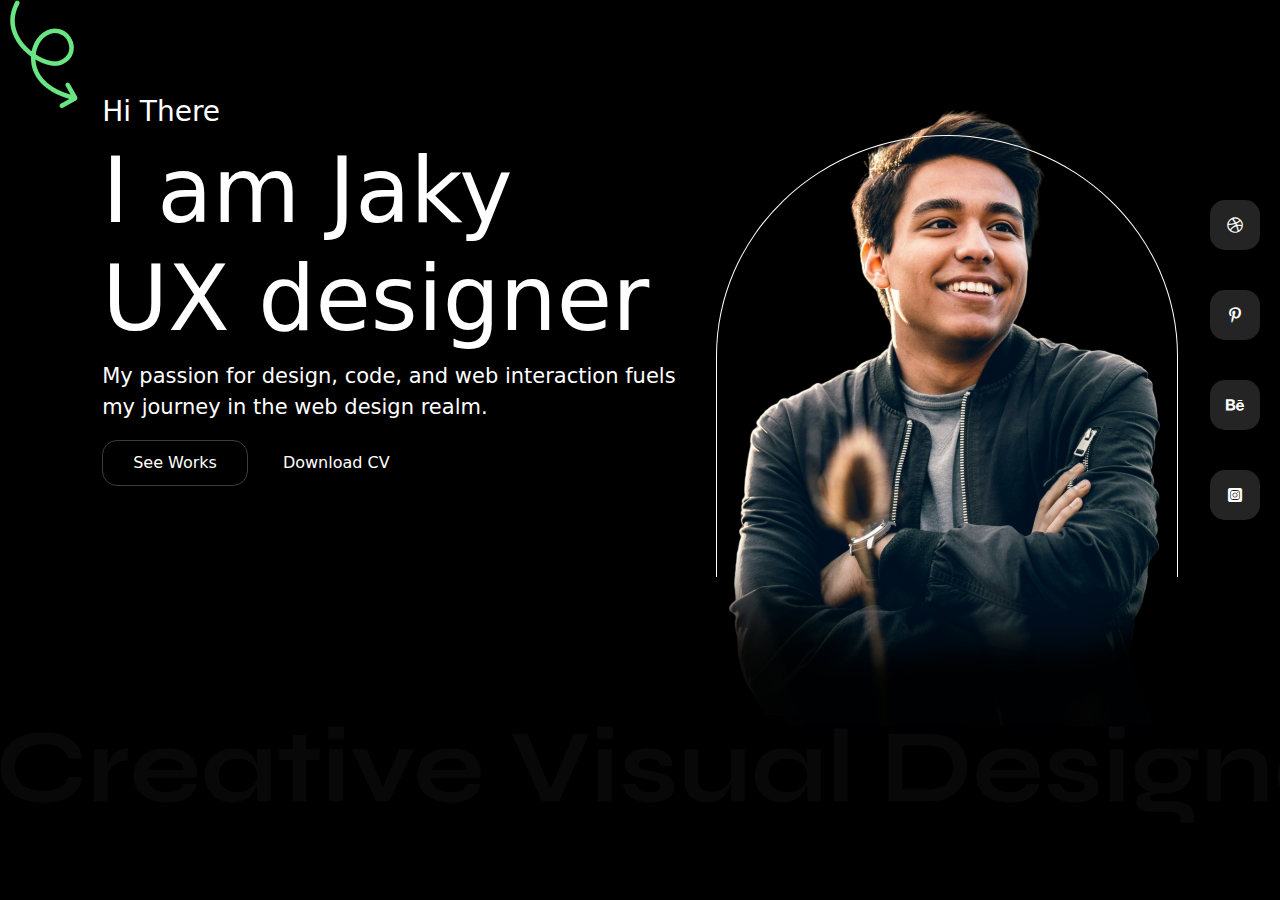
==== index.html @ 7bf87ee4 "try to hero section" ====
<!DOCTYPE html>
<html lang="en">

<head>
    <meta charset="UTF-8">
    <meta name="viewport" content="width=device-width, initial-scale=1.0">
    <!-- font -->
    <link rel="preconnect" href="https://fonts.googleapis.com">
    <link rel="preconnect" href="https://fonts.gstatic.com" crossorigin>
    <link href="https://fonts.googleapis.com/css2?family=Syne:wght@400..800&display=swap" rel="stylesheet">
    <!-- font awesome -->
    <link rel="stylesheet" href="./assest/cssFile/plugin/fontawesome.min.css">
    <link rel="stylesheet" href="./assest/cssFile/plugin/bootstrap.min.css">
    <link rel="stylesheet" href="./css/style.css">
    <title>Partosa</title>
</head>

<body class="bg-black text-white">
      <header></header>
      <section class="">
        <div class="container position-relative">
            <div class="cs_hero d-flex cs_pt_95 justify-content-around ">
                <div class="cs_hero_left">
                    <div class="cs_section_heading">
                        <div class="cs_section_heading_in">
                            <h4 class="cs_fs_28">Hi There</h4>
                            <h2 class="cs_fs_90">I am Jaky <br> UX designer</h2>
                            <p class="cs_fs_21 ">My passion for design, code, and web interaction fuels <br> my journey in the web design realm.</p>

                        </div>
                    </div>
                    <div class="cs_hero_btn d-flex align-items-center cs_column_gap_35">
                        <a href="#" class="cs_btn cs_pt_10 cs_pb_10 cs_pl_30 cs_pr_30 cs_br_15">See Works</a>
                        <a href="#" class="cs_btn border-0"> Download CV</a>
                    </div>
                </div>
                <div class="cs_hero_right position-relative">
                    <img src="./assest/img/men.png" alt="men">
                </div>
            </div>
            <img class="cs_hero_vector position-absolute" src="./assest/img/Vector.png" alt="Vector">
            <div class="cs_social_btns position-absolute d-flex flex-column align-items-center ">
                <a class="d-flex align-items-center justify-content-center" href="#"><i class="fa-brands fa-dribbble"></i></a>
                <a class="d-flex align-items-center justify-content-center" href="#"><i class="fa-brands fa-pinterest-p"></i></a>
                <a class="d-flex align-items-center justify-content-center" href="#"><i class="fa-brands fa-behance"></i></a>
                 <a class="d-flex align-items-center justify-content-center" href="#"> <i class="fa-brands fa-square-instagram"></i>
                 </a>
                   
            </div>
        </div>
        <div class="hero_text_design ">
            <img src="./assest/img/Creative Visual Designer.svg" alt="vislual designer">
        </div>
      </section>

</body>

</html>
---- css/style.css ----
*{box-sizing:border-box;margin:0;padding:0;background-color:#000;color:#fff}.cs_fs_10{font-size:10px}.cs_fs_11{font-size:11px}.cs_fs_12{font-size:12px}.cs_fs_13{font-size:13px}.cs_fs_14{font-size:14px}.cs_fs_15{font-size:15px}.cs_fs_16{font-size:16px}.cs_fs_17{font-size:17px}.cs_fs_18{font-size:18px}.cs_fs_19{font-size:19px}.cs_fs_20{font-size:20px}.cs_fs_21{font-size:21px}.cs_fs_22{font-size:22px}.cs_fs_23{font-size:23px}.cs_fs_24{font-size:24px}.cs_fs_25{font-size:25px}.cs_fs_26{font-size:26px}.cs_fs_27{font-size:27px}.cs_fs_28{font-size:28px}.cs_fs_29{font-size:29px}.cs_fs_30{font-size:30px}.cs_fs_31{font-size:31px}.cs_fs_32{font-size:32px}.cs_fs_33{font-size:33px}.cs_fs_34{font-size:34px}.cs_fs_35{font-size:35px}.cs_fs_36{font-size:36px}.cs_fs_37{font-size:37px}.cs_fs_38{font-size:38px}.cs_fs_39{font-size:39px}.cs_fs_40{font-size:40px}.cs_fs_41{font-size:41px}.cs_fs_42{font-size:42px}.cs_fs_43{font-size:43px}.cs_fs_44{font-size:44px}.cs_fs_45{font-size:45px}.cs_fs_46{font-size:46px}.cs_fs_47{font-size:47px}.cs_fs_48{font-size:48px}.cs_fs_49{font-size:49px}.cs_fs_50{font-size:50px}.cs_fs_51{font-size:51px}.cs_fs_52{font-size:52px}.cs_fs_53{font-size:53px}.cs_fs_54{font-size:54px}.cs_fs_55{font-size:55px}.cs_fs_56{font-size:56px}.cs_fs_57{font-size:57px}.cs_fs_58{font-size:58px}.cs_fs_59{font-size:59px}.cs_fs_60{font-size:60px}.cs_fs_61{font-size:61px}.cs_fs_62{font-size:62px}.cs_fs_63{font-size:63px}.cs_fs_64{font-size:64px}.cs_fs_65{font-size:65px}.cs_fs_66{font-size:66px}.cs_fs_67{font-size:67px}.cs_fs_68{font-size:68px}.cs_fs_69{font-size:69px}.cs_fs_70{font-size:70px}.cs_fs_71{font-size:71px}.cs_fs_72{font-size:72px}.cs_fs_73{font-size:73px}.cs_fs_74{font-size:74px}.cs_fs_75{font-size:75px}.cs_fs_76{font-size:76px}.cs_fs_77{font-size:77px}.cs_fs_78{font-size:78px}.cs_fs_79{font-size:79px}.cs_fs_80{font-size:80px}.cs_fs_81{font-size:81px}.cs_fs_82{font-size:82px}.cs_fs_83{font-size:83px}.cs_fs_84{font-size:84px}.cs_fs_85{font-size:85px}.cs_fs_86{font-size:86px}.cs_fs_87{font-size:87px}.cs_fs_88{font-size:88px}.cs_fs_89{font-size:89px}.cs_fs_90{font-size:90px}.cs_pt_10{padding-top:10px}.cs_pt_11{padding-top:11px}.cs_pt_12{padding-top:12px}.cs_pt_13{padding-top:13px}.cs_pt_14{padding-top:14px}.cs_pt_15{padding-top:15px}.cs_pt_16{padding-top:16px}.cs_pt_17{padding-top:17px}.cs_pt_18{padding-top:18px}.cs_pt_19{padding-top:19px}.cs_pt_20{padding-top:20px}.cs_pt_21{padding-top:21px}.cs_pt_22{padding-top:22px}.cs_pt_23{padding-top:23px}.cs_pt_24{padding-top:24px}.cs_pt_25{padding-top:25px}.cs_pt_26{padding-top:26px}.cs_pt_27{padding-top:27px}.cs_pt_28{padding-top:28px}.cs_pt_29{padding-top:29px}.cs_pt_30{padding-top:30px}.cs_pt_31{padding-top:31px}.cs_pt_32{padding-top:32px}.cs_pt_33{padding-top:33px}.cs_pt_34{padding-top:34px}.cs_pt_35{padding-top:35px}.cs_pt_36{padding-top:36px}.cs_pt_37{padding-top:37px}.cs_pt_38{padding-top:38px}.cs_pt_39{padding-top:39px}.cs_pt_40{padding-top:40px}.cs_pt_41{padding-top:41px}.cs_pt_42{padding-top:42px}.cs_pt_43{padding-top:43px}.cs_pt_44{padding-top:44px}.cs_pt_45{padding-top:45px}.cs_pt_46{padding-top:46px}.cs_pt_47{padding-top:47px}.cs_pt_48{padding-top:48px}.cs_pt_49{padding-top:49px}.cs_pt_50{padding-top:50px}.cs_pt_51{padding-top:51px}.cs_pt_52{padding-top:52px}.cs_pt_53{padding-top:53px}.cs_pt_54{padding-top:54px}.cs_pt_55{padding-top:55px}.cs_pt_56{padding-top:56px}.cs_pt_57{padding-top:57px}.cs_pt_58{padding-top:58px}.cs_pt_59{padding-top:59px}.cs_pt_60{padding-top:60px}.cs_pt_61{padding-top:61px}.cs_pt_62{padding-top:62px}.cs_pt_63{padding-top:63px}.cs_pt_64{padding-top:64px}.cs_pt_65{padding-top:65px}.cs_pt_66{padding-top:66px}.cs_pt_67{padding-top:67px}.cs_pt_68{padding-top:68px}.cs_pt_69{padding-top:69px}.cs_pt_70{padding-top:70px}.cs_pt_71{padding-top:71px}.cs_pt_72{padding-top:72px}.cs_pt_73{padding-top:73px}.cs_pt_74{padding-top:74px}.cs_pt_75{padding-top:75px}.cs_pt_76{padding-top:76px}.cs_pt_77{padding-top:77px}.cs_pt_78{padding-top:78px}.cs_pt_79{padding-top:79px}.cs_pt_80{padding-top:80px}.cs_pt_81{padding-top:81px}.cs_pt_82{padding-top:82px}.cs_pt_83{padding-top:83px}.cs_pt_84{padding-top:84px}.cs_pt_85{padding-top:85px}.cs_pt_86{padding-top:86px}.cs_pt_87{padding-top:87px}.cs_pt_88{padding-top:88px}.cs_pt_89{padding-top:89px}.cs_pt_90{padding-top:90px}.cs_pt_91{padding-top:91px}.cs_pt_92{padding-top:92px}.cs_pt_93{padding-top:93px}.cs_pt_94{padding-top:94px}.cs_pt_95{padding-top:95px}.cs_pt_96{padding-top:96px}.cs_pt_97{padding-top:97px}.cs_pt_98{padding-top:98px}.cs_pt_99{padding-top:99px}.cs_pt_100{padding-top:100px}.cs_pt_101{padding-top:101px}.cs_pt_102{padding-top:102px}.cs_pt_103{padding-top:103px}.cs_pt_104{padding-top:104px}.cs_pt_105{padding-top:105px}.cs_pt_106{padding-top:106px}.cs_pt_107{padding-top:107px}.cs_pt_108{padding-top:108px}.cs_pt_109{padding-top:109px}.cs_pt_110{padding-top:110px}.cs_pt_111{padding-top:111px}.cs_pt_112{padding-top:112px}.cs_pt_113{padding-top:113px}.cs_pt_114{padding-top:114px}.cs_pt_115{padding-top:115px}.cs_pt_116{padding-top:116px}.cs_pt_117{padding-top:117px}.cs_pt_118{padding-top:118px}.cs_pt_119{padding-top:119px}.cs_pt_120{padding-top:120px}.cs_pt_121{padding-top:121px}.cs_pt_122{padding-top:122px}.cs_pt_123{padding-top:123px}.cs_pt_124{padding-top:124px}.cs_pt_125{padding-top:125px}.cs_pt_126{padding-top:126px}.cs_pt_127{padding-top:127px}.cs_pt_128{padding-top:128px}.cs_pt_129{padding-top:129px}.cs_pt_130{padding-top:130px}.cs_pt_131{padding-top:131px}.cs_pt_132{padding-top:132px}.cs_pt_133{padding-top:133px}.cs_pt_134{padding-top:134px}.cs_pt_135{padding-top:135px}.cs_pt_136{padding-top:136px}.cs_pt_137{padding-top:137px}.cs_pt_138{padding-top:138px}.cs_pt_139{padding-top:139px}.cs_pt_140{padding-top:140px}.cs_pt_141{padding-top:141px}.cs_pt_142{padding-top:142px}.cs_pt_143{padding-top:143px}.cs_pt_144{padding-top:144px}.cs_pt_145{padding-top:145px}.cs_pt_146{padding-top:146px}.cs_pt_147{padding-top:147px}.cs_pt_148{padding-top:148px}.cs_pt_149{padding-top:149px}.cs_pt_150{padding-top:150px}.cs_pt_151{padding-top:151px}.cs_pt_152{padding-top:152px}.cs_pt_153{padding-top:153px}.cs_pt_154{padding-top:154px}.cs_pt_155{padding-top:155px}.cs_pt_156{padding-top:156px}.cs_pt_157{padding-top:157px}.cs_pt_158{padding-top:158px}.cs_pt_159{padding-top:159px}.cs_pt_160{padding-top:160px}.cs_pt_161{padding-top:161px}.cs_pt_162{padding-top:162px}.cs_pt_163{padding-top:163px}.cs_pt_164{padding-top:164px}.cs_pt_165{padding-top:165px}.cs_pt_166{padding-top:166px}.cs_pt_167{padding-top:167px}.cs_pt_168{padding-top:168px}.cs_pt_169{padding-top:169px}.cs_pt_170{padding-top:170px}.cs_pt_171{padding-top:171px}.cs_pt_172{padding-top:172px}.cs_pt_173{padding-top:173px}.cs_pt_174{padding-top:174px}.cs_pt_175{padding-top:175px}.cs_pt_176{padding-top:176px}.cs_pt_177{padding-top:177px}.cs_pt_178{padding-top:178px}.cs_pt_179{padding-top:179px}.cs_pt_180{padding-top:180px}.cs_pt_181{padding-top:181px}.cs_pt_182{padding-top:182px}.cs_pt_183{padding-top:183px}.cs_pt_184{padding-top:184px}.cs_pt_185{padding-top:185px}.cs_pt_186{padding-top:186px}.cs_pt_187{padding-top:187px}.cs_pt_188{padding-top:188px}.cs_pt_189{padding-top:189px}.cs_pt_190{padding-top:190px}.cs_pt_191{padding-top:191px}.cs_pt_192{padding-top:192px}.cs_pt_193{padding-top:193px}.cs_pt_194{padding-top:194px}.cs_pt_195{padding-top:195px}.cs_pt_196{padding-top:196px}.cs_pt_197{padding-top:197px}.cs_pt_198{padding-top:198px}.cs_pt_199{padding-top:199px}.cs_pt_200{padding-top:200px}.cs_pt_201{padding-top:201px}.cs_pt_202{padding-top:202px}.cs_pt_203{padding-top:203px}.cs_pt_204{padding-top:204px}.cs_pt_205{padding-top:205px}.cs_pt_206{padding-top:206px}.cs_pt_207{padding-top:207px}.cs_pt_208{padding-top:208px}.cs_pt_209{padding-top:209px}.cs_pt_210{padding-top:210px}.cs_pt_211{padding-top:211px}.cs_pt_212{padding-top:212px}.cs_pt_213{padding-top:213px}.cs_pt_214{padding-top:214px}.cs_pt_215{padding-top:215px}.cs_pt_216{padding-top:216px}.cs_pt_217{padding-top:217px}.cs_pt_218{padding-top:218px}.cs_pt_219{padding-top:219px}.cs_pt_220{padding-top:220px}.cs_pt_221{padding-top:221px}.cs_pt_222{padding-top:222px}.cs_pt_223{padding-top:223px}.cs_pt_224{padding-top:224px}.cs_pt_225{padding-top:225px}.cs_pb_10{padding-bottom:10px}.cs_pb_11{padding-bottom:11px}.cs_pb_12{padding-bottom:12px}.cs_pb_13{padding-bottom:13px}.cs_pb_14{padding-bottom:14px}.cs_pb_15{padding-bottom:15px}.cs_pb_16{padding-bottom:16px}.cs_pb_17{padding-bottom:17px}.cs_pb_18{padding-bottom:18px}.cs_pb_19{padding-bottom:19px}.cs_pb_20{padding-bottom:20px}.cs_pb_21{padding-bottom:21px}.cs_pb_22{padding-bottom:22px}.cs_pb_23{padding-bottom:23px}.cs_pb_24{padding-bottom:24px}.cs_pb_25{padding-bottom:25px}.cs_pb_26{padding-bottom:26px}.cs_pb_27{padding-bottom:27px}.cs_pb_28{padding-bottom:28px}.cs_pb_29{padding-bottom:29px}.cs_pb_30{padding-bottom:30px}.cs_pb_31{padding-bottom:31px}.cs_pb_32{padding-bottom:32px}.cs_pb_33{padding-bottom:33px}.cs_pb_34{padding-bottom:34px}.cs_pb_35{padding-bottom:35px}.cs_pb_36{padding-bottom:36px}.cs_pb_37{padding-bottom:37px}.cs_pb_38{padding-bottom:38px}.cs_pb_39{padding-bottom:39px}.cs_pb_40{padding-bottom:40px}.cs_pb_41{padding-bottom:41px}.cs_pb_42{padding-bottom:42px}.cs_pb_43{padding-bottom:43px}.cs_pb_44{padding-bottom:44px}.cs_pb_45{padding-bottom:45px}.cs_pb_46{padding-bottom:46px}.cs_pb_47{padding-bottom:47px}.cs_pb_48{padding-bottom:48px}.cs_pb_49{padding-bottom:49px}.cs_pb_50{padding-bottom:50px}.cs_pb_51{padding-bottom:51px}.cs_pb_52{padding-bottom:52px}.cs_pb_53{padding-bottom:53px}.cs_pb_54{padding-bottom:54px}.cs_pb_55{padding-bottom:55px}.cs_pb_56{padding-bottom:56px}.cs_pb_57{padding-bottom:57px}.cs_pb_58{padding-bottom:58px}.cs_pb_59{padding-bottom:59px}.cs_pb_60{padding-bottom:60px}.cs_pb_61{padding-bottom:61px}.cs_pb_62{padding-bottom:62px}.cs_pb_63{padding-bottom:63px}.cs_pb_64{padding-bottom:64px}.cs_pb_65{padding-bottom:65px}.cs_pb_66{padding-bottom:66px}.cs_pb_67{padding-bottom:67px}.cs_pb_68{padding-bottom:68px}.cs_pb_69{padding-bottom:69px}.cs_pb_70{padding-bottom:70px}.cs_pb_71{padding-bottom:71px}.cs_pb_72{padding-bottom:72px}.cs_pb_73{padding-bottom:73px}.cs_pb_74{padding-bottom:74px}.cs_pb_75{padding-bottom:75px}.cs_pb_76{padding-bottom:76px}.cs_pb_77{padding-bottom:77px}.cs_pb_78{padding-bottom:78px}.cs_pb_79{padding-bottom:79px}.cs_pb_80{padding-bottom:80px}.cs_pb_81{padding-bottom:81px}.cs_pb_82{padding-bottom:82px}.cs_pb_83{padding-bottom:83px}.cs_pb_84{padding-bottom:84px}.cs_pb_85{padding-bottom:85px}.cs_pb_86{padding-bottom:86px}.cs_pb_87{padding-bottom:87px}.cs_pb_88{padding-bottom:88px}.cs_pb_89{padding-bottom:89px}.cs_pb_90{padding-bottom:90px}.cs_pb_91{padding-bottom:91px}.cs_pb_92{padding-bottom:92px}.cs_pb_93{padding-bottom:93px}.cs_pb_94{padding-bottom:94px}.cs_pb_95{padding-bottom:95px}.cs_pb_96{padding-bottom:96px}.cs_pb_97{padding-bottom:97px}.cs_pb_98{padding-bottom:98px}.cs_pb_99{padding-bottom:99px}.cs_pb_100{padding-bottom:100px}.cs_pb_101{padding-bottom:101px}.cs_pb_102{padding-bottom:102px}.cs_pb_103{padding-bottom:103px}.cs_pb_104{padding-bottom:104px}.cs_pb_105{padding-bottom:105px}.cs_pb_106{padding-bottom:106px}.cs_pb_107{padding-bottom:107px}.cs_pb_108{padding-bottom:108px}.cs_pb_109{padding-bottom:109px}.cs_pb_110{padding-bottom:110px}.cs_pb_111{padding-bottom:111px}.cs_pb_112{padding-bottom:112px}.cs_pb_113{padding-bottom:113px}.cs_pb_114{padding-bottom:114px}.cs_pb_115{padding-bottom:115px}.cs_pb_116{padding-bottom:116px}.cs_pb_117{padding-bottom:117px}.cs_pb_118{padding-bottom:118px}.cs_pb_119{padding-bottom:119px}.cs_pb_120{padding-bottom:120px}.cs_pb_121{padding-bottom:121px}.cs_pb_122{padding-bottom:122px}.cs_pb_123{padding-bottom:123px}.cs_pb_124{padding-bottom:124px}.cs_pb_125{padding-bottom:125px}.cs_pb_126{padding-bottom:126px}.cs_pb_127{padding-bottom:127px}.cs_pb_128{padding-bottom:128px}.cs_pb_129{padding-bottom:129px}.cs_pb_130{padding-bottom:130px}.cs_pb_131{padding-bottom:131px}.cs_pb_132{padding-bottom:132px}.cs_pb_133{padding-bottom:133px}.cs_pb_134{padding-bottom:134px}.cs_pb_135{padding-bottom:135px}.cs_pb_136{padding-bottom:136px}.cs_pb_137{padding-bottom:137px}.cs_pb_138{padding-bottom:138px}.cs_pb_139{padding-bottom:139px}.cs_pb_140{padding-bottom:140px}.cs_pb_141{padding-bottom:141px}.cs_pb_142{padding-bottom:142px}.cs_pb_143{padding-bottom:143px}.cs_pb_144{padding-bottom:144px}.cs_pb_145{padding-bottom:145px}.cs_pb_146{padding-bottom:146px}.cs_pb_147{padding-bottom:147px}.cs_pb_148{padding-bottom:148px}.cs_pb_149{padding-bottom:149px}.cs_pb_150{padding-bottom:150px}.cs_pb_151{padding-bottom:151px}.cs_pb_152{padding-bottom:152px}.cs_pb_153{padding-bottom:153px}.cs_pb_154{padding-bottom:154px}.cs_pb_155{padding-bottom:155px}.cs_pb_156{padding-bottom:156px}.cs_pb_157{padding-bottom:157px}.cs_pb_158{padding-bottom:158px}.cs_pb_159{padding-bottom:159px}.cs_pb_160{padding-bottom:160px}.cs_pb_161{padding-bottom:161px}.cs_pb_162{padding-bottom:162px}.cs_pb_163{padding-bottom:163px}.cs_pb_164{padding-bottom:164px}.cs_pb_165{padding-bottom:165px}.cs_pb_166{padding-bottom:166px}.cs_pb_167{padding-bottom:167px}.cs_pb_168{padding-bottom:168px}.cs_pb_169{padding-bottom:169px}.cs_pb_170{padding-bottom:170px}.cs_pb_171{padding-bottom:171px}.cs_pb_172{padding-bottom:172px}.cs_pb_173{padding-bottom:173px}.cs_pb_174{padding-bottom:174px}.cs_pb_175{padding-bottom:175px}.cs_pb_176{padding-bottom:176px}.cs_pb_177{padding-bottom:177px}.cs_pb_178{padding-bottom:178px}.cs_pb_179{padding-bottom:179px}.cs_pb_180{padding-bottom:180px}.cs_pb_181{padding-bottom:181px}.cs_pb_182{padding-bottom:182px}.cs_pb_183{padding-bottom:183px}.cs_pb_184{padding-bottom:184px}.cs_pb_185{padding-bottom:185px}.cs_pb_186{padding-bottom:186px}.cs_pb_187{padding-bottom:187px}.cs_pb_188{padding-bottom:188px}.cs_pb_189{padding-bottom:189px}.cs_pb_190{padding-bottom:190px}.cs_pb_191{padding-bottom:191px}.cs_pb_192{padding-bottom:192px}.cs_pb_193{padding-bottom:193px}.cs_pb_194{padding-bottom:194px}.cs_pb_195{padding-bottom:195px}.cs_pb_196{padding-bottom:196px}.cs_pb_197{padding-bottom:197px}.cs_pb_198{padding-bottom:198px}.cs_pb_199{padding-bottom:199px}.cs_pb_200{padding-bottom:200px}.cs_pb_201{padding-bottom:201px}.cs_pb_202{padding-bottom:202px}.cs_pb_203{padding-bottom:203px}.cs_pb_204{padding-bottom:204px}.cs_pb_205{padding-bottom:205px}.cs_pb_206{padding-bottom:206px}.cs_pb_207{padding-bottom:207px}.cs_pb_208{padding-bottom:208px}.cs_pb_209{padding-bottom:209px}.cs_pb_210{padding-bottom:210px}.cs_pb_211{padding-bottom:211px}.cs_pb_212{padding-bottom:212px}.cs_pb_213{padding-bottom:213px}.cs_pb_214{padding-bottom:214px}.cs_pb_215{padding-bottom:215px}.cs_pb_216{padding-bottom:216px}.cs_pb_217{padding-bottom:217px}.cs_pb_218{padding-bottom:218px}.cs_pb_219{padding-bottom:219px}.cs_pb_220{padding-bottom:220px}.cs_pb_221{padding-bottom:221px}.cs_pb_222{padding-bottom:222px}.cs_pb_223{padding-bottom:223px}.cs_pb_224{padding-bottom:224px}.cs_pb_225{padding-bottom:225px}.cs_pl_10{padding-left:10px}.cs_pl_10{padding-right:10px}.cs_pl_11{padding-left:11px}.cs_pl_11{padding-right:11px}.cs_pl_12{padding-left:12px}.cs_pl_12{padding-right:12px}.cs_pl_13{padding-left:13px}.cs_pl_13{padding-right:13px}.cs_pl_14{padding-left:14px}.cs_pl_14{padding-right:14px}.cs_pl_15{padding-left:15px}.cs_pl_15{padding-right:15px}.cs_pl_16{padding-left:16px}.cs_pl_16{padding-right:16px}.cs_pl_17{padding-left:17px}.cs_pl_17{padding-right:17px}.cs_pl_18{padding-left:18px}.cs_pl_18{padding-right:18px}.cs_pl_19{padding-left:19px}.cs_pl_19{padding-right:19px}.cs_pl_20{padding-left:20px}.cs_pl_20{padding-right:20px}.cs_pl_21{padding-left:21px}.cs_pl_21{padding-right:21px}.cs_pl_22{padding-left:22px}.cs_pl_22{padding-right:22px}.cs_pl_23{padding-left:23px}.cs_pl_23{padding-right:23px}.cs_pl_24{padding-left:24px}.cs_pl_24{padding-right:24px}.cs_pl_25{padding-left:25px}.cs_pl_25{padding-right:25px}.cs_pl_26{padding-left:26px}.cs_pl_26{padding-right:26px}.cs_pl_27{padding-left:27px}.cs_pl_27{padding-right:27px}.cs_pl_28{padding-left:28px}.cs_pl_28{padding-right:28px}.cs_pl_29{padding-left:29px}.cs_pl_29{padding-right:29px}.cs_pl_30{padding-left:30px}.cs_pl_30{padding-right:30px}.cs_pl_31{padding-left:31px}.cs_pl_31{padding-right:31px}.cs_pl_32{padding-left:32px}.cs_pl_32{padding-right:32px}.cs_pl_33{padding-left:33px}.cs_pl_33{padding-right:33px}.cs_pl_34{padding-left:34px}.cs_pl_34{padding-right:34px}.cs_pl_35{padding-left:35px}.cs_pl_35{padding-right:35px}.cs_pl_36{padding-left:36px}.cs_pl_36{padding-right:36px}.cs_pl_37{padding-left:37px}.cs_pl_37{padding-right:37px}.cs_pl_38{padding-left:38px}.cs_pl_38{padding-right:38px}.cs_pl_39{padding-left:39px}.cs_pl_39{padding-right:39px}.cs_pl_40{padding-left:40px}.cs_pl_40{padding-right:40px}.cs_pl_41{padding-left:41px}.cs_pl_41{padding-right:41px}.cs_pl_42{padding-left:42px}.cs_pl_42{padding-right:42px}.cs_pl_43{padding-left:43px}.cs_pl_43{padding-right:43px}.cs_pl_44{padding-left:44px}.cs_pl_44{padding-right:44px}.cs_pl_45{padding-left:45px}.cs_pl_45{padding-right:45px}.cs_pl_46{padding-left:46px}.cs_pl_46{padding-right:46px}.cs_pl_47{padding-left:47px}.cs_pl_47{padding-right:47px}.cs_pl_48{padding-left:48px}.cs_pl_48{padding-right:48px}.cs_pl_49{padding-left:49px}.cs_pl_49{padding-right:49px}.cs_pl_50{padding-left:50px}.cs_pl_50{padding-right:50px}.cs_pl_51{padding-left:51px}.cs_pl_51{padding-right:51px}.cs_pl_52{padding-left:52px}.cs_pl_52{padding-right:52px}.cs_pl_53{padding-left:53px}.cs_pl_53{padding-right:53px}.cs_pl_54{padding-left:54px}.cs_pl_54{padding-right:54px}.cs_pl_55{padding-left:55px}.cs_pl_55{padding-right:55px}.cs_pl_56{padding-left:56px}.cs_pl_56{padding-right:56px}.cs_pl_57{padding-left:57px}.cs_pl_57{padding-right:57px}.cs_pl_58{padding-left:58px}.cs_pl_58{padding-right:58px}.cs_pl_59{padding-left:59px}.cs_pl_59{padding-right:59px}.cs_pl_60{padding-left:60px}.cs_pl_60{padding-right:60px}.cs_pl_61{padding-left:61px}.cs_pl_61{padding-right:61px}.cs_pl_62{padding-left:62px}.cs_pl_62{padding-right:62px}.cs_pl_63{padding-left:63px}.cs_pl_63{padding-right:63px}.cs_pl_64{padding-left:64px}.cs_pl_64{padding-right:64px}.cs_pl_65{padding-left:65px}.cs_pl_65{padding-right:65px}.cs_pl_66{padding-left:66px}.cs_pl_66{padding-right:66px}.cs_pl_67{padding-left:67px}.cs_pl_67{padding-right:67px}.cs_pl_68{padding-left:68px}.cs_pl_68{padding-right:68px}.cs_pl_69{padding-left:69px}.cs_pl_69{padding-right:69px}.cs_pl_70{padding-left:70px}.cs_pl_70{padding-right:70px}.cs_pl_71{padding-left:71px}.cs_pl_71{padding-right:71px}.cs_pl_72{padding-left:72px}.cs_pl_72{padding-right:72px}.cs_pl_73{padding-left:73px}.cs_pl_73{padding-right:73px}.cs_pl_74{padding-left:74px}.cs_pl_74{padding-right:74px}.cs_pl_75{padding-left:75px}.cs_pl_75{padding-right:75px}.cs_pl_76{padding-left:76px}.cs_pl_76{padding-right:76px}.cs_pl_77{padding-left:77px}.cs_pl_77{padding-right:77px}.cs_pl_78{padding-left:78px}.cs_pl_78{padding-right:78px}.cs_pl_79{padding-left:79px}.cs_pl_79{padding-right:79px}.cs_pl_80{padding-left:80px}.cs_pl_80{padding-right:80px}.cs_pl_81{padding-left:81px}.cs_pl_81{padding-right:81px}.cs_pl_82{padding-left:82px}.cs_pl_82{padding-right:82px}.cs_pl_83{padding-left:83px}.cs_pl_83{padding-right:83px}.cs_pl_84{padding-left:84px}.cs_pl_84{padding-right:84px}.cs_pl_85{padding-left:85px}.cs_pl_85{padding-right:85px}.cs_pl_86{padding-left:86px}.cs_pl_86{padding-right:86px}.cs_pl_87{padding-left:87px}.cs_pl_87{padding-right:87px}.cs_pl_88{padding-left:88px}.cs_pl_88{padding-right:88px}.cs_pl_89{padding-left:89px}.cs_pl_89{padding-right:89px}.cs_pl_90{padding-left:90px}.cs_pl_90{padding-right:90px}.cs_pl_91{padding-left:91px}.cs_pl_91{padding-right:91px}.cs_pl_92{padding-left:92px}.cs_pl_92{padding-right:92px}.cs_pl_93{padding-left:93px}.cs_pl_93{padding-right:93px}.cs_pl_94{padding-left:94px}.cs_pl_94{padding-right:94px}.cs_pl_95{padding-left:95px}.cs_pl_95{padding-right:95px}.cs_pl_96{padding-left:96px}.cs_pl_96{padding-right:96px}.cs_pl_97{padding-left:97px}.cs_pl_97{padding-right:97px}.cs_pl_98{padding-left:98px}.cs_pl_98{padding-right:98px}.cs_pl_99{padding-left:99px}.cs_pl_99{padding-right:99px}.cs_pl_100{padding-left:100px}.cs_pl_100{padding-right:100px}.cs_br_5{border-radius:5px}.cs_br_6{border-radius:6px}.cs_br_7{border-radius:7px}.cs_br_8{border-radius:8px}.cs_br_9{border-radius:9px}.cs_br_10{border-radius:10px}.cs_br_11{border-radius:11px}.cs_br_12{border-radius:12px}.cs_br_13{border-radius:13px}.cs_br_14{border-radius:14px}.cs_br_15{border-radius:15px}.cs_column_gap_35{column-gap:35px}a{text-decoration:none;color:#fff}.cs_hero_right{z-index:3}.cs_hero_right img{position:relative;z-index:0}.cs_hero_right::before{content:"";width:100%;height:70%;position:absolute;top:40px;border:1px solid #fff;border-bottom:0;border-top-left-radius:50%;border-top-right-radius:50%;z-index:1}.hero_text_design img{max-width:100%}.cs_hero_vector{top:0px;left:-60px}.cs_social_btns{top:200px;right:-50px;background-color:rgba(0,0,0,0)}.cs_social_btns a{width:50px;height:50px;background-color:#242424;color:#fff;margin-bottom:40px;border-radius:15px}.cs_social_btns a i{background-color:rgba(0,0,0,0)}.cs_btn{border:1px solid #3d3d3d}/*# sourceMappingURL=style.css.map */
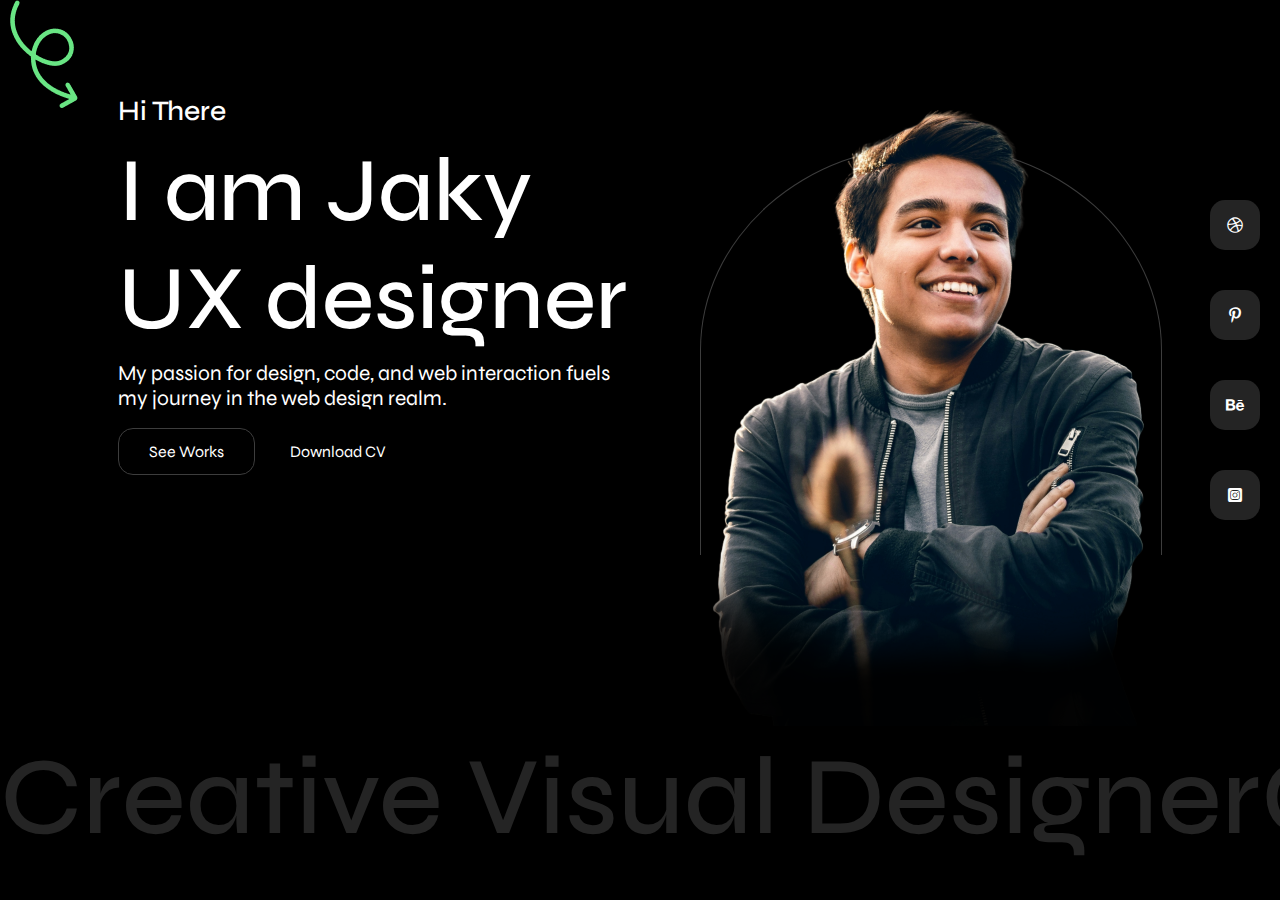
==== commit 0045e1ee: "moving text" ====
--- a/index.html
+++ b/index.html
@@ -48,8 +48,11 @@
                    
             </div>
         </div>
-        <div class="hero_text_design ">
-            <img src="./assest/img/Creative Visual Designer.svg" alt="vislual designer">
+        <div class="cs_moving_wrap d-flex align-items-center ">
+            <h2 class="cs_moving_text text-nowrap">Creative Visual Designer </h2>
+            <h2 class="cs_moving_text text-nowrap">Creative Visual Designer </h2>
+            <h2 class="cs_moving_text text-nowrap">Creative Visual Designer </h2>
+            <h2 class="cs_moving_text text-nowrap">Creative Visual Designer </h2>
         </div>
       </section>
 
--- a/css/style.css
+++ b/css/style.css
@@ -1 +1 @@
-*{box-sizing:border-box;margin:0;padding:0;background-color:#000;color:#fff}.cs_fs_10{font-size:10px}.cs_fs_11{font-size:11px}.cs_fs_12{font-size:12px}.cs_fs_13{font-size:13px}.cs_fs_14{font-size:14px}.cs_fs_15{font-size:15px}.cs_fs_16{font-size:16px}.cs_fs_17{font-size:17px}.cs_fs_18{font-size:18px}.cs_fs_19{font-size:19px}.cs_fs_20{font-size:20px}.cs_fs_21{font-size:21px}.cs_fs_22{font-size:22px}.cs_fs_23{font-size:23px}.cs_fs_24{font-size:24px}.cs_fs_25{font-size:25px}.cs_fs_26{font-size:26px}.cs_fs_27{font-size:27px}.cs_fs_28{font-size:28px}.cs_fs_29{font-size:29px}.cs_fs_30{font-size:30px}.cs_fs_31{font-size:31px}.cs_fs_32{font-size:32px}.cs_fs_33{font-size:33px}.cs_fs_34{font-size:34px}.cs_fs_35{font-size:35px}.cs_fs_36{font-size:36px}.cs_fs_37{font-size:37px}.cs_fs_38{font-size:38px}.cs_fs_39{font-size:39px}.cs_fs_40{font-size:40px}.cs_fs_41{font-size:41px}.cs_fs_42{font-size:42px}.cs_fs_43{font-size:43px}.cs_fs_44{font-size:44px}.cs_fs_45{font-size:45px}.cs_fs_46{font-size:46px}.cs_fs_47{font-size:47px}.cs_fs_48{font-size:48px}.cs_fs_49{font-size:49px}.cs_fs_50{font-size:50px}.cs_fs_51{font-size:51px}.cs_fs_52{font-size:52px}.cs_fs_53{font-size:53px}.cs_fs_54{font-size:54px}.cs_fs_55{font-size:55px}.cs_fs_56{font-size:56px}.cs_fs_57{font-size:57px}.cs_fs_58{font-size:58px}.cs_fs_59{font-size:59px}.cs_fs_60{font-size:60px}.cs_fs_61{font-size:61px}.cs_fs_62{font-size:62px}.cs_fs_63{font-size:63px}.cs_fs_64{font-size:64px}.cs_fs_65{font-size:65px}.cs_fs_66{font-size:66px}.cs_fs_67{font-size:67px}.cs_fs_68{font-size:68px}.cs_fs_69{font-size:69px}.cs_fs_70{font-size:70px}.cs_fs_71{font-size:71px}.cs_fs_72{font-size:72px}.cs_fs_73{font-size:73px}.cs_fs_74{font-size:74px}.cs_fs_75{font-size:75px}.cs_fs_76{font-size:76px}.cs_fs_77{font-size:77px}.cs_fs_78{font-size:78px}.cs_fs_79{font-size:79px}.cs_fs_80{font-size:80px}.cs_fs_81{font-size:81px}.cs_fs_82{font-size:82px}.cs_fs_83{font-size:83px}.cs_fs_84{font-size:84px}.cs_fs_85{font-size:85px}.cs_fs_86{font-size:86px}.cs_fs_87{font-size:87px}.cs_fs_88{font-size:88px}.cs_fs_89{font-size:89px}.cs_fs_90{font-size:90px}.cs_pt_10{padding-top:10px}.cs_pt_11{padding-top:11px}.cs_pt_12{padding-top:12px}.cs_pt_13{padding-top:13px}.cs_pt_14{padding-top:14px}.cs_pt_15{padding-top:15px}.cs_pt_16{padding-top:16px}.cs_pt_17{padding-top:17px}.cs_pt_18{padding-top:18px}.cs_pt_19{padding-top:19px}.cs_pt_20{padding-top:20px}.cs_pt_21{padding-top:21px}.cs_pt_22{padding-top:22px}.cs_pt_23{padding-top:23px}.cs_pt_24{padding-top:24px}.cs_pt_25{padding-top:25px}.cs_pt_26{padding-top:26px}.cs_pt_27{padding-top:27px}.cs_pt_28{padding-top:28px}.cs_pt_29{padding-top:29px}.cs_pt_30{padding-top:30px}.cs_pt_31{padding-top:31px}.cs_pt_32{padding-top:32px}.cs_pt_33{padding-top:33px}.cs_pt_34{padding-top:34px}.cs_pt_35{padding-top:35px}.cs_pt_36{padding-top:36px}.cs_pt_37{padding-top:37px}.cs_pt_38{padding-top:38px}.cs_pt_39{padding-top:39px}.cs_pt_40{padding-top:40px}.cs_pt_41{padding-top:41px}.cs_pt_42{padding-top:42px}.cs_pt_43{padding-top:43px}.cs_pt_44{padding-top:44px}.cs_pt_45{padding-top:45px}.cs_pt_46{padding-top:46px}.cs_pt_47{padding-top:47px}.cs_pt_48{padding-top:48px}.cs_pt_49{padding-top:49px}.cs_pt_50{padding-top:50px}.cs_pt_51{padding-top:51px}.cs_pt_52{padding-top:52px}.cs_pt_53{padding-top:53px}.cs_pt_54{padding-top:54px}.cs_pt_55{padding-top:55px}.cs_pt_56{padding-top:56px}.cs_pt_57{padding-top:57px}.cs_pt_58{padding-top:58px}.cs_pt_59{padding-top:59px}.cs_pt_60{padding-top:60px}.cs_pt_61{padding-top:61px}.cs_pt_62{padding-top:62px}.cs_pt_63{padding-top:63px}.cs_pt_64{padding-top:64px}.cs_pt_65{padding-top:65px}.cs_pt_66{padding-top:66px}.cs_pt_67{padding-top:67px}.cs_pt_68{padding-top:68px}.cs_pt_69{padding-top:69px}.cs_pt_70{padding-top:70px}.cs_pt_71{padding-top:71px}.cs_pt_72{padding-top:72px}.cs_pt_73{padding-top:73px}.cs_pt_74{padding-top:74px}.cs_pt_75{padding-top:75px}.cs_pt_76{padding-top:76px}.cs_pt_77{padding-top:77px}.cs_pt_78{padding-top:78px}.cs_pt_79{padding-top:79px}.cs_pt_80{padding-top:80px}.cs_pt_81{padding-top:81px}.cs_pt_82{padding-top:82px}.cs_pt_83{padding-top:83px}.cs_pt_84{padding-top:84px}.cs_pt_85{padding-top:85px}.cs_pt_86{padding-top:86px}.cs_pt_87{padding-top:87px}.cs_pt_88{padding-top:88px}.cs_pt_89{padding-top:89px}.cs_pt_90{padding-top:90px}.cs_pt_91{padding-top:91px}.cs_pt_92{padding-top:92px}.cs_pt_93{padding-top:93px}.cs_pt_94{padding-top:94px}.cs_pt_95{padding-top:95px}.cs_pt_96{padding-top:96px}.cs_pt_97{padding-top:97px}.cs_pt_98{padding-top:98px}.cs_pt_99{padding-top:99px}.cs_pt_100{padding-top:100px}.cs_pt_101{padding-top:101px}.cs_pt_102{padding-top:102px}.cs_pt_103{padding-top:103px}.cs_pt_104{padding-top:104px}.cs_pt_105{padding-top:105px}.cs_pt_106{padding-top:106px}.cs_pt_107{padding-top:107px}.cs_pt_108{padding-top:108px}.cs_pt_109{padding-top:109px}.cs_pt_110{padding-top:110px}.cs_pt_111{padding-top:111px}.cs_pt_112{padding-top:112px}.cs_pt_113{padding-top:113px}.cs_pt_114{padding-top:114px}.cs_pt_115{padding-top:115px}.cs_pt_116{padding-top:116px}.cs_pt_117{padding-top:117px}.cs_pt_118{padding-top:118px}.cs_pt_119{padding-top:119px}.cs_pt_120{padding-top:120px}.cs_pt_121{padding-top:121px}.cs_pt_122{padding-top:122px}.cs_pt_123{padding-top:123px}.cs_pt_124{padding-top:124px}.cs_pt_125{padding-top:125px}.cs_pt_126{padding-top:126px}.cs_pt_127{padding-top:127px}.cs_pt_128{padding-top:128px}.cs_pt_129{padding-top:129px}.cs_pt_130{padding-top:130px}.cs_pt_131{padding-top:131px}.cs_pt_132{padding-top:132px}.cs_pt_133{padding-top:133px}.cs_pt_134{padding-top:134px}.cs_pt_135{padding-top:135px}.cs_pt_136{padding-top:136px}.cs_pt_137{padding-top:137px}.cs_pt_138{padding-top:138px}.cs_pt_139{padding-top:139px}.cs_pt_140{padding-top:140px}.cs_pt_141{padding-top:141px}.cs_pt_142{padding-top:142px}.cs_pt_143{padding-top:143px}.cs_pt_144{padding-top:144px}.cs_pt_145{padding-top:145px}.cs_pt_146{padding-top:146px}.cs_pt_147{padding-top:147px}.cs_pt_148{padding-top:148px}.cs_pt_149{padding-top:149px}.cs_pt_150{padding-top:150px}.cs_pt_151{padding-top:151px}.cs_pt_152{padding-top:152px}.cs_pt_153{padding-top:153px}.cs_pt_154{padding-top:154px}.cs_pt_155{padding-top:155px}.cs_pt_156{padding-top:156px}.cs_pt_157{padding-top:157px}.cs_pt_158{padding-top:158px}.cs_pt_159{padding-top:159px}.cs_pt_160{padding-top:160px}.cs_pt_161{padding-top:161px}.cs_pt_162{padding-top:162px}.cs_pt_163{padding-top:163px}.cs_pt_164{padding-top:164px}.cs_pt_165{padding-top:165px}.cs_pt_166{padding-top:166px}.cs_pt_167{padding-top:167px}.cs_pt_168{padding-top:168px}.cs_pt_169{padding-top:169px}.cs_pt_170{padding-top:170px}.cs_pt_171{padding-top:171px}.cs_pt_172{padding-top:172px}.cs_pt_173{padding-top:173px}.cs_pt_174{padding-top:174px}.cs_pt_175{padding-top:175px}.cs_pt_176{padding-top:176px}.cs_pt_177{padding-top:177px}.cs_pt_178{padding-top:178px}.cs_pt_179{padding-top:179px}.cs_pt_180{padding-top:180px}.cs_pt_181{padding-top:181px}.cs_pt_182{padding-top:182px}.cs_pt_183{padding-top:183px}.cs_pt_184{padding-top:184px}.cs_pt_185{padding-top:185px}.cs_pt_186{padding-top:186px}.cs_pt_187{padding-top:187px}.cs_pt_188{padding-top:188px}.cs_pt_189{padding-top:189px}.cs_pt_190{padding-top:190px}.cs_pt_191{padding-top:191px}.cs_pt_192{padding-top:192px}.cs_pt_193{padding-top:193px}.cs_pt_194{padding-top:194px}.cs_pt_195{padding-top:195px}.cs_pt_196{padding-top:196px}.cs_pt_197{padding-top:197px}.cs_pt_198{padding-top:198px}.cs_pt_199{padding-top:199px}.cs_pt_200{padding-top:200px}.cs_pt_201{padding-top:201px}.cs_pt_202{padding-top:202px}.cs_pt_203{padding-top:203px}.cs_pt_204{padding-top:204px}.cs_pt_205{padding-top:205px}.cs_pt_206{padding-top:206px}.cs_pt_207{padding-top:207px}.cs_pt_208{padding-top:208px}.cs_pt_209{padding-top:209px}.cs_pt_210{padding-top:210px}.cs_pt_211{padding-top:211px}.cs_pt_212{padding-top:212px}.cs_pt_213{padding-top:213px}.cs_pt_214{padding-top:214px}.cs_pt_215{padding-top:215px}.cs_pt_216{padding-top:216px}.cs_pt_217{padding-top:217px}.cs_pt_218{padding-top:218px}.cs_pt_219{padding-top:219px}.cs_pt_220{padding-top:220px}.cs_pt_221{padding-top:221px}.cs_pt_222{padding-top:222px}.cs_pt_223{padding-top:223px}.cs_pt_224{padding-top:224px}.cs_pt_225{padding-top:225px}.cs_pb_10{padding-bottom:10px}.cs_pb_11{padding-bottom:11px}.cs_pb_12{padding-bottom:12px}.cs_pb_13{padding-bottom:13px}.cs_pb_14{padding-bottom:14px}.cs_pb_15{padding-bottom:15px}.cs_pb_16{padding-bottom:16px}.cs_pb_17{padding-bottom:17px}.cs_pb_18{padding-bottom:18px}.cs_pb_19{padding-bottom:19px}.cs_pb_20{padding-bottom:20px}.cs_pb_21{padding-bottom:21px}.cs_pb_22{padding-bottom:22px}.cs_pb_23{padding-bottom:23px}.cs_pb_24{padding-bottom:24px}.cs_pb_25{padding-bottom:25px}.cs_pb_26{padding-bottom:26px}.cs_pb_27{padding-bottom:27px}.cs_pb_28{padding-bottom:28px}.cs_pb_29{padding-bottom:29px}.cs_pb_30{padding-bottom:30px}.cs_pb_31{padding-bottom:31px}.cs_pb_32{padding-bottom:32px}.cs_pb_33{padding-bottom:33px}.cs_pb_34{padding-bottom:34px}.cs_pb_35{padding-bottom:35px}.cs_pb_36{padding-bottom:36px}.cs_pb_37{padding-bottom:37px}.cs_pb_38{padding-bottom:38px}.cs_pb_39{padding-bottom:39px}.cs_pb_40{padding-bottom:40px}.cs_pb_41{padding-bottom:41px}.cs_pb_42{padding-bottom:42px}.cs_pb_43{padding-bottom:43px}.cs_pb_44{padding-bottom:44px}.cs_pb_45{padding-bottom:45px}.cs_pb_46{padding-bottom:46px}.cs_pb_47{padding-bottom:47px}.cs_pb_48{padding-bottom:48px}.cs_pb_49{padding-bottom:49px}.cs_pb_50{padding-bottom:50px}.cs_pb_51{padding-bottom:51px}.cs_pb_52{padding-bottom:52px}.cs_pb_53{padding-bottom:53px}.cs_pb_54{padding-bottom:54px}.cs_pb_55{padding-bottom:55px}.cs_pb_56{padding-bottom:56px}.cs_pb_57{padding-bottom:57px}.cs_pb_58{padding-bottom:58px}.cs_pb_59{padding-bottom:59px}.cs_pb_60{padding-bottom:60px}.cs_pb_61{padding-bottom:61px}.cs_pb_62{padding-bottom:62px}.cs_pb_63{padding-bottom:63px}.cs_pb_64{padding-bottom:64px}.cs_pb_65{padding-bottom:65px}.cs_pb_66{padding-bottom:66px}.cs_pb_67{padding-bottom:67px}.cs_pb_68{padding-bottom:68px}.cs_pb_69{padding-bottom:69px}.cs_pb_70{padding-bottom:70px}.cs_pb_71{padding-bottom:71px}.cs_pb_72{padding-bottom:72px}.cs_pb_73{padding-bottom:73px}.cs_pb_74{padding-bottom:74px}.cs_pb_75{padding-bottom:75px}.cs_pb_76{padding-bottom:76px}.cs_pb_77{padding-bottom:77px}.cs_pb_78{padding-bottom:78px}.cs_pb_79{padding-bottom:79px}.cs_pb_80{padding-bottom:80px}.cs_pb_81{padding-bottom:81px}.cs_pb_82{padding-bottom:82px}.cs_pb_83{padding-bottom:83px}.cs_pb_84{padding-bottom:84px}.cs_pb_85{padding-bottom:85px}.cs_pb_86{padding-bottom:86px}.cs_pb_87{padding-bottom:87px}.cs_pb_88{padding-bottom:88px}.cs_pb_89{padding-bottom:89px}.cs_pb_90{padding-bottom:90px}.cs_pb_91{padding-bottom:91px}.cs_pb_92{padding-bottom:92px}.cs_pb_93{padding-bottom:93px}.cs_pb_94{padding-bottom:94px}.cs_pb_95{padding-bottom:95px}.cs_pb_96{padding-bottom:96px}.cs_pb_97{padding-bottom:97px}.cs_pb_98{padding-bottom:98px}.cs_pb_99{padding-bottom:99px}.cs_pb_100{padding-bottom:100px}.cs_pb_101{padding-bottom:101px}.cs_pb_102{padding-bottom:102px}.cs_pb_103{padding-bottom:103px}.cs_pb_104{padding-bottom:104px}.cs_pb_105{padding-bottom:105px}.cs_pb_106{padding-bottom:106px}.cs_pb_107{padding-bottom:107px}.cs_pb_108{padding-bottom:108px}.cs_pb_109{padding-bottom:109px}.cs_pb_110{padding-bottom:110px}.cs_pb_111{padding-bottom:111px}.cs_pb_112{padding-bottom:112px}.cs_pb_113{padding-bottom:113px}.cs_pb_114{padding-bottom:114px}.cs_pb_115{padding-bottom:115px}.cs_pb_116{padding-bottom:116px}.cs_pb_117{padding-bottom:117px}.cs_pb_118{padding-bottom:118px}.cs_pb_119{padding-bottom:119px}.cs_pb_120{padding-bottom:120px}.cs_pb_121{padding-bottom:121px}.cs_pb_122{padding-bottom:122px}.cs_pb_123{padding-bottom:123px}.cs_pb_124{padding-bottom:124px}.cs_pb_125{padding-bottom:125px}.cs_pb_126{padding-bottom:126px}.cs_pb_127{padding-bottom:127px}.cs_pb_128{padding-bottom:128px}.cs_pb_129{padding-bottom:129px}.cs_pb_130{padding-bottom:130px}.cs_pb_131{padding-bottom:131px}.cs_pb_132{padding-bottom:132px}.cs_pb_133{padding-bottom:133px}.cs_pb_134{padding-bottom:134px}.cs_pb_135{padding-bottom:135px}.cs_pb_136{padding-bottom:136px}.cs_pb_137{padding-bottom:137px}.cs_pb_138{padding-bottom:138px}.cs_pb_139{padding-bottom:139px}.cs_pb_140{padding-bottom:140px}.cs_pb_141{padding-bottom:141px}.cs_pb_142{padding-bottom:142px}.cs_pb_143{padding-bottom:143px}.cs_pb_144{padding-bottom:144px}.cs_pb_145{padding-bottom:145px}.cs_pb_146{padding-bottom:146px}.cs_pb_147{padding-bottom:147px}.cs_pb_148{padding-bottom:148px}.cs_pb_149{padding-bottom:149px}.cs_pb_150{padding-bottom:150px}.cs_pb_151{padding-bottom:151px}.cs_pb_152{padding-bottom:152px}.cs_pb_153{padding-bottom:153px}.cs_pb_154{padding-bottom:154px}.cs_pb_155{padding-bottom:155px}.cs_pb_156{padding-bottom:156px}.cs_pb_157{padding-bottom:157px}.cs_pb_158{padding-bottom:158px}.cs_pb_159{padding-bottom:159px}.cs_pb_160{padding-bottom:160px}.cs_pb_161{padding-bottom:161px}.cs_pb_162{padding-bottom:162px}.cs_pb_163{padding-bottom:163px}.cs_pb_164{padding-bottom:164px}.cs_pb_165{padding-bottom:165px}.cs_pb_166{padding-bottom:166px}.cs_pb_167{padding-bottom:167px}.cs_pb_168{padding-bottom:168px}.cs_pb_169{padding-bottom:169px}.cs_pb_170{padding-bottom:170px}.cs_pb_171{padding-bottom:171px}.cs_pb_172{padding-bottom:172px}.cs_pb_173{padding-bottom:173px}.cs_pb_174{padding-bottom:174px}.cs_pb_175{padding-bottom:175px}.cs_pb_176{padding-bottom:176px}.cs_pb_177{padding-bottom:177px}.cs_pb_178{padding-bottom:178px}.cs_pb_179{padding-bottom:179px}.cs_pb_180{padding-bottom:180px}.cs_pb_181{padding-bottom:181px}.cs_pb_182{padding-bottom:182px}.cs_pb_183{padding-bottom:183px}.cs_pb_184{padding-bottom:184px}.cs_pb_185{padding-bottom:185px}.cs_pb_186{padding-bottom:186px}.cs_pb_187{padding-bottom:187px}.cs_pb_188{padding-bottom:188px}.cs_pb_189{padding-bottom:189px}.cs_pb_190{padding-bottom:190px}.cs_pb_191{padding-bottom:191px}.cs_pb_192{padding-bottom:192px}.cs_pb_193{padding-bottom:193px}.cs_pb_194{padding-bottom:194px}.cs_pb_195{padding-bottom:195px}.cs_pb_196{padding-bottom:196px}.cs_pb_197{padding-bottom:197px}.cs_pb_198{padding-bottom:198px}.cs_pb_199{padding-bottom:199px}.cs_pb_200{padding-bottom:200px}.cs_pb_201{padding-bottom:201px}.cs_pb_202{padding-bottom:202px}.cs_pb_203{padding-bottom:203px}.cs_pb_204{padding-bottom:204px}.cs_pb_205{padding-bottom:205px}.cs_pb_206{padding-bottom:206px}.cs_pb_207{padding-bottom:207px}.cs_pb_208{padding-bottom:208px}.cs_pb_209{padding-bottom:209px}.cs_pb_210{padding-bottom:210px}.cs_pb_211{padding-bottom:211px}.cs_pb_212{padding-bottom:212px}.cs_pb_213{padding-bottom:213px}.cs_pb_214{padding-bottom:214px}.cs_pb_215{padding-bottom:215px}.cs_pb_216{padding-bottom:216px}.cs_pb_217{padding-bottom:217px}.cs_pb_218{padding-bottom:218px}.cs_pb_219{padding-bottom:219px}.cs_pb_220{padding-bottom:220px}.cs_pb_221{padding-bottom:221px}.cs_pb_222{padding-bottom:222px}.cs_pb_223{padding-bottom:223px}.cs_pb_224{padding-bottom:224px}.cs_pb_225{padding-bottom:225px}.cs_pl_10{padding-left:10px}.cs_pl_10{padding-right:10px}.cs_pl_11{padding-left:11px}.cs_pl_11{padding-right:11px}.cs_pl_12{padding-left:12px}.cs_pl_12{padding-right:12px}.cs_pl_13{padding-left:13px}.cs_pl_13{padding-right:13px}.cs_pl_14{padding-left:14px}.cs_pl_14{padding-right:14px}.cs_pl_15{padding-left:15px}.cs_pl_15{padding-right:15px}.cs_pl_16{padding-left:16px}.cs_pl_16{padding-right:16px}.cs_pl_17{padding-left:17px}.cs_pl_17{padding-right:17px}.cs_pl_18{padding-left:18px}.cs_pl_18{padding-right:18px}.cs_pl_19{padding-left:19px}.cs_pl_19{padding-right:19px}.cs_pl_20{padding-left:20px}.cs_pl_20{padding-right:20px}.cs_pl_21{padding-left:21px}.cs_pl_21{padding-right:21px}.cs_pl_22{padding-left:22px}.cs_pl_22{padding-right:22px}.cs_pl_23{padding-left:23px}.cs_pl_23{padding-right:23px}.cs_pl_24{padding-left:24px}.cs_pl_24{padding-right:24px}.cs_pl_25{padding-left:25px}.cs_pl_25{padding-right:25px}.cs_pl_26{padding-left:26px}.cs_pl_26{padding-right:26px}.cs_pl_27{padding-left:27px}.cs_pl_27{padding-right:27px}.cs_pl_28{padding-left:28px}.cs_pl_28{padding-right:28px}.cs_pl_29{padding-left:29px}.cs_pl_29{padding-right:29px}.cs_pl_30{padding-left:30px}.cs_pl_30{padding-right:30px}.cs_pl_31{padding-left:31px}.cs_pl_31{padding-right:31px}.cs_pl_32{padding-left:32px}.cs_pl_32{padding-right:32px}.cs_pl_33{padding-left:33px}.cs_pl_33{padding-right:33px}.cs_pl_34{padding-left:34px}.cs_pl_34{padding-right:34px}.cs_pl_35{padding-left:35px}.cs_pl_35{padding-right:35px}.cs_pl_36{padding-left:36px}.cs_pl_36{padding-right:36px}.cs_pl_37{padding-left:37px}.cs_pl_37{padding-right:37px}.cs_pl_38{padding-left:38px}.cs_pl_38{padding-right:38px}.cs_pl_39{padding-left:39px}.cs_pl_39{padding-right:39px}.cs_pl_40{padding-left:40px}.cs_pl_40{padding-right:40px}.cs_pl_41{padding-left:41px}.cs_pl_41{padding-right:41px}.cs_pl_42{padding-left:42px}.cs_pl_42{padding-right:42px}.cs_pl_43{padding-left:43px}.cs_pl_43{padding-right:43px}.cs_pl_44{padding-left:44px}.cs_pl_44{padding-right:44px}.cs_pl_45{padding-left:45px}.cs_pl_45{padding-right:45px}.cs_pl_46{padding-left:46px}.cs_pl_46{padding-right:46px}.cs_pl_47{padding-left:47px}.cs_pl_47{padding-right:47px}.cs_pl_48{padding-left:48px}.cs_pl_48{padding-right:48px}.cs_pl_49{padding-left:49px}.cs_pl_49{padding-right:49px}.cs_pl_50{padding-left:50px}.cs_pl_50{padding-right:50px}.cs_pl_51{padding-left:51px}.cs_pl_51{padding-right:51px}.cs_pl_52{padding-left:52px}.cs_pl_52{padding-right:52px}.cs_pl_53{padding-left:53px}.cs_pl_53{padding-right:53px}.cs_pl_54{padding-left:54px}.cs_pl_54{padding-right:54px}.cs_pl_55{padding-left:55px}.cs_pl_55{padding-right:55px}.cs_pl_56{padding-left:56px}.cs_pl_56{padding-right:56px}.cs_pl_57{padding-left:57px}.cs_pl_57{padding-right:57px}.cs_pl_58{padding-left:58px}.cs_pl_58{padding-right:58px}.cs_pl_59{padding-left:59px}.cs_pl_59{padding-right:59px}.cs_pl_60{padding-left:60px}.cs_pl_60{padding-right:60px}.cs_pl_61{padding-left:61px}.cs_pl_61{padding-right:61px}.cs_pl_62{padding-left:62px}.cs_pl_62{padding-right:62px}.cs_pl_63{padding-left:63px}.cs_pl_63{padding-right:63px}.cs_pl_64{padding-left:64px}.cs_pl_64{padding-right:64px}.cs_pl_65{padding-left:65px}.cs_pl_65{padding-right:65px}.cs_pl_66{padding-left:66px}.cs_pl_66{padding-right:66px}.cs_pl_67{padding-left:67px}.cs_pl_67{padding-right:67px}.cs_pl_68{padding-left:68px}.cs_pl_68{padding-right:68px}.cs_pl_69{padding-left:69px}.cs_pl_69{padding-right:69px}.cs_pl_70{padding-left:70px}.cs_pl_70{padding-right:70px}.cs_pl_71{padding-left:71px}.cs_pl_71{padding-right:71px}.cs_pl_72{padding-left:72px}.cs_pl_72{padding-right:72px}.cs_pl_73{padding-left:73px}.cs_pl_73{padding-right:73px}.cs_pl_74{padding-left:74px}.cs_pl_74{padding-right:74px}.cs_pl_75{padding-left:75px}.cs_pl_75{padding-right:75px}.cs_pl_76{padding-left:76px}.cs_pl_76{padding-right:76px}.cs_pl_77{padding-left:77px}.cs_pl_77{padding-right:77px}.cs_pl_78{padding-left:78px}.cs_pl_78{padding-right:78px}.cs_pl_79{padding-left:79px}.cs_pl_79{padding-right:79px}.cs_pl_80{padding-left:80px}.cs_pl_80{padding-right:80px}.cs_pl_81{padding-left:81px}.cs_pl_81{padding-right:81px}.cs_pl_82{padding-left:82px}.cs_pl_82{padding-right:82px}.cs_pl_83{padding-left:83px}.cs_pl_83{padding-right:83px}.cs_pl_84{padding-left:84px}.cs_pl_84{padding-right:84px}.cs_pl_85{padding-left:85px}.cs_pl_85{padding-right:85px}.cs_pl_86{padding-left:86px}.cs_pl_86{padding-right:86px}.cs_pl_87{padding-left:87px}.cs_pl_87{padding-right:87px}.cs_pl_88{padding-left:88px}.cs_pl_88{padding-right:88px}.cs_pl_89{padding-left:89px}.cs_pl_89{padding-right:89px}.cs_pl_90{padding-left:90px}.cs_pl_90{padding-right:90px}.cs_pl_91{padding-left:91px}.cs_pl_91{padding-right:91px}.cs_pl_92{padding-left:92px}.cs_pl_92{padding-right:92px}.cs_pl_93{padding-left:93px}.cs_pl_93{padding-right:93px}.cs_pl_94{padding-left:94px}.cs_pl_94{padding-right:94px}.cs_pl_95{padding-left:95px}.cs_pl_95{padding-right:95px}.cs_pl_96{padding-left:96px}.cs_pl_96{padding-right:96px}.cs_pl_97{padding-left:97px}.cs_pl_97{padding-right:97px}.cs_pl_98{padding-left:98px}.cs_pl_98{padding-right:98px}.cs_pl_99{padding-left:99px}.cs_pl_99{padding-right:99px}.cs_pl_100{padding-left:100px}.cs_pl_100{padding-right:100px}.cs_br_5{border-radius:5px}.cs_br_6{border-radius:6px}.cs_br_7{border-radius:7px}.cs_br_8{border-radius:8px}.cs_br_9{border-radius:9px}.cs_br_10{border-radius:10px}.cs_br_11{border-radius:11px}.cs_br_12{border-radius:12px}.cs_br_13{border-radius:13px}.cs_br_14{border-radius:14px}.cs_br_15{border-radius:15px}.cs_column_gap_35{column-gap:35px}a{text-decoration:none;color:#fff}.cs_hero_right{z-index:3}.cs_hero_right img{position:relative;z-index:0}.cs_hero_right::before{content:"";width:100%;height:70%;position:absolute;top:40px;border:1px solid #fff;border-bottom:0;border-top-left-radius:50%;border-top-right-radius:50%;z-index:1}.hero_text_design img{max-width:100%}.cs_hero_vector{top:0px;left:-60px}.cs_social_btns{top:200px;right:-50px;background-color:rgba(0,0,0,0)}.cs_social_btns a{width:50px;height:50px;background-color:#242424;color:#fff;margin-bottom:40px;border-radius:15px}.cs_social_btns a i{background-color:rgba(0,0,0,0)}.cs_btn{border:1px solid #3d3d3d}/*# sourceMappingURL=style.css.map */+body{color:#fff;background-color:#000;font-family:"Syne",sans-serif;font-size:16px;font-weight:400;line-height:1.6em;overflow-x:hidden}.cs_fs_10{font-size:10px}.cs_fs_11{font-size:11px}.cs_fs_12{font-size:12px}.cs_fs_13{font-size:13px}.cs_fs_14{font-size:14px}.cs_fs_15{font-size:15px}.cs_fs_16{font-size:16px}.cs_fs_17{font-size:17px}.cs_fs_18{font-size:18px}.cs_fs_19{font-size:19px}.cs_fs_20{font-size:20px}.cs_fs_21{font-size:21px}.cs_fs_22{font-size:22px}.cs_fs_23{font-size:23px}.cs_fs_24{font-size:24px}.cs_fs_25{font-size:25px}.cs_fs_26{font-size:26px}.cs_fs_27{font-size:27px}.cs_fs_28{font-size:28px}.cs_fs_29{font-size:29px}.cs_fs_30{font-size:30px}.cs_fs_31{font-size:31px}.cs_fs_32{font-size:32px}.cs_fs_33{font-size:33px}.cs_fs_34{font-size:34px}.cs_fs_35{font-size:35px}.cs_fs_36{font-size:36px}.cs_fs_37{font-size:37px}.cs_fs_38{font-size:38px}.cs_fs_39{font-size:39px}.cs_fs_40{font-size:40px}.cs_fs_41{font-size:41px}.cs_fs_42{font-size:42px}.cs_fs_43{font-size:43px}.cs_fs_44{font-size:44px}.cs_fs_45{font-size:45px}.cs_fs_46{font-size:46px}.cs_fs_47{font-size:47px}.cs_fs_48{font-size:48px}.cs_fs_49{font-size:49px}.cs_fs_50{font-size:50px}.cs_fs_51{font-size:51px}.cs_fs_52{font-size:52px}.cs_fs_53{font-size:53px}.cs_fs_54{font-size:54px}.cs_fs_55{font-size:55px}.cs_fs_56{font-size:56px}.cs_fs_57{font-size:57px}.cs_fs_58{font-size:58px}.cs_fs_59{font-size:59px}.cs_fs_60{font-size:60px}.cs_fs_61{font-size:61px}.cs_fs_62{font-size:62px}.cs_fs_63{font-size:63px}.cs_fs_64{font-size:64px}.cs_fs_65{font-size:65px}.cs_fs_66{font-size:66px}.cs_fs_67{font-size:67px}.cs_fs_68{font-size:68px}.cs_fs_69{font-size:69px}.cs_fs_70{font-size:70px}.cs_fs_71{font-size:71px}.cs_fs_72{font-size:72px}.cs_fs_73{font-size:73px}.cs_fs_74{font-size:74px}.cs_fs_75{font-size:75px}.cs_fs_76{font-size:76px}.cs_fs_77{font-size:77px}.cs_fs_78{font-size:78px}.cs_fs_79{font-size:79px}.cs_fs_80{font-size:80px}.cs_fs_81{font-size:81px}.cs_fs_82{font-size:82px}.cs_fs_83{font-size:83px}.cs_fs_84{font-size:84px}.cs_fs_85{font-size:85px}.cs_fs_86{font-size:86px}.cs_fs_87{font-size:87px}.cs_fs_88{font-size:88px}.cs_fs_89{font-size:89px}.cs_fs_90{font-size:90px}.cs_pt_10{padding-top:10px}.cs_pt_11{padding-top:11px}.cs_pt_12{padding-top:12px}.cs_pt_13{padding-top:13px}.cs_pt_14{padding-top:14px}.cs_pt_15{padding-top:15px}.cs_pt_16{padding-top:16px}.cs_pt_17{padding-top:17px}.cs_pt_18{padding-top:18px}.cs_pt_19{padding-top:19px}.cs_pt_20{padding-top:20px}.cs_pt_21{padding-top:21px}.cs_pt_22{padding-top:22px}.cs_pt_23{padding-top:23px}.cs_pt_24{padding-top:24px}.cs_pt_25{padding-top:25px}.cs_pt_26{padding-top:26px}.cs_pt_27{padding-top:27px}.cs_pt_28{padding-top:28px}.cs_pt_29{padding-top:29px}.cs_pt_30{padding-top:30px}.cs_pt_31{padding-top:31px}.cs_pt_32{padding-top:32px}.cs_pt_33{padding-top:33px}.cs_pt_34{padding-top:34px}.cs_pt_35{padding-top:35px}.cs_pt_36{padding-top:36px}.cs_pt_37{padding-top:37px}.cs_pt_38{padding-top:38px}.cs_pt_39{padding-top:39px}.cs_pt_40{padding-top:40px}.cs_pt_41{padding-top:41px}.cs_pt_42{padding-top:42px}.cs_pt_43{padding-top:43px}.cs_pt_44{padding-top:44px}.cs_pt_45{padding-top:45px}.cs_pt_46{padding-top:46px}.cs_pt_47{padding-top:47px}.cs_pt_48{padding-top:48px}.cs_pt_49{padding-top:49px}.cs_pt_50{padding-top:50px}.cs_pt_51{padding-top:51px}.cs_pt_52{padding-top:52px}.cs_pt_53{padding-top:53px}.cs_pt_54{padding-top:54px}.cs_pt_55{padding-top:55px}.cs_pt_56{padding-top:56px}.cs_pt_57{padding-top:57px}.cs_pt_58{padding-top:58px}.cs_pt_59{padding-top:59px}.cs_pt_60{padding-top:60px}.cs_pt_61{padding-top:61px}.cs_pt_62{padding-top:62px}.cs_pt_63{padding-top:63px}.cs_pt_64{padding-top:64px}.cs_pt_65{padding-top:65px}.cs_pt_66{padding-top:66px}.cs_pt_67{padding-top:67px}.cs_pt_68{padding-top:68px}.cs_pt_69{padding-top:69px}.cs_pt_70{padding-top:70px}.cs_pt_71{padding-top:71px}.cs_pt_72{padding-top:72px}.cs_pt_73{padding-top:73px}.cs_pt_74{padding-top:74px}.cs_pt_75{padding-top:75px}.cs_pt_76{padding-top:76px}.cs_pt_77{padding-top:77px}.cs_pt_78{padding-top:78px}.cs_pt_79{padding-top:79px}.cs_pt_80{padding-top:80px}.cs_pt_81{padding-top:81px}.cs_pt_82{padding-top:82px}.cs_pt_83{padding-top:83px}.cs_pt_84{padding-top:84px}.cs_pt_85{padding-top:85px}.cs_pt_86{padding-top:86px}.cs_pt_87{padding-top:87px}.cs_pt_88{padding-top:88px}.cs_pt_89{padding-top:89px}.cs_pt_90{padding-top:90px}.cs_pt_91{padding-top:91px}.cs_pt_92{padding-top:92px}.cs_pt_93{padding-top:93px}.cs_pt_94{padding-top:94px}.cs_pt_95{padding-top:95px}.cs_pt_96{padding-top:96px}.cs_pt_97{padding-top:97px}.cs_pt_98{padding-top:98px}.cs_pt_99{padding-top:99px}.cs_pt_100{padding-top:100px}.cs_pt_101{padding-top:101px}.cs_pt_102{padding-top:102px}.cs_pt_103{padding-top:103px}.cs_pt_104{padding-top:104px}.cs_pt_105{padding-top:105px}.cs_pt_106{padding-top:106px}.cs_pt_107{padding-top:107px}.cs_pt_108{padding-top:108px}.cs_pt_109{padding-top:109px}.cs_pt_110{padding-top:110px}.cs_pt_111{padding-top:111px}.cs_pt_112{padding-top:112px}.cs_pt_113{padding-top:113px}.cs_pt_114{padding-top:114px}.cs_pt_115{padding-top:115px}.cs_pt_116{padding-top:116px}.cs_pt_117{padding-top:117px}.cs_pt_118{padding-top:118px}.cs_pt_119{padding-top:119px}.cs_pt_120{padding-top:120px}.cs_pt_121{padding-top:121px}.cs_pt_122{padding-top:122px}.cs_pt_123{padding-top:123px}.cs_pt_124{padding-top:124px}.cs_pt_125{padding-top:125px}.cs_pt_126{padding-top:126px}.cs_pt_127{padding-top:127px}.cs_pt_128{padding-top:128px}.cs_pt_129{padding-top:129px}.cs_pt_130{padding-top:130px}.cs_pt_131{padding-top:131px}.cs_pt_132{padding-top:132px}.cs_pt_133{padding-top:133px}.cs_pt_134{padding-top:134px}.cs_pt_135{padding-top:135px}.cs_pt_136{padding-top:136px}.cs_pt_137{padding-top:137px}.cs_pt_138{padding-top:138px}.cs_pt_139{padding-top:139px}.cs_pt_140{padding-top:140px}.cs_pt_141{padding-top:141px}.cs_pt_142{padding-top:142px}.cs_pt_143{padding-top:143px}.cs_pt_144{padding-top:144px}.cs_pt_145{padding-top:145px}.cs_pt_146{padding-top:146px}.cs_pt_147{padding-top:147px}.cs_pt_148{padding-top:148px}.cs_pt_149{padding-top:149px}.cs_pt_150{padding-top:150px}.cs_pt_151{padding-top:151px}.cs_pt_152{padding-top:152px}.cs_pt_153{padding-top:153px}.cs_pt_154{padding-top:154px}.cs_pt_155{padding-top:155px}.cs_pt_156{padding-top:156px}.cs_pt_157{padding-top:157px}.cs_pt_158{padding-top:158px}.cs_pt_159{padding-top:159px}.cs_pt_160{padding-top:160px}.cs_pt_161{padding-top:161px}.cs_pt_162{padding-top:162px}.cs_pt_163{padding-top:163px}.cs_pt_164{padding-top:164px}.cs_pt_165{padding-top:165px}.cs_pt_166{padding-top:166px}.cs_pt_167{padding-top:167px}.cs_pt_168{padding-top:168px}.cs_pt_169{padding-top:169px}.cs_pt_170{padding-top:170px}.cs_pt_171{padding-top:171px}.cs_pt_172{padding-top:172px}.cs_pt_173{padding-top:173px}.cs_pt_174{padding-top:174px}.cs_pt_175{padding-top:175px}.cs_pt_176{padding-top:176px}.cs_pt_177{padding-top:177px}.cs_pt_178{padding-top:178px}.cs_pt_179{padding-top:179px}.cs_pt_180{padding-top:180px}.cs_pt_181{padding-top:181px}.cs_pt_182{padding-top:182px}.cs_pt_183{padding-top:183px}.cs_pt_184{padding-top:184px}.cs_pt_185{padding-top:185px}.cs_pt_186{padding-top:186px}.cs_pt_187{padding-top:187px}.cs_pt_188{padding-top:188px}.cs_pt_189{padding-top:189px}.cs_pt_190{padding-top:190px}.cs_pt_191{padding-top:191px}.cs_pt_192{padding-top:192px}.cs_pt_193{padding-top:193px}.cs_pt_194{padding-top:194px}.cs_pt_195{padding-top:195px}.cs_pt_196{padding-top:196px}.cs_pt_197{padding-top:197px}.cs_pt_198{padding-top:198px}.cs_pt_199{padding-top:199px}.cs_pt_200{padding-top:200px}.cs_pt_201{padding-top:201px}.cs_pt_202{padding-top:202px}.cs_pt_203{padding-top:203px}.cs_pt_204{padding-top:204px}.cs_pt_205{padding-top:205px}.cs_pt_206{padding-top:206px}.cs_pt_207{padding-top:207px}.cs_pt_208{padding-top:208px}.cs_pt_209{padding-top:209px}.cs_pt_210{padding-top:210px}.cs_pt_211{padding-top:211px}.cs_pt_212{padding-top:212px}.cs_pt_213{padding-top:213px}.cs_pt_214{padding-top:214px}.cs_pt_215{padding-top:215px}.cs_pt_216{padding-top:216px}.cs_pt_217{padding-top:217px}.cs_pt_218{padding-top:218px}.cs_pt_219{padding-top:219px}.cs_pt_220{padding-top:220px}.cs_pt_221{padding-top:221px}.cs_pt_222{padding-top:222px}.cs_pt_223{padding-top:223px}.cs_pt_224{padding-top:224px}.cs_pt_225{padding-top:225px}.cs_pb_10{padding-bottom:10px}.cs_pb_11{padding-bottom:11px}.cs_pb_12{padding-bottom:12px}.cs_pb_13{padding-bottom:13px}.cs_pb_14{padding-bottom:14px}.cs_pb_15{padding-bottom:15px}.cs_pb_16{padding-bottom:16px}.cs_pb_17{padding-bottom:17px}.cs_pb_18{padding-bottom:18px}.cs_pb_19{padding-bottom:19px}.cs_pb_20{padding-bottom:20px}.cs_pb_21{padding-bottom:21px}.cs_pb_22{padding-bottom:22px}.cs_pb_23{padding-bottom:23px}.cs_pb_24{padding-bottom:24px}.cs_pb_25{padding-bottom:25px}.cs_pb_26{padding-bottom:26px}.cs_pb_27{padding-bottom:27px}.cs_pb_28{padding-bottom:28px}.cs_pb_29{padding-bottom:29px}.cs_pb_30{padding-bottom:30px}.cs_pb_31{padding-bottom:31px}.cs_pb_32{padding-bottom:32px}.cs_pb_33{padding-bottom:33px}.cs_pb_34{padding-bottom:34px}.cs_pb_35{padding-bottom:35px}.cs_pb_36{padding-bottom:36px}.cs_pb_37{padding-bottom:37px}.cs_pb_38{padding-bottom:38px}.cs_pb_39{padding-bottom:39px}.cs_pb_40{padding-bottom:40px}.cs_pb_41{padding-bottom:41px}.cs_pb_42{padding-bottom:42px}.cs_pb_43{padding-bottom:43px}.cs_pb_44{padding-bottom:44px}.cs_pb_45{padding-bottom:45px}.cs_pb_46{padding-bottom:46px}.cs_pb_47{padding-bottom:47px}.cs_pb_48{padding-bottom:48px}.cs_pb_49{padding-bottom:49px}.cs_pb_50{padding-bottom:50px}.cs_pb_51{padding-bottom:51px}.cs_pb_52{padding-bottom:52px}.cs_pb_53{padding-bottom:53px}.cs_pb_54{padding-bottom:54px}.cs_pb_55{padding-bottom:55px}.cs_pb_56{padding-bottom:56px}.cs_pb_57{padding-bottom:57px}.cs_pb_58{padding-bottom:58px}.cs_pb_59{padding-bottom:59px}.cs_pb_60{padding-bottom:60px}.cs_pb_61{padding-bottom:61px}.cs_pb_62{padding-bottom:62px}.cs_pb_63{padding-bottom:63px}.cs_pb_64{padding-bottom:64px}.cs_pb_65{padding-bottom:65px}.cs_pb_66{padding-bottom:66px}.cs_pb_67{padding-bottom:67px}.cs_pb_68{padding-bottom:68px}.cs_pb_69{padding-bottom:69px}.cs_pb_70{padding-bottom:70px}.cs_pb_71{padding-bottom:71px}.cs_pb_72{padding-bottom:72px}.cs_pb_73{padding-bottom:73px}.cs_pb_74{padding-bottom:74px}.cs_pb_75{padding-bottom:75px}.cs_pb_76{padding-bottom:76px}.cs_pb_77{padding-bottom:77px}.cs_pb_78{padding-bottom:78px}.cs_pb_79{padding-bottom:79px}.cs_pb_80{padding-bottom:80px}.cs_pb_81{padding-bottom:81px}.cs_pb_82{padding-bottom:82px}.cs_pb_83{padding-bottom:83px}.cs_pb_84{padding-bottom:84px}.cs_pb_85{padding-bottom:85px}.cs_pb_86{padding-bottom:86px}.cs_pb_87{padding-bottom:87px}.cs_pb_88{padding-bottom:88px}.cs_pb_89{padding-bottom:89px}.cs_pb_90{padding-bottom:90px}.cs_pb_91{padding-bottom:91px}.cs_pb_92{padding-bottom:92px}.cs_pb_93{padding-bottom:93px}.cs_pb_94{padding-bottom:94px}.cs_pb_95{padding-bottom:95px}.cs_pb_96{padding-bottom:96px}.cs_pb_97{padding-bottom:97px}.cs_pb_98{padding-bottom:98px}.cs_pb_99{padding-bottom:99px}.cs_pb_100{padding-bottom:100px}.cs_pb_101{padding-bottom:101px}.cs_pb_102{padding-bottom:102px}.cs_pb_103{padding-bottom:103px}.cs_pb_104{padding-bottom:104px}.cs_pb_105{padding-bottom:105px}.cs_pb_106{padding-bottom:106px}.cs_pb_107{padding-bottom:107px}.cs_pb_108{padding-bottom:108px}.cs_pb_109{padding-bottom:109px}.cs_pb_110{padding-bottom:110px}.cs_pb_111{padding-bottom:111px}.cs_pb_112{padding-bottom:112px}.cs_pb_113{padding-bottom:113px}.cs_pb_114{padding-bottom:114px}.cs_pb_115{padding-bottom:115px}.cs_pb_116{padding-bottom:116px}.cs_pb_117{padding-bottom:117px}.cs_pb_118{padding-bottom:118px}.cs_pb_119{padding-bottom:119px}.cs_pb_120{padding-bottom:120px}.cs_pb_121{padding-bottom:121px}.cs_pb_122{padding-bottom:122px}.cs_pb_123{padding-bottom:123px}.cs_pb_124{padding-bottom:124px}.cs_pb_125{padding-bottom:125px}.cs_pb_126{padding-bottom:126px}.cs_pb_127{padding-bottom:127px}.cs_pb_128{padding-bottom:128px}.cs_pb_129{padding-bottom:129px}.cs_pb_130{padding-bottom:130px}.cs_pb_131{padding-bottom:131px}.cs_pb_132{padding-bottom:132px}.cs_pb_133{padding-bottom:133px}.cs_pb_134{padding-bottom:134px}.cs_pb_135{padding-bottom:135px}.cs_pb_136{padding-bottom:136px}.cs_pb_137{padding-bottom:137px}.cs_pb_138{padding-bottom:138px}.cs_pb_139{padding-bottom:139px}.cs_pb_140{padding-bottom:140px}.cs_pb_141{padding-bottom:141px}.cs_pb_142{padding-bottom:142px}.cs_pb_143{padding-bottom:143px}.cs_pb_144{padding-bottom:144px}.cs_pb_145{padding-bottom:145px}.cs_pb_146{padding-bottom:146px}.cs_pb_147{padding-bottom:147px}.cs_pb_148{padding-bottom:148px}.cs_pb_149{padding-bottom:149px}.cs_pb_150{padding-bottom:150px}.cs_pb_151{padding-bottom:151px}.cs_pb_152{padding-bottom:152px}.cs_pb_153{padding-bottom:153px}.cs_pb_154{padding-bottom:154px}.cs_pb_155{padding-bottom:155px}.cs_pb_156{padding-bottom:156px}.cs_pb_157{padding-bottom:157px}.cs_pb_158{padding-bottom:158px}.cs_pb_159{padding-bottom:159px}.cs_pb_160{padding-bottom:160px}.cs_pb_161{padding-bottom:161px}.cs_pb_162{padding-bottom:162px}.cs_pb_163{padding-bottom:163px}.cs_pb_164{padding-bottom:164px}.cs_pb_165{padding-bottom:165px}.cs_pb_166{padding-bottom:166px}.cs_pb_167{padding-bottom:167px}.cs_pb_168{padding-bottom:168px}.cs_pb_169{padding-bottom:169px}.cs_pb_170{padding-bottom:170px}.cs_pb_171{padding-bottom:171px}.cs_pb_172{padding-bottom:172px}.cs_pb_173{padding-bottom:173px}.cs_pb_174{padding-bottom:174px}.cs_pb_175{padding-bottom:175px}.cs_pb_176{padding-bottom:176px}.cs_pb_177{padding-bottom:177px}.cs_pb_178{padding-bottom:178px}.cs_pb_179{padding-bottom:179px}.cs_pb_180{padding-bottom:180px}.cs_pb_181{padding-bottom:181px}.cs_pb_182{padding-bottom:182px}.cs_pb_183{padding-bottom:183px}.cs_pb_184{padding-bottom:184px}.cs_pb_185{padding-bottom:185px}.cs_pb_186{padding-bottom:186px}.cs_pb_187{padding-bottom:187px}.cs_pb_188{padding-bottom:188px}.cs_pb_189{padding-bottom:189px}.cs_pb_190{padding-bottom:190px}.cs_pb_191{padding-bottom:191px}.cs_pb_192{padding-bottom:192px}.cs_pb_193{padding-bottom:193px}.cs_pb_194{padding-bottom:194px}.cs_pb_195{padding-bottom:195px}.cs_pb_196{padding-bottom:196px}.cs_pb_197{padding-bottom:197px}.cs_pb_198{padding-bottom:198px}.cs_pb_199{padding-bottom:199px}.cs_pb_200{padding-bottom:200px}.cs_pb_201{padding-bottom:201px}.cs_pb_202{padding-bottom:202px}.cs_pb_203{padding-bottom:203px}.cs_pb_204{padding-bottom:204px}.cs_pb_205{padding-bottom:205px}.cs_pb_206{padding-bottom:206px}.cs_pb_207{padding-bottom:207px}.cs_pb_208{padding-bottom:208px}.cs_pb_209{padding-bottom:209px}.cs_pb_210{padding-bottom:210px}.cs_pb_211{padding-bottom:211px}.cs_pb_212{padding-bottom:212px}.cs_pb_213{padding-bottom:213px}.cs_pb_214{padding-bottom:214px}.cs_pb_215{padding-bottom:215px}.cs_pb_216{padding-bottom:216px}.cs_pb_217{padding-bottom:217px}.cs_pb_218{padding-bottom:218px}.cs_pb_219{padding-bottom:219px}.cs_pb_220{padding-bottom:220px}.cs_pb_221{padding-bottom:221px}.cs_pb_222{padding-bottom:222px}.cs_pb_223{padding-bottom:223px}.cs_pb_224{padding-bottom:224px}.cs_pb_225{padding-bottom:225px}.cs_pl_10{padding-left:10px}.cs_pl_10{padding-right:10px}.cs_pl_11{padding-left:11px}.cs_pl_11{padding-right:11px}.cs_pl_12{padding-left:12px}.cs_pl_12{padding-right:12px}.cs_pl_13{padding-left:13px}.cs_pl_13{padding-right:13px}.cs_pl_14{padding-left:14px}.cs_pl_14{padding-right:14px}.cs_pl_15{padding-left:15px}.cs_pl_15{padding-right:15px}.cs_pl_16{padding-left:16px}.cs_pl_16{padding-right:16px}.cs_pl_17{padding-left:17px}.cs_pl_17{padding-right:17px}.cs_pl_18{padding-left:18px}.cs_pl_18{padding-right:18px}.cs_pl_19{padding-left:19px}.cs_pl_19{padding-right:19px}.cs_pl_20{padding-left:20px}.cs_pl_20{padding-right:20px}.cs_pl_21{padding-left:21px}.cs_pl_21{padding-right:21px}.cs_pl_22{padding-left:22px}.cs_pl_22{padding-right:22px}.cs_pl_23{padding-left:23px}.cs_pl_23{padding-right:23px}.cs_pl_24{padding-left:24px}.cs_pl_24{padding-right:24px}.cs_pl_25{padding-left:25px}.cs_pl_25{padding-right:25px}.cs_pl_26{padding-left:26px}.cs_pl_26{padding-right:26px}.cs_pl_27{padding-left:27px}.cs_pl_27{padding-right:27px}.cs_pl_28{padding-left:28px}.cs_pl_28{padding-right:28px}.cs_pl_29{padding-left:29px}.cs_pl_29{padding-right:29px}.cs_pl_30{padding-left:30px}.cs_pl_30{padding-right:30px}.cs_pl_31{padding-left:31px}.cs_pl_31{padding-right:31px}.cs_pl_32{padding-left:32px}.cs_pl_32{padding-right:32px}.cs_pl_33{padding-left:33px}.cs_pl_33{padding-right:33px}.cs_pl_34{padding-left:34px}.cs_pl_34{padding-right:34px}.cs_pl_35{padding-left:35px}.cs_pl_35{padding-right:35px}.cs_pl_36{padding-left:36px}.cs_pl_36{padding-right:36px}.cs_pl_37{padding-left:37px}.cs_pl_37{padding-right:37px}.cs_pl_38{padding-left:38px}.cs_pl_38{padding-right:38px}.cs_pl_39{padding-left:39px}.cs_pl_39{padding-right:39px}.cs_pl_40{padding-left:40px}.cs_pl_40{padding-right:40px}.cs_pl_41{padding-left:41px}.cs_pl_41{padding-right:41px}.cs_pl_42{padding-left:42px}.cs_pl_42{padding-right:42px}.cs_pl_43{padding-left:43px}.cs_pl_43{padding-right:43px}.cs_pl_44{padding-left:44px}.cs_pl_44{padding-right:44px}.cs_pl_45{padding-left:45px}.cs_pl_45{padding-right:45px}.cs_pl_46{padding-left:46px}.cs_pl_46{padding-right:46px}.cs_pl_47{padding-left:47px}.cs_pl_47{padding-right:47px}.cs_pl_48{padding-left:48px}.cs_pl_48{padding-right:48px}.cs_pl_49{padding-left:49px}.cs_pl_49{padding-right:49px}.cs_pl_50{padding-left:50px}.cs_pl_50{padding-right:50px}.cs_pl_51{padding-left:51px}.cs_pl_51{padding-right:51px}.cs_pl_52{padding-left:52px}.cs_pl_52{padding-right:52px}.cs_pl_53{padding-left:53px}.cs_pl_53{padding-right:53px}.cs_pl_54{padding-left:54px}.cs_pl_54{padding-right:54px}.cs_pl_55{padding-left:55px}.cs_pl_55{padding-right:55px}.cs_pl_56{padding-left:56px}.cs_pl_56{padding-right:56px}.cs_pl_57{padding-left:57px}.cs_pl_57{padding-right:57px}.cs_pl_58{padding-left:58px}.cs_pl_58{padding-right:58px}.cs_pl_59{padding-left:59px}.cs_pl_59{padding-right:59px}.cs_pl_60{padding-left:60px}.cs_pl_60{padding-right:60px}.cs_pl_61{padding-left:61px}.cs_pl_61{padding-right:61px}.cs_pl_62{padding-left:62px}.cs_pl_62{padding-right:62px}.cs_pl_63{padding-left:63px}.cs_pl_63{padding-right:63px}.cs_pl_64{padding-left:64px}.cs_pl_64{padding-right:64px}.cs_pl_65{padding-left:65px}.cs_pl_65{padding-right:65px}.cs_pl_66{padding-left:66px}.cs_pl_66{padding-right:66px}.cs_pl_67{padding-left:67px}.cs_pl_67{padding-right:67px}.cs_pl_68{padding-left:68px}.cs_pl_68{padding-right:68px}.cs_pl_69{padding-left:69px}.cs_pl_69{padding-right:69px}.cs_pl_70{padding-left:70px}.cs_pl_70{padding-right:70px}.cs_pl_71{padding-left:71px}.cs_pl_71{padding-right:71px}.cs_pl_72{padding-left:72px}.cs_pl_72{padding-right:72px}.cs_pl_73{padding-left:73px}.cs_pl_73{padding-right:73px}.cs_pl_74{padding-left:74px}.cs_pl_74{padding-right:74px}.cs_pl_75{padding-left:75px}.cs_pl_75{padding-right:75px}.cs_pl_76{padding-left:76px}.cs_pl_76{padding-right:76px}.cs_pl_77{padding-left:77px}.cs_pl_77{padding-right:77px}.cs_pl_78{padding-left:78px}.cs_pl_78{padding-right:78px}.cs_pl_79{padding-left:79px}.cs_pl_79{padding-right:79px}.cs_pl_80{padding-left:80px}.cs_pl_80{padding-right:80px}.cs_pl_81{padding-left:81px}.cs_pl_81{padding-right:81px}.cs_pl_82{padding-left:82px}.cs_pl_82{padding-right:82px}.cs_pl_83{padding-left:83px}.cs_pl_83{padding-right:83px}.cs_pl_84{padding-left:84px}.cs_pl_84{padding-right:84px}.cs_pl_85{padding-left:85px}.cs_pl_85{padding-right:85px}.cs_pl_86{padding-left:86px}.cs_pl_86{padding-right:86px}.cs_pl_87{padding-left:87px}.cs_pl_87{padding-right:87px}.cs_pl_88{padding-left:88px}.cs_pl_88{padding-right:88px}.cs_pl_89{padding-left:89px}.cs_pl_89{padding-right:89px}.cs_pl_90{padding-left:90px}.cs_pl_90{padding-right:90px}.cs_pl_91{padding-left:91px}.cs_pl_91{padding-right:91px}.cs_pl_92{padding-left:92px}.cs_pl_92{padding-right:92px}.cs_pl_93{padding-left:93px}.cs_pl_93{padding-right:93px}.cs_pl_94{padding-left:94px}.cs_pl_94{padding-right:94px}.cs_pl_95{padding-left:95px}.cs_pl_95{padding-right:95px}.cs_pl_96{padding-left:96px}.cs_pl_96{padding-right:96px}.cs_pl_97{padding-left:97px}.cs_pl_97{padding-right:97px}.cs_pl_98{padding-left:98px}.cs_pl_98{padding-right:98px}.cs_pl_99{padding-left:99px}.cs_pl_99{padding-right:99px}.cs_pl_100{padding-left:100px}.cs_pl_100{padding-right:100px}.cs_br_5{border-radius:5px}.cs_br_6{border-radius:6px}.cs_br_7{border-radius:7px}.cs_br_8{border-radius:8px}.cs_br_9{border-radius:9px}.cs_br_10{border-radius:10px}.cs_br_11{border-radius:11px}.cs_br_12{border-radius:12px}.cs_br_13{border-radius:13px}.cs_br_14{border-radius:14px}.cs_br_15{border-radius:15px}.cs_column_gap_35{column-gap:35px}a{text-decoration:none;color:#fff}.cs_hero_right{z-index:3}.cs_hero_right img{position:relative;z-index:2}.cs_hero_right::before{content:"";width:100%;height:65%;position:absolute;top:50px;border:1px solid #3d3d3d;border-bottom:0;border-top-left-radius:50%;border-top-right-radius:50%;z-index:1}.cs_moving_wrap{height:150px}.cs_moving_text{font-size:110px;color:#242424;animation:slide-left 20s linear infinite}@keyframes slide-left{from{transform:translateX(0)}to{transform:translateX(-100%)}}.cs_hero_vector{top:0px;left:-60px}.cs_social_btns{top:200px;right:-50px;background-color:rgba(0,0,0,0)}.cs_social_btns a{width:50px;height:50px;background-color:#242424;color:#fff;margin-bottom:40px;border-radius:15px}.cs_social_btns a i{background-color:rgba(0,0,0,0)}.cs_btn{border:1px solid #3d3d3d}/*# sourceMappingURL=style.css.map */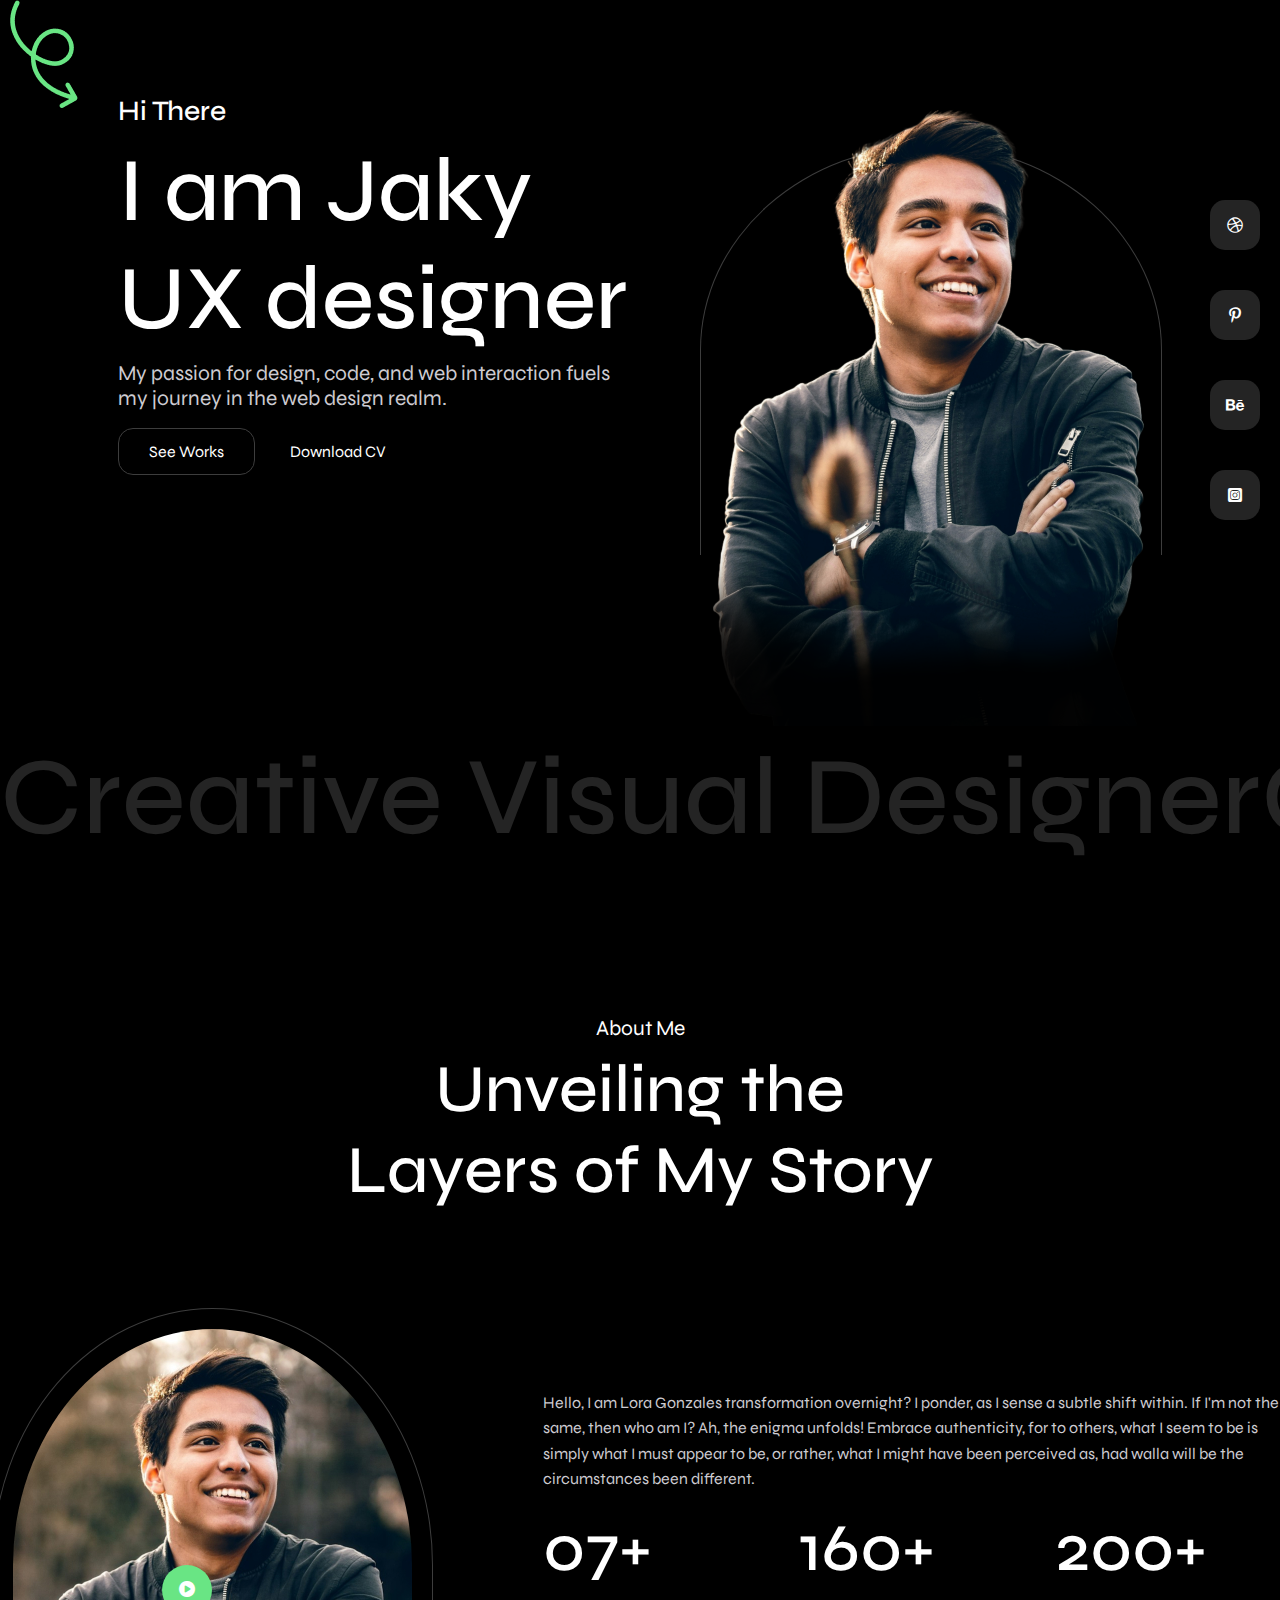
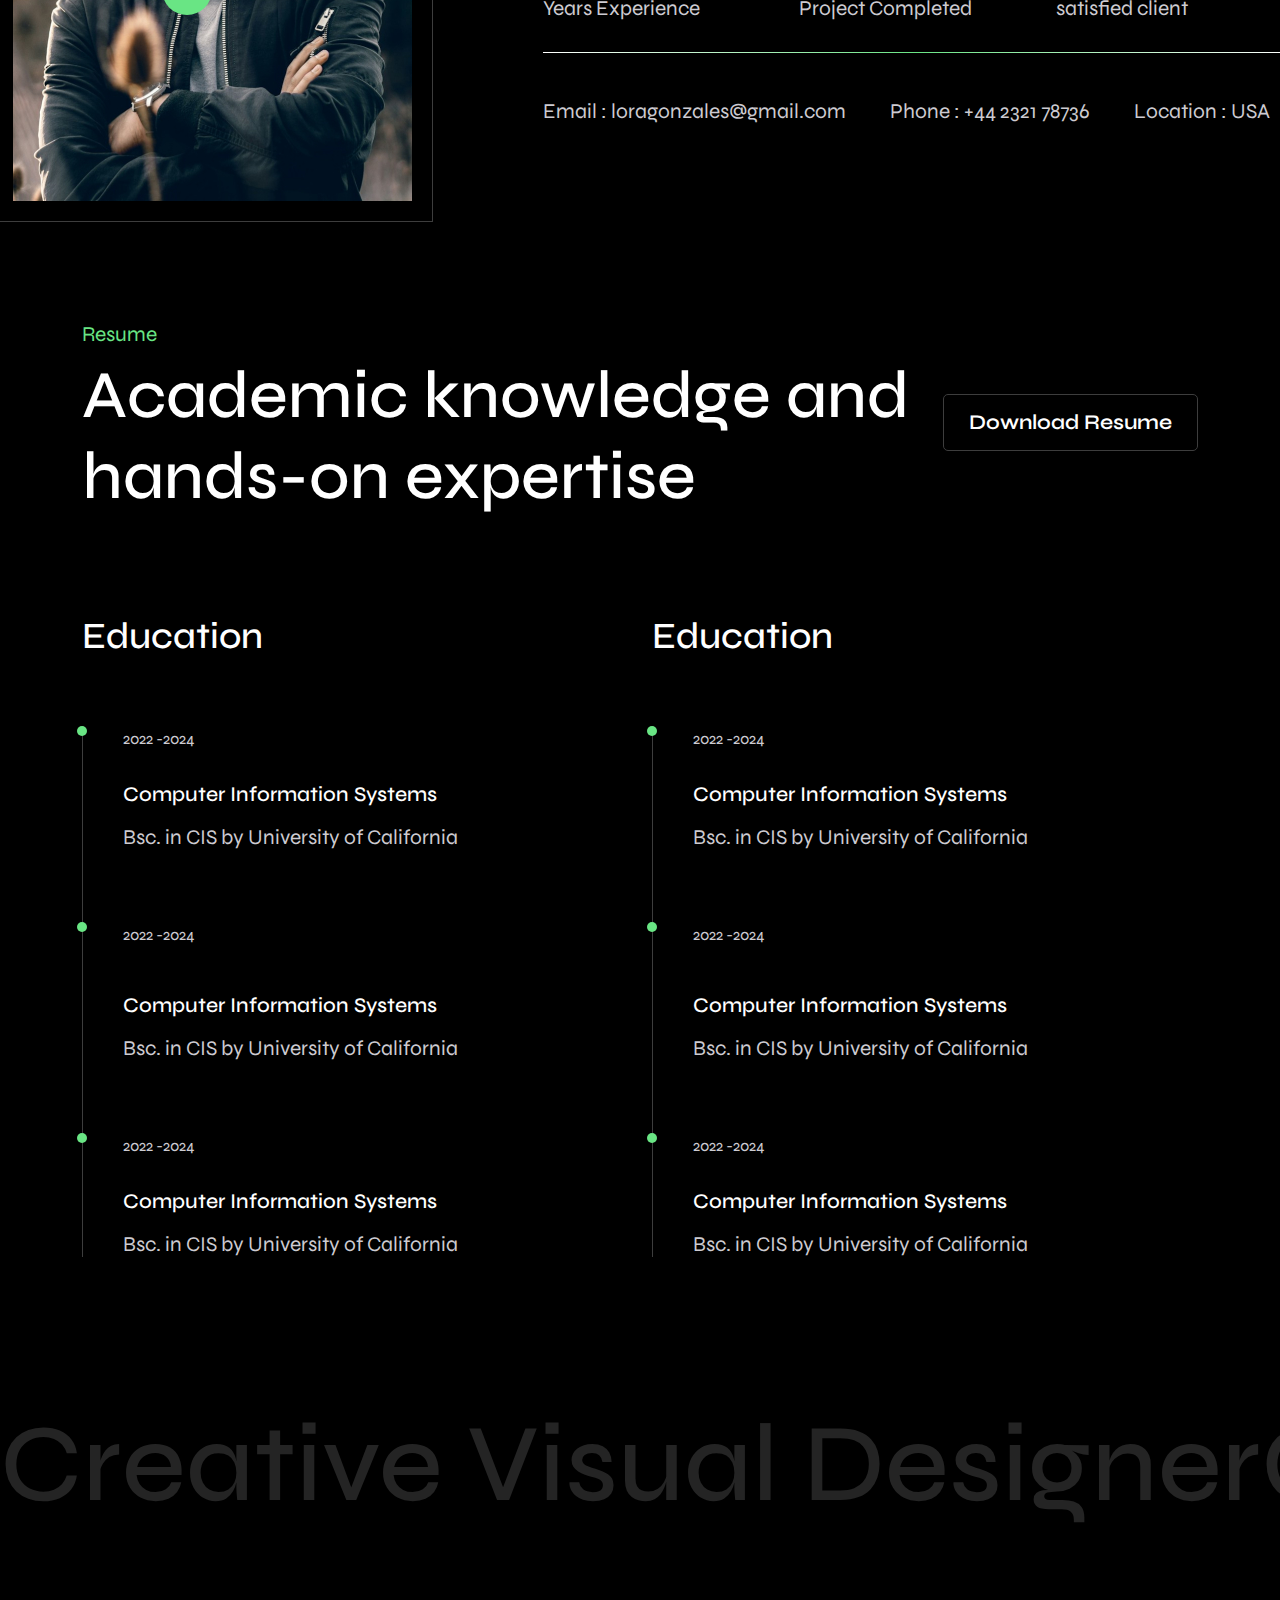
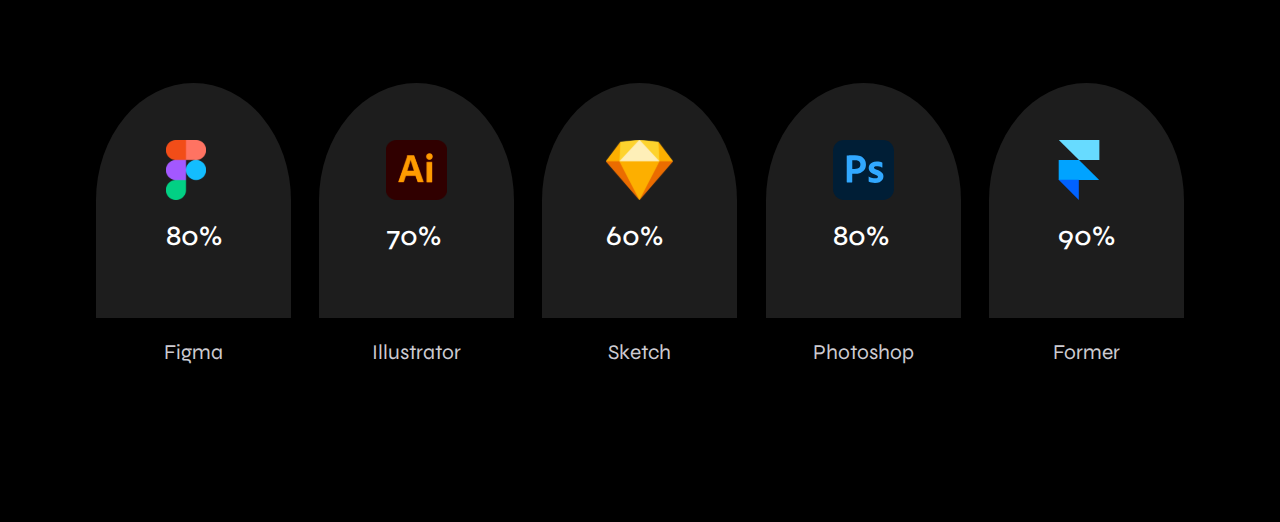
==== commit 5ef4f0ce: "about me" ====
--- a/index.html
+++ b/index.html
@@ -24,7 +24,7 @@
                     <div class="cs_section_heading">
                         <div class="cs_section_heading_in">
                             <h4 class="cs_fs_28">Hi There</h4>
-                            <h2 class="cs_fs_90">I am Jaky <br> UX designer</h2>
+                            <h1 class="cs_fs_90">I am Jaky <br> UX designer</h1>
                             <p class="cs_fs_21 ">My passion for design, code, and web interaction fuels <br> my journey in the web design realm.</p>
 
                         </div>
@@ -55,6 +55,179 @@
             <h2 class="cs_moving_text text-nowrap">Creative Visual Designer </h2>
         </div>
       </section>
+      <!-- about me -->
+      <section class="cs_pt_140 cs_pb_140">
+        <div class="cs_section_heading cs_pb_90">
+            <div class="cs_section_heading_in text-center">
+                <h4 class="cs_fs_21 fw-normal">About Me</h4>
+                <h1 class="cs_fs_67">Unveiling the <br> Layers of My Story</h1>
+         
+            </div>
+        </div>
+        <div class="cs_aboutMe">
+           <div class="container">
+            <div class="cs_aboutMe_in d-flex align-items-center justify-content-center">
+                <div class="cs_aboutMe_right position-relative ">
+                    <img src="./assest/img/warren-VVEwJJRRHgk-unsplash 1.jpg" alt="">
+                    <div class="play_btn d-flex  align-items-center justify-content-center rounded-circle">
+                        <a href="https://www.youtube.com/watch?v=6mqmmUmX5iQ"><i class="fa-solid fa-circle-play"></i></a>
+                        
+                    </div>
+                </div>
+                <div class="cs_aboutMe_story cs_pb_35 cs_pt_35">
+                    <p>Hello, I am Lora Gonzales transformation overnight? I ponder, as I sense a  subtle shift within. If I'm not the same, then who am I? Ah, the enigma  unfolds! Embrace authenticity, for to others, what I seem to be is  simply what I must appear to be, or rather, what I might have been  perceived as, had walla will be the circumstances been different.</p>
+                    <div class="row cs_experience">
+                        <div class="col-lg-4">
+                            <h2 class="cs_fs_67">07+</h2>
+                            <p class="cs_fs_21 fw-normal">Years Experience</p>
+                        </div>
+                        <div class="col-lg-4">
+                            <h2 class="cs_fs_67">160+</h2>
+                            <p class="cs_fs_21 fw-normal text-nowrap">Project Completed</p>
+                        </div>
+                        <div class="col-lg-4">
+                            <h2 class="cs_fs_67">200+</h2>
+                            <p class="cs_fs_21 fw-normal">satisfied client</p>
+    
+                        </div>
+                    </div>
+                    <img src="./assest/img/line.jpg" alt="">
+                    <p class="cs_fs_21 cs_pt_35">
+                        <span class="cs_pr_40">Email : loragonzales@gmail.com </span> <span class="cs_pr_40"> Phone : +44 2321 78736</span> <span>Location : USA</span>
+                    </p>
+                </div>
+            </div>
+           </div>
+        </div>
+        <div class="cs_resume">
+            <div class="container">
+                <div class="cs_section_heading cs_pb_90 cs_pt_100 d-flex align-items-center justify-content-between">
+                    <div class="cs_section_heading_in ">
+                        <h4 class="cs_fs_21 fw-normal text_green">Resume</h4>
+                        <h1 class="cs_fs_67">Academic knowledge and <br> hands-on expertise</h1>
+                 
+                    </div>
+                   <div class="cs_section_heading_right">
+                    <a href="#" class="cs_btn cs_pb_15 cs_pt_15 cs_pr_25 cs_pl_25 cs_br_5 cs_fs_21 fw-semibold"> Download Resume</a>
+
+                   </div>
+                </div>
+
+                <div class="row cs_pb_120">
+                    <div class="col-lg-6">
+                        <div class="cs_resume_wrap">
+                            <div class="cs_resume_title ">
+                                <h2 class="cs_fs_37">Education</h2>
+                            </div>
+                            <div class="cs_resume_height_60"></div>
+                            <div class="cs_resume_timeline_wrap">
+                              
+                                <div class="cs_resume_timeline cs_pb_55">
+                                    <p class="cs_pb_30 m-0">2022 -2024</p>
+                                    <h4 class="cs_fs_21 cs_pb_10">Computer Information Systems</h4>
+                                    <p class="cs_fs_21 fw-normal">Bsc. in CIS by University of California</p>
+                                </div>
+                                <div class="cs_resume_timeline cs_pb_55">
+                                    <p class="cs_pb_30 ">2022 -2024</p>
+                                    <h4 class="cs_fs_21 cs_pb_10">Computer Information Systems</h4>
+                                    <p class="cs_fs_21 fw-normal">Bsc. in CIS by University of California</p>
+                                </div>
+                                <div class="cs_resume_timeline">
+                                    <p class="cs_pb_30 m-0">2022 -2024</p>
+                                    <h4 class="cs_fs_21 cs_pb_10">Computer Information Systems</h4>
+                                    <p class="cs_fs_21 fw-normal">Bsc. in CIS by University of California</p>
+                                </div>
+                            </div>
+                        </div>
+                    </div>
+                    <div class="col-lg-6">
+                        <div class="cs_resume_wrap">
+                            <div class="cs_resume_title ">
+                                <h2 class="cs_fs_37">Education</h2>
+                            </div>
+                            <div class="cs_resume_height_60"></div>
+                            <div class="cs_resume_timeline_wrap">
+                              
+                                <div class="cs_resume_timeline cs_pb_55">
+                                    <p class="cs_pb_30 m-0">2022 -2024</p>
+                                    <h4 class="cs_fs_21 cs_pb_10">Computer Information Systems</h4>
+                                    <p class="cs_fs_21 fw-normal">Bsc. in CIS by University of California</p>
+                                </div>
+                                <div class="cs_resume_timeline cs_pb_55">
+                                    <p class="cs_pb_30 ">2022 -2024</p>
+                                    <h4 class="cs_fs_21 cs_pb_10">Computer Information Systems</h4>
+                                    <p class="cs_fs_21 fw-normal">Bsc. in CIS by University of California</p>
+                                </div>
+                                <div class="cs_resume_timeline">
+                                    <p class="cs_pb_30 m-0">2022 -2024</p>
+                                    <h4 class="cs_fs_21 cs_pb_10">Computer Information Systems</h4>
+                                    <p class="cs_fs_21 fw-normal">Bsc. in CIS by University of California</p>
+                                </div>
+                            </div>
+                        </div>
+                    </div>
+                </div>
+            </div>
+        </div>
+        <div class="cs_moving_wrap d-flex align-items-center ">
+            <h2 class="cs_moving_text text-nowrap">Creative Visual Designer </h2>
+            <h2 class="cs_moving_text text-nowrap">Creative Visual Designer </h2>
+            <h2 class="cs_moving_text text-nowrap">Creative Visual Designer </h2>
+            <h2 class="cs_moving_text text-nowrap">Creative Visual Designer </h2>
+        </div>
+
+        <div class="cs_skill cs_pt_140">
+          <div class="container">
+            <div class="cs_skill_in d-flex align-items-center justify-content-around">
+                <div class="cs_skill_data">
+                    <div class="cs_skill_data_in d-flex align-items-center justify-content-center">
+                        <div>
+                            <img class="cs_pb_20" src="./assest/img/figma-logo.svg" alt="">
+                        <h3>80%</h3>
+                        </div>
+                    </div>
+                    <p class="cs_fs_21 cs_pt_22 text-center">Figma</p>
+                </div>
+                <div class="cs_skill_data">
+                    <div class="cs_skill_data_in d-flex align-items-center justify-content-center">
+                        <div>
+                            <img class="cs_pb_20" src="./assest/img/Adobe_Illustrator_CC_icon 1.svg" alt="">
+                        <h3>70%</h3>
+                        </div>
+                    </div>
+                    <p class="cs_fs_21 cs_pt_22 text-center">Illustrator</p>
+                </div>
+                <div class="cs_skill_data">
+                    <div class="cs_skill_data_in d-flex align-items-center justify-content-center">
+                        <div>
+                            <img class="cs_pb_20" src="./assest/img/Sketch_Logo.svg" alt="">
+                        <h3>60%</h3>
+                        </div>
+                    </div>
+                    <p class="cs_fs_21 cs_pt_22 text-center">Sketch</p>
+                </div>
+                <div class="cs_skill_data">
+                    <div class="cs_skill_data_in d-flex align-items-center justify-content-center">
+                        <div>
+                            <img class="cs_pb_20" src="./assest/img/Adobe_Photoshop_CC_icon 1.svg" alt="">
+                        <h3>80%</h3>
+                        </div>
+                    </div>
+                    <p class="cs_fs_21 cs_pt_22 text-center">Photoshop</p>
+                </div>
+                <div class="cs_skill_data">
+                    <div class="cs_skill_data_in d-flex align-items-center justify-content-center">
+                        <div>
+                            <img class="cs_pb_20" src="./assest//img/Groupzigzag.svg" alt="">
+                        <h3>90%</h3>
+                        </div>
+                    </div>
+                    <p class="cs_fs_21 cs_pt_22 text-center">Former</p>
+                </div>
+            </div>
+          </div>
+        </div>
+      </section>
 
 </body>
 
--- a/css/style.css
+++ b/css/style.css
@@ -1 +1 @@
-body{color:#fff;background-color:#000;font-family:"Syne",sans-serif;font-size:16px;font-weight:400;line-height:1.6em;overflow-x:hidden}.cs_fs_10{font-size:10px}.cs_fs_11{font-size:11px}.cs_fs_12{font-size:12px}.cs_fs_13{font-size:13px}.cs_fs_14{font-size:14px}.cs_fs_15{font-size:15px}.cs_fs_16{font-size:16px}.cs_fs_17{font-size:17px}.cs_fs_18{font-size:18px}.cs_fs_19{font-size:19px}.cs_fs_20{font-size:20px}.cs_fs_21{font-size:21px}.cs_fs_22{font-size:22px}.cs_fs_23{font-size:23px}.cs_fs_24{font-size:24px}.cs_fs_25{font-size:25px}.cs_fs_26{font-size:26px}.cs_fs_27{font-size:27px}.cs_fs_28{font-size:28px}.cs_fs_29{font-size:29px}.cs_fs_30{font-size:30px}.cs_fs_31{font-size:31px}.cs_fs_32{font-size:32px}.cs_fs_33{font-size:33px}.cs_fs_34{font-size:34px}.cs_fs_35{font-size:35px}.cs_fs_36{font-size:36px}.cs_fs_37{font-size:37px}.cs_fs_38{font-size:38px}.cs_fs_39{font-size:39px}.cs_fs_40{font-size:40px}.cs_fs_41{font-size:41px}.cs_fs_42{font-size:42px}.cs_fs_43{font-size:43px}.cs_fs_44{font-size:44px}.cs_fs_45{font-size:45px}.cs_fs_46{font-size:46px}.cs_fs_47{font-size:47px}.cs_fs_48{font-size:48px}.cs_fs_49{font-size:49px}.cs_fs_50{font-size:50px}.cs_fs_51{font-size:51px}.cs_fs_52{font-size:52px}.cs_fs_53{font-size:53px}.cs_fs_54{font-size:54px}.cs_fs_55{font-size:55px}.cs_fs_56{font-size:56px}.cs_fs_57{font-size:57px}.cs_fs_58{font-size:58px}.cs_fs_59{font-size:59px}.cs_fs_60{font-size:60px}.cs_fs_61{font-size:61px}.cs_fs_62{font-size:62px}.cs_fs_63{font-size:63px}.cs_fs_64{font-size:64px}.cs_fs_65{font-size:65px}.cs_fs_66{font-size:66px}.cs_fs_67{font-size:67px}.cs_fs_68{font-size:68px}.cs_fs_69{font-size:69px}.cs_fs_70{font-size:70px}.cs_fs_71{font-size:71px}.cs_fs_72{font-size:72px}.cs_fs_73{font-size:73px}.cs_fs_74{font-size:74px}.cs_fs_75{font-size:75px}.cs_fs_76{font-size:76px}.cs_fs_77{font-size:77px}.cs_fs_78{font-size:78px}.cs_fs_79{font-size:79px}.cs_fs_80{font-size:80px}.cs_fs_81{font-size:81px}.cs_fs_82{font-size:82px}.cs_fs_83{font-size:83px}.cs_fs_84{font-size:84px}.cs_fs_85{font-size:85px}.cs_fs_86{font-size:86px}.cs_fs_87{font-size:87px}.cs_fs_88{font-size:88px}.cs_fs_89{font-size:89px}.cs_fs_90{font-size:90px}.cs_pt_10{padding-top:10px}.cs_pt_11{padding-top:11px}.cs_pt_12{padding-top:12px}.cs_pt_13{padding-top:13px}.cs_pt_14{padding-top:14px}.cs_pt_15{padding-top:15px}.cs_pt_16{padding-top:16px}.cs_pt_17{padding-top:17px}.cs_pt_18{padding-top:18px}.cs_pt_19{padding-top:19px}.cs_pt_20{padding-top:20px}.cs_pt_21{padding-top:21px}.cs_pt_22{padding-top:22px}.cs_pt_23{padding-top:23px}.cs_pt_24{padding-top:24px}.cs_pt_25{padding-top:25px}.cs_pt_26{padding-top:26px}.cs_pt_27{padding-top:27px}.cs_pt_28{padding-top:28px}.cs_pt_29{padding-top:29px}.cs_pt_30{padding-top:30px}.cs_pt_31{padding-top:31px}.cs_pt_32{padding-top:32px}.cs_pt_33{padding-top:33px}.cs_pt_34{padding-top:34px}.cs_pt_35{padding-top:35px}.cs_pt_36{padding-top:36px}.cs_pt_37{padding-top:37px}.cs_pt_38{padding-top:38px}.cs_pt_39{padding-top:39px}.cs_pt_40{padding-top:40px}.cs_pt_41{padding-top:41px}.cs_pt_42{padding-top:42px}.cs_pt_43{padding-top:43px}.cs_pt_44{padding-top:44px}.cs_pt_45{padding-top:45px}.cs_pt_46{padding-top:46px}.cs_pt_47{padding-top:47px}.cs_pt_48{padding-top:48px}.cs_pt_49{padding-top:49px}.cs_pt_50{padding-top:50px}.cs_pt_51{padding-top:51px}.cs_pt_52{padding-top:52px}.cs_pt_53{padding-top:53px}.cs_pt_54{padding-top:54px}.cs_pt_55{padding-top:55px}.cs_pt_56{padding-top:56px}.cs_pt_57{padding-top:57px}.cs_pt_58{padding-top:58px}.cs_pt_59{padding-top:59px}.cs_pt_60{padding-top:60px}.cs_pt_61{padding-top:61px}.cs_pt_62{padding-top:62px}.cs_pt_63{padding-top:63px}.cs_pt_64{padding-top:64px}.cs_pt_65{padding-top:65px}.cs_pt_66{padding-top:66px}.cs_pt_67{padding-top:67px}.cs_pt_68{padding-top:68px}.cs_pt_69{padding-top:69px}.cs_pt_70{padding-top:70px}.cs_pt_71{padding-top:71px}.cs_pt_72{padding-top:72px}.cs_pt_73{padding-top:73px}.cs_pt_74{padding-top:74px}.cs_pt_75{padding-top:75px}.cs_pt_76{padding-top:76px}.cs_pt_77{padding-top:77px}.cs_pt_78{padding-top:78px}.cs_pt_79{padding-top:79px}.cs_pt_80{padding-top:80px}.cs_pt_81{padding-top:81px}.cs_pt_82{padding-top:82px}.cs_pt_83{padding-top:83px}.cs_pt_84{padding-top:84px}.cs_pt_85{padding-top:85px}.cs_pt_86{padding-top:86px}.cs_pt_87{padding-top:87px}.cs_pt_88{padding-top:88px}.cs_pt_89{padding-top:89px}.cs_pt_90{padding-top:90px}.cs_pt_91{padding-top:91px}.cs_pt_92{padding-top:92px}.cs_pt_93{padding-top:93px}.cs_pt_94{padding-top:94px}.cs_pt_95{padding-top:95px}.cs_pt_96{padding-top:96px}.cs_pt_97{padding-top:97px}.cs_pt_98{padding-top:98px}.cs_pt_99{padding-top:99px}.cs_pt_100{padding-top:100px}.cs_pt_101{padding-top:101px}.cs_pt_102{padding-top:102px}.cs_pt_103{padding-top:103px}.cs_pt_104{padding-top:104px}.cs_pt_105{padding-top:105px}.cs_pt_106{padding-top:106px}.cs_pt_107{padding-top:107px}.cs_pt_108{padding-top:108px}.cs_pt_109{padding-top:109px}.cs_pt_110{padding-top:110px}.cs_pt_111{padding-top:111px}.cs_pt_112{padding-top:112px}.cs_pt_113{padding-top:113px}.cs_pt_114{padding-top:114px}.cs_pt_115{padding-top:115px}.cs_pt_116{padding-top:116px}.cs_pt_117{padding-top:117px}.cs_pt_118{padding-top:118px}.cs_pt_119{padding-top:119px}.cs_pt_120{padding-top:120px}.cs_pt_121{padding-top:121px}.cs_pt_122{padding-top:122px}.cs_pt_123{padding-top:123px}.cs_pt_124{padding-top:124px}.cs_pt_125{padding-top:125px}.cs_pt_126{padding-top:126px}.cs_pt_127{padding-top:127px}.cs_pt_128{padding-top:128px}.cs_pt_129{padding-top:129px}.cs_pt_130{padding-top:130px}.cs_pt_131{padding-top:131px}.cs_pt_132{padding-top:132px}.cs_pt_133{padding-top:133px}.cs_pt_134{padding-top:134px}.cs_pt_135{padding-top:135px}.cs_pt_136{padding-top:136px}.cs_pt_137{padding-top:137px}.cs_pt_138{padding-top:138px}.cs_pt_139{padding-top:139px}.cs_pt_140{padding-top:140px}.cs_pt_141{padding-top:141px}.cs_pt_142{padding-top:142px}.cs_pt_143{padding-top:143px}.cs_pt_144{padding-top:144px}.cs_pt_145{padding-top:145px}.cs_pt_146{padding-top:146px}.cs_pt_147{padding-top:147px}.cs_pt_148{padding-top:148px}.cs_pt_149{padding-top:149px}.cs_pt_150{padding-top:150px}.cs_pt_151{padding-top:151px}.cs_pt_152{padding-top:152px}.cs_pt_153{padding-top:153px}.cs_pt_154{padding-top:154px}.cs_pt_155{padding-top:155px}.cs_pt_156{padding-top:156px}.cs_pt_157{padding-top:157px}.cs_pt_158{padding-top:158px}.cs_pt_159{padding-top:159px}.cs_pt_160{padding-top:160px}.cs_pt_161{padding-top:161px}.cs_pt_162{padding-top:162px}.cs_pt_163{padding-top:163px}.cs_pt_164{padding-top:164px}.cs_pt_165{padding-top:165px}.cs_pt_166{padding-top:166px}.cs_pt_167{padding-top:167px}.cs_pt_168{padding-top:168px}.cs_pt_169{padding-top:169px}.cs_pt_170{padding-top:170px}.cs_pt_171{padding-top:171px}.cs_pt_172{padding-top:172px}.cs_pt_173{padding-top:173px}.cs_pt_174{padding-top:174px}.cs_pt_175{padding-top:175px}.cs_pt_176{padding-top:176px}.cs_pt_177{padding-top:177px}.cs_pt_178{padding-top:178px}.cs_pt_179{padding-top:179px}.cs_pt_180{padding-top:180px}.cs_pt_181{padding-top:181px}.cs_pt_182{padding-top:182px}.cs_pt_183{padding-top:183px}.cs_pt_184{padding-top:184px}.cs_pt_185{padding-top:185px}.cs_pt_186{padding-top:186px}.cs_pt_187{padding-top:187px}.cs_pt_188{padding-top:188px}.cs_pt_189{padding-top:189px}.cs_pt_190{padding-top:190px}.cs_pt_191{padding-top:191px}.cs_pt_192{padding-top:192px}.cs_pt_193{padding-top:193px}.cs_pt_194{padding-top:194px}.cs_pt_195{padding-top:195px}.cs_pt_196{padding-top:196px}.cs_pt_197{padding-top:197px}.cs_pt_198{padding-top:198px}.cs_pt_199{padding-top:199px}.cs_pt_200{padding-top:200px}.cs_pt_201{padding-top:201px}.cs_pt_202{padding-top:202px}.cs_pt_203{padding-top:203px}.cs_pt_204{padding-top:204px}.cs_pt_205{padding-top:205px}.cs_pt_206{padding-top:206px}.cs_pt_207{padding-top:207px}.cs_pt_208{padding-top:208px}.cs_pt_209{padding-top:209px}.cs_pt_210{padding-top:210px}.cs_pt_211{padding-top:211px}.cs_pt_212{padding-top:212px}.cs_pt_213{padding-top:213px}.cs_pt_214{padding-top:214px}.cs_pt_215{padding-top:215px}.cs_pt_216{padding-top:216px}.cs_pt_217{padding-top:217px}.cs_pt_218{padding-top:218px}.cs_pt_219{padding-top:219px}.cs_pt_220{padding-top:220px}.cs_pt_221{padding-top:221px}.cs_pt_222{padding-top:222px}.cs_pt_223{padding-top:223px}.cs_pt_224{padding-top:224px}.cs_pt_225{padding-top:225px}.cs_pb_10{padding-bottom:10px}.cs_pb_11{padding-bottom:11px}.cs_pb_12{padding-bottom:12px}.cs_pb_13{padding-bottom:13px}.cs_pb_14{padding-bottom:14px}.cs_pb_15{padding-bottom:15px}.cs_pb_16{padding-bottom:16px}.cs_pb_17{padding-bottom:17px}.cs_pb_18{padding-bottom:18px}.cs_pb_19{padding-bottom:19px}.cs_pb_20{padding-bottom:20px}.cs_pb_21{padding-bottom:21px}.cs_pb_22{padding-bottom:22px}.cs_pb_23{padding-bottom:23px}.cs_pb_24{padding-bottom:24px}.cs_pb_25{padding-bottom:25px}.cs_pb_26{padding-bottom:26px}.cs_pb_27{padding-bottom:27px}.cs_pb_28{padding-bottom:28px}.cs_pb_29{padding-bottom:29px}.cs_pb_30{padding-bottom:30px}.cs_pb_31{padding-bottom:31px}.cs_pb_32{padding-bottom:32px}.cs_pb_33{padding-bottom:33px}.cs_pb_34{padding-bottom:34px}.cs_pb_35{padding-bottom:35px}.cs_pb_36{padding-bottom:36px}.cs_pb_37{padding-bottom:37px}.cs_pb_38{padding-bottom:38px}.cs_pb_39{padding-bottom:39px}.cs_pb_40{padding-bottom:40px}.cs_pb_41{padding-bottom:41px}.cs_pb_42{padding-bottom:42px}.cs_pb_43{padding-bottom:43px}.cs_pb_44{padding-bottom:44px}.cs_pb_45{padding-bottom:45px}.cs_pb_46{padding-bottom:46px}.cs_pb_47{padding-bottom:47px}.cs_pb_48{padding-bottom:48px}.cs_pb_49{padding-bottom:49px}.cs_pb_50{padding-bottom:50px}.cs_pb_51{padding-bottom:51px}.cs_pb_52{padding-bottom:52px}.cs_pb_53{padding-bottom:53px}.cs_pb_54{padding-bottom:54px}.cs_pb_55{padding-bottom:55px}.cs_pb_56{padding-bottom:56px}.cs_pb_57{padding-bottom:57px}.cs_pb_58{padding-bottom:58px}.cs_pb_59{padding-bottom:59px}.cs_pb_60{padding-bottom:60px}.cs_pb_61{padding-bottom:61px}.cs_pb_62{padding-bottom:62px}.cs_pb_63{padding-bottom:63px}.cs_pb_64{padding-bottom:64px}.cs_pb_65{padding-bottom:65px}.cs_pb_66{padding-bottom:66px}.cs_pb_67{padding-bottom:67px}.cs_pb_68{padding-bottom:68px}.cs_pb_69{padding-bottom:69px}.cs_pb_70{padding-bottom:70px}.cs_pb_71{padding-bottom:71px}.cs_pb_72{padding-bottom:72px}.cs_pb_73{padding-bottom:73px}.cs_pb_74{padding-bottom:74px}.cs_pb_75{padding-bottom:75px}.cs_pb_76{padding-bottom:76px}.cs_pb_77{padding-bottom:77px}.cs_pb_78{padding-bottom:78px}.cs_pb_79{padding-bottom:79px}.cs_pb_80{padding-bottom:80px}.cs_pb_81{padding-bottom:81px}.cs_pb_82{padding-bottom:82px}.cs_pb_83{padding-bottom:83px}.cs_pb_84{padding-bottom:84px}.cs_pb_85{padding-bottom:85px}.cs_pb_86{padding-bottom:86px}.cs_pb_87{padding-bottom:87px}.cs_pb_88{padding-bottom:88px}.cs_pb_89{padding-bottom:89px}.cs_pb_90{padding-bottom:90px}.cs_pb_91{padding-bottom:91px}.cs_pb_92{padding-bottom:92px}.cs_pb_93{padding-bottom:93px}.cs_pb_94{padding-bottom:94px}.cs_pb_95{padding-bottom:95px}.cs_pb_96{padding-bottom:96px}.cs_pb_97{padding-bottom:97px}.cs_pb_98{padding-bottom:98px}.cs_pb_99{padding-bottom:99px}.cs_pb_100{padding-bottom:100px}.cs_pb_101{padding-bottom:101px}.cs_pb_102{padding-bottom:102px}.cs_pb_103{padding-bottom:103px}.cs_pb_104{padding-bottom:104px}.cs_pb_105{padding-bottom:105px}.cs_pb_106{padding-bottom:106px}.cs_pb_107{padding-bottom:107px}.cs_pb_108{padding-bottom:108px}.cs_pb_109{padding-bottom:109px}.cs_pb_110{padding-bottom:110px}.cs_pb_111{padding-bottom:111px}.cs_pb_112{padding-bottom:112px}.cs_pb_113{padding-bottom:113px}.cs_pb_114{padding-bottom:114px}.cs_pb_115{padding-bottom:115px}.cs_pb_116{padding-bottom:116px}.cs_pb_117{padding-bottom:117px}.cs_pb_118{padding-bottom:118px}.cs_pb_119{padding-bottom:119px}.cs_pb_120{padding-bottom:120px}.cs_pb_121{padding-bottom:121px}.cs_pb_122{padding-bottom:122px}.cs_pb_123{padding-bottom:123px}.cs_pb_124{padding-bottom:124px}.cs_pb_125{padding-bottom:125px}.cs_pb_126{padding-bottom:126px}.cs_pb_127{padding-bottom:127px}.cs_pb_128{padding-bottom:128px}.cs_pb_129{padding-bottom:129px}.cs_pb_130{padding-bottom:130px}.cs_pb_131{padding-bottom:131px}.cs_pb_132{padding-bottom:132px}.cs_pb_133{padding-bottom:133px}.cs_pb_134{padding-bottom:134px}.cs_pb_135{padding-bottom:135px}.cs_pb_136{padding-bottom:136px}.cs_pb_137{padding-bottom:137px}.cs_pb_138{padding-bottom:138px}.cs_pb_139{padding-bottom:139px}.cs_pb_140{padding-bottom:140px}.cs_pb_141{padding-bottom:141px}.cs_pb_142{padding-bottom:142px}.cs_pb_143{padding-bottom:143px}.cs_pb_144{padding-bottom:144px}.cs_pb_145{padding-bottom:145px}.cs_pb_146{padding-bottom:146px}.cs_pb_147{padding-bottom:147px}.cs_pb_148{padding-bottom:148px}.cs_pb_149{padding-bottom:149px}.cs_pb_150{padding-bottom:150px}.cs_pb_151{padding-bottom:151px}.cs_pb_152{padding-bottom:152px}.cs_pb_153{padding-bottom:153px}.cs_pb_154{padding-bottom:154px}.cs_pb_155{padding-bottom:155px}.cs_pb_156{padding-bottom:156px}.cs_pb_157{padding-bottom:157px}.cs_pb_158{padding-bottom:158px}.cs_pb_159{padding-bottom:159px}.cs_pb_160{padding-bottom:160px}.cs_pb_161{padding-bottom:161px}.cs_pb_162{padding-bottom:162px}.cs_pb_163{padding-bottom:163px}.cs_pb_164{padding-bottom:164px}.cs_pb_165{padding-bottom:165px}.cs_pb_166{padding-bottom:166px}.cs_pb_167{padding-bottom:167px}.cs_pb_168{padding-bottom:168px}.cs_pb_169{padding-bottom:169px}.cs_pb_170{padding-bottom:170px}.cs_pb_171{padding-bottom:171px}.cs_pb_172{padding-bottom:172px}.cs_pb_173{padding-bottom:173px}.cs_pb_174{padding-bottom:174px}.cs_pb_175{padding-bottom:175px}.cs_pb_176{padding-bottom:176px}.cs_pb_177{padding-bottom:177px}.cs_pb_178{padding-bottom:178px}.cs_pb_179{padding-bottom:179px}.cs_pb_180{padding-bottom:180px}.cs_pb_181{padding-bottom:181px}.cs_pb_182{padding-bottom:182px}.cs_pb_183{padding-bottom:183px}.cs_pb_184{padding-bottom:184px}.cs_pb_185{padding-bottom:185px}.cs_pb_186{padding-bottom:186px}.cs_pb_187{padding-bottom:187px}.cs_pb_188{padding-bottom:188px}.cs_pb_189{padding-bottom:189px}.cs_pb_190{padding-bottom:190px}.cs_pb_191{padding-bottom:191px}.cs_pb_192{padding-bottom:192px}.cs_pb_193{padding-bottom:193px}.cs_pb_194{padding-bottom:194px}.cs_pb_195{padding-bottom:195px}.cs_pb_196{padding-bottom:196px}.cs_pb_197{padding-bottom:197px}.cs_pb_198{padding-bottom:198px}.cs_pb_199{padding-bottom:199px}.cs_pb_200{padding-bottom:200px}.cs_pb_201{padding-bottom:201px}.cs_pb_202{padding-bottom:202px}.cs_pb_203{padding-bottom:203px}.cs_pb_204{padding-bottom:204px}.cs_pb_205{padding-bottom:205px}.cs_pb_206{padding-bottom:206px}.cs_pb_207{padding-bottom:207px}.cs_pb_208{padding-bottom:208px}.cs_pb_209{padding-bottom:209px}.cs_pb_210{padding-bottom:210px}.cs_pb_211{padding-bottom:211px}.cs_pb_212{padding-bottom:212px}.cs_pb_213{padding-bottom:213px}.cs_pb_214{padding-bottom:214px}.cs_pb_215{padding-bottom:215px}.cs_pb_216{padding-bottom:216px}.cs_pb_217{padding-bottom:217px}.cs_pb_218{padding-bottom:218px}.cs_pb_219{padding-bottom:219px}.cs_pb_220{padding-bottom:220px}.cs_pb_221{padding-bottom:221px}.cs_pb_222{padding-bottom:222px}.cs_pb_223{padding-bottom:223px}.cs_pb_224{padding-bottom:224px}.cs_pb_225{padding-bottom:225px}.cs_pl_10{padding-left:10px}.cs_pl_10{padding-right:10px}.cs_pl_11{padding-left:11px}.cs_pl_11{padding-right:11px}.cs_pl_12{padding-left:12px}.cs_pl_12{padding-right:12px}.cs_pl_13{padding-left:13px}.cs_pl_13{padding-right:13px}.cs_pl_14{padding-left:14px}.cs_pl_14{padding-right:14px}.cs_pl_15{padding-left:15px}.cs_pl_15{padding-right:15px}.cs_pl_16{padding-left:16px}.cs_pl_16{padding-right:16px}.cs_pl_17{padding-left:17px}.cs_pl_17{padding-right:17px}.cs_pl_18{padding-left:18px}.cs_pl_18{padding-right:18px}.cs_pl_19{padding-left:19px}.cs_pl_19{padding-right:19px}.cs_pl_20{padding-left:20px}.cs_pl_20{padding-right:20px}.cs_pl_21{padding-left:21px}.cs_pl_21{padding-right:21px}.cs_pl_22{padding-left:22px}.cs_pl_22{padding-right:22px}.cs_pl_23{padding-left:23px}.cs_pl_23{padding-right:23px}.cs_pl_24{padding-left:24px}.cs_pl_24{padding-right:24px}.cs_pl_25{padding-left:25px}.cs_pl_25{padding-right:25px}.cs_pl_26{padding-left:26px}.cs_pl_26{padding-right:26px}.cs_pl_27{padding-left:27px}.cs_pl_27{padding-right:27px}.cs_pl_28{padding-left:28px}.cs_pl_28{padding-right:28px}.cs_pl_29{padding-left:29px}.cs_pl_29{padding-right:29px}.cs_pl_30{padding-left:30px}.cs_pl_30{padding-right:30px}.cs_pl_31{padding-left:31px}.cs_pl_31{padding-right:31px}.cs_pl_32{padding-left:32px}.cs_pl_32{padding-right:32px}.cs_pl_33{padding-left:33px}.cs_pl_33{padding-right:33px}.cs_pl_34{padding-left:34px}.cs_pl_34{padding-right:34px}.cs_pl_35{padding-left:35px}.cs_pl_35{padding-right:35px}.cs_pl_36{padding-left:36px}.cs_pl_36{padding-right:36px}.cs_pl_37{padding-left:37px}.cs_pl_37{padding-right:37px}.cs_pl_38{padding-left:38px}.cs_pl_38{padding-right:38px}.cs_pl_39{padding-left:39px}.cs_pl_39{padding-right:39px}.cs_pl_40{padding-left:40px}.cs_pl_40{padding-right:40px}.cs_pl_41{padding-left:41px}.cs_pl_41{padding-right:41px}.cs_pl_42{padding-left:42px}.cs_pl_42{padding-right:42px}.cs_pl_43{padding-left:43px}.cs_pl_43{padding-right:43px}.cs_pl_44{padding-left:44px}.cs_pl_44{padding-right:44px}.cs_pl_45{padding-left:45px}.cs_pl_45{padding-right:45px}.cs_pl_46{padding-left:46px}.cs_pl_46{padding-right:46px}.cs_pl_47{padding-left:47px}.cs_pl_47{padding-right:47px}.cs_pl_48{padding-left:48px}.cs_pl_48{padding-right:48px}.cs_pl_49{padding-left:49px}.cs_pl_49{padding-right:49px}.cs_pl_50{padding-left:50px}.cs_pl_50{padding-right:50px}.cs_pl_51{padding-left:51px}.cs_pl_51{padding-right:51px}.cs_pl_52{padding-left:52px}.cs_pl_52{padding-right:52px}.cs_pl_53{padding-left:53px}.cs_pl_53{padding-right:53px}.cs_pl_54{padding-left:54px}.cs_pl_54{padding-right:54px}.cs_pl_55{padding-left:55px}.cs_pl_55{padding-right:55px}.cs_pl_56{padding-left:56px}.cs_pl_56{padding-right:56px}.cs_pl_57{padding-left:57px}.cs_pl_57{padding-right:57px}.cs_pl_58{padding-left:58px}.cs_pl_58{padding-right:58px}.cs_pl_59{padding-left:59px}.cs_pl_59{padding-right:59px}.cs_pl_60{padding-left:60px}.cs_pl_60{padding-right:60px}.cs_pl_61{padding-left:61px}.cs_pl_61{padding-right:61px}.cs_pl_62{padding-left:62px}.cs_pl_62{padding-right:62px}.cs_pl_63{padding-left:63px}.cs_pl_63{padding-right:63px}.cs_pl_64{padding-left:64px}.cs_pl_64{padding-right:64px}.cs_pl_65{padding-left:65px}.cs_pl_65{padding-right:65px}.cs_pl_66{padding-left:66px}.cs_pl_66{padding-right:66px}.cs_pl_67{padding-left:67px}.cs_pl_67{padding-right:67px}.cs_pl_68{padding-left:68px}.cs_pl_68{padding-right:68px}.cs_pl_69{padding-left:69px}.cs_pl_69{padding-right:69px}.cs_pl_70{padding-left:70px}.cs_pl_70{padding-right:70px}.cs_pl_71{padding-left:71px}.cs_pl_71{padding-right:71px}.cs_pl_72{padding-left:72px}.cs_pl_72{padding-right:72px}.cs_pl_73{padding-left:73px}.cs_pl_73{padding-right:73px}.cs_pl_74{padding-left:74px}.cs_pl_74{padding-right:74px}.cs_pl_75{padding-left:75px}.cs_pl_75{padding-right:75px}.cs_pl_76{padding-left:76px}.cs_pl_76{padding-right:76px}.cs_pl_77{padding-left:77px}.cs_pl_77{padding-right:77px}.cs_pl_78{padding-left:78px}.cs_pl_78{padding-right:78px}.cs_pl_79{padding-left:79px}.cs_pl_79{padding-right:79px}.cs_pl_80{padding-left:80px}.cs_pl_80{padding-right:80px}.cs_pl_81{padding-left:81px}.cs_pl_81{padding-right:81px}.cs_pl_82{padding-left:82px}.cs_pl_82{padding-right:82px}.cs_pl_83{padding-left:83px}.cs_pl_83{padding-right:83px}.cs_pl_84{padding-left:84px}.cs_pl_84{padding-right:84px}.cs_pl_85{padding-left:85px}.cs_pl_85{padding-right:85px}.cs_pl_86{padding-left:86px}.cs_pl_86{padding-right:86px}.cs_pl_87{padding-left:87px}.cs_pl_87{padding-right:87px}.cs_pl_88{padding-left:88px}.cs_pl_88{padding-right:88px}.cs_pl_89{padding-left:89px}.cs_pl_89{padding-right:89px}.cs_pl_90{padding-left:90px}.cs_pl_90{padding-right:90px}.cs_pl_91{padding-left:91px}.cs_pl_91{padding-right:91px}.cs_pl_92{padding-left:92px}.cs_pl_92{padding-right:92px}.cs_pl_93{padding-left:93px}.cs_pl_93{padding-right:93px}.cs_pl_94{padding-left:94px}.cs_pl_94{padding-right:94px}.cs_pl_95{padding-left:95px}.cs_pl_95{padding-right:95px}.cs_pl_96{padding-left:96px}.cs_pl_96{padding-right:96px}.cs_pl_97{padding-left:97px}.cs_pl_97{padding-right:97px}.cs_pl_98{padding-left:98px}.cs_pl_98{padding-right:98px}.cs_pl_99{padding-left:99px}.cs_pl_99{padding-right:99px}.cs_pl_100{padding-left:100px}.cs_pl_100{padding-right:100px}.cs_br_5{border-radius:5px}.cs_br_6{border-radius:6px}.cs_br_7{border-radius:7px}.cs_br_8{border-radius:8px}.cs_br_9{border-radius:9px}.cs_br_10{border-radius:10px}.cs_br_11{border-radius:11px}.cs_br_12{border-radius:12px}.cs_br_13{border-radius:13px}.cs_br_14{border-radius:14px}.cs_br_15{border-radius:15px}.cs_column_gap_35{column-gap:35px}a{text-decoration:none;color:#fff}.cs_hero_right{z-index:3}.cs_hero_right img{position:relative;z-index:2}.cs_hero_right::before{content:"";width:100%;height:65%;position:absolute;top:50px;border:1px solid #3d3d3d;border-bottom:0;border-top-left-radius:50%;border-top-right-radius:50%;z-index:1}.cs_moving_wrap{height:150px}.cs_moving_text{font-size:110px;color:#242424;animation:slide-left 20s linear infinite}@keyframes slide-left{from{transform:translateX(0)}to{transform:translateX(-100%)}}.cs_hero_vector{top:0px;left:-60px}.cs_social_btns{top:200px;right:-50px;background-color:rgba(0,0,0,0)}.cs_social_btns a{width:50px;height:50px;background-color:#242424;color:#fff;margin-bottom:40px;border-radius:15px}.cs_social_btns a i{background-color:rgba(0,0,0,0)}.cs_btn{border:1px solid #3d3d3d}/*# sourceMappingURL=style.css.map */+body{color:#fff;background-color:#000;font-family:"Syne",sans-serif;font-size:16px;font-weight:400;line-height:1.6em;overflow-x:hidden}.cs_fs_10{font-size:10px}.cs_fs_11{font-size:11px}.cs_fs_12{font-size:12px}.cs_fs_13{font-size:13px}.cs_fs_14{font-size:14px}.cs_fs_15{font-size:15px}.cs_fs_16{font-size:16px}.cs_fs_17{font-size:17px}.cs_fs_18{font-size:18px}.cs_fs_19{font-size:19px}.cs_fs_20{font-size:20px}.cs_fs_21{font-size:21px}.cs_fs_22{font-size:22px}.cs_fs_23{font-size:23px}.cs_fs_24{font-size:24px}.cs_fs_25{font-size:25px}.cs_fs_26{font-size:26px}.cs_fs_27{font-size:27px}.cs_fs_28{font-size:28px}.cs_fs_29{font-size:29px}.cs_fs_30{font-size:30px}.cs_fs_31{font-size:31px}.cs_fs_32{font-size:32px}.cs_fs_33{font-size:33px}.cs_fs_34{font-size:34px}.cs_fs_35{font-size:35px}.cs_fs_36{font-size:36px}.cs_fs_37{font-size:37px}.cs_fs_38{font-size:38px}.cs_fs_39{font-size:39px}.cs_fs_40{font-size:40px}.cs_fs_41{font-size:41px}.cs_fs_42{font-size:42px}.cs_fs_43{font-size:43px}.cs_fs_44{font-size:44px}.cs_fs_45{font-size:45px}.cs_fs_46{font-size:46px}.cs_fs_47{font-size:47px}.cs_fs_48{font-size:48px}.cs_fs_49{font-size:49px}.cs_fs_50{font-size:50px}.cs_fs_51{font-size:51px}.cs_fs_52{font-size:52px}.cs_fs_53{font-size:53px}.cs_fs_54{font-size:54px}.cs_fs_55{font-size:55px}.cs_fs_56{font-size:56px}.cs_fs_57{font-size:57px}.cs_fs_58{font-size:58px}.cs_fs_59{font-size:59px}.cs_fs_60{font-size:60px}.cs_fs_61{font-size:61px}.cs_fs_62{font-size:62px}.cs_fs_63{font-size:63px}.cs_fs_64{font-size:64px}.cs_fs_65{font-size:65px}.cs_fs_66{font-size:66px}.cs_fs_67{font-size:67px}.cs_fs_68{font-size:68px}.cs_fs_69{font-size:69px}.cs_fs_70{font-size:70px}.cs_fs_71{font-size:71px}.cs_fs_72{font-size:72px}.cs_fs_73{font-size:73px}.cs_fs_74{font-size:74px}.cs_fs_75{font-size:75px}.cs_fs_76{font-size:76px}.cs_fs_77{font-size:77px}.cs_fs_78{font-size:78px}.cs_fs_79{font-size:79px}.cs_fs_80{font-size:80px}.cs_fs_81{font-size:81px}.cs_fs_82{font-size:82px}.cs_fs_83{font-size:83px}.cs_fs_84{font-size:84px}.cs_fs_85{font-size:85px}.cs_fs_86{font-size:86px}.cs_fs_87{font-size:87px}.cs_fs_88{font-size:88px}.cs_fs_89{font-size:89px}.cs_fs_90{font-size:90px}.cs_pt_10{padding-top:10px}.cs_pt_11{padding-top:11px}.cs_pt_12{padding-top:12px}.cs_pt_13{padding-top:13px}.cs_pt_14{padding-top:14px}.cs_pt_15{padding-top:15px}.cs_pt_16{padding-top:16px}.cs_pt_17{padding-top:17px}.cs_pt_18{padding-top:18px}.cs_pt_19{padding-top:19px}.cs_pt_20{padding-top:20px}.cs_pt_21{padding-top:21px}.cs_pt_22{padding-top:22px}.cs_pt_23{padding-top:23px}.cs_pt_24{padding-top:24px}.cs_pt_25{padding-top:25px}.cs_pt_26{padding-top:26px}.cs_pt_27{padding-top:27px}.cs_pt_28{padding-top:28px}.cs_pt_29{padding-top:29px}.cs_pt_30{padding-top:30px}.cs_pt_31{padding-top:31px}.cs_pt_32{padding-top:32px}.cs_pt_33{padding-top:33px}.cs_pt_34{padding-top:34px}.cs_pt_35{padding-top:35px}.cs_pt_36{padding-top:36px}.cs_pt_37{padding-top:37px}.cs_pt_38{padding-top:38px}.cs_pt_39{padding-top:39px}.cs_pt_40{padding-top:40px}.cs_pt_41{padding-top:41px}.cs_pt_42{padding-top:42px}.cs_pt_43{padding-top:43px}.cs_pt_44{padding-top:44px}.cs_pt_45{padding-top:45px}.cs_pt_46{padding-top:46px}.cs_pt_47{padding-top:47px}.cs_pt_48{padding-top:48px}.cs_pt_49{padding-top:49px}.cs_pt_50{padding-top:50px}.cs_pt_51{padding-top:51px}.cs_pt_52{padding-top:52px}.cs_pt_53{padding-top:53px}.cs_pt_54{padding-top:54px}.cs_pt_55{padding-top:55px}.cs_pt_56{padding-top:56px}.cs_pt_57{padding-top:57px}.cs_pt_58{padding-top:58px}.cs_pt_59{padding-top:59px}.cs_pt_60{padding-top:60px}.cs_pt_61{padding-top:61px}.cs_pt_62{padding-top:62px}.cs_pt_63{padding-top:63px}.cs_pt_64{padding-top:64px}.cs_pt_65{padding-top:65px}.cs_pt_66{padding-top:66px}.cs_pt_67{padding-top:67px}.cs_pt_68{padding-top:68px}.cs_pt_69{padding-top:69px}.cs_pt_70{padding-top:70px}.cs_pt_71{padding-top:71px}.cs_pt_72{padding-top:72px}.cs_pt_73{padding-top:73px}.cs_pt_74{padding-top:74px}.cs_pt_75{padding-top:75px}.cs_pt_76{padding-top:76px}.cs_pt_77{padding-top:77px}.cs_pt_78{padding-top:78px}.cs_pt_79{padding-top:79px}.cs_pt_80{padding-top:80px}.cs_pt_81{padding-top:81px}.cs_pt_82{padding-top:82px}.cs_pt_83{padding-top:83px}.cs_pt_84{padding-top:84px}.cs_pt_85{padding-top:85px}.cs_pt_86{padding-top:86px}.cs_pt_87{padding-top:87px}.cs_pt_88{padding-top:88px}.cs_pt_89{padding-top:89px}.cs_pt_90{padding-top:90px}.cs_pt_91{padding-top:91px}.cs_pt_92{padding-top:92px}.cs_pt_93{padding-top:93px}.cs_pt_94{padding-top:94px}.cs_pt_95{padding-top:95px}.cs_pt_96{padding-top:96px}.cs_pt_97{padding-top:97px}.cs_pt_98{padding-top:98px}.cs_pt_99{padding-top:99px}.cs_pt_100{padding-top:100px}.cs_pt_101{padding-top:101px}.cs_pt_102{padding-top:102px}.cs_pt_103{padding-top:103px}.cs_pt_104{padding-top:104px}.cs_pt_105{padding-top:105px}.cs_pt_106{padding-top:106px}.cs_pt_107{padding-top:107px}.cs_pt_108{padding-top:108px}.cs_pt_109{padding-top:109px}.cs_pt_110{padding-top:110px}.cs_pt_111{padding-top:111px}.cs_pt_112{padding-top:112px}.cs_pt_113{padding-top:113px}.cs_pt_114{padding-top:114px}.cs_pt_115{padding-top:115px}.cs_pt_116{padding-top:116px}.cs_pt_117{padding-top:117px}.cs_pt_118{padding-top:118px}.cs_pt_119{padding-top:119px}.cs_pt_120{padding-top:120px}.cs_pt_121{padding-top:121px}.cs_pt_122{padding-top:122px}.cs_pt_123{padding-top:123px}.cs_pt_124{padding-top:124px}.cs_pt_125{padding-top:125px}.cs_pt_126{padding-top:126px}.cs_pt_127{padding-top:127px}.cs_pt_128{padding-top:128px}.cs_pt_129{padding-top:129px}.cs_pt_130{padding-top:130px}.cs_pt_131{padding-top:131px}.cs_pt_132{padding-top:132px}.cs_pt_133{padding-top:133px}.cs_pt_134{padding-top:134px}.cs_pt_135{padding-top:135px}.cs_pt_136{padding-top:136px}.cs_pt_137{padding-top:137px}.cs_pt_138{padding-top:138px}.cs_pt_139{padding-top:139px}.cs_pt_140{padding-top:140px}.cs_pt_141{padding-top:141px}.cs_pt_142{padding-top:142px}.cs_pt_143{padding-top:143px}.cs_pt_144{padding-top:144px}.cs_pt_145{padding-top:145px}.cs_pt_146{padding-top:146px}.cs_pt_147{padding-top:147px}.cs_pt_148{padding-top:148px}.cs_pt_149{padding-top:149px}.cs_pt_150{padding-top:150px}.cs_pt_151{padding-top:151px}.cs_pt_152{padding-top:152px}.cs_pt_153{padding-top:153px}.cs_pt_154{padding-top:154px}.cs_pt_155{padding-top:155px}.cs_pt_156{padding-top:156px}.cs_pt_157{padding-top:157px}.cs_pt_158{padding-top:158px}.cs_pt_159{padding-top:159px}.cs_pt_160{padding-top:160px}.cs_pt_161{padding-top:161px}.cs_pt_162{padding-top:162px}.cs_pt_163{padding-top:163px}.cs_pt_164{padding-top:164px}.cs_pt_165{padding-top:165px}.cs_pt_166{padding-top:166px}.cs_pt_167{padding-top:167px}.cs_pt_168{padding-top:168px}.cs_pt_169{padding-top:169px}.cs_pt_170{padding-top:170px}.cs_pt_171{padding-top:171px}.cs_pt_172{padding-top:172px}.cs_pt_173{padding-top:173px}.cs_pt_174{padding-top:174px}.cs_pt_175{padding-top:175px}.cs_pt_176{padding-top:176px}.cs_pt_177{padding-top:177px}.cs_pt_178{padding-top:178px}.cs_pt_179{padding-top:179px}.cs_pt_180{padding-top:180px}.cs_pt_181{padding-top:181px}.cs_pt_182{padding-top:182px}.cs_pt_183{padding-top:183px}.cs_pt_184{padding-top:184px}.cs_pt_185{padding-top:185px}.cs_pt_186{padding-top:186px}.cs_pt_187{padding-top:187px}.cs_pt_188{padding-top:188px}.cs_pt_189{padding-top:189px}.cs_pt_190{padding-top:190px}.cs_pt_191{padding-top:191px}.cs_pt_192{padding-top:192px}.cs_pt_193{padding-top:193px}.cs_pt_194{padding-top:194px}.cs_pt_195{padding-top:195px}.cs_pt_196{padding-top:196px}.cs_pt_197{padding-top:197px}.cs_pt_198{padding-top:198px}.cs_pt_199{padding-top:199px}.cs_pt_200{padding-top:200px}.cs_pt_201{padding-top:201px}.cs_pt_202{padding-top:202px}.cs_pt_203{padding-top:203px}.cs_pt_204{padding-top:204px}.cs_pt_205{padding-top:205px}.cs_pt_206{padding-top:206px}.cs_pt_207{padding-top:207px}.cs_pt_208{padding-top:208px}.cs_pt_209{padding-top:209px}.cs_pt_210{padding-top:210px}.cs_pt_211{padding-top:211px}.cs_pt_212{padding-top:212px}.cs_pt_213{padding-top:213px}.cs_pt_214{padding-top:214px}.cs_pt_215{padding-top:215px}.cs_pt_216{padding-top:216px}.cs_pt_217{padding-top:217px}.cs_pt_218{padding-top:218px}.cs_pt_219{padding-top:219px}.cs_pt_220{padding-top:220px}.cs_pt_221{padding-top:221px}.cs_pt_222{padding-top:222px}.cs_pt_223{padding-top:223px}.cs_pt_224{padding-top:224px}.cs_pt_225{padding-top:225px}.cs_pb_10{padding-bottom:10px}.cs_pb_11{padding-bottom:11px}.cs_pb_12{padding-bottom:12px}.cs_pb_13{padding-bottom:13px}.cs_pb_14{padding-bottom:14px}.cs_pb_15{padding-bottom:15px}.cs_pb_16{padding-bottom:16px}.cs_pb_17{padding-bottom:17px}.cs_pb_18{padding-bottom:18px}.cs_pb_19{padding-bottom:19px}.cs_pb_20{padding-bottom:20px}.cs_pb_21{padding-bottom:21px}.cs_pb_22{padding-bottom:22px}.cs_pb_23{padding-bottom:23px}.cs_pb_24{padding-bottom:24px}.cs_pb_25{padding-bottom:25px}.cs_pb_26{padding-bottom:26px}.cs_pb_27{padding-bottom:27px}.cs_pb_28{padding-bottom:28px}.cs_pb_29{padding-bottom:29px}.cs_pb_30{padding-bottom:30px}.cs_pb_31{padding-bottom:31px}.cs_pb_32{padding-bottom:32px}.cs_pb_33{padding-bottom:33px}.cs_pb_34{padding-bottom:34px}.cs_pb_35{padding-bottom:35px}.cs_pb_36{padding-bottom:36px}.cs_pb_37{padding-bottom:37px}.cs_pb_38{padding-bottom:38px}.cs_pb_39{padding-bottom:39px}.cs_pb_40{padding-bottom:40px}.cs_pb_41{padding-bottom:41px}.cs_pb_42{padding-bottom:42px}.cs_pb_43{padding-bottom:43px}.cs_pb_44{padding-bottom:44px}.cs_pb_45{padding-bottom:45px}.cs_pb_46{padding-bottom:46px}.cs_pb_47{padding-bottom:47px}.cs_pb_48{padding-bottom:48px}.cs_pb_49{padding-bottom:49px}.cs_pb_50{padding-bottom:50px}.cs_pb_51{padding-bottom:51px}.cs_pb_52{padding-bottom:52px}.cs_pb_53{padding-bottom:53px}.cs_pb_54{padding-bottom:54px}.cs_pb_55{padding-bottom:55px}.cs_pb_56{padding-bottom:56px}.cs_pb_57{padding-bottom:57px}.cs_pb_58{padding-bottom:58px}.cs_pb_59{padding-bottom:59px}.cs_pb_60{padding-bottom:60px}.cs_pb_61{padding-bottom:61px}.cs_pb_62{padding-bottom:62px}.cs_pb_63{padding-bottom:63px}.cs_pb_64{padding-bottom:64px}.cs_pb_65{padding-bottom:65px}.cs_pb_66{padding-bottom:66px}.cs_pb_67{padding-bottom:67px}.cs_pb_68{padding-bottom:68px}.cs_pb_69{padding-bottom:69px}.cs_pb_70{padding-bottom:70px}.cs_pb_71{padding-bottom:71px}.cs_pb_72{padding-bottom:72px}.cs_pb_73{padding-bottom:73px}.cs_pb_74{padding-bottom:74px}.cs_pb_75{padding-bottom:75px}.cs_pb_76{padding-bottom:76px}.cs_pb_77{padding-bottom:77px}.cs_pb_78{padding-bottom:78px}.cs_pb_79{padding-bottom:79px}.cs_pb_80{padding-bottom:80px}.cs_pb_81{padding-bottom:81px}.cs_pb_82{padding-bottom:82px}.cs_pb_83{padding-bottom:83px}.cs_pb_84{padding-bottom:84px}.cs_pb_85{padding-bottom:85px}.cs_pb_86{padding-bottom:86px}.cs_pb_87{padding-bottom:87px}.cs_pb_88{padding-bottom:88px}.cs_pb_89{padding-bottom:89px}.cs_pb_90{padding-bottom:90px}.cs_pb_91{padding-bottom:91px}.cs_pb_92{padding-bottom:92px}.cs_pb_93{padding-bottom:93px}.cs_pb_94{padding-bottom:94px}.cs_pb_95{padding-bottom:95px}.cs_pb_96{padding-bottom:96px}.cs_pb_97{padding-bottom:97px}.cs_pb_98{padding-bottom:98px}.cs_pb_99{padding-bottom:99px}.cs_pb_100{padding-bottom:100px}.cs_pb_101{padding-bottom:101px}.cs_pb_102{padding-bottom:102px}.cs_pb_103{padding-bottom:103px}.cs_pb_104{padding-bottom:104px}.cs_pb_105{padding-bottom:105px}.cs_pb_106{padding-bottom:106px}.cs_pb_107{padding-bottom:107px}.cs_pb_108{padding-bottom:108px}.cs_pb_109{padding-bottom:109px}.cs_pb_110{padding-bottom:110px}.cs_pb_111{padding-bottom:111px}.cs_pb_112{padding-bottom:112px}.cs_pb_113{padding-bottom:113px}.cs_pb_114{padding-bottom:114px}.cs_pb_115{padding-bottom:115px}.cs_pb_116{padding-bottom:116px}.cs_pb_117{padding-bottom:117px}.cs_pb_118{padding-bottom:118px}.cs_pb_119{padding-bottom:119px}.cs_pb_120{padding-bottom:120px}.cs_pb_121{padding-bottom:121px}.cs_pb_122{padding-bottom:122px}.cs_pb_123{padding-bottom:123px}.cs_pb_124{padding-bottom:124px}.cs_pb_125{padding-bottom:125px}.cs_pb_126{padding-bottom:126px}.cs_pb_127{padding-bottom:127px}.cs_pb_128{padding-bottom:128px}.cs_pb_129{padding-bottom:129px}.cs_pb_130{padding-bottom:130px}.cs_pb_131{padding-bottom:131px}.cs_pb_132{padding-bottom:132px}.cs_pb_133{padding-bottom:133px}.cs_pb_134{padding-bottom:134px}.cs_pb_135{padding-bottom:135px}.cs_pb_136{padding-bottom:136px}.cs_pb_137{padding-bottom:137px}.cs_pb_138{padding-bottom:138px}.cs_pb_139{padding-bottom:139px}.cs_pb_140{padding-bottom:140px}.cs_pb_141{padding-bottom:141px}.cs_pb_142{padding-bottom:142px}.cs_pb_143{padding-bottom:143px}.cs_pb_144{padding-bottom:144px}.cs_pb_145{padding-bottom:145px}.cs_pb_146{padding-bottom:146px}.cs_pb_147{padding-bottom:147px}.cs_pb_148{padding-bottom:148px}.cs_pb_149{padding-bottom:149px}.cs_pb_150{padding-bottom:150px}.cs_pb_151{padding-bottom:151px}.cs_pb_152{padding-bottom:152px}.cs_pb_153{padding-bottom:153px}.cs_pb_154{padding-bottom:154px}.cs_pb_155{padding-bottom:155px}.cs_pb_156{padding-bottom:156px}.cs_pb_157{padding-bottom:157px}.cs_pb_158{padding-bottom:158px}.cs_pb_159{padding-bottom:159px}.cs_pb_160{padding-bottom:160px}.cs_pb_161{padding-bottom:161px}.cs_pb_162{padding-bottom:162px}.cs_pb_163{padding-bottom:163px}.cs_pb_164{padding-bottom:164px}.cs_pb_165{padding-bottom:165px}.cs_pb_166{padding-bottom:166px}.cs_pb_167{padding-bottom:167px}.cs_pb_168{padding-bottom:168px}.cs_pb_169{padding-bottom:169px}.cs_pb_170{padding-bottom:170px}.cs_pb_171{padding-bottom:171px}.cs_pb_172{padding-bottom:172px}.cs_pb_173{padding-bottom:173px}.cs_pb_174{padding-bottom:174px}.cs_pb_175{padding-bottom:175px}.cs_pb_176{padding-bottom:176px}.cs_pb_177{padding-bottom:177px}.cs_pb_178{padding-bottom:178px}.cs_pb_179{padding-bottom:179px}.cs_pb_180{padding-bottom:180px}.cs_pb_181{padding-bottom:181px}.cs_pb_182{padding-bottom:182px}.cs_pb_183{padding-bottom:183px}.cs_pb_184{padding-bottom:184px}.cs_pb_185{padding-bottom:185px}.cs_pb_186{padding-bottom:186px}.cs_pb_187{padding-bottom:187px}.cs_pb_188{padding-bottom:188px}.cs_pb_189{padding-bottom:189px}.cs_pb_190{padding-bottom:190px}.cs_pb_191{padding-bottom:191px}.cs_pb_192{padding-bottom:192px}.cs_pb_193{padding-bottom:193px}.cs_pb_194{padding-bottom:194px}.cs_pb_195{padding-bottom:195px}.cs_pb_196{padding-bottom:196px}.cs_pb_197{padding-bottom:197px}.cs_pb_198{padding-bottom:198px}.cs_pb_199{padding-bottom:199px}.cs_pb_200{padding-bottom:200px}.cs_pb_201{padding-bottom:201px}.cs_pb_202{padding-bottom:202px}.cs_pb_203{padding-bottom:203px}.cs_pb_204{padding-bottom:204px}.cs_pb_205{padding-bottom:205px}.cs_pb_206{padding-bottom:206px}.cs_pb_207{padding-bottom:207px}.cs_pb_208{padding-bottom:208px}.cs_pb_209{padding-bottom:209px}.cs_pb_210{padding-bottom:210px}.cs_pb_211{padding-bottom:211px}.cs_pb_212{padding-bottom:212px}.cs_pb_213{padding-bottom:213px}.cs_pb_214{padding-bottom:214px}.cs_pb_215{padding-bottom:215px}.cs_pb_216{padding-bottom:216px}.cs_pb_217{padding-bottom:217px}.cs_pb_218{padding-bottom:218px}.cs_pb_219{padding-bottom:219px}.cs_pb_220{padding-bottom:220px}.cs_pb_221{padding-bottom:221px}.cs_pb_222{padding-bottom:222px}.cs_pb_223{padding-bottom:223px}.cs_pb_224{padding-bottom:224px}.cs_pb_225{padding-bottom:225px}.cs_pl_10{padding-left:10px}.cs_pr_10{padding-right:10px}.cs_pl_11{padding-left:11px}.cs_pr_11{padding-right:11px}.cs_pl_12{padding-left:12px}.cs_pr_12{padding-right:12px}.cs_pl_13{padding-left:13px}.cs_pr_13{padding-right:13px}.cs_pl_14{padding-left:14px}.cs_pr_14{padding-right:14px}.cs_pl_15{padding-left:15px}.cs_pr_15{padding-right:15px}.cs_pl_16{padding-left:16px}.cs_pr_16{padding-right:16px}.cs_pl_17{padding-left:17px}.cs_pr_17{padding-right:17px}.cs_pl_18{padding-left:18px}.cs_pr_18{padding-right:18px}.cs_pl_19{padding-left:19px}.cs_pr_19{padding-right:19px}.cs_pl_20{padding-left:20px}.cs_pr_20{padding-right:20px}.cs_pl_21{padding-left:21px}.cs_pr_21{padding-right:21px}.cs_pl_22{padding-left:22px}.cs_pr_22{padding-right:22px}.cs_pl_23{padding-left:23px}.cs_pr_23{padding-right:23px}.cs_pl_24{padding-left:24px}.cs_pr_24{padding-right:24px}.cs_pl_25{padding-left:25px}.cs_pr_25{padding-right:25px}.cs_pl_26{padding-left:26px}.cs_pr_26{padding-right:26px}.cs_pl_27{padding-left:27px}.cs_pr_27{padding-right:27px}.cs_pl_28{padding-left:28px}.cs_pr_28{padding-right:28px}.cs_pl_29{padding-left:29px}.cs_pr_29{padding-right:29px}.cs_pl_30{padding-left:30px}.cs_pr_30{padding-right:30px}.cs_pl_31{padding-left:31px}.cs_pr_31{padding-right:31px}.cs_pl_32{padding-left:32px}.cs_pr_32{padding-right:32px}.cs_pl_33{padding-left:33px}.cs_pr_33{padding-right:33px}.cs_pl_34{padding-left:34px}.cs_pr_34{padding-right:34px}.cs_pl_35{padding-left:35px}.cs_pr_35{padding-right:35px}.cs_pl_36{padding-left:36px}.cs_pr_36{padding-right:36px}.cs_pl_37{padding-left:37px}.cs_pr_37{padding-right:37px}.cs_pl_38{padding-left:38px}.cs_pr_38{padding-right:38px}.cs_pl_39{padding-left:39px}.cs_pr_39{padding-right:39px}.cs_pl_40{padding-left:40px}.cs_pr_40{padding-right:40px}.cs_pl_41{padding-left:41px}.cs_pr_41{padding-right:41px}.cs_pl_42{padding-left:42px}.cs_pr_42{padding-right:42px}.cs_pl_43{padding-left:43px}.cs_pr_43{padding-right:43px}.cs_pl_44{padding-left:44px}.cs_pr_44{padding-right:44px}.cs_pl_45{padding-left:45px}.cs_pr_45{padding-right:45px}.cs_pl_46{padding-left:46px}.cs_pr_46{padding-right:46px}.cs_pl_47{padding-left:47px}.cs_pr_47{padding-right:47px}.cs_pl_48{padding-left:48px}.cs_pr_48{padding-right:48px}.cs_pl_49{padding-left:49px}.cs_pr_49{padding-right:49px}.cs_pl_50{padding-left:50px}.cs_pr_50{padding-right:50px}.cs_pl_51{padding-left:51px}.cs_pr_51{padding-right:51px}.cs_pl_52{padding-left:52px}.cs_pr_52{padding-right:52px}.cs_pl_53{padding-left:53px}.cs_pr_53{padding-right:53px}.cs_pl_54{padding-left:54px}.cs_pr_54{padding-right:54px}.cs_pl_55{padding-left:55px}.cs_pr_55{padding-right:55px}.cs_pl_56{padding-left:56px}.cs_pr_56{padding-right:56px}.cs_pl_57{padding-left:57px}.cs_pr_57{padding-right:57px}.cs_pl_58{padding-left:58px}.cs_pr_58{padding-right:58px}.cs_pl_59{padding-left:59px}.cs_pr_59{padding-right:59px}.cs_pl_60{padding-left:60px}.cs_pr_60{padding-right:60px}.cs_pl_61{padding-left:61px}.cs_pr_61{padding-right:61px}.cs_pl_62{padding-left:62px}.cs_pr_62{padding-right:62px}.cs_pl_63{padding-left:63px}.cs_pr_63{padding-right:63px}.cs_pl_64{padding-left:64px}.cs_pr_64{padding-right:64px}.cs_pl_65{padding-left:65px}.cs_pr_65{padding-right:65px}.cs_pl_66{padding-left:66px}.cs_pr_66{padding-right:66px}.cs_pl_67{padding-left:67px}.cs_pr_67{padding-right:67px}.cs_pl_68{padding-left:68px}.cs_pr_68{padding-right:68px}.cs_pl_69{padding-left:69px}.cs_pr_69{padding-right:69px}.cs_pl_70{padding-left:70px}.cs_pr_70{padding-right:70px}.cs_pl_71{padding-left:71px}.cs_pr_71{padding-right:71px}.cs_pl_72{padding-left:72px}.cs_pr_72{padding-right:72px}.cs_pl_73{padding-left:73px}.cs_pr_73{padding-right:73px}.cs_pl_74{padding-left:74px}.cs_pr_74{padding-right:74px}.cs_pl_75{padding-left:75px}.cs_pr_75{padding-right:75px}.cs_pl_76{padding-left:76px}.cs_pr_76{padding-right:76px}.cs_pl_77{padding-left:77px}.cs_pr_77{padding-right:77px}.cs_pl_78{padding-left:78px}.cs_pr_78{padding-right:78px}.cs_pl_79{padding-left:79px}.cs_pr_79{padding-right:79px}.cs_pl_80{padding-left:80px}.cs_pr_80{padding-right:80px}.cs_pl_81{padding-left:81px}.cs_pr_81{padding-right:81px}.cs_pl_82{padding-left:82px}.cs_pr_82{padding-right:82px}.cs_pl_83{padding-left:83px}.cs_pr_83{padding-right:83px}.cs_pl_84{padding-left:84px}.cs_pr_84{padding-right:84px}.cs_pl_85{padding-left:85px}.cs_pr_85{padding-right:85px}.cs_pl_86{padding-left:86px}.cs_pr_86{padding-right:86px}.cs_pl_87{padding-left:87px}.cs_pr_87{padding-right:87px}.cs_pl_88{padding-left:88px}.cs_pr_88{padding-right:88px}.cs_pl_89{padding-left:89px}.cs_pr_89{padding-right:89px}.cs_pl_90{padding-left:90px}.cs_pr_90{padding-right:90px}.cs_pl_91{padding-left:91px}.cs_pr_91{padding-right:91px}.cs_pl_92{padding-left:92px}.cs_pr_92{padding-right:92px}.cs_pl_93{padding-left:93px}.cs_pr_93{padding-right:93px}.cs_pl_94{padding-left:94px}.cs_pr_94{padding-right:94px}.cs_pl_95{padding-left:95px}.cs_pr_95{padding-right:95px}.cs_pl_96{padding-left:96px}.cs_pr_96{padding-right:96px}.cs_pl_97{padding-left:97px}.cs_pr_97{padding-right:97px}.cs_pl_98{padding-left:98px}.cs_pr_98{padding-right:98px}.cs_pl_99{padding-left:99px}.cs_pr_99{padding-right:99px}.cs_pl_100{padding-left:100px}.cs_pr_100{padding-right:100px}.cs_br_5{border-radius:5px}.cs_br_6{border-radius:6px}.cs_br_7{border-radius:7px}.cs_br_8{border-radius:8px}.cs_br_9{border-radius:9px}.cs_br_10{border-radius:10px}.cs_br_11{border-radius:11px}.cs_br_12{border-radius:12px}.cs_br_13{border-radius:13px}.cs_br_14{border-radius:14px}.cs_br_15{border-radius:15px}.cs_column_gap_35{column-gap:35px}a{text-decoration:none;color:#fff}p{color:#cdcbd1}.text_green{color:#69e584}.cs_hero_right{z-index:3}.cs_hero_right img{position:relative;z-index:2}.cs_hero_right::before{content:"";width:100%;height:65%;position:absolute;top:50px;border:1px solid #3d3d3d;border-bottom:0;border-top-left-radius:50%;border-top-right-radius:50%;z-index:1}.cs_moving_wrap{height:150px}.cs_moving_text{font-size:110px;color:#242424;animation:slide-left 20s linear infinite}@keyframes slide-left{from{transform:translateX(0)}to{transform:translateX(-100%)}}.cs_hero_vector{top:0px;left:-60px}.cs_social_btns{top:200px;right:-50px;background-color:rgba(0,0,0,0)}.cs_social_btns a{width:50px;height:50px;background-color:#242424;color:#fff;margin-bottom:40px;border-radius:15px}.cs_social_btns a i{background-color:rgba(0,0,0,0)}.cs_btn{border:1px solid #3d3d3d}.cs_aboutMe_right{margin-right:110px}.cs_aboutMe_right img{border-top-left-radius:50%;border-top-right-radius:50%;padding:21px}.cs_aboutMe_right::before{content:"";position:absolute;width:100%;height:100%;top:0;left:0;border:1px solid #3d3d3d;border-top-left-radius:50%;border-top-right-radius:50%}.play_btn{background-color:#69e584;height:50px;width:50px;position:absolute;top:50%;left:50%;transform:translateX(-50px)}.cs_resume .cs_resume_height_60{height:60px}.cs_resume .cs_resume_timeline_wrap{border-left:1px solid #3d3d3d}.cs_resume .cs_resume_timeline_wrap .cs_resume_timeline{position:relative;padding-left:40px}.cs_resume .cs_resume_timeline_wrap .cs_resume_timeline::before{content:"";background-color:#69e584;width:10px;height:10px;position:absolute;border-radius:50%;left:-6px}.cs_skill .cs_skill_data .cs_skill_data_in{height:235px;width:195px;background-color:#1d1d1d;border-top-left-radius:50%;border-top-right-radius:50%}/*# sourceMappingURL=style.css.map */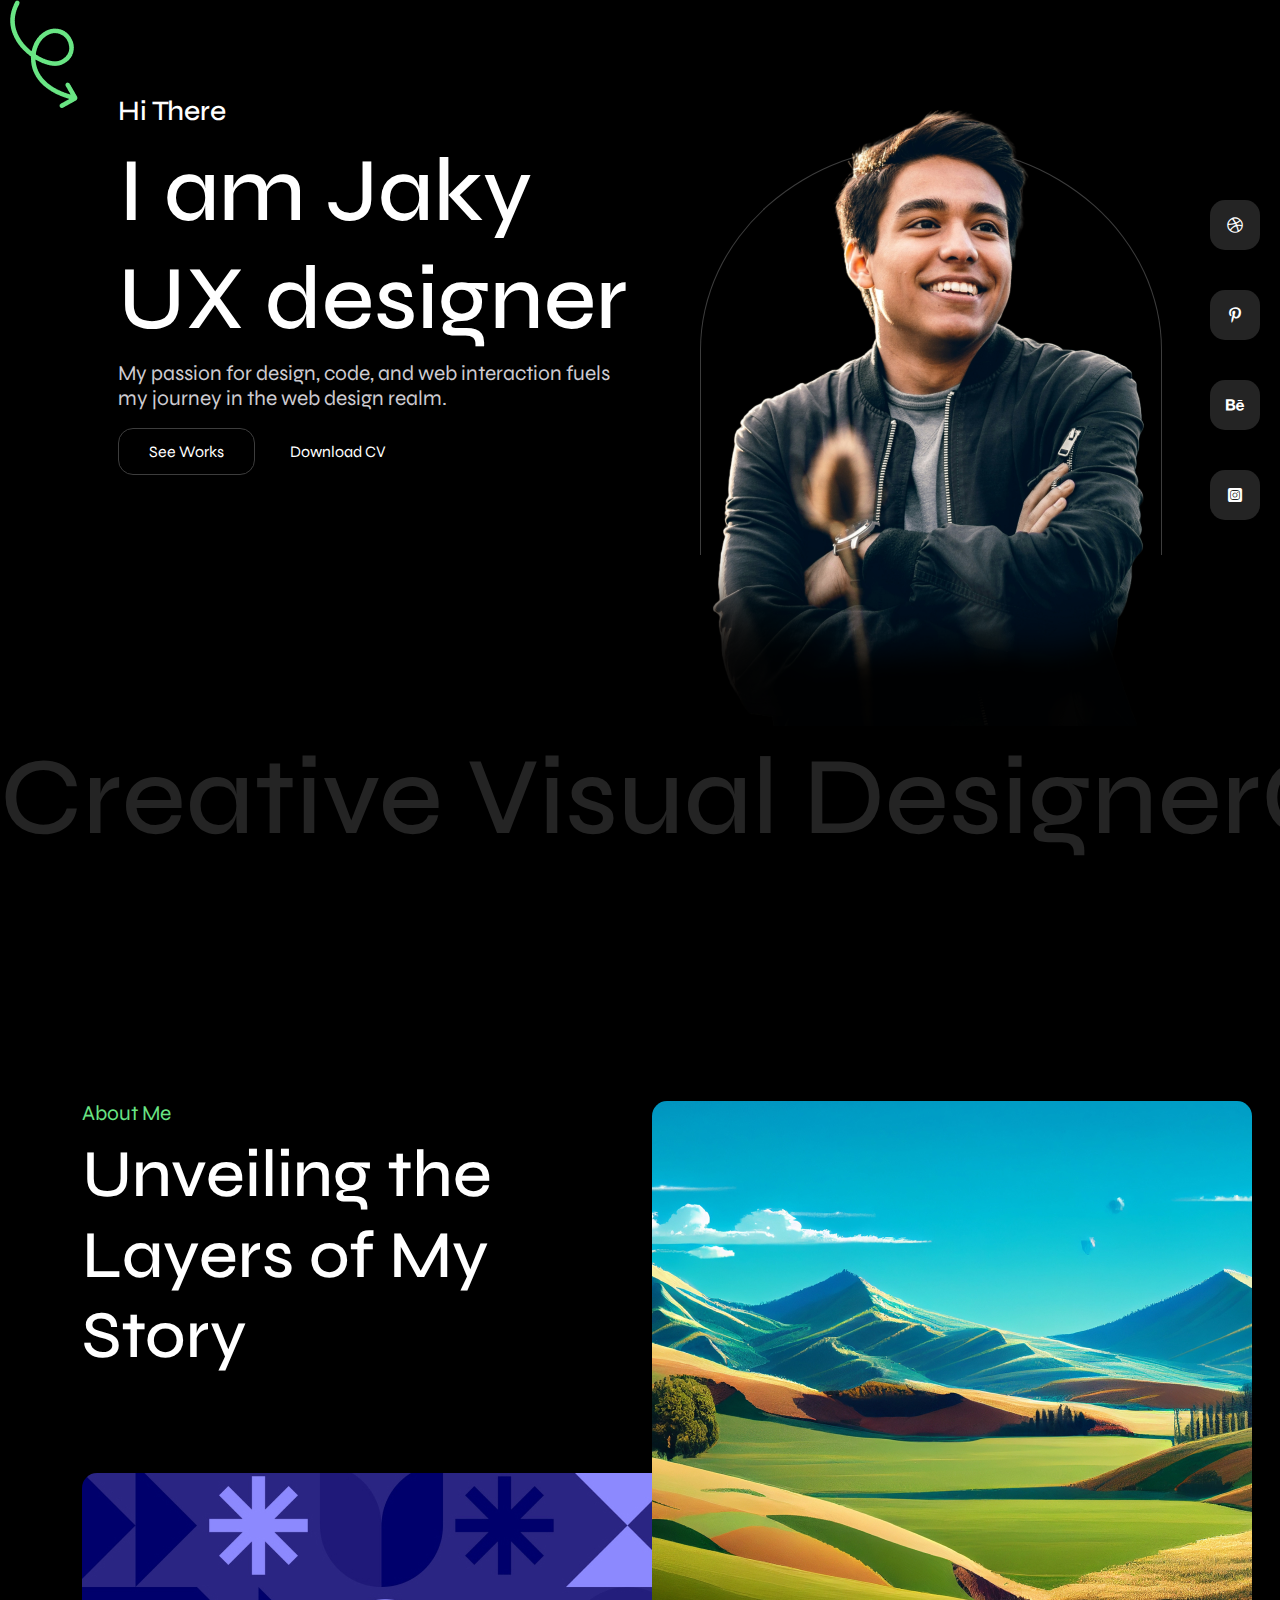
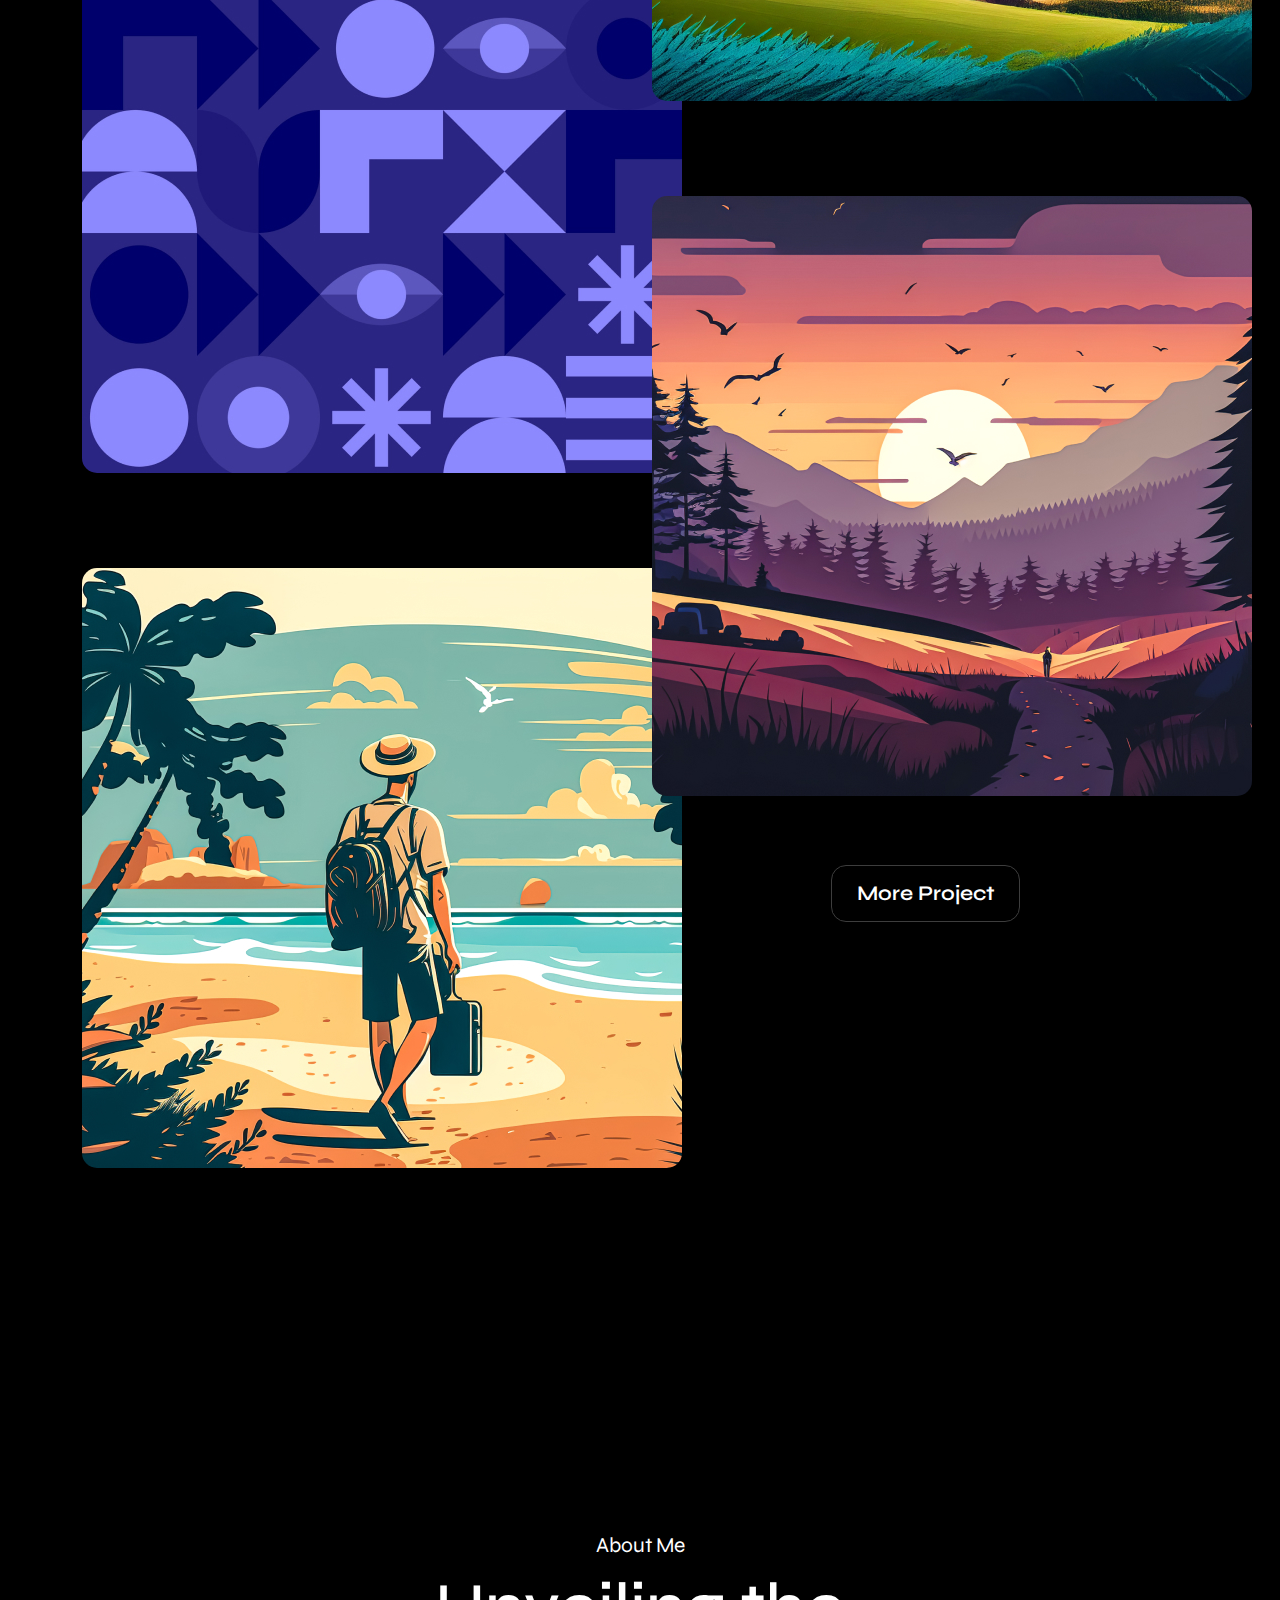
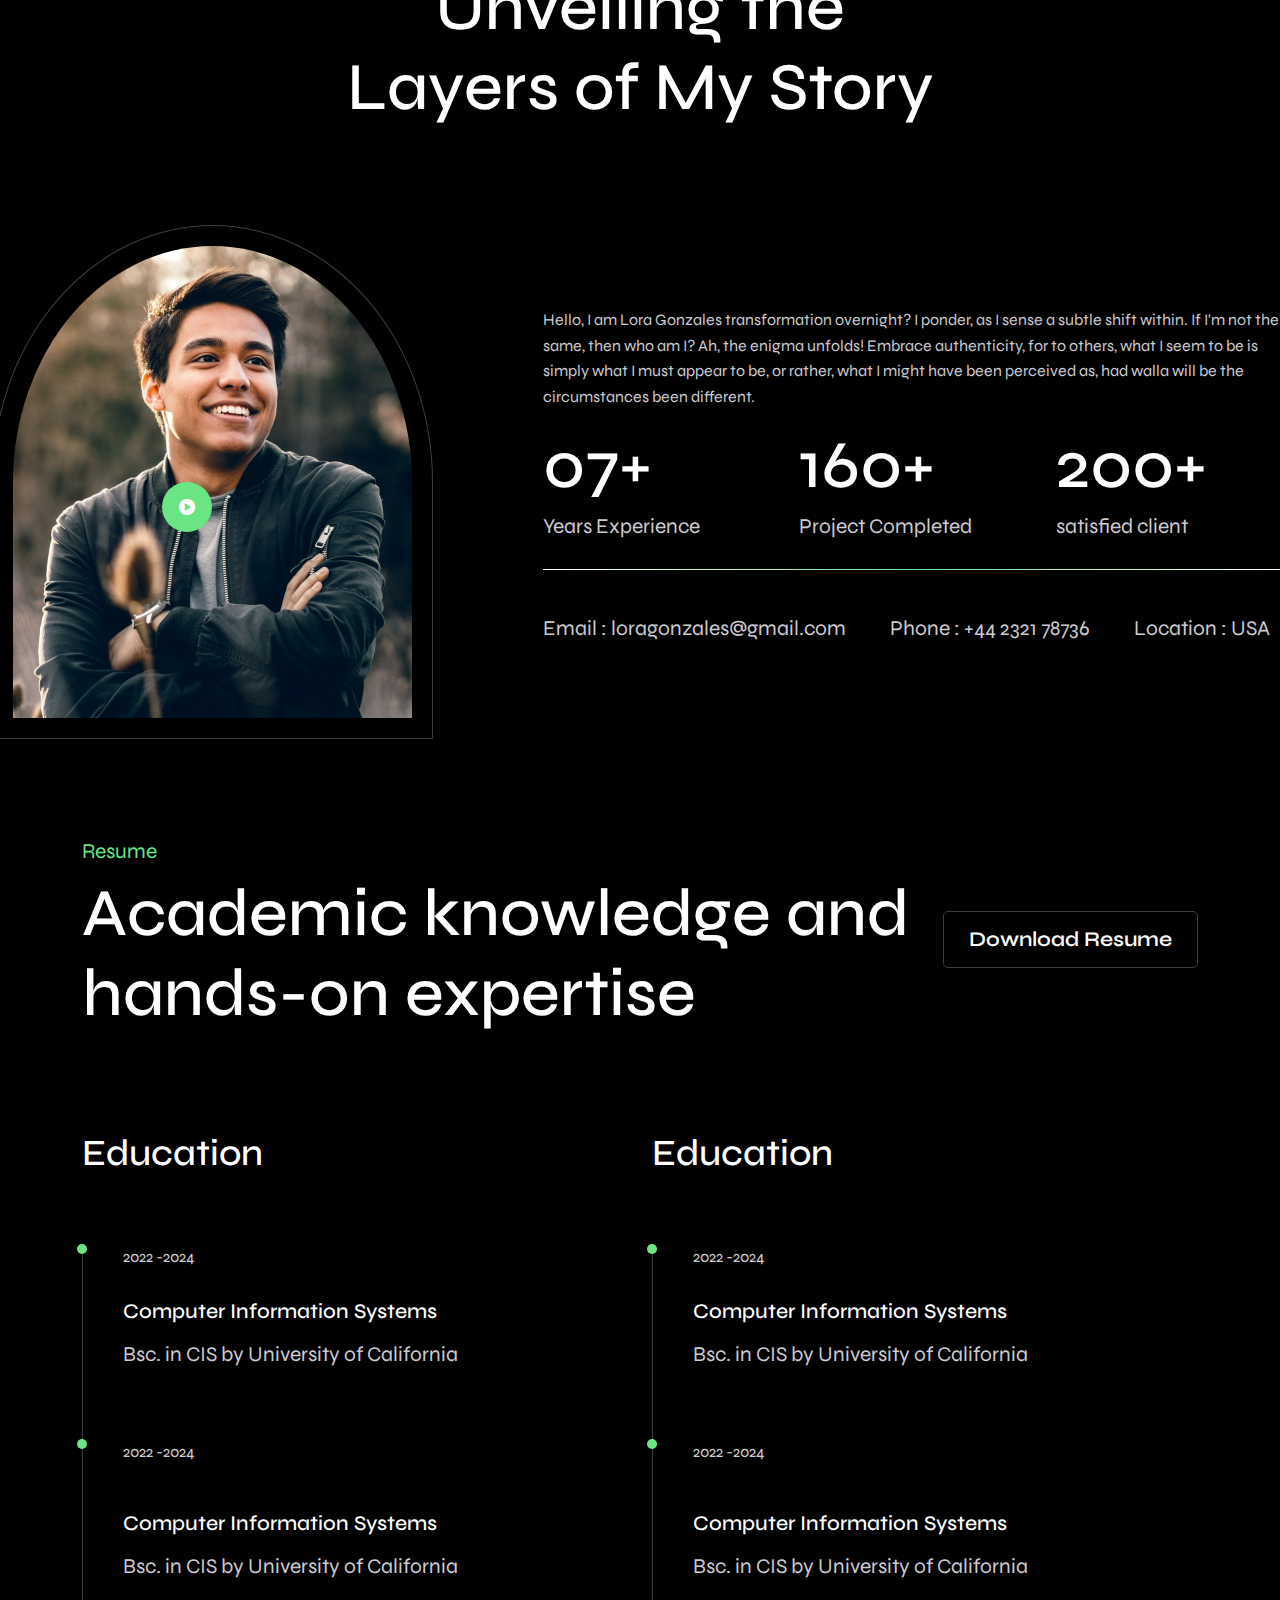
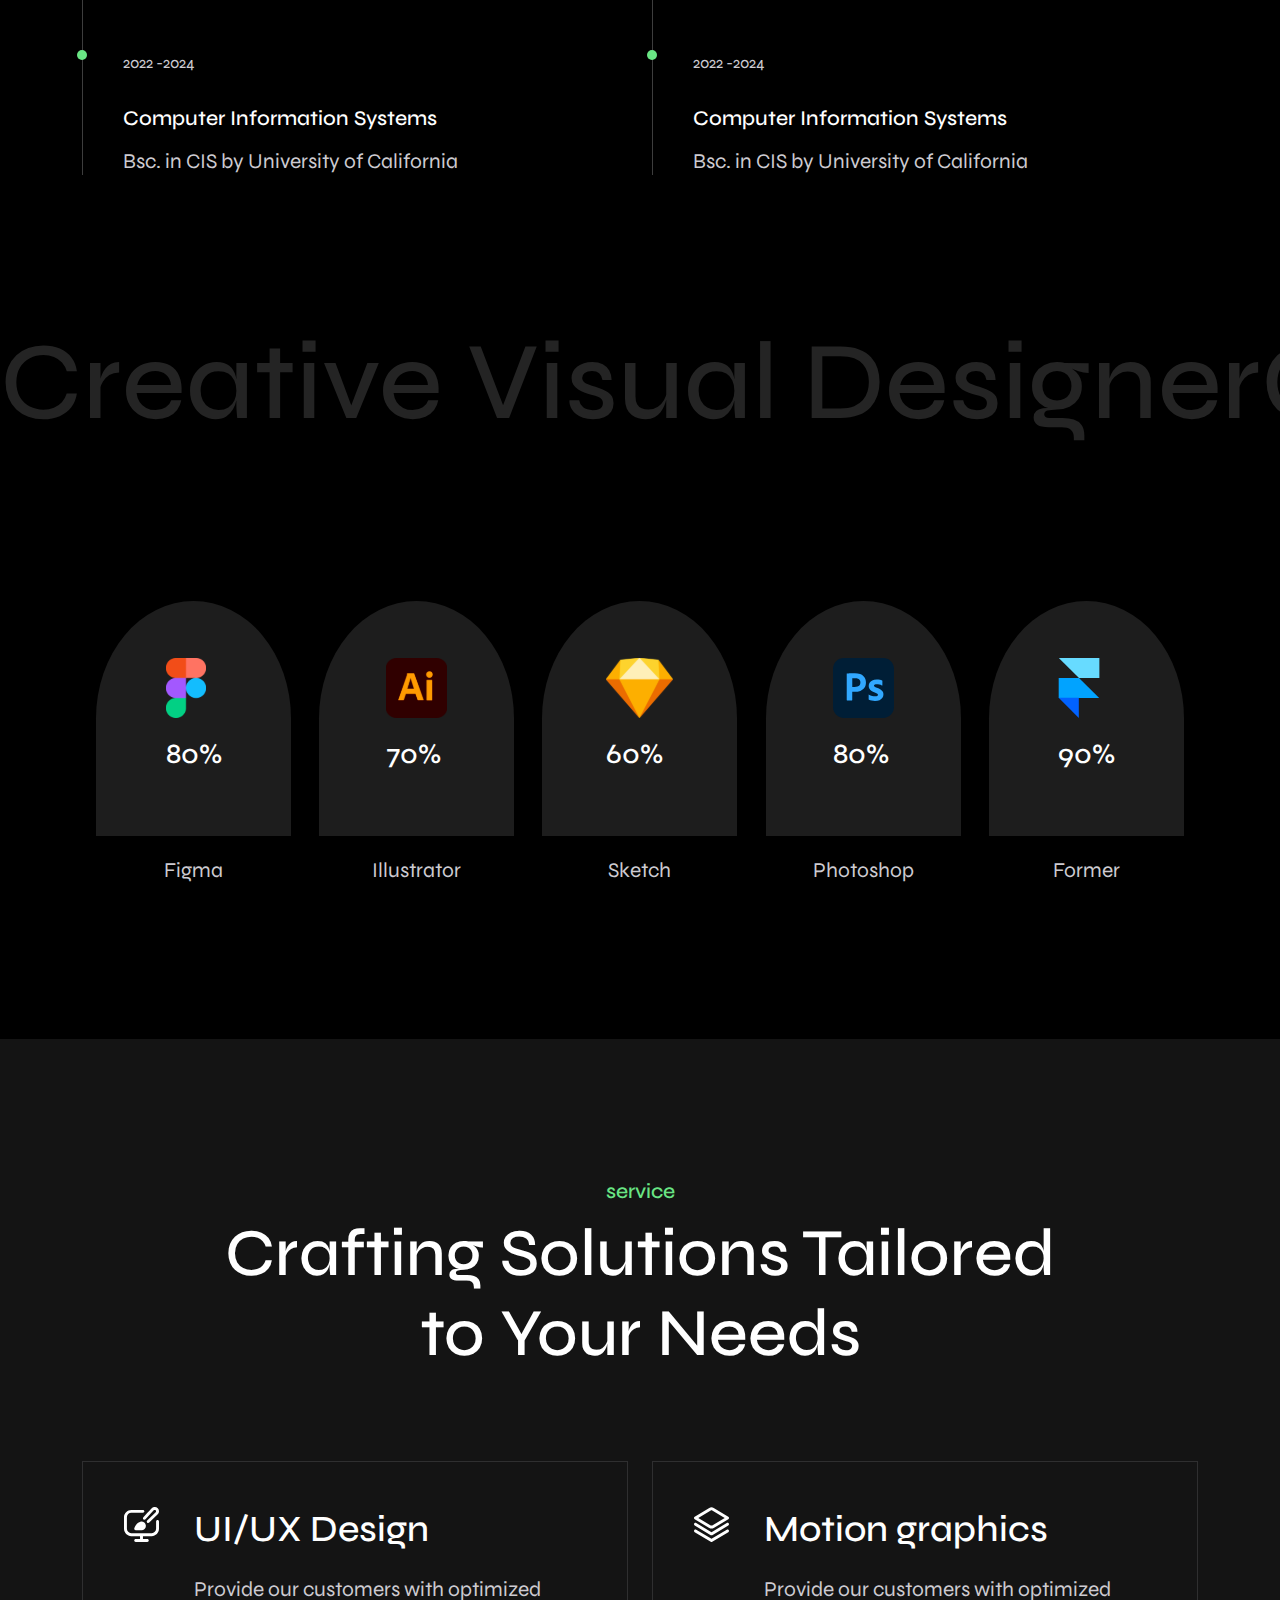
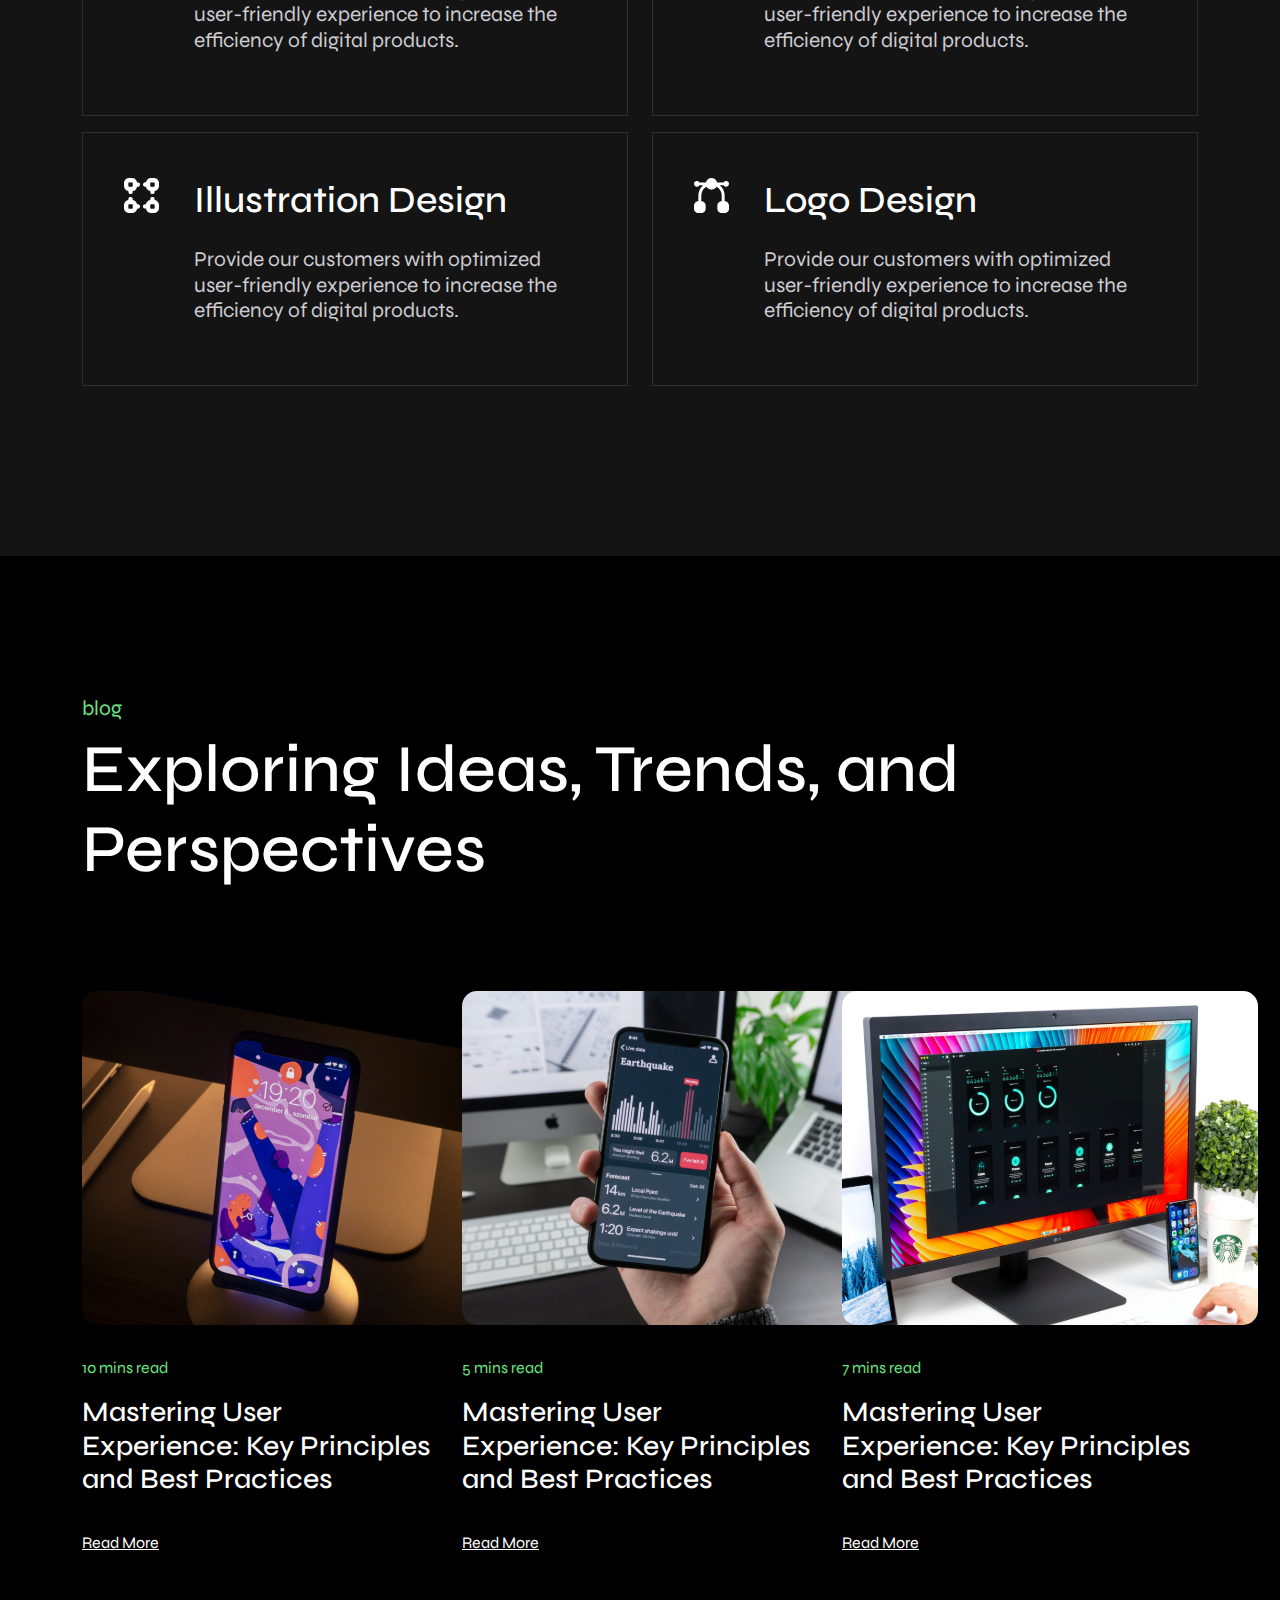
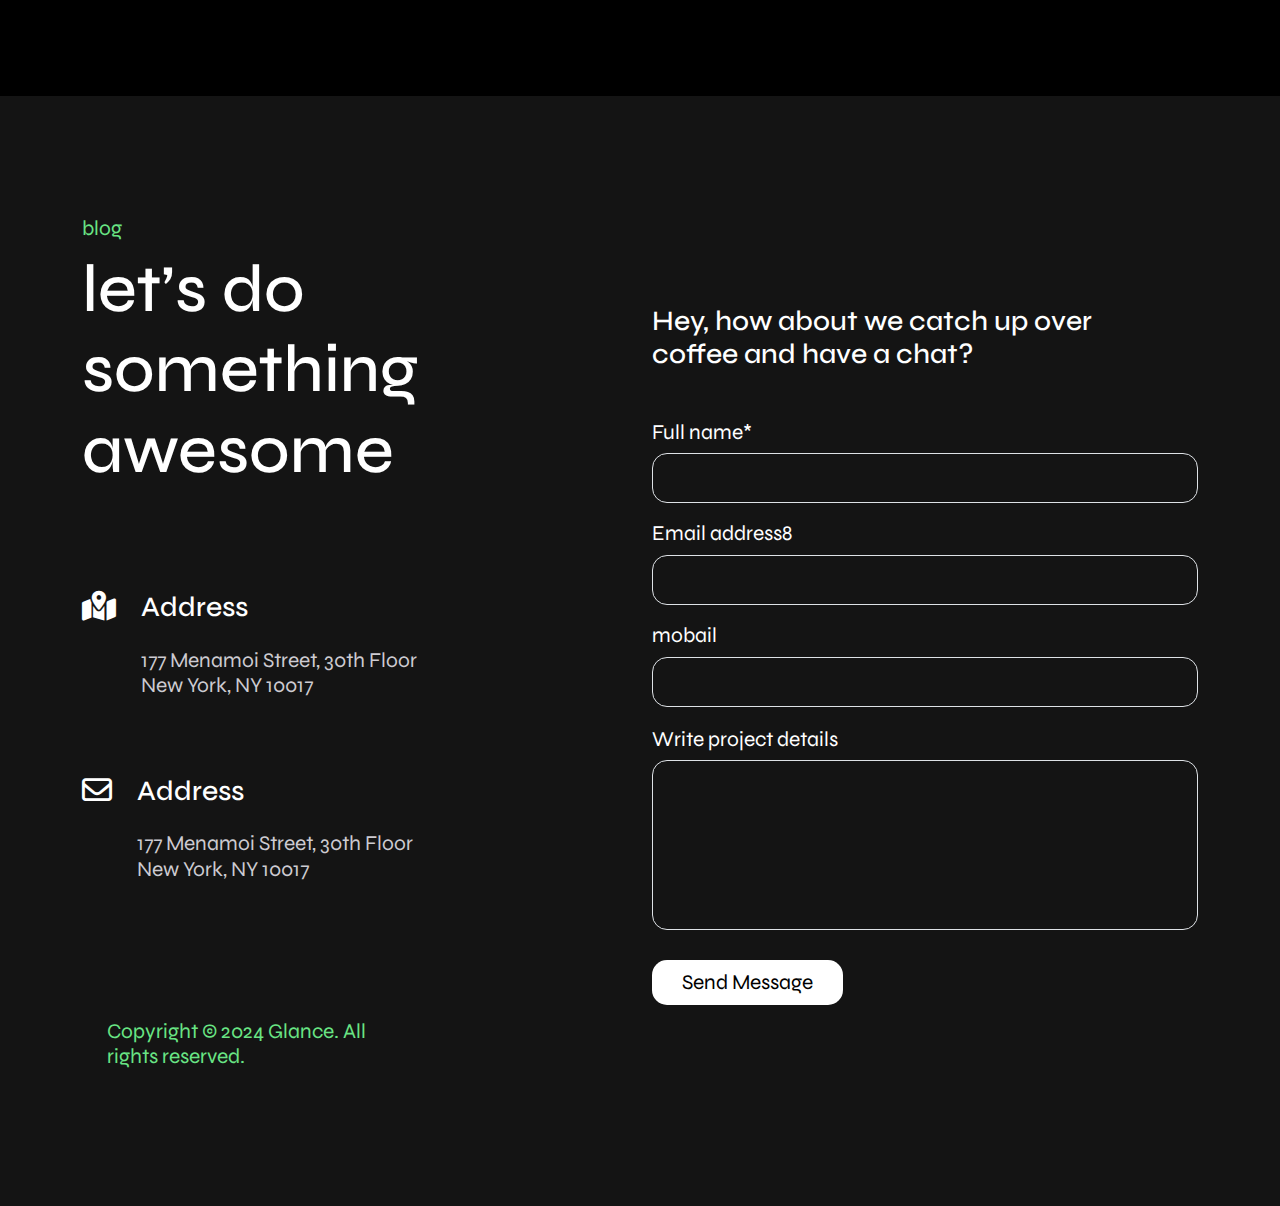
==== commit 7c4e42aa: "contact , portfolio" ====
--- a/index.html
+++ b/index.html
@@ -16,8 +16,8 @@
 </head>
 
 <body class="bg-black text-white">
-      <header></header>
-      <section class="">
+    <header></header>
+    <section class="">
         <div class="container position-relative">
             <div class="cs_hero d-flex cs_pt_95 justify-content-around ">
                 <div class="cs_hero_left">
@@ -25,7 +25,8 @@
                         <div class="cs_section_heading_in">
                             <h4 class="cs_fs_28">Hi There</h4>
                             <h1 class="cs_fs_90">I am Jaky <br> UX designer</h1>
-                            <p class="cs_fs_21 ">My passion for design, code, and web interaction fuels <br> my journey in the web design realm.</p>
+                            <p class="cs_fs_21 ">My passion for design, code, and web interaction fuels <br> my journey
+                                in the web design realm.</p>
 
                         </div>
                     </div>
@@ -40,12 +41,16 @@
             </div>
             <img class="cs_hero_vector position-absolute" src="./assest/img/Vector.png" alt="Vector">
             <div class="cs_social_btns position-absolute d-flex flex-column align-items-center ">
-                <a class="d-flex align-items-center justify-content-center" href="#"><i class="fa-brands fa-dribbble"></i></a>
-                <a class="d-flex align-items-center justify-content-center" href="#"><i class="fa-brands fa-pinterest-p"></i></a>
-                <a class="d-flex align-items-center justify-content-center" href="#"><i class="fa-brands fa-behance"></i></a>
-                 <a class="d-flex align-items-center justify-content-center" href="#"> <i class="fa-brands fa-square-instagram"></i>
-                 </a>
-                   
+                <a class="d-flex align-items-center justify-content-center" href="#"><i
+                        class="fa-brands fa-dribbble"></i></a>
+                <a class="d-flex align-items-center justify-content-center" href="#"><i
+                        class="fa-brands fa-pinterest-p"></i></a>
+                <a class="d-flex align-items-center justify-content-center" href="#"><i
+                        class="fa-brands fa-behance"></i></a>
+                <a class="d-flex align-items-center justify-content-center" href="#"> <i
+                        class="fa-brands fa-square-instagram"></i>
+                </a>
+
             </div>
         </div>
         <div class="cs_moving_wrap d-flex align-items-center ">
@@ -54,50 +59,118 @@
             <h2 class="cs_moving_text text-nowrap">Creative Visual Designer </h2>
             <h2 class="cs_moving_text text-nowrap">Creative Visual Designer </h2>
         </div>
-      </section>
-      <!-- about me -->
-      <section class="cs_pt_140 cs_pb_140">
+    </section>
+
+    <!-- start portfolio -->
+    <section class="cs_portfolio cs_pt_225 cs_pb_225">
+        <div class="container">
+            <div class="row">
+                <div class="col-lg-6">
+                    <div class="cs_section_heading cs_pb_90">
+                        <div class="cs_section_heading_in ">
+                            <h4 class="cs_fs_21 fw-normal text_green">About Me</h4>
+                            <h1 class="cs_fs_67">Unveiling the <br> Layers of My Story</h1>
+            
+                        </div>
+                    </div>
+                  <div class="image_name  position-relative">
+                    <img class=" " src="./assest/img/magicpattern-saRKnTHBEhU-unsplash 1.jpg" alt="portfolio">
+                  <div class="d-flex justify-content-center">
+                    <div class="cs_btn cs_portfolio_btn cs_br_15 text-black position-absolute d-flex ">
+                        <a class="text-black cs_fs_28 fw-semibold " href="#">Magic Pattern</a>
+                   <a href="#"><img src="./assest/img/Arrow.svg" alt="arrow"></a>
+                    </div>
+                  </div>
+                  </div>
+                  <div class="image_name cs_pt_95  position-relative">
+                    <img class=" " src="./assest/img/young-man-beach-by-sea-generative-ai 1.jpg" alt="portfolio">
+                  <div class="d-flex justify-content-center">
+                    <div class="cs_btn cs_portfolio_btn cs_br_15 text-black position-absolute d-flex ">
+                        <a class="text-black cs_fs_28 fw-semibold " href="#">Magic Pattern</a>
+                   <a href="#"><img src="./assest/img/Arrow.svg" alt="arrow"></a>
+                    </div>
+                  </div>
+                  </div>
+                    
+                </div>
+                <div class="col-lg-6">
+                    <div class="image_name  position-relative">
+                        <img class="" src="./assest/img/idyllic-rural-scene-green-meadow-sunset-sky-generative-ai 1.jpg" alt="portfolio">
+                      <div class="d-flex justify-content-center">
+                        <div class="cs_btn cs_portfolio_btn cs_br_15 text-black position-absolute d-flex ">
+                            <a class="text-black cs_fs_28 fw-semibold " href="#">Magic Pattern</a>
+                       <a href="#"><img src="./assest/img/Arrow.svg" alt="arrow"></a>
+                        </div>
+                      </div>
+                      </div>
+                      <div class="image_name cs_pt_95 position-relative">
+                        <img class="" src="./assest/img/sunset-silhouettes-trees-mountains-generative-ai 1.jpg" alt="portfolio">
+                      <div class="d-flex justify-content-center">
+                        <div class="cs_btn cs_portfolio_btn cs_br_15 text-black position-absolute d-flex ">
+                            <a class="text-black cs_fs_28 fw-semibold " href="#">Magic Pattern</a>
+                       <a href="#"><img src="./assest/img/Arrow.svg" alt="arrow"></a>
+                        </div>
+                      </div>
+                      </div>
+               
+                    <div class="cs_pt_85 text-center">
+                        <a class="cs_btn cs_br_15 cs_pl_25 cs_pr_25 cs_pt_15 cs_pb_15 cs_fs_21 fw-semibold" href="#">More Project</a>
+                    </div>
+                </div> 
+                
+            </div>
+        </div>
+
+    </section>
+    <!-- end portfolio -->
+    <!-- start about me -->
+    <section class="cs_pt_140 cs_pb_140">
         <div class="cs_section_heading cs_pb_90">
             <div class="cs_section_heading_in text-center">
                 <h4 class="cs_fs_21 fw-normal">About Me</h4>
                 <h1 class="cs_fs_67">Unveiling the <br> Layers of My Story</h1>
-         
+
             </div>
         </div>
         <div class="cs_aboutMe">
-           <div class="container">
-            <div class="cs_aboutMe_in d-flex align-items-center justify-content-center">
-                <div class="cs_aboutMe_right position-relative ">
-                    <img src="./assest/img/warren-VVEwJJRRHgk-unsplash 1.jpg" alt="">
-                    <div class="play_btn d-flex  align-items-center justify-content-center rounded-circle">
-                        <a href="https://www.youtube.com/watch?v=6mqmmUmX5iQ"><i class="fa-solid fa-circle-play"></i></a>
-                        
-                    </div>
-                </div>
-                <div class="cs_aboutMe_story cs_pb_35 cs_pt_35">
-                    <p>Hello, I am Lora Gonzales transformation overnight? I ponder, as I sense a  subtle shift within. If I'm not the same, then who am I? Ah, the enigma  unfolds! Embrace authenticity, for to others, what I seem to be is  simply what I must appear to be, or rather, what I might have been  perceived as, had walla will be the circumstances been different.</p>
-                    <div class="row cs_experience">
-                        <div class="col-lg-4">
-                            <h2 class="cs_fs_67">07+</h2>
-                            <p class="cs_fs_21 fw-normal">Years Experience</p>
-                        </div>
-                        <div class="col-lg-4">
-                            <h2 class="cs_fs_67">160+</h2>
-                            <p class="cs_fs_21 fw-normal text-nowrap">Project Completed</p>
-                        </div>
-                        <div class="col-lg-4">
-                            <h2 class="cs_fs_67">200+</h2>
-                            <p class="cs_fs_21 fw-normal">satisfied client</p>
-    
-                        </div>
-                    </div>
-                    <img src="./assest/img/line.jpg" alt="">
-                    <p class="cs_fs_21 cs_pt_35">
-                        <span class="cs_pr_40">Email : loragonzales@gmail.com </span> <span class="cs_pr_40"> Phone : +44 2321 78736</span> <span>Location : USA</span>
-                    </p>
-                </div>
-            </div>
-           </div>
+            <div class="container">
+                <div class="cs_aboutMe_in d-flex align-items-center justify-content-center">
+                    <div class="cs_aboutMe_right position-relative ">
+                        <img src="./assest/img/warren-VVEwJJRRHgk-unsplash 1.jpg" alt="">
+                        <div class="play_btn d-flex  align-items-center justify-content-center rounded-circle">
+                            <a href="https://www.youtube.com/watch?v=6mqmmUmX5iQ"><i
+                                    class="fa-solid fa-circle-play"></i></a>
+
+                        </div>
+                    </div>
+                    <div class="cs_aboutMe_story cs_pb_35 cs_pt_35">
+                        <p>Hello, I am Lora Gonzales transformation overnight? I ponder, as I sense a subtle shift
+                            within. If I'm not the same, then who am I? Ah, the enigma unfolds! Embrace authenticity,
+                            for to others, what I seem to be is simply what I must appear to be, or rather, what I might
+                            have been perceived as, had walla will be the circumstances been different.</p>
+                        <div class="row cs_experience">
+                            <div class="col-lg-4">
+                                <h2 class="cs_fs_67">07+</h2>
+                                <p class="cs_fs_21 fw-normal">Years Experience</p>
+                            </div>
+                            <div class="col-lg-4">
+                                <h2 class="cs_fs_67">160+</h2>
+                                <p class="cs_fs_21 fw-normal text-nowrap">Project Completed</p>
+                            </div>
+                            <div class="col-lg-4">
+                                <h2 class="cs_fs_67">200+</h2>
+                                <p class="cs_fs_21 fw-normal">satisfied client</p>
+
+                            </div>
+                        </div>
+                        <img src="./assest/img/line.jpg" alt="">
+                        <p class="cs_fs_21 cs_pt_35">
+                            <span class="cs_pr_40">Email : loragonzales@gmail.com </span> <span class="cs_pr_40"> Phone
+                                : +44 2321 78736</span> <span>Location : USA</span>
+                        </p>
+                    </div>
+                </div>
+            </div>
         </div>
         <div class="cs_resume">
             <div class="container">
@@ -105,12 +178,13 @@
                     <div class="cs_section_heading_in ">
                         <h4 class="cs_fs_21 fw-normal text_green">Resume</h4>
                         <h1 class="cs_fs_67">Academic knowledge and <br> hands-on expertise</h1>
-                 
-                    </div>
-                   <div class="cs_section_heading_right">
-                    <a href="#" class="cs_btn cs_pb_15 cs_pt_15 cs_pr_25 cs_pl_25 cs_br_5 cs_fs_21 fw-semibold"> Download Resume</a>
-
-                   </div>
+
+                    </div>
+                    <div class="cs_section_heading_right">
+                        <a href="#" class="cs_btn cs_pb_15 cs_pt_15 cs_pr_25 cs_pl_25 cs_br_5 cs_fs_21 fw-semibold">
+                            Download Resume</a>
+
+                    </div>
                 </div>
 
                 <div class="row cs_pb_120">
@@ -121,7 +195,7 @@
                             </div>
                             <div class="cs_resume_height_60"></div>
                             <div class="cs_resume_timeline_wrap">
-                              
+
                                 <div class="cs_resume_timeline cs_pb_55">
                                     <p class="cs_pb_30 m-0">2022 -2024</p>
                                     <h4 class="cs_fs_21 cs_pb_10">Computer Information Systems</h4>
@@ -147,7 +221,7 @@
                             </div>
                             <div class="cs_resume_height_60"></div>
                             <div class="cs_resume_timeline_wrap">
-                              
+
                                 <div class="cs_resume_timeline cs_pb_55">
                                     <p class="cs_pb_30 m-0">2022 -2024</p>
                                     <h4 class="cs_fs_21 cs_pb_10">Computer Information Systems</h4>
@@ -177,57 +251,249 @@
         </div>
 
         <div class="cs_skill cs_pt_140">
-          <div class="container">
-            <div class="cs_skill_in d-flex align-items-center justify-content-around">
-                <div class="cs_skill_data">
-                    <div class="cs_skill_data_in d-flex align-items-center justify-content-center">
-                        <div>
-                            <img class="cs_pb_20" src="./assest/img/figma-logo.svg" alt="">
-                        <h3>80%</h3>
-                        </div>
-                    </div>
-                    <p class="cs_fs_21 cs_pt_22 text-center">Figma</p>
-                </div>
-                <div class="cs_skill_data">
-                    <div class="cs_skill_data_in d-flex align-items-center justify-content-center">
-                        <div>
-                            <img class="cs_pb_20" src="./assest/img/Adobe_Illustrator_CC_icon 1.svg" alt="">
-                        <h3>70%</h3>
-                        </div>
-                    </div>
-                    <p class="cs_fs_21 cs_pt_22 text-center">Illustrator</p>
-                </div>
-                <div class="cs_skill_data">
-                    <div class="cs_skill_data_in d-flex align-items-center justify-content-center">
-                        <div>
-                            <img class="cs_pb_20" src="./assest/img/Sketch_Logo.svg" alt="">
-                        <h3>60%</h3>
-                        </div>
-                    </div>
-                    <p class="cs_fs_21 cs_pt_22 text-center">Sketch</p>
-                </div>
-                <div class="cs_skill_data">
-                    <div class="cs_skill_data_in d-flex align-items-center justify-content-center">
-                        <div>
-                            <img class="cs_pb_20" src="./assest/img/Adobe_Photoshop_CC_icon 1.svg" alt="">
-                        <h3>80%</h3>
-                        </div>
-                    </div>
-                    <p class="cs_fs_21 cs_pt_22 text-center">Photoshop</p>
-                </div>
-                <div class="cs_skill_data">
-                    <div class="cs_skill_data_in d-flex align-items-center justify-content-center">
-                        <div>
-                            <img class="cs_pb_20" src="./assest//img/Groupzigzag.svg" alt="">
-                        <h3>90%</h3>
-                        </div>
-                    </div>
-                    <p class="cs_fs_21 cs_pt_22 text-center">Former</p>
-                </div>
-            </div>
-          </div>
-        </div>
-      </section>
+            <div class="container">
+                <div class="cs_skill_in d-flex align-items-center justify-content-around">
+                    <div class="cs_skill_data">
+                        <div class="cs_skill_data_in d-flex align-items-center justify-content-center">
+                            <div>
+                                <img class="cs_pb_20" src="./assest/img/figma-logo.svg" alt="">
+                                <h3>80%</h3>
+                            </div>
+                        </div>
+                        <p class="cs_fs_21 cs_pt_22 text-center">Figma</p>
+                    </div>
+                    <div class="cs_skill_data">
+                        <div class="cs_skill_data_in d-flex align-items-center justify-content-center">
+                            <div>
+                                <img class="cs_pb_20" src="./assest/img/Adobe_Illustrator_CC_icon 1.svg" alt="">
+                                <h3>70%</h3>
+                            </div>
+                        </div>
+                        <p class="cs_fs_21 cs_pt_22 text-center">Illustrator</p>
+                    </div>
+                    <div class="cs_skill_data">
+                        <div class="cs_skill_data_in d-flex align-items-center justify-content-center">
+                            <div>
+                                <img class="cs_pb_20" src="./assest/img/Sketch_Logo.svg" alt="">
+                                <h3>60%</h3>
+                            </div>
+                        </div>
+                        <p class="cs_fs_21 cs_pt_22 text-center">Sketch</p>
+                    </div>
+                    <div class="cs_skill_data">
+                        <div class="cs_skill_data_in d-flex align-items-center justify-content-center">
+                            <div>
+                                <img class="cs_pb_20" src="./assest/img/Adobe_Photoshop_CC_icon 1.svg" alt="">
+                                <h3>80%</h3>
+                            </div>
+                        </div>
+                        <p class="cs_fs_21 cs_pt_22 text-center">Photoshop</p>
+                    </div>
+                    <div class="cs_skill_data">
+                        <div class="cs_skill_data_in d-flex align-items-center justify-content-center">
+                            <div>
+                                <img class="cs_pb_20" src="./assest//img/Groupzigzag.svg" alt="">
+                                <h3>90%</h3>
+                            </div>
+                        </div>
+                        <p class="cs_fs_21 cs_pt_22 text-center">Former</p>
+                    </div>
+                </div>
+            </div>
+        </div>
+    </section>
+    <!-- end about me -->
+    <!-- start service section -->
+
+    <section>
+        <div class="cs_service cs_pb_170 cs_pt_140">
+            <div class="container">
+                <div class="cs_section_heading cs_pb_80">
+                    <div class="cs_section_heading_in text-center">
+                        <h4 class="cs_fs_21 text_green">service</h4>
+                        <h1 class="cs_fs_67">Crafting Solutions Tailored <br> to Your Needs</h1>
+                    </div>
+                </div>
+
+                    <div class="cs_service_in">
+                        <div class="row row-gap-3">
+                            <div class="col-lg-6">
+                                <div class="cs_service_data cs_pt_45 cs_pb_45 cs_pl_41 cs_pr_41 d-flex cs_column_gap_35">
+                                    <div class="cs_service_icon">
+                                        <img src="./assest/img/services/customize-computer.svg" alt="computer">
+                                    </div>
+                                    <div class="cs_service_title">
+                                        <h3 class="cs_fs_37 cs_pb_25 m-0">UI/UX Design</h3>
+                                        <p class="cs_fs_21">Provide our customers with optimized user-friendly experience to increase the
+                                            efficiency of digital products.</p>
+                                    </div>
+                                </div>
+                            </div>
+                            <div class="col-lg-6">
+                                <div class="cs_service_data cs_pt_45 cs_pb_45 cs_pl_41 cs_pr_41 d-flex cs_column_gap_35">
+                                    <div class="cs_service_icon">
+                                        <img src="./assest/img/services/layers.svg" alt="computer">
+                                    </div>
+                                    <div class="cs_service_title">
+                                        <h3 class="cs_fs_37 cs_pb_25 m-0">Motion graphics</h3>
+                                        <p class="cs_fs_21">Provide our customers with optimized user-friendly experience to increase the
+                                            efficiency of digital products.</p>
+                                    </div>
+                                </div>
+                            </div>
+                            <div class="col-lg-6">
+                                <div class="cs_service_data cs_pt_45 cs_pb_45 cs_pl_41 cs_pr_41 d-flex cs_column_gap_35">
+                                    <div class="cs_service_icon">
+                                        <img src="./assest/img/services/vector (3).svg" alt="computer">
+                                    </div>
+                                    <div class="cs_service_title">
+                                        <h3 class="cs_fs_37 cs_pb_25 m-0">Illustration Design</h3>
+                                        <p class="cs_fs_21">Provide our customers with optimized user-friendly experience to increase the
+                                            efficiency of digital products.</p>
+                                    </div>
+                                </div>
+                            </div>
+                            <div class="col-lg-6">
+                                <div class="cs_service_data cs_pt_45 cs_pb_45 cs_pl_41 cs_pr_41 d-flex cs_column_gap_35">
+                                    <div class="cs_service_icon">
+                                        <img src="./assest/img/services/vector-alt.svg" alt="computer">
+                                    </div>
+                                    <div class="cs_service_title">
+                                        <h3 class="cs_fs_37 cs_pb_25 m-0">Logo Design</h3>
+                                        <p class="cs_fs_21">Provide our customers with optimized user-friendly experience to increase the
+                                            efficiency of digital products.</p>
+                                    </div>
+                                </div>
+                            </div>
+                           
+                        
+                    </div>
+                </div>
+            </div>
+
+        </div>
+    </section>
+
+    <!-- end service section -->
+    <!-- start blog section -->
+    <section class="cs_pt_140 cs_pb_140">
+       <div class="container">
+        <div class="cs_section_heading cs_pb_90 cs_pb_93">
+            <div class="cs_section_heading_in ">
+                <h4 class="cs_fs_21 text_green fw-normal">blog</h4>
+                <h1 class="cs_fs_67">Exploring Ideas, Trends, and <br> Perspectives</h1>
+
+            </div>
+        </div>
+        <div class="cs_blog">
+            <div class="row">
+                <div class="col-lg-4">
+                    <div class="cs_blog_in">
+                        <div class="cs_blog_thumb cs_pb_30">
+                            <img class="cs_br_15" src="./assest/img/blog/balazs-ketyi-74tfa1hJQws-unsplash 1.jpg" alt="blog1">
+                        </div>
+                        <div class="cs_blog_details">
+                            <p class="text_green">10 mins read</p>
+                            <h3 class="cs_pb_25 cs_fs_28">Mastering User Experience: Key Principles and Best Practices</h3>
+                            <a href="#">Read More</a>
+                        </div>
+                    </div>
+                </div>
+                <div class="col-lg-4">
+                    <div class="cs_blog_in">
+                        <div class="cs_blog_thumb cs_pb_30">
+                            <img class="cs_br_15" src="./assest/img/blog/balazs-ketyi-6ba_vdgx_go-unsplash 1.svg" alt="blog1">
+                        </div>
+                        <div class="cs_blog_details">
+                            <p class="text_green">5 mins read</p>
+                            <h3 class="cs_pb_25 cs_fs_28">Mastering User Experience: Key Principles and Best Practices</h3>
+                            <a href="#">Read More</a>
+                        </div>
+                    </div>
+                </div>
+                <div class="col-lg-4">
+                    <div class="cs_blog_in">
+                        <div class="cs_blog_thumb cs_pb_30">
+                            <img class="cs_br_15" src="./assest/img/blog/daniel-korpai-iopITwyUcTA-unsplash 1.svg" alt="blog1">
+                        </div>
+                        <div class="cs_blog_details">
+                            <p class="text_green">7 mins read</p>
+                            <h3 class="cs_pb_25 cs_fs_28">Mastering User Experience: Key Principles and Best Practices</h3>
+                            <a href="#">Read More</a>
+                        </div>
+                    </div>
+                </div>
+                
+            </div>
+        </div>
+       </div>
+    </section>
+    <!-- start blog section -->
+    <!-- start contact section -->
+    <section class="cs_contact cs_pb_120 cs_pt_120">
+        <div class="container">
+            <div class="row align-items-center justify-content-between">
+                <div class="col-lg-6 ">
+                    <div class="cs_section_heading cs_pb_90 cs_pb_93">
+                        <div class="cs_section_heading_in ">
+                            <h4 class="cs_fs_21 text_green fw-normal">blog</h4>
+                            <h1 class="cs_fs_67">let’s do something <br> awesome</h1>
+            
+                        </div>
+                    </div>
+                    <div class="cs_address d-flex">
+                        <div class="cs_address_icon cs_pr_25">
+                            <a href="#"><i class="fa-solid fa-map-location-dot cs_fs_30 "></i></a>
+                        </div>
+                        <div class="cs_address_details">
+                            <h2 class="cs_fs_28 cs_pb_15">Address</h2>
+                            <p class="cs_fs_21">177 Menamoi Street, 30th Floor <br> New York, NY 10017</p>
+                        </div>
+                    </div>
+                    <div class="cs_address d-flex cs_pt_60">
+                        <div class="cs_address_icon cs_pr_25">
+                            <a href="#"><i class="fa-regular fa-envelope cs_fs_30"></i></a>
+                        </div>
+                        <div class="cs_address_details">
+                            <h2 class="cs_fs_28 cs_pb_15">Address</h2>
+                            <p class="cs_fs_21">177 Menamoi Street, 30th Floor <br> New York, NY 10017</p>
+                        </div>
+                    </div>
+                    <div class="cs_pt_120 cs_ml_25">
+                        <p class="cs_fs_21 text_green">Copyright © 2024 Glance. All <br> rights reserved.</p>
+                    </div>
+                </div>
+                <div class="col-lg-6">
+                    <div class="cs_contact_form">
+                        <div class="cs_contact_form_title cs_pb_40">
+                            <h2 class="cs_fs_28 c">Hey, how about we catch up over <br> coffee and have a chat?</h2>
+                        </div>
+                            <form>
+                                <div class="cs_pb_18">
+                                    <label for="exampleInputEmail1" class="form-label cs_fs_21">Full name*</label>
+                                    <input type="name" class="form-control" id="exampleInputEmail1" aria-describedby="emailHelp">
+                                    </div>
+                                <div class="cs_pb_18">
+                                    <label for="exampleInputEmail1" class="form-label cs_fs_21">Email address8</label>
+                                    <input type="email" class="form-control" id="exampleInputEmail1" aria-describedby="emailHelp">
+                                    </div>
+                                <div class="cs_pb_20">
+                                    <label for="exampleInputEmail1" class="form-label cs_fs_21">mobail</label>
+                                    <input type="email" class="form-control" id="exampleInputEmail1" aria-describedby="emailHelp">
+                                    </div>
+                                <div class=" cs_pb_40">
+                                    <label for="exampleInputEmail1" class="form-label cs_fs_21">Write project details</label>
+                                    <input type="email" class="form-control text-ariea" id="exampleInputEmail1" aria-describedby="emailHelp">
+                                    </div>
+                                    <a class="cs_pt_10 cs_pb_10 cs_pl_30 cs_pr_30 text-black bg-white cs_fs_21 cs_br_15" href="$">Send Message</a>
+                            </form>
+                        
+                    </div>
+                </div>
+            </div>
+        </div>
+    </section>
+    <!-- end contact section -->
 
 </body>
 
--- a/css/style.css
+++ b/css/style.css
@@ -1 +1 @@
-body{color:#fff;background-color:#000;font-family:"Syne",sans-serif;font-size:16px;font-weight:400;line-height:1.6em;overflow-x:hidden}.cs_fs_10{font-size:10px}.cs_fs_11{font-size:11px}.cs_fs_12{font-size:12px}.cs_fs_13{font-size:13px}.cs_fs_14{font-size:14px}.cs_fs_15{font-size:15px}.cs_fs_16{font-size:16px}.cs_fs_17{font-size:17px}.cs_fs_18{font-size:18px}.cs_fs_19{font-size:19px}.cs_fs_20{font-size:20px}.cs_fs_21{font-size:21px}.cs_fs_22{font-size:22px}.cs_fs_23{font-size:23px}.cs_fs_24{font-size:24px}.cs_fs_25{font-size:25px}.cs_fs_26{font-size:26px}.cs_fs_27{font-size:27px}.cs_fs_28{font-size:28px}.cs_fs_29{font-size:29px}.cs_fs_30{font-size:30px}.cs_fs_31{font-size:31px}.cs_fs_32{font-size:32px}.cs_fs_33{font-size:33px}.cs_fs_34{font-size:34px}.cs_fs_35{font-size:35px}.cs_fs_36{font-size:36px}.cs_fs_37{font-size:37px}.cs_fs_38{font-size:38px}.cs_fs_39{font-size:39px}.cs_fs_40{font-size:40px}.cs_fs_41{font-size:41px}.cs_fs_42{font-size:42px}.cs_fs_43{font-size:43px}.cs_fs_44{font-size:44px}.cs_fs_45{font-size:45px}.cs_fs_46{font-size:46px}.cs_fs_47{font-size:47px}.cs_fs_48{font-size:48px}.cs_fs_49{font-size:49px}.cs_fs_50{font-size:50px}.cs_fs_51{font-size:51px}.cs_fs_52{font-size:52px}.cs_fs_53{font-size:53px}.cs_fs_54{font-size:54px}.cs_fs_55{font-size:55px}.cs_fs_56{font-size:56px}.cs_fs_57{font-size:57px}.cs_fs_58{font-size:58px}.cs_fs_59{font-size:59px}.cs_fs_60{font-size:60px}.cs_fs_61{font-size:61px}.cs_fs_62{font-size:62px}.cs_fs_63{font-size:63px}.cs_fs_64{font-size:64px}.cs_fs_65{font-size:65px}.cs_fs_66{font-size:66px}.cs_fs_67{font-size:67px}.cs_fs_68{font-size:68px}.cs_fs_69{font-size:69px}.cs_fs_70{font-size:70px}.cs_fs_71{font-size:71px}.cs_fs_72{font-size:72px}.cs_fs_73{font-size:73px}.cs_fs_74{font-size:74px}.cs_fs_75{font-size:75px}.cs_fs_76{font-size:76px}.cs_fs_77{font-size:77px}.cs_fs_78{font-size:78px}.cs_fs_79{font-size:79px}.cs_fs_80{font-size:80px}.cs_fs_81{font-size:81px}.cs_fs_82{font-size:82px}.cs_fs_83{font-size:83px}.cs_fs_84{font-size:84px}.cs_fs_85{font-size:85px}.cs_fs_86{font-size:86px}.cs_fs_87{font-size:87px}.cs_fs_88{font-size:88px}.cs_fs_89{font-size:89px}.cs_fs_90{font-size:90px}.cs_pt_10{padding-top:10px}.cs_pt_11{padding-top:11px}.cs_pt_12{padding-top:12px}.cs_pt_13{padding-top:13px}.cs_pt_14{padding-top:14px}.cs_pt_15{padding-top:15px}.cs_pt_16{padding-top:16px}.cs_pt_17{padding-top:17px}.cs_pt_18{padding-top:18px}.cs_pt_19{padding-top:19px}.cs_pt_20{padding-top:20px}.cs_pt_21{padding-top:21px}.cs_pt_22{padding-top:22px}.cs_pt_23{padding-top:23px}.cs_pt_24{padding-top:24px}.cs_pt_25{padding-top:25px}.cs_pt_26{padding-top:26px}.cs_pt_27{padding-top:27px}.cs_pt_28{padding-top:28px}.cs_pt_29{padding-top:29px}.cs_pt_30{padding-top:30px}.cs_pt_31{padding-top:31px}.cs_pt_32{padding-top:32px}.cs_pt_33{padding-top:33px}.cs_pt_34{padding-top:34px}.cs_pt_35{padding-top:35px}.cs_pt_36{padding-top:36px}.cs_pt_37{padding-top:37px}.cs_pt_38{padding-top:38px}.cs_pt_39{padding-top:39px}.cs_pt_40{padding-top:40px}.cs_pt_41{padding-top:41px}.cs_pt_42{padding-top:42px}.cs_pt_43{padding-top:43px}.cs_pt_44{padding-top:44px}.cs_pt_45{padding-top:45px}.cs_pt_46{padding-top:46px}.cs_pt_47{padding-top:47px}.cs_pt_48{padding-top:48px}.cs_pt_49{padding-top:49px}.cs_pt_50{padding-top:50px}.cs_pt_51{padding-top:51px}.cs_pt_52{padding-top:52px}.cs_pt_53{padding-top:53px}.cs_pt_54{padding-top:54px}.cs_pt_55{padding-top:55px}.cs_pt_56{padding-top:56px}.cs_pt_57{padding-top:57px}.cs_pt_58{padding-top:58px}.cs_pt_59{padding-top:59px}.cs_pt_60{padding-top:60px}.cs_pt_61{padding-top:61px}.cs_pt_62{padding-top:62px}.cs_pt_63{padding-top:63px}.cs_pt_64{padding-top:64px}.cs_pt_65{padding-top:65px}.cs_pt_66{padding-top:66px}.cs_pt_67{padding-top:67px}.cs_pt_68{padding-top:68px}.cs_pt_69{padding-top:69px}.cs_pt_70{padding-top:70px}.cs_pt_71{padding-top:71px}.cs_pt_72{padding-top:72px}.cs_pt_73{padding-top:73px}.cs_pt_74{padding-top:74px}.cs_pt_75{padding-top:75px}.cs_pt_76{padding-top:76px}.cs_pt_77{padding-top:77px}.cs_pt_78{padding-top:78px}.cs_pt_79{padding-top:79px}.cs_pt_80{padding-top:80px}.cs_pt_81{padding-top:81px}.cs_pt_82{padding-top:82px}.cs_pt_83{padding-top:83px}.cs_pt_84{padding-top:84px}.cs_pt_85{padding-top:85px}.cs_pt_86{padding-top:86px}.cs_pt_87{padding-top:87px}.cs_pt_88{padding-top:88px}.cs_pt_89{padding-top:89px}.cs_pt_90{padding-top:90px}.cs_pt_91{padding-top:91px}.cs_pt_92{padding-top:92px}.cs_pt_93{padding-top:93px}.cs_pt_94{padding-top:94px}.cs_pt_95{padding-top:95px}.cs_pt_96{padding-top:96px}.cs_pt_97{padding-top:97px}.cs_pt_98{padding-top:98px}.cs_pt_99{padding-top:99px}.cs_pt_100{padding-top:100px}.cs_pt_101{padding-top:101px}.cs_pt_102{padding-top:102px}.cs_pt_103{padding-top:103px}.cs_pt_104{padding-top:104px}.cs_pt_105{padding-top:105px}.cs_pt_106{padding-top:106px}.cs_pt_107{padding-top:107px}.cs_pt_108{padding-top:108px}.cs_pt_109{padding-top:109px}.cs_pt_110{padding-top:110px}.cs_pt_111{padding-top:111px}.cs_pt_112{padding-top:112px}.cs_pt_113{padding-top:113px}.cs_pt_114{padding-top:114px}.cs_pt_115{padding-top:115px}.cs_pt_116{padding-top:116px}.cs_pt_117{padding-top:117px}.cs_pt_118{padding-top:118px}.cs_pt_119{padding-top:119px}.cs_pt_120{padding-top:120px}.cs_pt_121{padding-top:121px}.cs_pt_122{padding-top:122px}.cs_pt_123{padding-top:123px}.cs_pt_124{padding-top:124px}.cs_pt_125{padding-top:125px}.cs_pt_126{padding-top:126px}.cs_pt_127{padding-top:127px}.cs_pt_128{padding-top:128px}.cs_pt_129{padding-top:129px}.cs_pt_130{padding-top:130px}.cs_pt_131{padding-top:131px}.cs_pt_132{padding-top:132px}.cs_pt_133{padding-top:133px}.cs_pt_134{padding-top:134px}.cs_pt_135{padding-top:135px}.cs_pt_136{padding-top:136px}.cs_pt_137{padding-top:137px}.cs_pt_138{padding-top:138px}.cs_pt_139{padding-top:139px}.cs_pt_140{padding-top:140px}.cs_pt_141{padding-top:141px}.cs_pt_142{padding-top:142px}.cs_pt_143{padding-top:143px}.cs_pt_144{padding-top:144px}.cs_pt_145{padding-top:145px}.cs_pt_146{padding-top:146px}.cs_pt_147{padding-top:147px}.cs_pt_148{padding-top:148px}.cs_pt_149{padding-top:149px}.cs_pt_150{padding-top:150px}.cs_pt_151{padding-top:151px}.cs_pt_152{padding-top:152px}.cs_pt_153{padding-top:153px}.cs_pt_154{padding-top:154px}.cs_pt_155{padding-top:155px}.cs_pt_156{padding-top:156px}.cs_pt_157{padding-top:157px}.cs_pt_158{padding-top:158px}.cs_pt_159{padding-top:159px}.cs_pt_160{padding-top:160px}.cs_pt_161{padding-top:161px}.cs_pt_162{padding-top:162px}.cs_pt_163{padding-top:163px}.cs_pt_164{padding-top:164px}.cs_pt_165{padding-top:165px}.cs_pt_166{padding-top:166px}.cs_pt_167{padding-top:167px}.cs_pt_168{padding-top:168px}.cs_pt_169{padding-top:169px}.cs_pt_170{padding-top:170px}.cs_pt_171{padding-top:171px}.cs_pt_172{padding-top:172px}.cs_pt_173{padding-top:173px}.cs_pt_174{padding-top:174px}.cs_pt_175{padding-top:175px}.cs_pt_176{padding-top:176px}.cs_pt_177{padding-top:177px}.cs_pt_178{padding-top:178px}.cs_pt_179{padding-top:179px}.cs_pt_180{padding-top:180px}.cs_pt_181{padding-top:181px}.cs_pt_182{padding-top:182px}.cs_pt_183{padding-top:183px}.cs_pt_184{padding-top:184px}.cs_pt_185{padding-top:185px}.cs_pt_186{padding-top:186px}.cs_pt_187{padding-top:187px}.cs_pt_188{padding-top:188px}.cs_pt_189{padding-top:189px}.cs_pt_190{padding-top:190px}.cs_pt_191{padding-top:191px}.cs_pt_192{padding-top:192px}.cs_pt_193{padding-top:193px}.cs_pt_194{padding-top:194px}.cs_pt_195{padding-top:195px}.cs_pt_196{padding-top:196px}.cs_pt_197{padding-top:197px}.cs_pt_198{padding-top:198px}.cs_pt_199{padding-top:199px}.cs_pt_200{padding-top:200px}.cs_pt_201{padding-top:201px}.cs_pt_202{padding-top:202px}.cs_pt_203{padding-top:203px}.cs_pt_204{padding-top:204px}.cs_pt_205{padding-top:205px}.cs_pt_206{padding-top:206px}.cs_pt_207{padding-top:207px}.cs_pt_208{padding-top:208px}.cs_pt_209{padding-top:209px}.cs_pt_210{padding-top:210px}.cs_pt_211{padding-top:211px}.cs_pt_212{padding-top:212px}.cs_pt_213{padding-top:213px}.cs_pt_214{padding-top:214px}.cs_pt_215{padding-top:215px}.cs_pt_216{padding-top:216px}.cs_pt_217{padding-top:217px}.cs_pt_218{padding-top:218px}.cs_pt_219{padding-top:219px}.cs_pt_220{padding-top:220px}.cs_pt_221{padding-top:221px}.cs_pt_222{padding-top:222px}.cs_pt_223{padding-top:223px}.cs_pt_224{padding-top:224px}.cs_pt_225{padding-top:225px}.cs_pb_10{padding-bottom:10px}.cs_pb_11{padding-bottom:11px}.cs_pb_12{padding-bottom:12px}.cs_pb_13{padding-bottom:13px}.cs_pb_14{padding-bottom:14px}.cs_pb_15{padding-bottom:15px}.cs_pb_16{padding-bottom:16px}.cs_pb_17{padding-bottom:17px}.cs_pb_18{padding-bottom:18px}.cs_pb_19{padding-bottom:19px}.cs_pb_20{padding-bottom:20px}.cs_pb_21{padding-bottom:21px}.cs_pb_22{padding-bottom:22px}.cs_pb_23{padding-bottom:23px}.cs_pb_24{padding-bottom:24px}.cs_pb_25{padding-bottom:25px}.cs_pb_26{padding-bottom:26px}.cs_pb_27{padding-bottom:27px}.cs_pb_28{padding-bottom:28px}.cs_pb_29{padding-bottom:29px}.cs_pb_30{padding-bottom:30px}.cs_pb_31{padding-bottom:31px}.cs_pb_32{padding-bottom:32px}.cs_pb_33{padding-bottom:33px}.cs_pb_34{padding-bottom:34px}.cs_pb_35{padding-bottom:35px}.cs_pb_36{padding-bottom:36px}.cs_pb_37{padding-bottom:37px}.cs_pb_38{padding-bottom:38px}.cs_pb_39{padding-bottom:39px}.cs_pb_40{padding-bottom:40px}.cs_pb_41{padding-bottom:41px}.cs_pb_42{padding-bottom:42px}.cs_pb_43{padding-bottom:43px}.cs_pb_44{padding-bottom:44px}.cs_pb_45{padding-bottom:45px}.cs_pb_46{padding-bottom:46px}.cs_pb_47{padding-bottom:47px}.cs_pb_48{padding-bottom:48px}.cs_pb_49{padding-bottom:49px}.cs_pb_50{padding-bottom:50px}.cs_pb_51{padding-bottom:51px}.cs_pb_52{padding-bottom:52px}.cs_pb_53{padding-bottom:53px}.cs_pb_54{padding-bottom:54px}.cs_pb_55{padding-bottom:55px}.cs_pb_56{padding-bottom:56px}.cs_pb_57{padding-bottom:57px}.cs_pb_58{padding-bottom:58px}.cs_pb_59{padding-bottom:59px}.cs_pb_60{padding-bottom:60px}.cs_pb_61{padding-bottom:61px}.cs_pb_62{padding-bottom:62px}.cs_pb_63{padding-bottom:63px}.cs_pb_64{padding-bottom:64px}.cs_pb_65{padding-bottom:65px}.cs_pb_66{padding-bottom:66px}.cs_pb_67{padding-bottom:67px}.cs_pb_68{padding-bottom:68px}.cs_pb_69{padding-bottom:69px}.cs_pb_70{padding-bottom:70px}.cs_pb_71{padding-bottom:71px}.cs_pb_72{padding-bottom:72px}.cs_pb_73{padding-bottom:73px}.cs_pb_74{padding-bottom:74px}.cs_pb_75{padding-bottom:75px}.cs_pb_76{padding-bottom:76px}.cs_pb_77{padding-bottom:77px}.cs_pb_78{padding-bottom:78px}.cs_pb_79{padding-bottom:79px}.cs_pb_80{padding-bottom:80px}.cs_pb_81{padding-bottom:81px}.cs_pb_82{padding-bottom:82px}.cs_pb_83{padding-bottom:83px}.cs_pb_84{padding-bottom:84px}.cs_pb_85{padding-bottom:85px}.cs_pb_86{padding-bottom:86px}.cs_pb_87{padding-bottom:87px}.cs_pb_88{padding-bottom:88px}.cs_pb_89{padding-bottom:89px}.cs_pb_90{padding-bottom:90px}.cs_pb_91{padding-bottom:91px}.cs_pb_92{padding-bottom:92px}.cs_pb_93{padding-bottom:93px}.cs_pb_94{padding-bottom:94px}.cs_pb_95{padding-bottom:95px}.cs_pb_96{padding-bottom:96px}.cs_pb_97{padding-bottom:97px}.cs_pb_98{padding-bottom:98px}.cs_pb_99{padding-bottom:99px}.cs_pb_100{padding-bottom:100px}.cs_pb_101{padding-bottom:101px}.cs_pb_102{padding-bottom:102px}.cs_pb_103{padding-bottom:103px}.cs_pb_104{padding-bottom:104px}.cs_pb_105{padding-bottom:105px}.cs_pb_106{padding-bottom:106px}.cs_pb_107{padding-bottom:107px}.cs_pb_108{padding-bottom:108px}.cs_pb_109{padding-bottom:109px}.cs_pb_110{padding-bottom:110px}.cs_pb_111{padding-bottom:111px}.cs_pb_112{padding-bottom:112px}.cs_pb_113{padding-bottom:113px}.cs_pb_114{padding-bottom:114px}.cs_pb_115{padding-bottom:115px}.cs_pb_116{padding-bottom:116px}.cs_pb_117{padding-bottom:117px}.cs_pb_118{padding-bottom:118px}.cs_pb_119{padding-bottom:119px}.cs_pb_120{padding-bottom:120px}.cs_pb_121{padding-bottom:121px}.cs_pb_122{padding-bottom:122px}.cs_pb_123{padding-bottom:123px}.cs_pb_124{padding-bottom:124px}.cs_pb_125{padding-bottom:125px}.cs_pb_126{padding-bottom:126px}.cs_pb_127{padding-bottom:127px}.cs_pb_128{padding-bottom:128px}.cs_pb_129{padding-bottom:129px}.cs_pb_130{padding-bottom:130px}.cs_pb_131{padding-bottom:131px}.cs_pb_132{padding-bottom:132px}.cs_pb_133{padding-bottom:133px}.cs_pb_134{padding-bottom:134px}.cs_pb_135{padding-bottom:135px}.cs_pb_136{padding-bottom:136px}.cs_pb_137{padding-bottom:137px}.cs_pb_138{padding-bottom:138px}.cs_pb_139{padding-bottom:139px}.cs_pb_140{padding-bottom:140px}.cs_pb_141{padding-bottom:141px}.cs_pb_142{padding-bottom:142px}.cs_pb_143{padding-bottom:143px}.cs_pb_144{padding-bottom:144px}.cs_pb_145{padding-bottom:145px}.cs_pb_146{padding-bottom:146px}.cs_pb_147{padding-bottom:147px}.cs_pb_148{padding-bottom:148px}.cs_pb_149{padding-bottom:149px}.cs_pb_150{padding-bottom:150px}.cs_pb_151{padding-bottom:151px}.cs_pb_152{padding-bottom:152px}.cs_pb_153{padding-bottom:153px}.cs_pb_154{padding-bottom:154px}.cs_pb_155{padding-bottom:155px}.cs_pb_156{padding-bottom:156px}.cs_pb_157{padding-bottom:157px}.cs_pb_158{padding-bottom:158px}.cs_pb_159{padding-bottom:159px}.cs_pb_160{padding-bottom:160px}.cs_pb_161{padding-bottom:161px}.cs_pb_162{padding-bottom:162px}.cs_pb_163{padding-bottom:163px}.cs_pb_164{padding-bottom:164px}.cs_pb_165{padding-bottom:165px}.cs_pb_166{padding-bottom:166px}.cs_pb_167{padding-bottom:167px}.cs_pb_168{padding-bottom:168px}.cs_pb_169{padding-bottom:169px}.cs_pb_170{padding-bottom:170px}.cs_pb_171{padding-bottom:171px}.cs_pb_172{padding-bottom:172px}.cs_pb_173{padding-bottom:173px}.cs_pb_174{padding-bottom:174px}.cs_pb_175{padding-bottom:175px}.cs_pb_176{padding-bottom:176px}.cs_pb_177{padding-bottom:177px}.cs_pb_178{padding-bottom:178px}.cs_pb_179{padding-bottom:179px}.cs_pb_180{padding-bottom:180px}.cs_pb_181{padding-bottom:181px}.cs_pb_182{padding-bottom:182px}.cs_pb_183{padding-bottom:183px}.cs_pb_184{padding-bottom:184px}.cs_pb_185{padding-bottom:185px}.cs_pb_186{padding-bottom:186px}.cs_pb_187{padding-bottom:187px}.cs_pb_188{padding-bottom:188px}.cs_pb_189{padding-bottom:189px}.cs_pb_190{padding-bottom:190px}.cs_pb_191{padding-bottom:191px}.cs_pb_192{padding-bottom:192px}.cs_pb_193{padding-bottom:193px}.cs_pb_194{padding-bottom:194px}.cs_pb_195{padding-bottom:195px}.cs_pb_196{padding-bottom:196px}.cs_pb_197{padding-bottom:197px}.cs_pb_198{padding-bottom:198px}.cs_pb_199{padding-bottom:199px}.cs_pb_200{padding-bottom:200px}.cs_pb_201{padding-bottom:201px}.cs_pb_202{padding-bottom:202px}.cs_pb_203{padding-bottom:203px}.cs_pb_204{padding-bottom:204px}.cs_pb_205{padding-bottom:205px}.cs_pb_206{padding-bottom:206px}.cs_pb_207{padding-bottom:207px}.cs_pb_208{padding-bottom:208px}.cs_pb_209{padding-bottom:209px}.cs_pb_210{padding-bottom:210px}.cs_pb_211{padding-bottom:211px}.cs_pb_212{padding-bottom:212px}.cs_pb_213{padding-bottom:213px}.cs_pb_214{padding-bottom:214px}.cs_pb_215{padding-bottom:215px}.cs_pb_216{padding-bottom:216px}.cs_pb_217{padding-bottom:217px}.cs_pb_218{padding-bottom:218px}.cs_pb_219{padding-bottom:219px}.cs_pb_220{padding-bottom:220px}.cs_pb_221{padding-bottom:221px}.cs_pb_222{padding-bottom:222px}.cs_pb_223{padding-bottom:223px}.cs_pb_224{padding-bottom:224px}.cs_pb_225{padding-bottom:225px}.cs_pl_10{padding-left:10px}.cs_pr_10{padding-right:10px}.cs_pl_11{padding-left:11px}.cs_pr_11{padding-right:11px}.cs_pl_12{padding-left:12px}.cs_pr_12{padding-right:12px}.cs_pl_13{padding-left:13px}.cs_pr_13{padding-right:13px}.cs_pl_14{padding-left:14px}.cs_pr_14{padding-right:14px}.cs_pl_15{padding-left:15px}.cs_pr_15{padding-right:15px}.cs_pl_16{padding-left:16px}.cs_pr_16{padding-right:16px}.cs_pl_17{padding-left:17px}.cs_pr_17{padding-right:17px}.cs_pl_18{padding-left:18px}.cs_pr_18{padding-right:18px}.cs_pl_19{padding-left:19px}.cs_pr_19{padding-right:19px}.cs_pl_20{padding-left:20px}.cs_pr_20{padding-right:20px}.cs_pl_21{padding-left:21px}.cs_pr_21{padding-right:21px}.cs_pl_22{padding-left:22px}.cs_pr_22{padding-right:22px}.cs_pl_23{padding-left:23px}.cs_pr_23{padding-right:23px}.cs_pl_24{padding-left:24px}.cs_pr_24{padding-right:24px}.cs_pl_25{padding-left:25px}.cs_pr_25{padding-right:25px}.cs_pl_26{padding-left:26px}.cs_pr_26{padding-right:26px}.cs_pl_27{padding-left:27px}.cs_pr_27{padding-right:27px}.cs_pl_28{padding-left:28px}.cs_pr_28{padding-right:28px}.cs_pl_29{padding-left:29px}.cs_pr_29{padding-right:29px}.cs_pl_30{padding-left:30px}.cs_pr_30{padding-right:30px}.cs_pl_31{padding-left:31px}.cs_pr_31{padding-right:31px}.cs_pl_32{padding-left:32px}.cs_pr_32{padding-right:32px}.cs_pl_33{padding-left:33px}.cs_pr_33{padding-right:33px}.cs_pl_34{padding-left:34px}.cs_pr_34{padding-right:34px}.cs_pl_35{padding-left:35px}.cs_pr_35{padding-right:35px}.cs_pl_36{padding-left:36px}.cs_pr_36{padding-right:36px}.cs_pl_37{padding-left:37px}.cs_pr_37{padding-right:37px}.cs_pl_38{padding-left:38px}.cs_pr_38{padding-right:38px}.cs_pl_39{padding-left:39px}.cs_pr_39{padding-right:39px}.cs_pl_40{padding-left:40px}.cs_pr_40{padding-right:40px}.cs_pl_41{padding-left:41px}.cs_pr_41{padding-right:41px}.cs_pl_42{padding-left:42px}.cs_pr_42{padding-right:42px}.cs_pl_43{padding-left:43px}.cs_pr_43{padding-right:43px}.cs_pl_44{padding-left:44px}.cs_pr_44{padding-right:44px}.cs_pl_45{padding-left:45px}.cs_pr_45{padding-right:45px}.cs_pl_46{padding-left:46px}.cs_pr_46{padding-right:46px}.cs_pl_47{padding-left:47px}.cs_pr_47{padding-right:47px}.cs_pl_48{padding-left:48px}.cs_pr_48{padding-right:48px}.cs_pl_49{padding-left:49px}.cs_pr_49{padding-right:49px}.cs_pl_50{padding-left:50px}.cs_pr_50{padding-right:50px}.cs_pl_51{padding-left:51px}.cs_pr_51{padding-right:51px}.cs_pl_52{padding-left:52px}.cs_pr_52{padding-right:52px}.cs_pl_53{padding-left:53px}.cs_pr_53{padding-right:53px}.cs_pl_54{padding-left:54px}.cs_pr_54{padding-right:54px}.cs_pl_55{padding-left:55px}.cs_pr_55{padding-right:55px}.cs_pl_56{padding-left:56px}.cs_pr_56{padding-right:56px}.cs_pl_57{padding-left:57px}.cs_pr_57{padding-right:57px}.cs_pl_58{padding-left:58px}.cs_pr_58{padding-right:58px}.cs_pl_59{padding-left:59px}.cs_pr_59{padding-right:59px}.cs_pl_60{padding-left:60px}.cs_pr_60{padding-right:60px}.cs_pl_61{padding-left:61px}.cs_pr_61{padding-right:61px}.cs_pl_62{padding-left:62px}.cs_pr_62{padding-right:62px}.cs_pl_63{padding-left:63px}.cs_pr_63{padding-right:63px}.cs_pl_64{padding-left:64px}.cs_pr_64{padding-right:64px}.cs_pl_65{padding-left:65px}.cs_pr_65{padding-right:65px}.cs_pl_66{padding-left:66px}.cs_pr_66{padding-right:66px}.cs_pl_67{padding-left:67px}.cs_pr_67{padding-right:67px}.cs_pl_68{padding-left:68px}.cs_pr_68{padding-right:68px}.cs_pl_69{padding-left:69px}.cs_pr_69{padding-right:69px}.cs_pl_70{padding-left:70px}.cs_pr_70{padding-right:70px}.cs_pl_71{padding-left:71px}.cs_pr_71{padding-right:71px}.cs_pl_72{padding-left:72px}.cs_pr_72{padding-right:72px}.cs_pl_73{padding-left:73px}.cs_pr_73{padding-right:73px}.cs_pl_74{padding-left:74px}.cs_pr_74{padding-right:74px}.cs_pl_75{padding-left:75px}.cs_pr_75{padding-right:75px}.cs_pl_76{padding-left:76px}.cs_pr_76{padding-right:76px}.cs_pl_77{padding-left:77px}.cs_pr_77{padding-right:77px}.cs_pl_78{padding-left:78px}.cs_pr_78{padding-right:78px}.cs_pl_79{padding-left:79px}.cs_pr_79{padding-right:79px}.cs_pl_80{padding-left:80px}.cs_pr_80{padding-right:80px}.cs_pl_81{padding-left:81px}.cs_pr_81{padding-right:81px}.cs_pl_82{padding-left:82px}.cs_pr_82{padding-right:82px}.cs_pl_83{padding-left:83px}.cs_pr_83{padding-right:83px}.cs_pl_84{padding-left:84px}.cs_pr_84{padding-right:84px}.cs_pl_85{padding-left:85px}.cs_pr_85{padding-right:85px}.cs_pl_86{padding-left:86px}.cs_pr_86{padding-right:86px}.cs_pl_87{padding-left:87px}.cs_pr_87{padding-right:87px}.cs_pl_88{padding-left:88px}.cs_pr_88{padding-right:88px}.cs_pl_89{padding-left:89px}.cs_pr_89{padding-right:89px}.cs_pl_90{padding-left:90px}.cs_pr_90{padding-right:90px}.cs_pl_91{padding-left:91px}.cs_pr_91{padding-right:91px}.cs_pl_92{padding-left:92px}.cs_pr_92{padding-right:92px}.cs_pl_93{padding-left:93px}.cs_pr_93{padding-right:93px}.cs_pl_94{padding-left:94px}.cs_pr_94{padding-right:94px}.cs_pl_95{padding-left:95px}.cs_pr_95{padding-right:95px}.cs_pl_96{padding-left:96px}.cs_pr_96{padding-right:96px}.cs_pl_97{padding-left:97px}.cs_pr_97{padding-right:97px}.cs_pl_98{padding-left:98px}.cs_pr_98{padding-right:98px}.cs_pl_99{padding-left:99px}.cs_pr_99{padding-right:99px}.cs_pl_100{padding-left:100px}.cs_pr_100{padding-right:100px}.cs_br_5{border-radius:5px}.cs_br_6{border-radius:6px}.cs_br_7{border-radius:7px}.cs_br_8{border-radius:8px}.cs_br_9{border-radius:9px}.cs_br_10{border-radius:10px}.cs_br_11{border-radius:11px}.cs_br_12{border-radius:12px}.cs_br_13{border-radius:13px}.cs_br_14{border-radius:14px}.cs_br_15{border-radius:15px}.cs_column_gap_35{column-gap:35px}a{text-decoration:none;color:#fff}p{color:#cdcbd1}.text_green{color:#69e584}.cs_hero_right{z-index:3}.cs_hero_right img{position:relative;z-index:2}.cs_hero_right::before{content:"";width:100%;height:65%;position:absolute;top:50px;border:1px solid #3d3d3d;border-bottom:0;border-top-left-radius:50%;border-top-right-radius:50%;z-index:1}.cs_moving_wrap{height:150px}.cs_moving_text{font-size:110px;color:#242424;animation:slide-left 20s linear infinite}@keyframes slide-left{from{transform:translateX(0)}to{transform:translateX(-100%)}}.cs_hero_vector{top:0px;left:-60px}.cs_social_btns{top:200px;right:-50px;background-color:rgba(0,0,0,0)}.cs_social_btns a{width:50px;height:50px;background-color:#242424;color:#fff;margin-bottom:40px;border-radius:15px}.cs_social_btns a i{background-color:rgba(0,0,0,0)}.cs_btn{border:1px solid #3d3d3d}.cs_aboutMe_right{margin-right:110px}.cs_aboutMe_right img{border-top-left-radius:50%;border-top-right-radius:50%;padding:21px}.cs_aboutMe_right::before{content:"";position:absolute;width:100%;height:100%;top:0;left:0;border:1px solid #3d3d3d;border-top-left-radius:50%;border-top-right-radius:50%}.play_btn{background-color:#69e584;height:50px;width:50px;position:absolute;top:50%;left:50%;transform:translateX(-50px)}.cs_resume .cs_resume_height_60{height:60px}.cs_resume .cs_resume_timeline_wrap{border-left:1px solid #3d3d3d}.cs_resume .cs_resume_timeline_wrap .cs_resume_timeline{position:relative;padding-left:40px}.cs_resume .cs_resume_timeline_wrap .cs_resume_timeline::before{content:"";background-color:#69e584;width:10px;height:10px;position:absolute;border-radius:50%;left:-6px}.cs_skill .cs_skill_data .cs_skill_data_in{height:235px;width:195px;background-color:#1d1d1d;border-top-left-radius:50%;border-top-right-radius:50%}/*# sourceMappingURL=style.css.map */+body{color:#fff;background-color:#000;font-family:"Syne",sans-serif;font-size:16px;font-weight:400;line-height:1.6em;overflow-x:hidden}.cs_fs_10{font-size:10px}.cs_fs_11{font-size:11px}.cs_fs_12{font-size:12px}.cs_fs_13{font-size:13px}.cs_fs_14{font-size:14px}.cs_fs_15{font-size:15px}.cs_fs_16{font-size:16px}.cs_fs_17{font-size:17px}.cs_fs_18{font-size:18px}.cs_fs_19{font-size:19px}.cs_fs_20{font-size:20px}.cs_fs_21{font-size:21px}.cs_fs_22{font-size:22px}.cs_fs_23{font-size:23px}.cs_fs_24{font-size:24px}.cs_fs_25{font-size:25px}.cs_fs_26{font-size:26px}.cs_fs_27{font-size:27px}.cs_fs_28{font-size:28px}.cs_fs_29{font-size:29px}.cs_fs_30{font-size:30px}.cs_fs_31{font-size:31px}.cs_fs_32{font-size:32px}.cs_fs_33{font-size:33px}.cs_fs_34{font-size:34px}.cs_fs_35{font-size:35px}.cs_fs_36{font-size:36px}.cs_fs_37{font-size:37px}.cs_fs_38{font-size:38px}.cs_fs_39{font-size:39px}.cs_fs_40{font-size:40px}.cs_fs_41{font-size:41px}.cs_fs_42{font-size:42px}.cs_fs_43{font-size:43px}.cs_fs_44{font-size:44px}.cs_fs_45{font-size:45px}.cs_fs_46{font-size:46px}.cs_fs_47{font-size:47px}.cs_fs_48{font-size:48px}.cs_fs_49{font-size:49px}.cs_fs_50{font-size:50px}.cs_fs_51{font-size:51px}.cs_fs_52{font-size:52px}.cs_fs_53{font-size:53px}.cs_fs_54{font-size:54px}.cs_fs_55{font-size:55px}.cs_fs_56{font-size:56px}.cs_fs_57{font-size:57px}.cs_fs_58{font-size:58px}.cs_fs_59{font-size:59px}.cs_fs_60{font-size:60px}.cs_fs_61{font-size:61px}.cs_fs_62{font-size:62px}.cs_fs_63{font-size:63px}.cs_fs_64{font-size:64px}.cs_fs_65{font-size:65px}.cs_fs_66{font-size:66px}.cs_fs_67{font-size:67px}.cs_fs_68{font-size:68px}.cs_fs_69{font-size:69px}.cs_fs_70{font-size:70px}.cs_fs_71{font-size:71px}.cs_fs_72{font-size:72px}.cs_fs_73{font-size:73px}.cs_fs_74{font-size:74px}.cs_fs_75{font-size:75px}.cs_fs_76{font-size:76px}.cs_fs_77{font-size:77px}.cs_fs_78{font-size:78px}.cs_fs_79{font-size:79px}.cs_fs_80{font-size:80px}.cs_fs_81{font-size:81px}.cs_fs_82{font-size:82px}.cs_fs_83{font-size:83px}.cs_fs_84{font-size:84px}.cs_fs_85{font-size:85px}.cs_fs_86{font-size:86px}.cs_fs_87{font-size:87px}.cs_fs_88{font-size:88px}.cs_fs_89{font-size:89px}.cs_fs_90{font-size:90px}.cs_ml_10{margin-left:10px}.cs_ml_11{margin-left:11px}.cs_ml_12{margin-left:12px}.cs_ml_13{margin-left:13px}.cs_ml_14{margin-left:14px}.cs_ml_15{margin-left:15px}.cs_ml_16{margin-left:16px}.cs_ml_17{margin-left:17px}.cs_ml_18{margin-left:18px}.cs_ml_19{margin-left:19px}.cs_ml_20{margin-left:20px}.cs_ml_21{margin-left:21px}.cs_ml_22{margin-left:22px}.cs_ml_23{margin-left:23px}.cs_ml_24{margin-left:24px}.cs_ml_25{margin-left:25px}.cs_ml_26{margin-left:26px}.cs_ml_27{margin-left:27px}.cs_ml_28{margin-left:28px}.cs_ml_29{margin-left:29px}.cs_ml_30{margin-left:30px}.cs_ml_31{margin-left:31px}.cs_ml_32{margin-left:32px}.cs_ml_33{margin-left:33px}.cs_ml_34{margin-left:34px}.cs_ml_35{margin-left:35px}.cs_ml_36{margin-left:36px}.cs_ml_37{margin-left:37px}.cs_ml_38{margin-left:38px}.cs_ml_39{margin-left:39px}.cs_ml_40{margin-left:40px}.cs_ml_41{margin-left:41px}.cs_ml_42{margin-left:42px}.cs_ml_43{margin-left:43px}.cs_ml_44{margin-left:44px}.cs_ml_45{margin-left:45px}.cs_ml_46{margin-left:46px}.cs_ml_47{margin-left:47px}.cs_ml_48{margin-left:48px}.cs_ml_49{margin-left:49px}.cs_ml_50{margin-left:50px}.cs_ml_51{margin-left:51px}.cs_ml_52{margin-left:52px}.cs_ml_53{margin-left:53px}.cs_ml_54{margin-left:54px}.cs_ml_55{margin-left:55px}.cs_ml_56{margin-left:56px}.cs_ml_57{margin-left:57px}.cs_ml_58{margin-left:58px}.cs_ml_59{margin-left:59px}.cs_ml_60{margin-left:60px}.cs_ml_61{margin-left:61px}.cs_ml_62{margin-left:62px}.cs_ml_63{margin-left:63px}.cs_ml_64{margin-left:64px}.cs_ml_65{margin-left:65px}.cs_ml_66{margin-left:66px}.cs_ml_67{margin-left:67px}.cs_ml_68{margin-left:68px}.cs_ml_69{margin-left:69px}.cs_ml_70{margin-left:70px}.cs_ml_71{margin-left:71px}.cs_ml_72{margin-left:72px}.cs_ml_73{margin-left:73px}.cs_ml_74{margin-left:74px}.cs_ml_75{margin-left:75px}.cs_ml_76{margin-left:76px}.cs_ml_77{margin-left:77px}.cs_ml_78{margin-left:78px}.cs_ml_79{margin-left:79px}.cs_ml_80{margin-left:80px}.cs_ml_81{margin-left:81px}.cs_ml_82{margin-left:82px}.cs_ml_83{margin-left:83px}.cs_ml_84{margin-left:84px}.cs_ml_85{margin-left:85px}.cs_ml_86{margin-left:86px}.cs_ml_87{margin-left:87px}.cs_ml_88{margin-left:88px}.cs_ml_89{margin-left:89px}.cs_ml_90{margin-left:90px}.cs_ml_91{margin-left:91px}.cs_ml_92{margin-left:92px}.cs_ml_93{margin-left:93px}.cs_ml_94{margin-left:94px}.cs_ml_95{margin-left:95px}.cs_ml_96{margin-left:96px}.cs_ml_97{margin-left:97px}.cs_ml_98{margin-left:98px}.cs_ml_99{margin-left:99px}.cs_ml_100{margin-left:100px}.cs_pt_10{padding-top:10px}.cs_pt_11{padding-top:11px}.cs_pt_12{padding-top:12px}.cs_pt_13{padding-top:13px}.cs_pt_14{padding-top:14px}.cs_pt_15{padding-top:15px}.cs_pt_16{padding-top:16px}.cs_pt_17{padding-top:17px}.cs_pt_18{padding-top:18px}.cs_pt_19{padding-top:19px}.cs_pt_20{padding-top:20px}.cs_pt_21{padding-top:21px}.cs_pt_22{padding-top:22px}.cs_pt_23{padding-top:23px}.cs_pt_24{padding-top:24px}.cs_pt_25{padding-top:25px}.cs_pt_26{padding-top:26px}.cs_pt_27{padding-top:27px}.cs_pt_28{padding-top:28px}.cs_pt_29{padding-top:29px}.cs_pt_30{padding-top:30px}.cs_pt_31{padding-top:31px}.cs_pt_32{padding-top:32px}.cs_pt_33{padding-top:33px}.cs_pt_34{padding-top:34px}.cs_pt_35{padding-top:35px}.cs_pt_36{padding-top:36px}.cs_pt_37{padding-top:37px}.cs_pt_38{padding-top:38px}.cs_pt_39{padding-top:39px}.cs_pt_40{padding-top:40px}.cs_pt_41{padding-top:41px}.cs_pt_42{padding-top:42px}.cs_pt_43{padding-top:43px}.cs_pt_44{padding-top:44px}.cs_pt_45{padding-top:45px}.cs_pt_46{padding-top:46px}.cs_pt_47{padding-top:47px}.cs_pt_48{padding-top:48px}.cs_pt_49{padding-top:49px}.cs_pt_50{padding-top:50px}.cs_pt_51{padding-top:51px}.cs_pt_52{padding-top:52px}.cs_pt_53{padding-top:53px}.cs_pt_54{padding-top:54px}.cs_pt_55{padding-top:55px}.cs_pt_56{padding-top:56px}.cs_pt_57{padding-top:57px}.cs_pt_58{padding-top:58px}.cs_pt_59{padding-top:59px}.cs_pt_60{padding-top:60px}.cs_pt_61{padding-top:61px}.cs_pt_62{padding-top:62px}.cs_pt_63{padding-top:63px}.cs_pt_64{padding-top:64px}.cs_pt_65{padding-top:65px}.cs_pt_66{padding-top:66px}.cs_pt_67{padding-top:67px}.cs_pt_68{padding-top:68px}.cs_pt_69{padding-top:69px}.cs_pt_70{padding-top:70px}.cs_pt_71{padding-top:71px}.cs_pt_72{padding-top:72px}.cs_pt_73{padding-top:73px}.cs_pt_74{padding-top:74px}.cs_pt_75{padding-top:75px}.cs_pt_76{padding-top:76px}.cs_pt_77{padding-top:77px}.cs_pt_78{padding-top:78px}.cs_pt_79{padding-top:79px}.cs_pt_80{padding-top:80px}.cs_pt_81{padding-top:81px}.cs_pt_82{padding-top:82px}.cs_pt_83{padding-top:83px}.cs_pt_84{padding-top:84px}.cs_pt_85{padding-top:85px}.cs_pt_86{padding-top:86px}.cs_pt_87{padding-top:87px}.cs_pt_88{padding-top:88px}.cs_pt_89{padding-top:89px}.cs_pt_90{padding-top:90px}.cs_pt_91{padding-top:91px}.cs_pt_92{padding-top:92px}.cs_pt_93{padding-top:93px}.cs_pt_94{padding-top:94px}.cs_pt_95{padding-top:95px}.cs_pt_96{padding-top:96px}.cs_pt_97{padding-top:97px}.cs_pt_98{padding-top:98px}.cs_pt_99{padding-top:99px}.cs_pt_100{padding-top:100px}.cs_pt_101{padding-top:101px}.cs_pt_102{padding-top:102px}.cs_pt_103{padding-top:103px}.cs_pt_104{padding-top:104px}.cs_pt_105{padding-top:105px}.cs_pt_106{padding-top:106px}.cs_pt_107{padding-top:107px}.cs_pt_108{padding-top:108px}.cs_pt_109{padding-top:109px}.cs_pt_110{padding-top:110px}.cs_pt_111{padding-top:111px}.cs_pt_112{padding-top:112px}.cs_pt_113{padding-top:113px}.cs_pt_114{padding-top:114px}.cs_pt_115{padding-top:115px}.cs_pt_116{padding-top:116px}.cs_pt_117{padding-top:117px}.cs_pt_118{padding-top:118px}.cs_pt_119{padding-top:119px}.cs_pt_120{padding-top:120px}.cs_pt_121{padding-top:121px}.cs_pt_122{padding-top:122px}.cs_pt_123{padding-top:123px}.cs_pt_124{padding-top:124px}.cs_pt_125{padding-top:125px}.cs_pt_126{padding-top:126px}.cs_pt_127{padding-top:127px}.cs_pt_128{padding-top:128px}.cs_pt_129{padding-top:129px}.cs_pt_130{padding-top:130px}.cs_pt_131{padding-top:131px}.cs_pt_132{padding-top:132px}.cs_pt_133{padding-top:133px}.cs_pt_134{padding-top:134px}.cs_pt_135{padding-top:135px}.cs_pt_136{padding-top:136px}.cs_pt_137{padding-top:137px}.cs_pt_138{padding-top:138px}.cs_pt_139{padding-top:139px}.cs_pt_140{padding-top:140px}.cs_pt_141{padding-top:141px}.cs_pt_142{padding-top:142px}.cs_pt_143{padding-top:143px}.cs_pt_144{padding-top:144px}.cs_pt_145{padding-top:145px}.cs_pt_146{padding-top:146px}.cs_pt_147{padding-top:147px}.cs_pt_148{padding-top:148px}.cs_pt_149{padding-top:149px}.cs_pt_150{padding-top:150px}.cs_pt_151{padding-top:151px}.cs_pt_152{padding-top:152px}.cs_pt_153{padding-top:153px}.cs_pt_154{padding-top:154px}.cs_pt_155{padding-top:155px}.cs_pt_156{padding-top:156px}.cs_pt_157{padding-top:157px}.cs_pt_158{padding-top:158px}.cs_pt_159{padding-top:159px}.cs_pt_160{padding-top:160px}.cs_pt_161{padding-top:161px}.cs_pt_162{padding-top:162px}.cs_pt_163{padding-top:163px}.cs_pt_164{padding-top:164px}.cs_pt_165{padding-top:165px}.cs_pt_166{padding-top:166px}.cs_pt_167{padding-top:167px}.cs_pt_168{padding-top:168px}.cs_pt_169{padding-top:169px}.cs_pt_170{padding-top:170px}.cs_pt_171{padding-top:171px}.cs_pt_172{padding-top:172px}.cs_pt_173{padding-top:173px}.cs_pt_174{padding-top:174px}.cs_pt_175{padding-top:175px}.cs_pt_176{padding-top:176px}.cs_pt_177{padding-top:177px}.cs_pt_178{padding-top:178px}.cs_pt_179{padding-top:179px}.cs_pt_180{padding-top:180px}.cs_pt_181{padding-top:181px}.cs_pt_182{padding-top:182px}.cs_pt_183{padding-top:183px}.cs_pt_184{padding-top:184px}.cs_pt_185{padding-top:185px}.cs_pt_186{padding-top:186px}.cs_pt_187{padding-top:187px}.cs_pt_188{padding-top:188px}.cs_pt_189{padding-top:189px}.cs_pt_190{padding-top:190px}.cs_pt_191{padding-top:191px}.cs_pt_192{padding-top:192px}.cs_pt_193{padding-top:193px}.cs_pt_194{padding-top:194px}.cs_pt_195{padding-top:195px}.cs_pt_196{padding-top:196px}.cs_pt_197{padding-top:197px}.cs_pt_198{padding-top:198px}.cs_pt_199{padding-top:199px}.cs_pt_200{padding-top:200px}.cs_pt_201{padding-top:201px}.cs_pt_202{padding-top:202px}.cs_pt_203{padding-top:203px}.cs_pt_204{padding-top:204px}.cs_pt_205{padding-top:205px}.cs_pt_206{padding-top:206px}.cs_pt_207{padding-top:207px}.cs_pt_208{padding-top:208px}.cs_pt_209{padding-top:209px}.cs_pt_210{padding-top:210px}.cs_pt_211{padding-top:211px}.cs_pt_212{padding-top:212px}.cs_pt_213{padding-top:213px}.cs_pt_214{padding-top:214px}.cs_pt_215{padding-top:215px}.cs_pt_216{padding-top:216px}.cs_pt_217{padding-top:217px}.cs_pt_218{padding-top:218px}.cs_pt_219{padding-top:219px}.cs_pt_220{padding-top:220px}.cs_pt_221{padding-top:221px}.cs_pt_222{padding-top:222px}.cs_pt_223{padding-top:223px}.cs_pt_224{padding-top:224px}.cs_pt_225{padding-top:225px}.cs_pb_10{padding-bottom:10px}.cs_pb_11{padding-bottom:11px}.cs_pb_12{padding-bottom:12px}.cs_pb_13{padding-bottom:13px}.cs_pb_14{padding-bottom:14px}.cs_pb_15{padding-bottom:15px}.cs_pb_16{padding-bottom:16px}.cs_pb_17{padding-bottom:17px}.cs_pb_18{padding-bottom:18px}.cs_pb_19{padding-bottom:19px}.cs_pb_20{padding-bottom:20px}.cs_pb_21{padding-bottom:21px}.cs_pb_22{padding-bottom:22px}.cs_pb_23{padding-bottom:23px}.cs_pb_24{padding-bottom:24px}.cs_pb_25{padding-bottom:25px}.cs_pb_26{padding-bottom:26px}.cs_pb_27{padding-bottom:27px}.cs_pb_28{padding-bottom:28px}.cs_pb_29{padding-bottom:29px}.cs_pb_30{padding-bottom:30px}.cs_pb_31{padding-bottom:31px}.cs_pb_32{padding-bottom:32px}.cs_pb_33{padding-bottom:33px}.cs_pb_34{padding-bottom:34px}.cs_pb_35{padding-bottom:35px}.cs_pb_36{padding-bottom:36px}.cs_pb_37{padding-bottom:37px}.cs_pb_38{padding-bottom:38px}.cs_pb_39{padding-bottom:39px}.cs_pb_40{padding-bottom:40px}.cs_pb_41{padding-bottom:41px}.cs_pb_42{padding-bottom:42px}.cs_pb_43{padding-bottom:43px}.cs_pb_44{padding-bottom:44px}.cs_pb_45{padding-bottom:45px}.cs_pb_46{padding-bottom:46px}.cs_pb_47{padding-bottom:47px}.cs_pb_48{padding-bottom:48px}.cs_pb_49{padding-bottom:49px}.cs_pb_50{padding-bottom:50px}.cs_pb_51{padding-bottom:51px}.cs_pb_52{padding-bottom:52px}.cs_pb_53{padding-bottom:53px}.cs_pb_54{padding-bottom:54px}.cs_pb_55{padding-bottom:55px}.cs_pb_56{padding-bottom:56px}.cs_pb_57{padding-bottom:57px}.cs_pb_58{padding-bottom:58px}.cs_pb_59{padding-bottom:59px}.cs_pb_60{padding-bottom:60px}.cs_pb_61{padding-bottom:61px}.cs_pb_62{padding-bottom:62px}.cs_pb_63{padding-bottom:63px}.cs_pb_64{padding-bottom:64px}.cs_pb_65{padding-bottom:65px}.cs_pb_66{padding-bottom:66px}.cs_pb_67{padding-bottom:67px}.cs_pb_68{padding-bottom:68px}.cs_pb_69{padding-bottom:69px}.cs_pb_70{padding-bottom:70px}.cs_pb_71{padding-bottom:71px}.cs_pb_72{padding-bottom:72px}.cs_pb_73{padding-bottom:73px}.cs_pb_74{padding-bottom:74px}.cs_pb_75{padding-bottom:75px}.cs_pb_76{padding-bottom:76px}.cs_pb_77{padding-bottom:77px}.cs_pb_78{padding-bottom:78px}.cs_pb_79{padding-bottom:79px}.cs_pb_80{padding-bottom:80px}.cs_pb_81{padding-bottom:81px}.cs_pb_82{padding-bottom:82px}.cs_pb_83{padding-bottom:83px}.cs_pb_84{padding-bottom:84px}.cs_pb_85{padding-bottom:85px}.cs_pb_86{padding-bottom:86px}.cs_pb_87{padding-bottom:87px}.cs_pb_88{padding-bottom:88px}.cs_pb_89{padding-bottom:89px}.cs_pb_90{padding-bottom:90px}.cs_pb_91{padding-bottom:91px}.cs_pb_92{padding-bottom:92px}.cs_pb_93{padding-bottom:93px}.cs_pb_94{padding-bottom:94px}.cs_pb_95{padding-bottom:95px}.cs_pb_96{padding-bottom:96px}.cs_pb_97{padding-bottom:97px}.cs_pb_98{padding-bottom:98px}.cs_pb_99{padding-bottom:99px}.cs_pb_100{padding-bottom:100px}.cs_pb_101{padding-bottom:101px}.cs_pb_102{padding-bottom:102px}.cs_pb_103{padding-bottom:103px}.cs_pb_104{padding-bottom:104px}.cs_pb_105{padding-bottom:105px}.cs_pb_106{padding-bottom:106px}.cs_pb_107{padding-bottom:107px}.cs_pb_108{padding-bottom:108px}.cs_pb_109{padding-bottom:109px}.cs_pb_110{padding-bottom:110px}.cs_pb_111{padding-bottom:111px}.cs_pb_112{padding-bottom:112px}.cs_pb_113{padding-bottom:113px}.cs_pb_114{padding-bottom:114px}.cs_pb_115{padding-bottom:115px}.cs_pb_116{padding-bottom:116px}.cs_pb_117{padding-bottom:117px}.cs_pb_118{padding-bottom:118px}.cs_pb_119{padding-bottom:119px}.cs_pb_120{padding-bottom:120px}.cs_pb_121{padding-bottom:121px}.cs_pb_122{padding-bottom:122px}.cs_pb_123{padding-bottom:123px}.cs_pb_124{padding-bottom:124px}.cs_pb_125{padding-bottom:125px}.cs_pb_126{padding-bottom:126px}.cs_pb_127{padding-bottom:127px}.cs_pb_128{padding-bottom:128px}.cs_pb_129{padding-bottom:129px}.cs_pb_130{padding-bottom:130px}.cs_pb_131{padding-bottom:131px}.cs_pb_132{padding-bottom:132px}.cs_pb_133{padding-bottom:133px}.cs_pb_134{padding-bottom:134px}.cs_pb_135{padding-bottom:135px}.cs_pb_136{padding-bottom:136px}.cs_pb_137{padding-bottom:137px}.cs_pb_138{padding-bottom:138px}.cs_pb_139{padding-bottom:139px}.cs_pb_140{padding-bottom:140px}.cs_pb_141{padding-bottom:141px}.cs_pb_142{padding-bottom:142px}.cs_pb_143{padding-bottom:143px}.cs_pb_144{padding-bottom:144px}.cs_pb_145{padding-bottom:145px}.cs_pb_146{padding-bottom:146px}.cs_pb_147{padding-bottom:147px}.cs_pb_148{padding-bottom:148px}.cs_pb_149{padding-bottom:149px}.cs_pb_150{padding-bottom:150px}.cs_pb_151{padding-bottom:151px}.cs_pb_152{padding-bottom:152px}.cs_pb_153{padding-bottom:153px}.cs_pb_154{padding-bottom:154px}.cs_pb_155{padding-bottom:155px}.cs_pb_156{padding-bottom:156px}.cs_pb_157{padding-bottom:157px}.cs_pb_158{padding-bottom:158px}.cs_pb_159{padding-bottom:159px}.cs_pb_160{padding-bottom:160px}.cs_pb_161{padding-bottom:161px}.cs_pb_162{padding-bottom:162px}.cs_pb_163{padding-bottom:163px}.cs_pb_164{padding-bottom:164px}.cs_pb_165{padding-bottom:165px}.cs_pb_166{padding-bottom:166px}.cs_pb_167{padding-bottom:167px}.cs_pb_168{padding-bottom:168px}.cs_pb_169{padding-bottom:169px}.cs_pb_170{padding-bottom:170px}.cs_pb_171{padding-bottom:171px}.cs_pb_172{padding-bottom:172px}.cs_pb_173{padding-bottom:173px}.cs_pb_174{padding-bottom:174px}.cs_pb_175{padding-bottom:175px}.cs_pb_176{padding-bottom:176px}.cs_pb_177{padding-bottom:177px}.cs_pb_178{padding-bottom:178px}.cs_pb_179{padding-bottom:179px}.cs_pb_180{padding-bottom:180px}.cs_pb_181{padding-bottom:181px}.cs_pb_182{padding-bottom:182px}.cs_pb_183{padding-bottom:183px}.cs_pb_184{padding-bottom:184px}.cs_pb_185{padding-bottom:185px}.cs_pb_186{padding-bottom:186px}.cs_pb_187{padding-bottom:187px}.cs_pb_188{padding-bottom:188px}.cs_pb_189{padding-bottom:189px}.cs_pb_190{padding-bottom:190px}.cs_pb_191{padding-bottom:191px}.cs_pb_192{padding-bottom:192px}.cs_pb_193{padding-bottom:193px}.cs_pb_194{padding-bottom:194px}.cs_pb_195{padding-bottom:195px}.cs_pb_196{padding-bottom:196px}.cs_pb_197{padding-bottom:197px}.cs_pb_198{padding-bottom:198px}.cs_pb_199{padding-bottom:199px}.cs_pb_200{padding-bottom:200px}.cs_pb_201{padding-bottom:201px}.cs_pb_202{padding-bottom:202px}.cs_pb_203{padding-bottom:203px}.cs_pb_204{padding-bottom:204px}.cs_pb_205{padding-bottom:205px}.cs_pb_206{padding-bottom:206px}.cs_pb_207{padding-bottom:207px}.cs_pb_208{padding-bottom:208px}.cs_pb_209{padding-bottom:209px}.cs_pb_210{padding-bottom:210px}.cs_pb_211{padding-bottom:211px}.cs_pb_212{padding-bottom:212px}.cs_pb_213{padding-bottom:213px}.cs_pb_214{padding-bottom:214px}.cs_pb_215{padding-bottom:215px}.cs_pb_216{padding-bottom:216px}.cs_pb_217{padding-bottom:217px}.cs_pb_218{padding-bottom:218px}.cs_pb_219{padding-bottom:219px}.cs_pb_220{padding-bottom:220px}.cs_pb_221{padding-bottom:221px}.cs_pb_222{padding-bottom:222px}.cs_pb_223{padding-bottom:223px}.cs_pb_224{padding-bottom:224px}.cs_pb_225{padding-bottom:225px}.cs_pl_10{padding-left:10px}.cs_pr_10{padding-right:10px}.cs_pl_11{padding-left:11px}.cs_pr_11{padding-right:11px}.cs_pl_12{padding-left:12px}.cs_pr_12{padding-right:12px}.cs_pl_13{padding-left:13px}.cs_pr_13{padding-right:13px}.cs_pl_14{padding-left:14px}.cs_pr_14{padding-right:14px}.cs_pl_15{padding-left:15px}.cs_pr_15{padding-right:15px}.cs_pl_16{padding-left:16px}.cs_pr_16{padding-right:16px}.cs_pl_17{padding-left:17px}.cs_pr_17{padding-right:17px}.cs_pl_18{padding-left:18px}.cs_pr_18{padding-right:18px}.cs_pl_19{padding-left:19px}.cs_pr_19{padding-right:19px}.cs_pl_20{padding-left:20px}.cs_pr_20{padding-right:20px}.cs_pl_21{padding-left:21px}.cs_pr_21{padding-right:21px}.cs_pl_22{padding-left:22px}.cs_pr_22{padding-right:22px}.cs_pl_23{padding-left:23px}.cs_pr_23{padding-right:23px}.cs_pl_24{padding-left:24px}.cs_pr_24{padding-right:24px}.cs_pl_25{padding-left:25px}.cs_pr_25{padding-right:25px}.cs_pl_26{padding-left:26px}.cs_pr_26{padding-right:26px}.cs_pl_27{padding-left:27px}.cs_pr_27{padding-right:27px}.cs_pl_28{padding-left:28px}.cs_pr_28{padding-right:28px}.cs_pl_29{padding-left:29px}.cs_pr_29{padding-right:29px}.cs_pl_30{padding-left:30px}.cs_pr_30{padding-right:30px}.cs_pl_31{padding-left:31px}.cs_pr_31{padding-right:31px}.cs_pl_32{padding-left:32px}.cs_pr_32{padding-right:32px}.cs_pl_33{padding-left:33px}.cs_pr_33{padding-right:33px}.cs_pl_34{padding-left:34px}.cs_pr_34{padding-right:34px}.cs_pl_35{padding-left:35px}.cs_pr_35{padding-right:35px}.cs_pl_36{padding-left:36px}.cs_pr_36{padding-right:36px}.cs_pl_37{padding-left:37px}.cs_pr_37{padding-right:37px}.cs_pl_38{padding-left:38px}.cs_pr_38{padding-right:38px}.cs_pl_39{padding-left:39px}.cs_pr_39{padding-right:39px}.cs_pl_40{padding-left:40px}.cs_pr_40{padding-right:40px}.cs_pl_41{padding-left:41px}.cs_pr_41{padding-right:41px}.cs_pl_42{padding-left:42px}.cs_pr_42{padding-right:42px}.cs_pl_43{padding-left:43px}.cs_pr_43{padding-right:43px}.cs_pl_44{padding-left:44px}.cs_pr_44{padding-right:44px}.cs_pl_45{padding-left:45px}.cs_pr_45{padding-right:45px}.cs_pl_46{padding-left:46px}.cs_pr_46{padding-right:46px}.cs_pl_47{padding-left:47px}.cs_pr_47{padding-right:47px}.cs_pl_48{padding-left:48px}.cs_pr_48{padding-right:48px}.cs_pl_49{padding-left:49px}.cs_pr_49{padding-right:49px}.cs_pl_50{padding-left:50px}.cs_pr_50{padding-right:50px}.cs_pl_51{padding-left:51px}.cs_pr_51{padding-right:51px}.cs_pl_52{padding-left:52px}.cs_pr_52{padding-right:52px}.cs_pl_53{padding-left:53px}.cs_pr_53{padding-right:53px}.cs_pl_54{padding-left:54px}.cs_pr_54{padding-right:54px}.cs_pl_55{padding-left:55px}.cs_pr_55{padding-right:55px}.cs_pl_56{padding-left:56px}.cs_pr_56{padding-right:56px}.cs_pl_57{padding-left:57px}.cs_pr_57{padding-right:57px}.cs_pl_58{padding-left:58px}.cs_pr_58{padding-right:58px}.cs_pl_59{padding-left:59px}.cs_pr_59{padding-right:59px}.cs_pl_60{padding-left:60px}.cs_pr_60{padding-right:60px}.cs_pl_61{padding-left:61px}.cs_pr_61{padding-right:61px}.cs_pl_62{padding-left:62px}.cs_pr_62{padding-right:62px}.cs_pl_63{padding-left:63px}.cs_pr_63{padding-right:63px}.cs_pl_64{padding-left:64px}.cs_pr_64{padding-right:64px}.cs_pl_65{padding-left:65px}.cs_pr_65{padding-right:65px}.cs_pl_66{padding-left:66px}.cs_pr_66{padding-right:66px}.cs_pl_67{padding-left:67px}.cs_pr_67{padding-right:67px}.cs_pl_68{padding-left:68px}.cs_pr_68{padding-right:68px}.cs_pl_69{padding-left:69px}.cs_pr_69{padding-right:69px}.cs_pl_70{padding-left:70px}.cs_pr_70{padding-right:70px}.cs_pl_71{padding-left:71px}.cs_pr_71{padding-right:71px}.cs_pl_72{padding-left:72px}.cs_pr_72{padding-right:72px}.cs_pl_73{padding-left:73px}.cs_pr_73{padding-right:73px}.cs_pl_74{padding-left:74px}.cs_pr_74{padding-right:74px}.cs_pl_75{padding-left:75px}.cs_pr_75{padding-right:75px}.cs_pl_76{padding-left:76px}.cs_pr_76{padding-right:76px}.cs_pl_77{padding-left:77px}.cs_pr_77{padding-right:77px}.cs_pl_78{padding-left:78px}.cs_pr_78{padding-right:78px}.cs_pl_79{padding-left:79px}.cs_pr_79{padding-right:79px}.cs_pl_80{padding-left:80px}.cs_pr_80{padding-right:80px}.cs_pl_81{padding-left:81px}.cs_pr_81{padding-right:81px}.cs_pl_82{padding-left:82px}.cs_pr_82{padding-right:82px}.cs_pl_83{padding-left:83px}.cs_pr_83{padding-right:83px}.cs_pl_84{padding-left:84px}.cs_pr_84{padding-right:84px}.cs_pl_85{padding-left:85px}.cs_pr_85{padding-right:85px}.cs_pl_86{padding-left:86px}.cs_pr_86{padding-right:86px}.cs_pl_87{padding-left:87px}.cs_pr_87{padding-right:87px}.cs_pl_88{padding-left:88px}.cs_pr_88{padding-right:88px}.cs_pl_89{padding-left:89px}.cs_pr_89{padding-right:89px}.cs_pl_90{padding-left:90px}.cs_pr_90{padding-right:90px}.cs_pl_91{padding-left:91px}.cs_pr_91{padding-right:91px}.cs_pl_92{padding-left:92px}.cs_pr_92{padding-right:92px}.cs_pl_93{padding-left:93px}.cs_pr_93{padding-right:93px}.cs_pl_94{padding-left:94px}.cs_pr_94{padding-right:94px}.cs_pl_95{padding-left:95px}.cs_pr_95{padding-right:95px}.cs_pl_96{padding-left:96px}.cs_pr_96{padding-right:96px}.cs_pl_97{padding-left:97px}.cs_pr_97{padding-right:97px}.cs_pl_98{padding-left:98px}.cs_pr_98{padding-right:98px}.cs_pl_99{padding-left:99px}.cs_pr_99{padding-right:99px}.cs_pl_100{padding-left:100px}.cs_pr_100{padding-right:100px}.cs_br_5{border-radius:5px}.cs_br_6{border-radius:6px}.cs_br_7{border-radius:7px}.cs_br_8{border-radius:8px}.cs_br_9{border-radius:9px}.cs_br_10{border-radius:10px}.cs_br_11{border-radius:11px}.cs_br_12{border-radius:12px}.cs_br_13{border-radius:13px}.cs_br_14{border-radius:14px}.cs_br_15{border-radius:15px}.cs_column_gap_35{column-gap:35px}a{text-decoration:none;color:#fff}p{color:#cdcbd1}.text_green{color:#69e584}.cs_hero_right{z-index:3}.cs_hero_right img{position:relative;z-index:2}.cs_hero_right::before{content:"";width:100%;height:65%;position:absolute;top:50px;border:1px solid #3d3d3d;border-bottom:0;border-top-left-radius:50%;border-top-right-radius:50%;z-index:1}.cs_moving_wrap{height:150px}.cs_moving_text{font-size:110px;color:#242424;animation:slide-left 20s linear infinite}@keyframes slide-left{from{transform:translateX(0)}to{transform:translateX(-100%)}}.cs_hero_vector{top:0px;left:-60px}.cs_social_btns{top:200px;right:-50px;background-color:rgba(0,0,0,0)}.cs_social_btns a{width:50px;height:50px;background-color:#242424;color:#fff;margin-bottom:40px;border-radius:15px}.cs_social_btns a i{background-color:rgba(0,0,0,0)}.cs_btn{border:1px solid #3d3d3d}.cs_aboutMe_right{margin-right:110px}.cs_aboutMe_right img{border-top-left-radius:50%;border-top-right-radius:50%;padding:21px}.cs_aboutMe_right::before{content:"";position:absolute;width:100%;height:100%;top:0;left:0;border:1px solid #3d3d3d;border-top-left-radius:50%;border-top-right-radius:50%}.play_btn{background-color:#69e584;height:50px;width:50px;position:absolute;top:50%;left:50%;transform:translateX(-50px)}.cs_resume .cs_resume_height_60{height:60px}.cs_resume .cs_resume_timeline_wrap{border-left:1px solid #3d3d3d}.cs_resume .cs_resume_timeline_wrap .cs_resume_timeline{position:relative;padding-left:40px}.cs_resume .cs_resume_timeline_wrap .cs_resume_timeline::before{content:"";background-color:#69e584;width:10px;height:10px;position:absolute;border-radius:50%;left:-6px}.cs_skill .cs_skill_data .cs_skill_data_in{height:235px;width:195px;background-color:#1d1d1d;border-top-left-radius:50%;border-top-right-radius:50%}.cs_service{background-color:#141414}.cs_service .cs_service_data{border:1px solid #2f2f30}.cs_blog_details a{text-decoration:underline}.form-control{background-color:rgba(0,0,0,0);height:50px;border-radius:15px}.text-ariea{height:170px}.cs_contact{background-color:#141414}.image_name .cs_portfolio_btn{bottom:30px;width:80%;background-color:#fff;color:#000;display:flex;justify-content:space-between;padding:30px 28px;opacity:0;transition:all .4s ease;border:none}.image_name .cs_portfolio_btn i{background-color:rgba(0,0,0,0)}.image_name img{border-radius:15px}.image_name:hover .cs_portfolio_btn{opacity:1}/*# sourceMappingURL=style.css.map */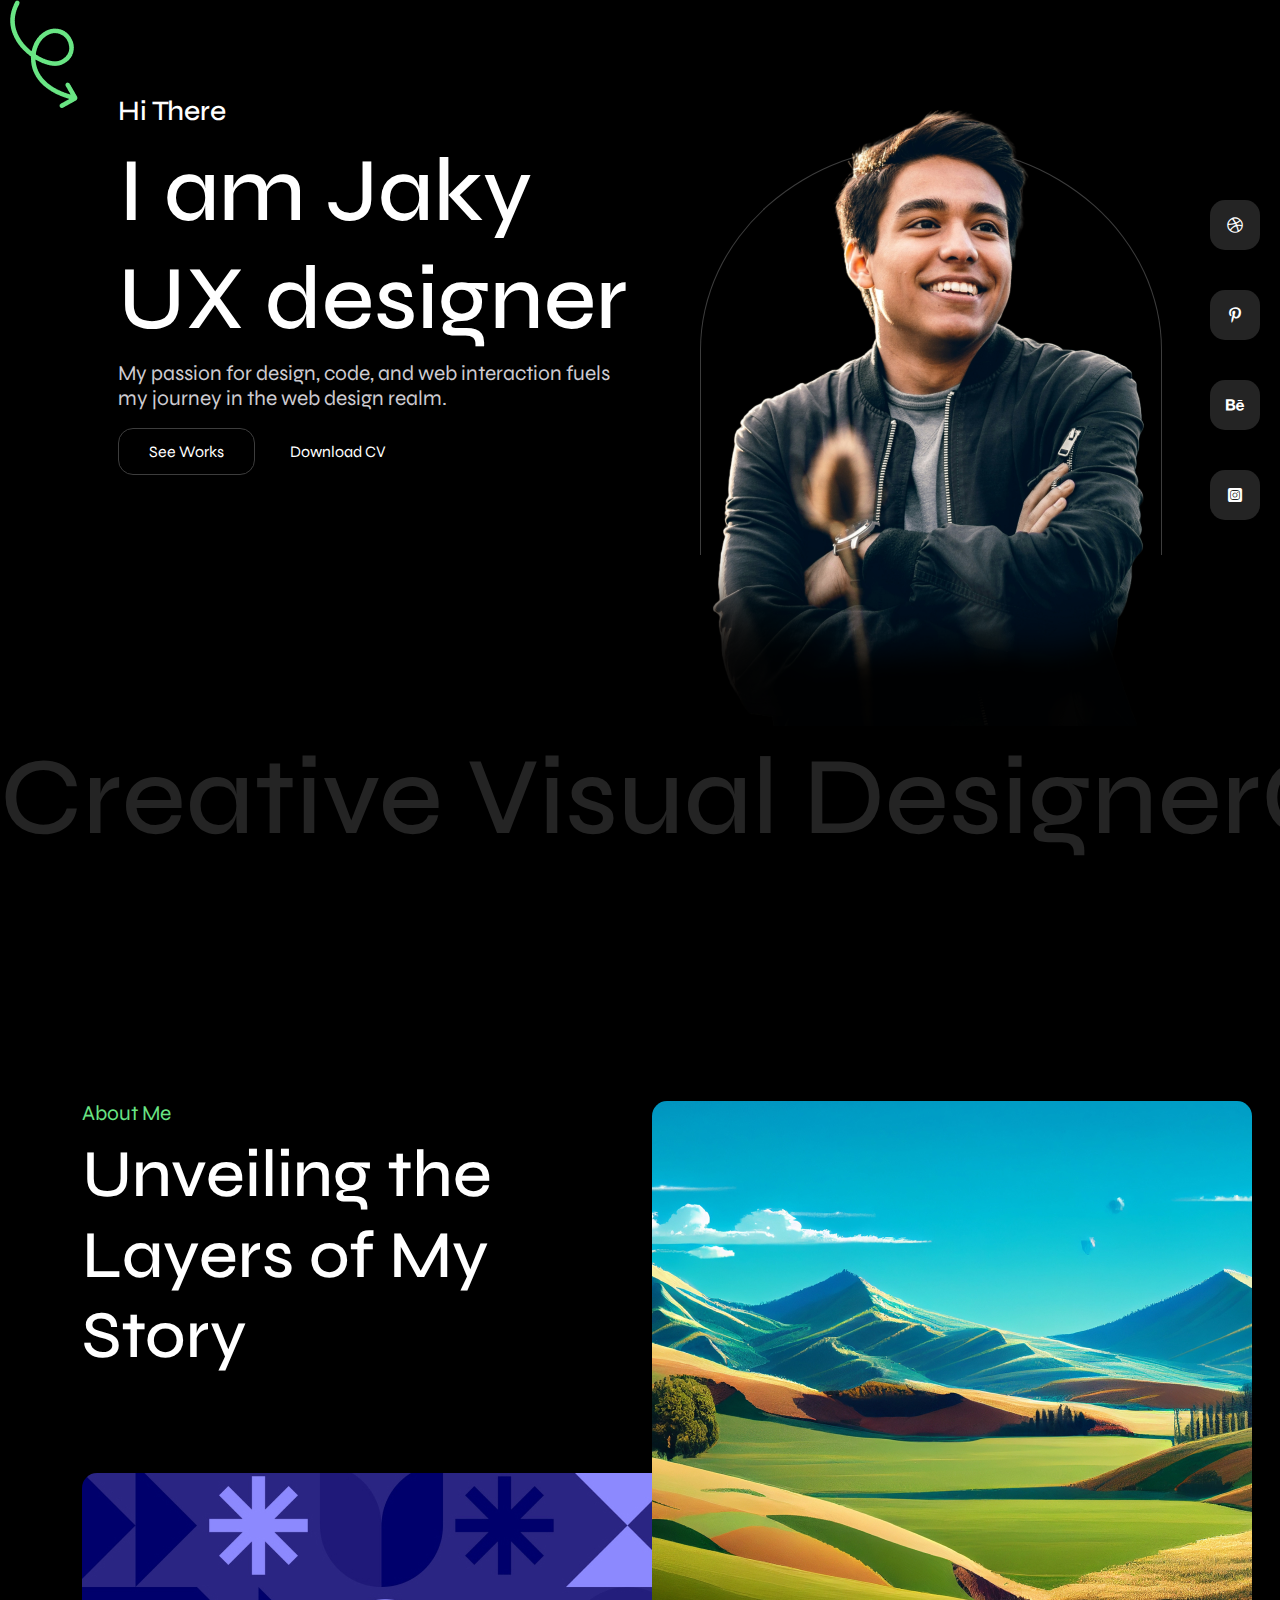
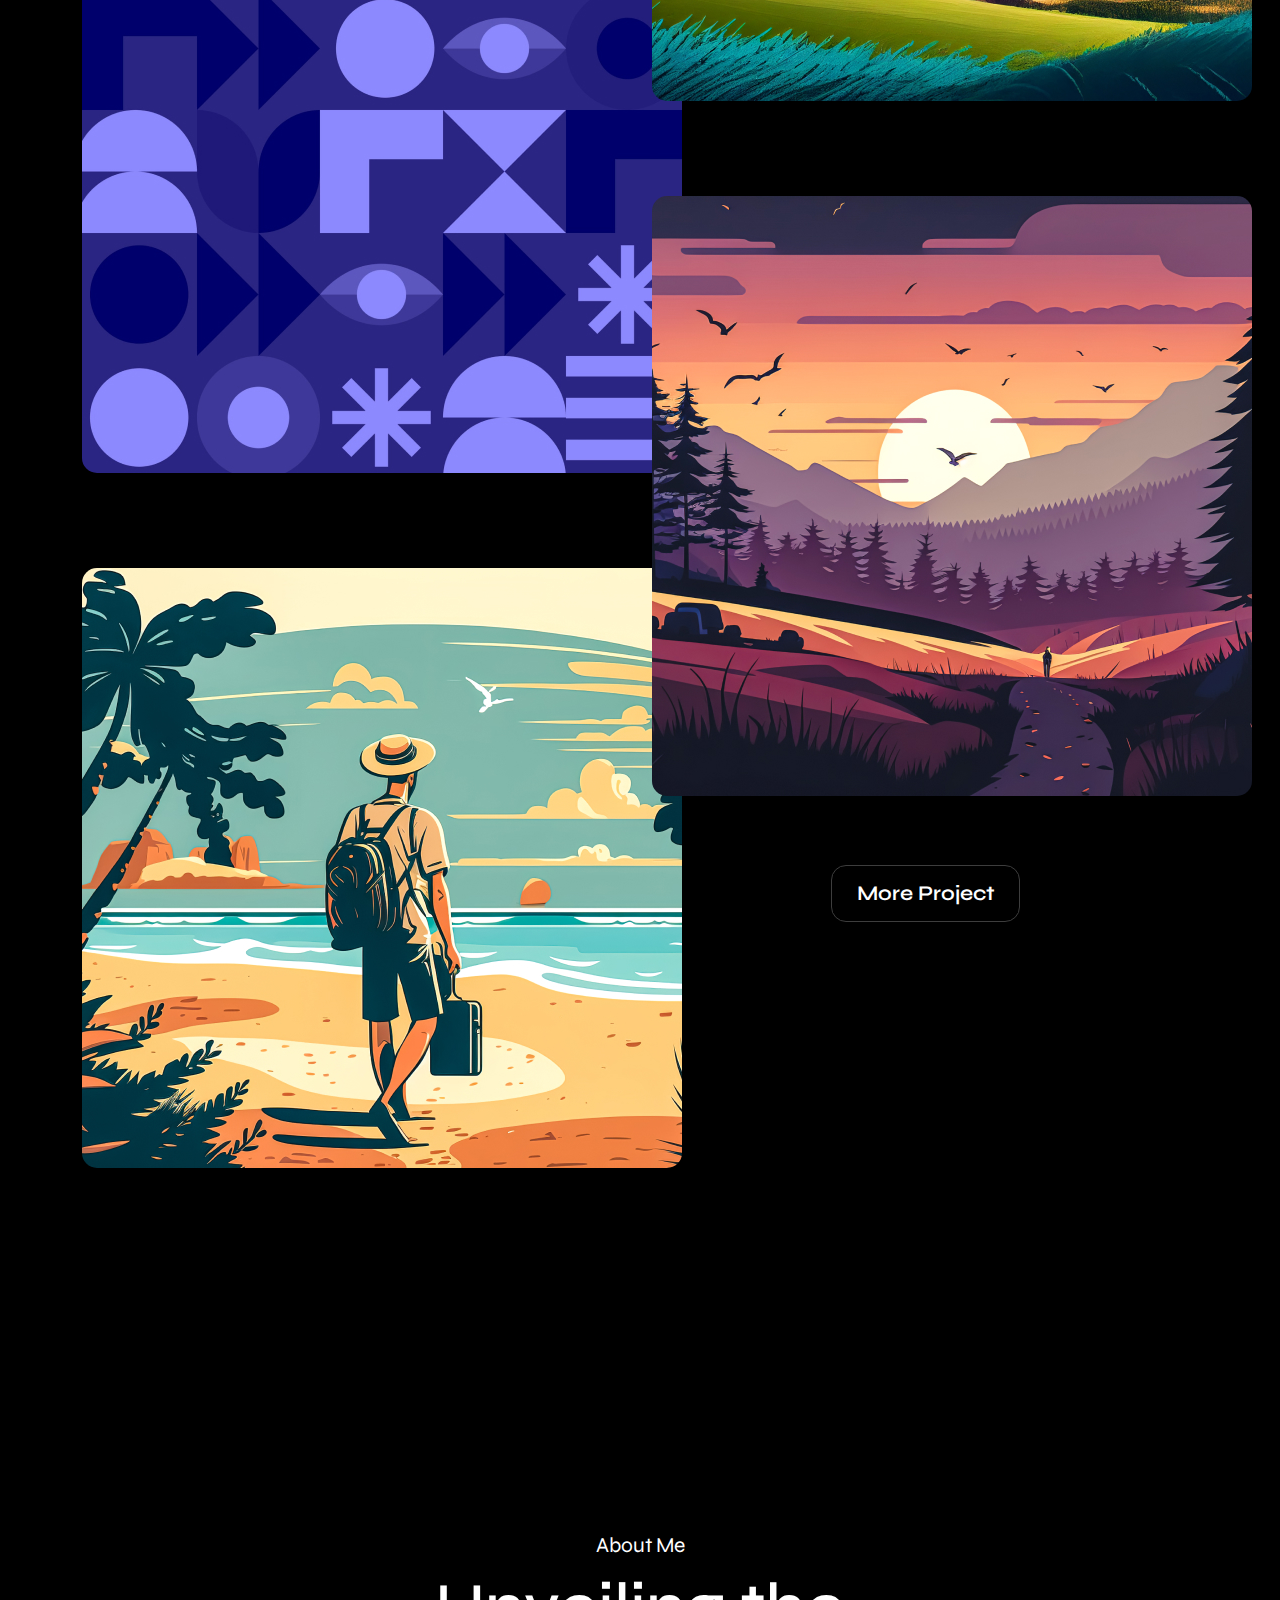
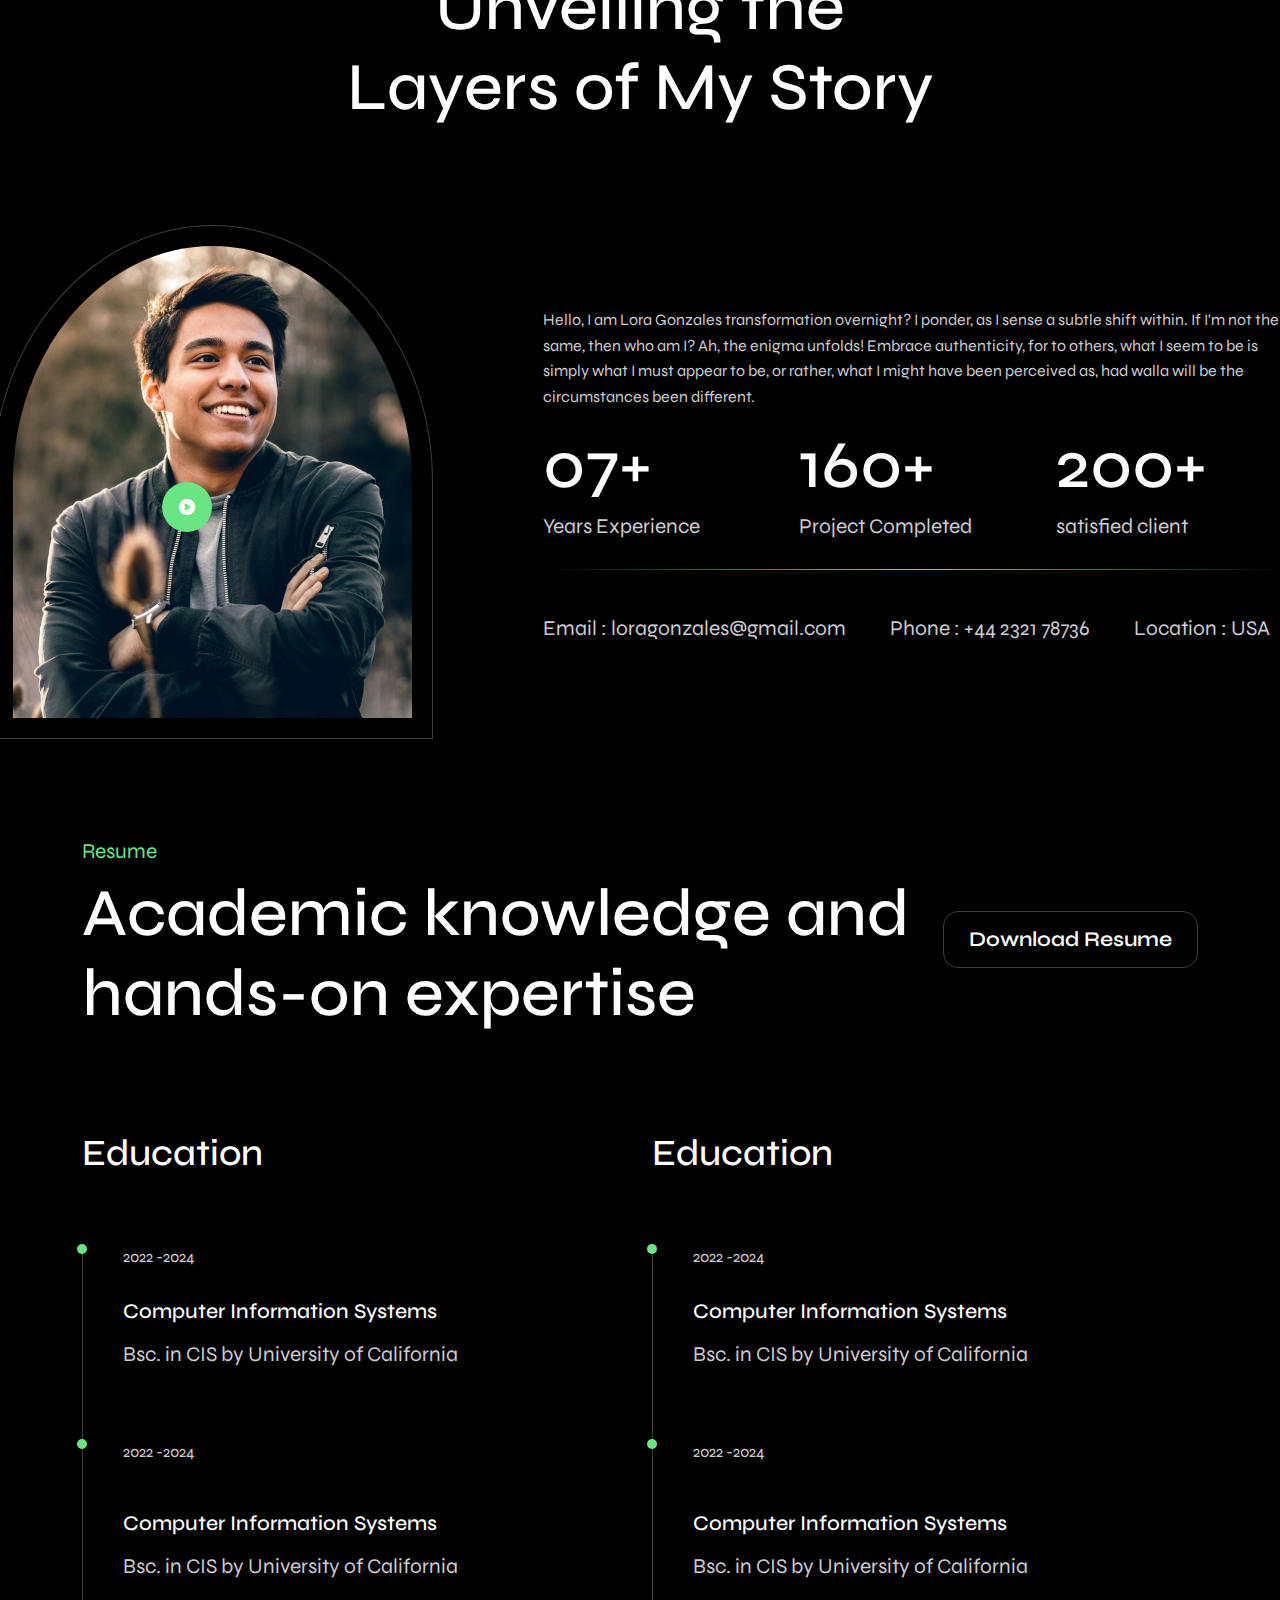
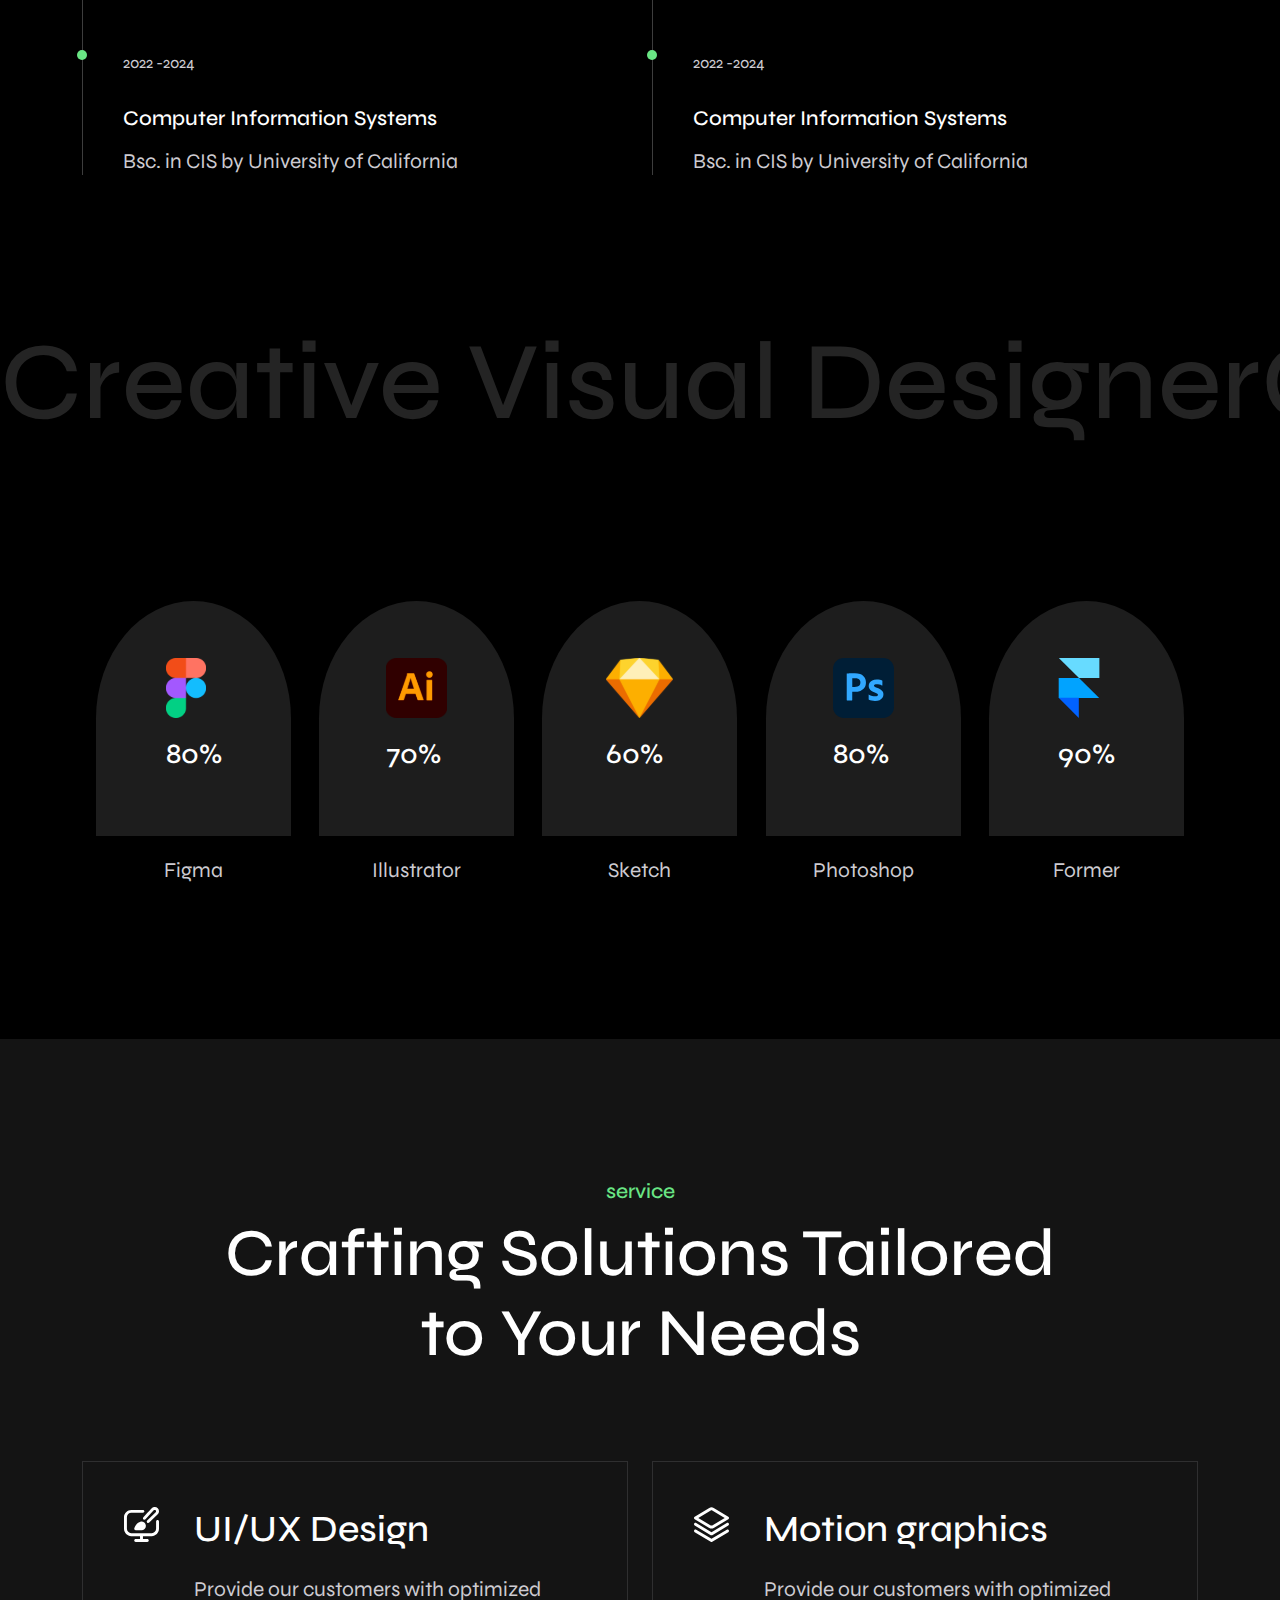
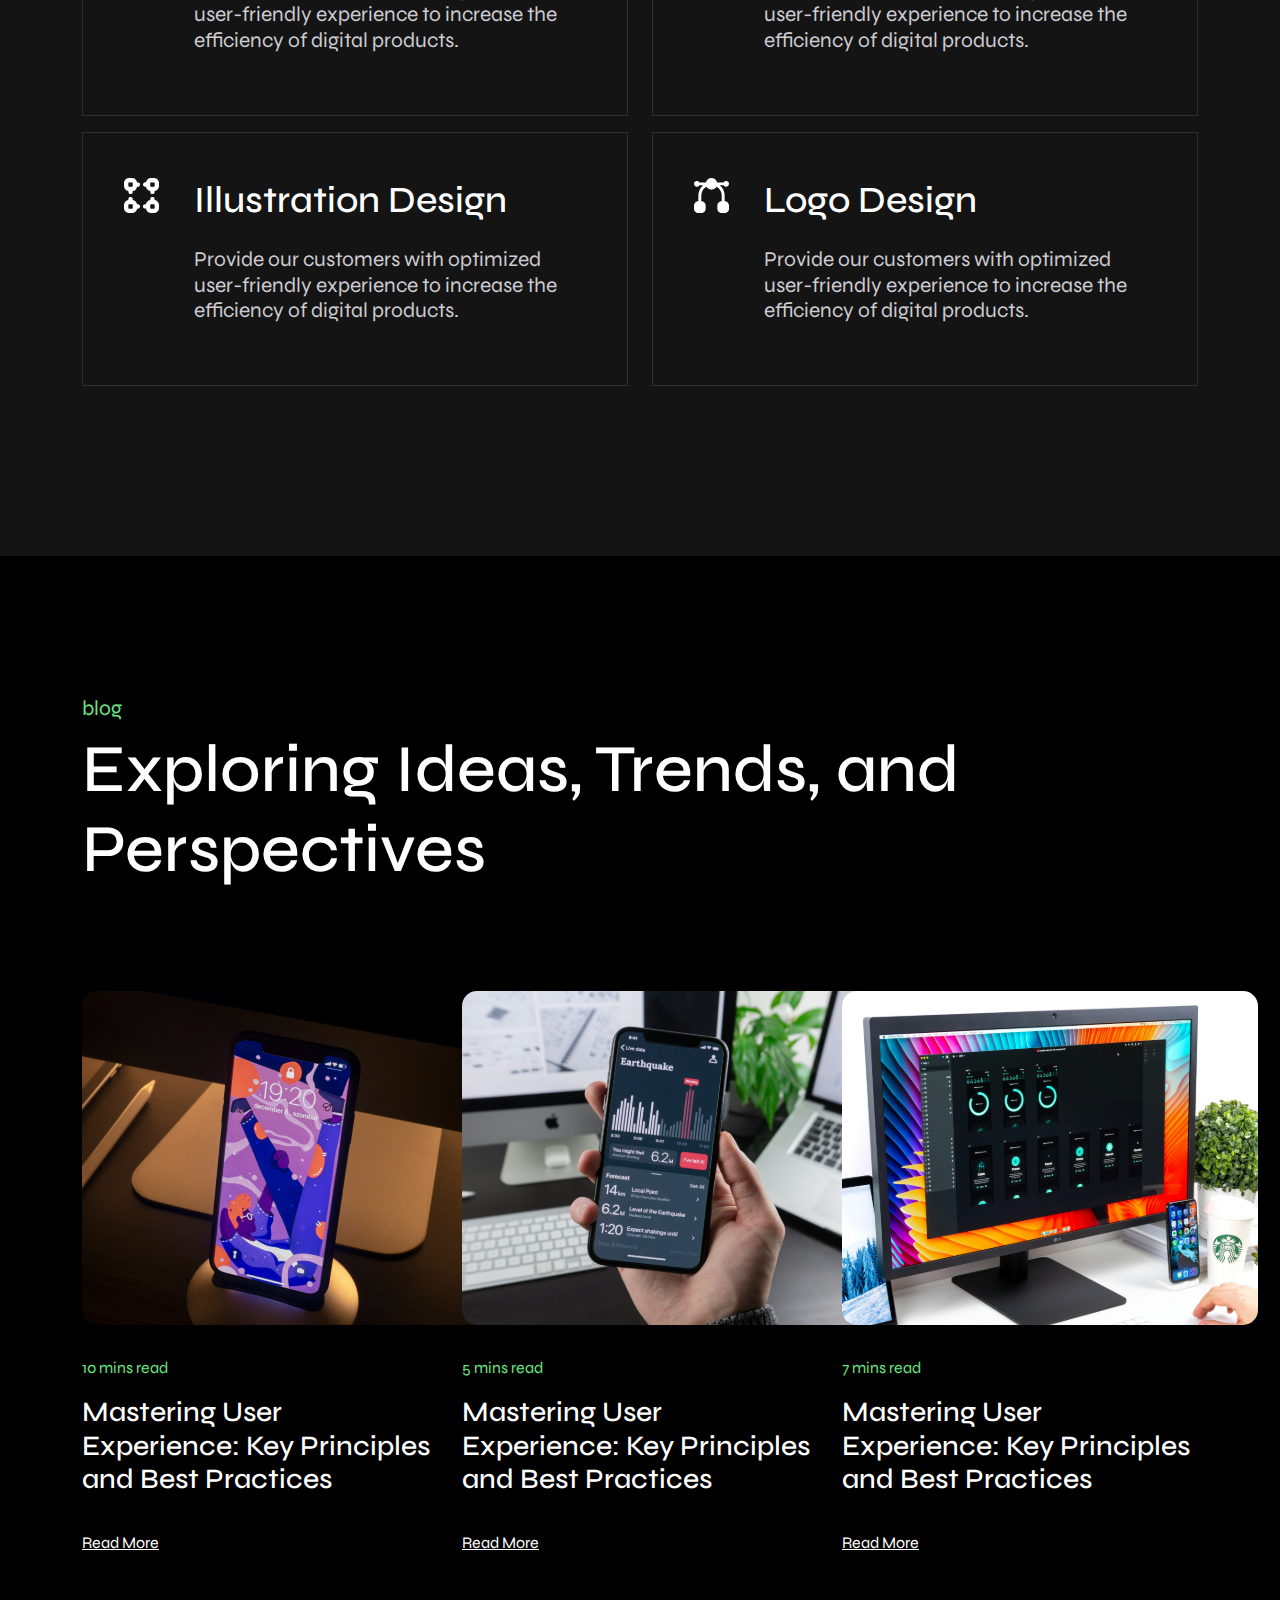
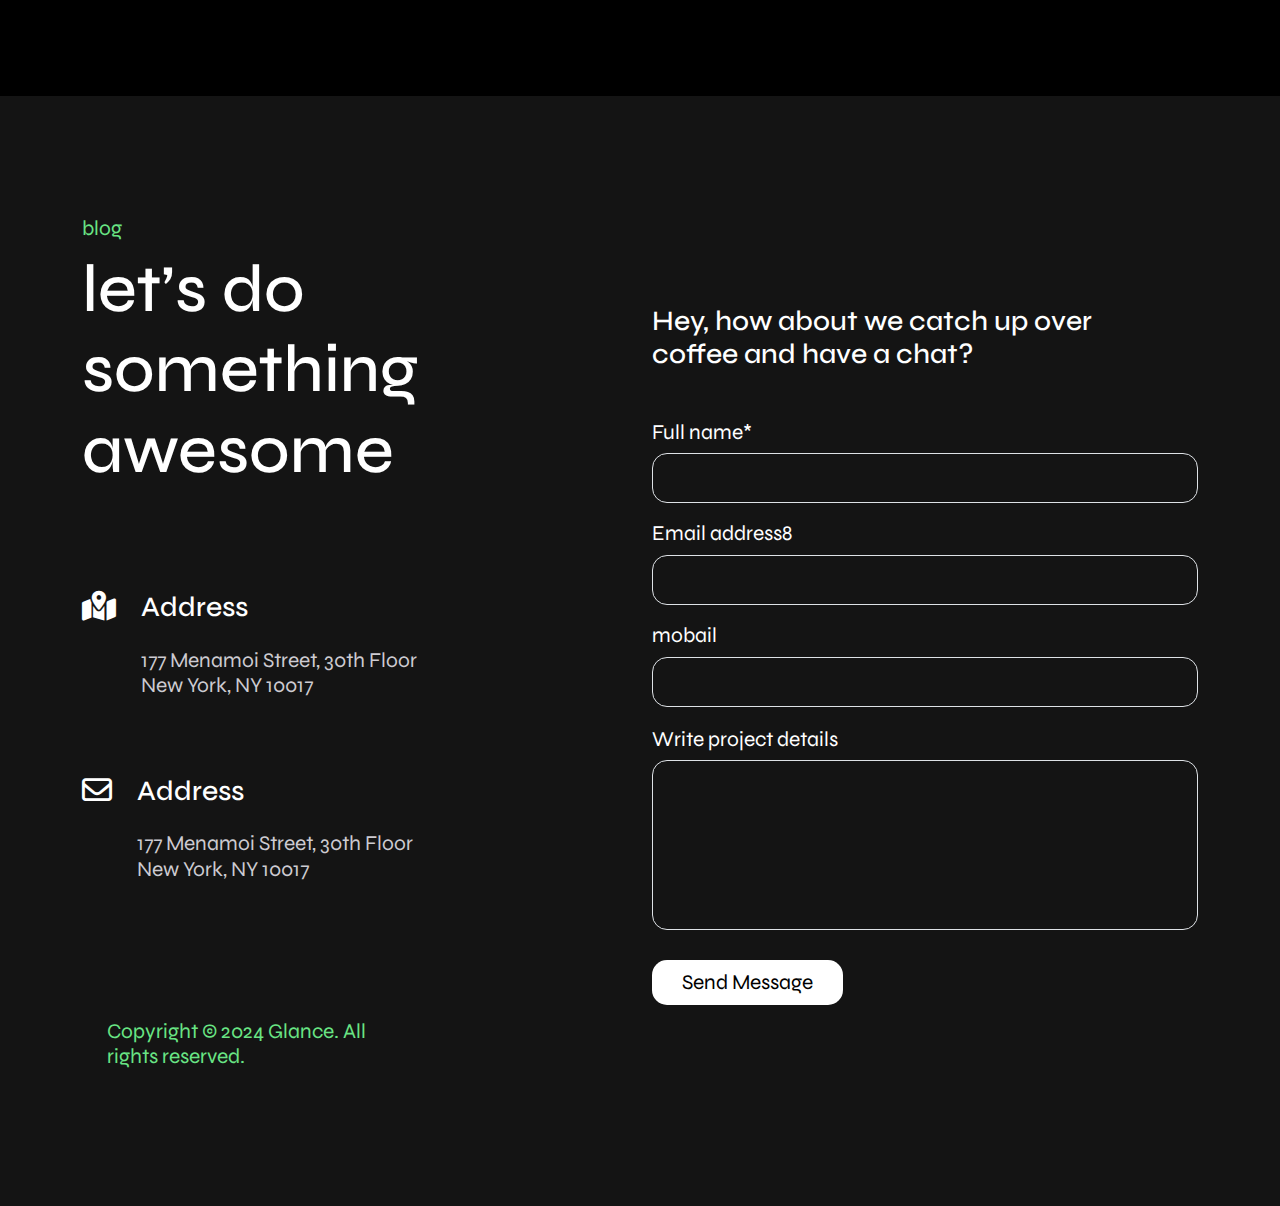
==== commit 54698a10: "line svg" ====
--- a/index.html
+++ b/index.html
@@ -163,7 +163,7 @@
 
                             </div>
                         </div>
-                        <img src="./assest/img/line.jpg" alt="">
+                        <img src="./assest/img/line.svg" alt="line">
                         <p class="cs_fs_21 cs_pt_35">
                             <span class="cs_pr_40">Email : loragonzales@gmail.com </span> <span class="cs_pr_40"> Phone
                                 : +44 2321 78736</span> <span>Location : USA</span>
@@ -181,7 +181,7 @@
 
                     </div>
                     <div class="cs_section_heading_right">
-                        <a href="#" class="cs_btn cs_pb_15 cs_pt_15 cs_pr_25 cs_pl_25 cs_br_5 cs_fs_21 fw-semibold">
+                        <a href="#" class="cs_btn cs_pb_15 cs_pt_15 cs_pr_25 cs_pl_25 cs_br_15 cs_fs_21 fw-semibold">
                             Download Resume</a>
 
                     </div>
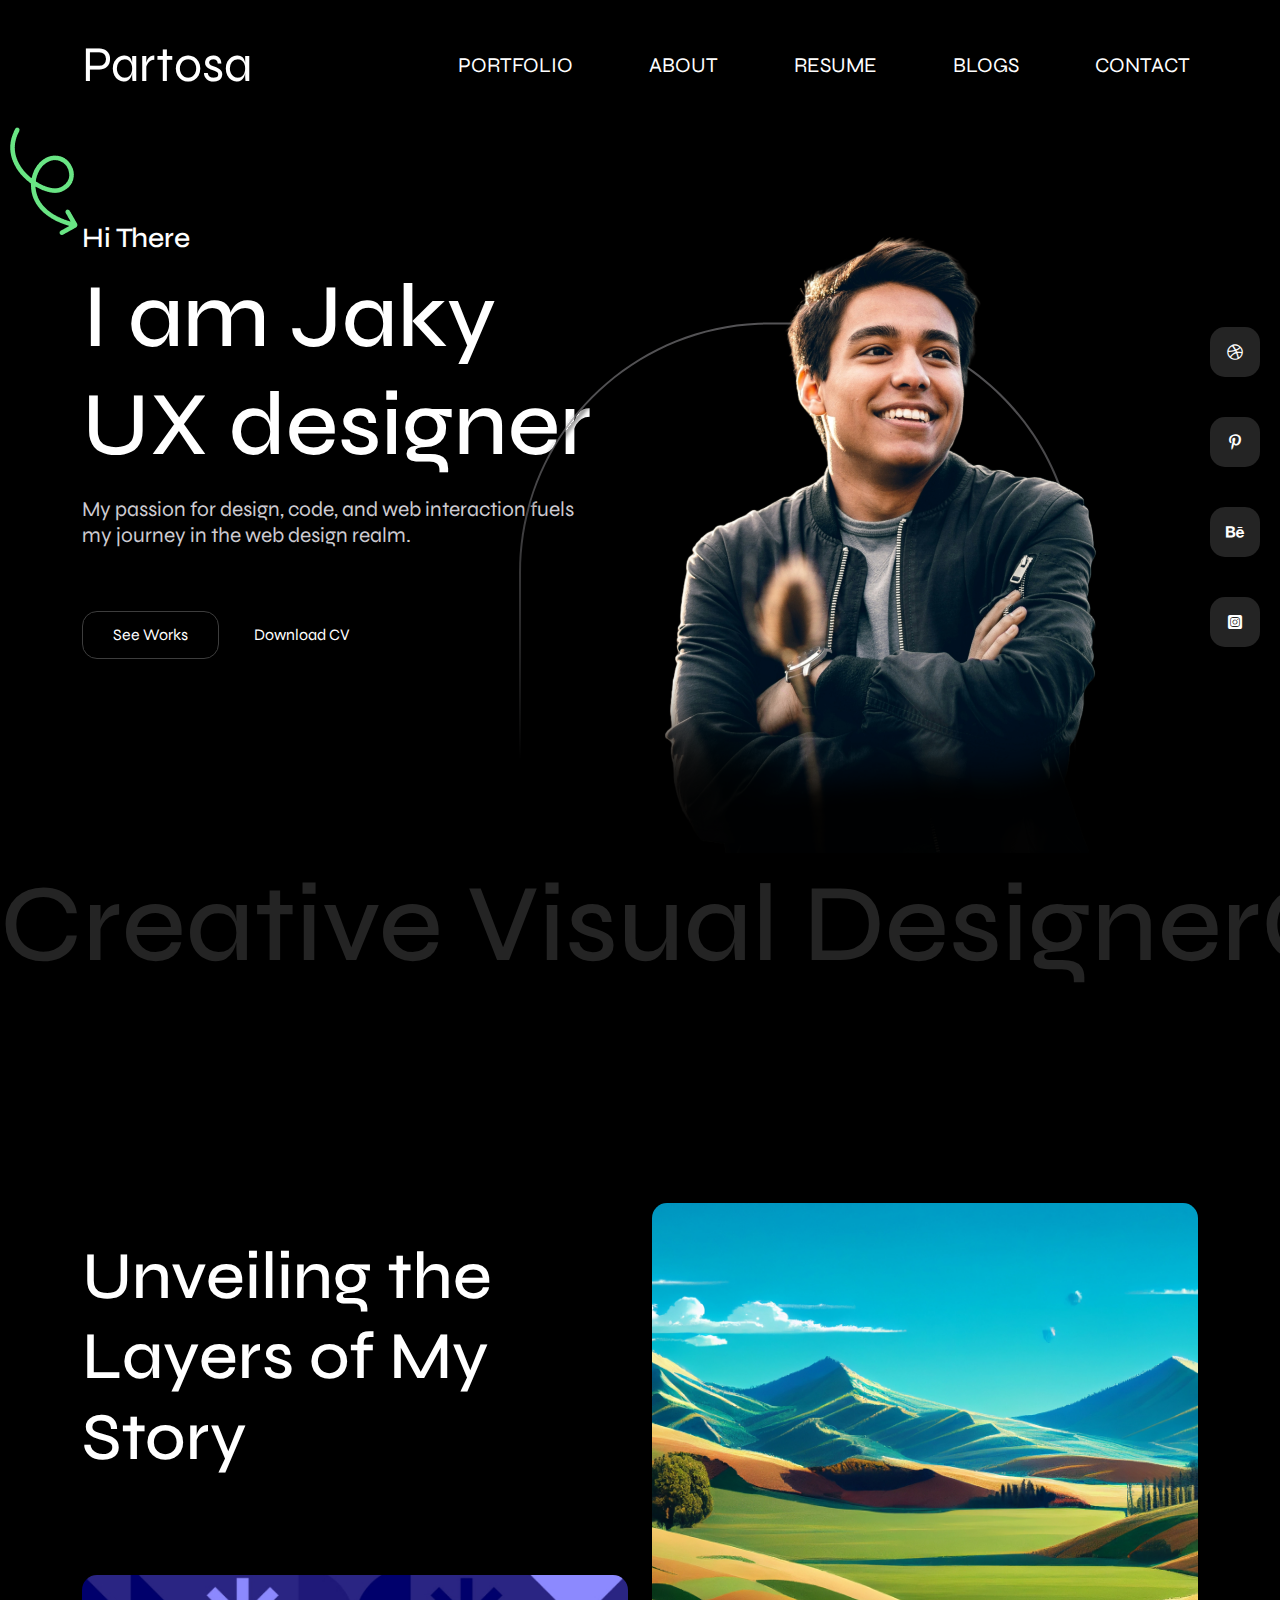
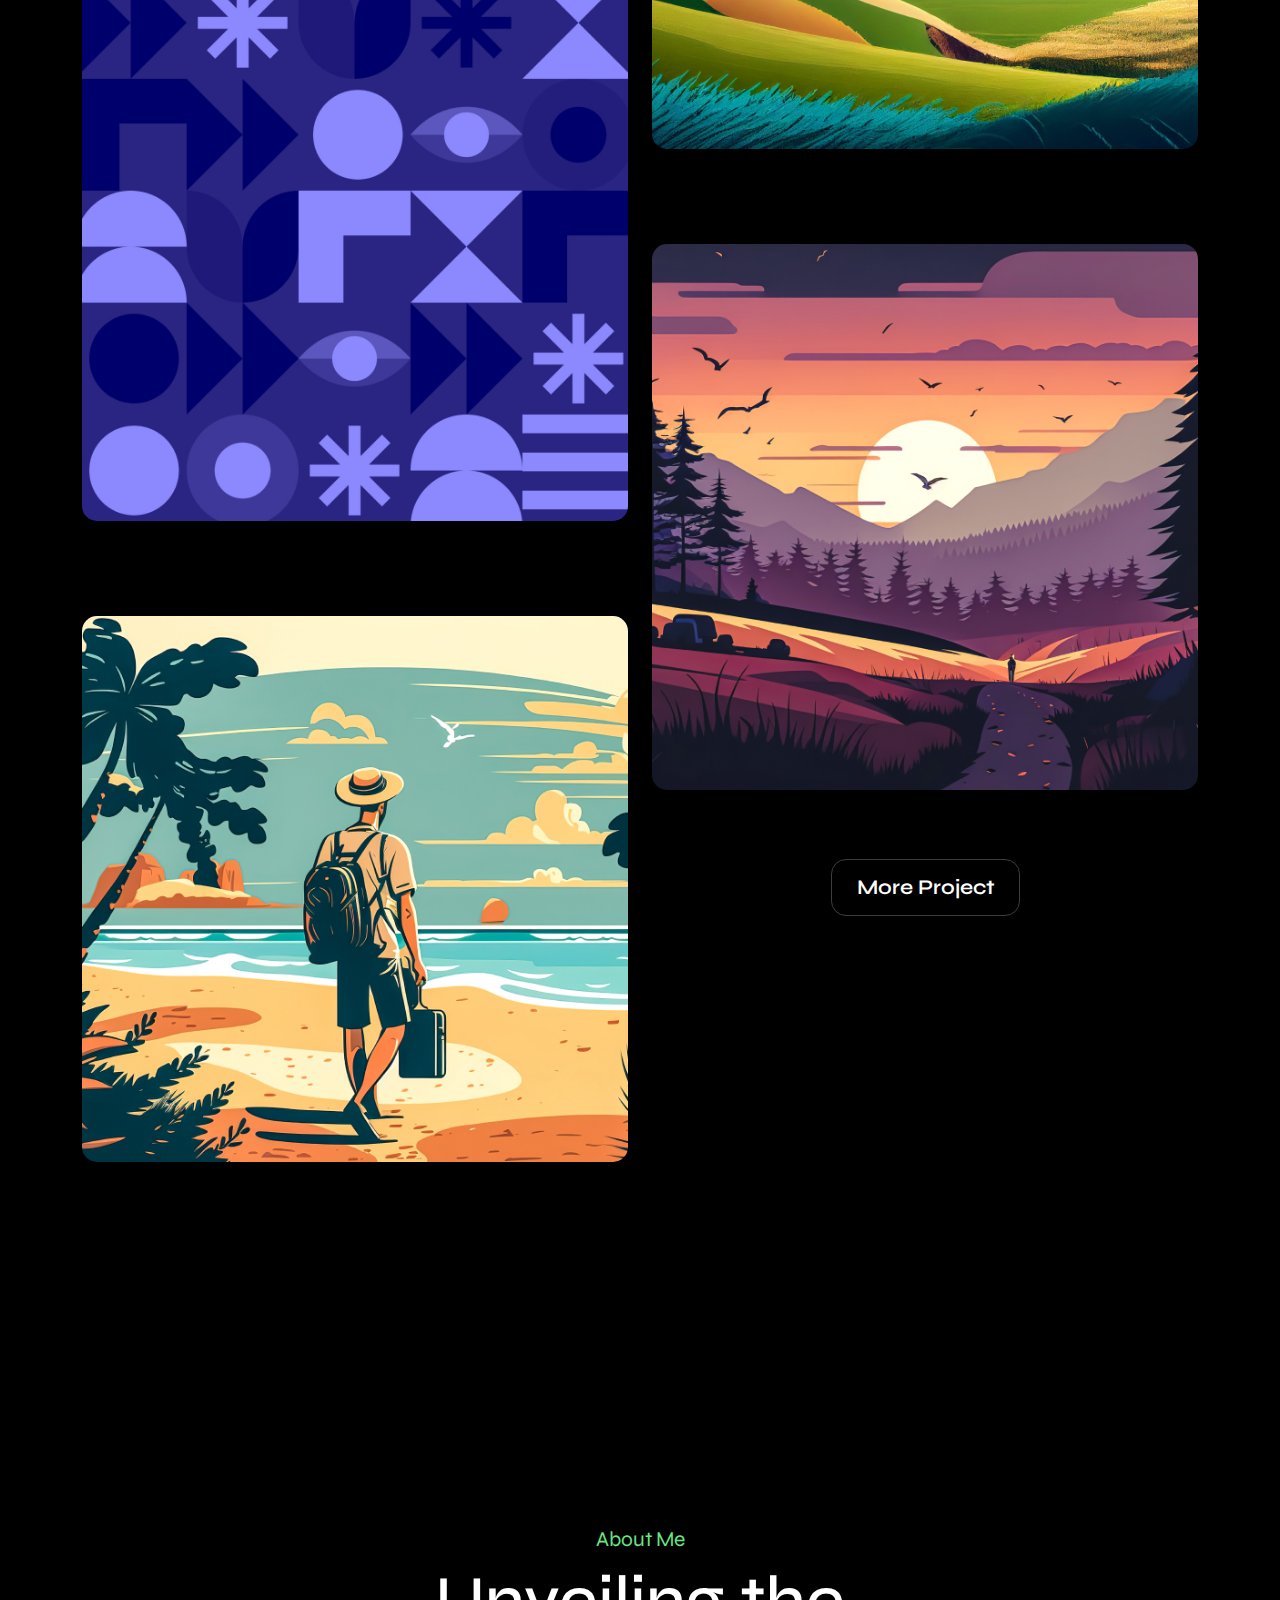
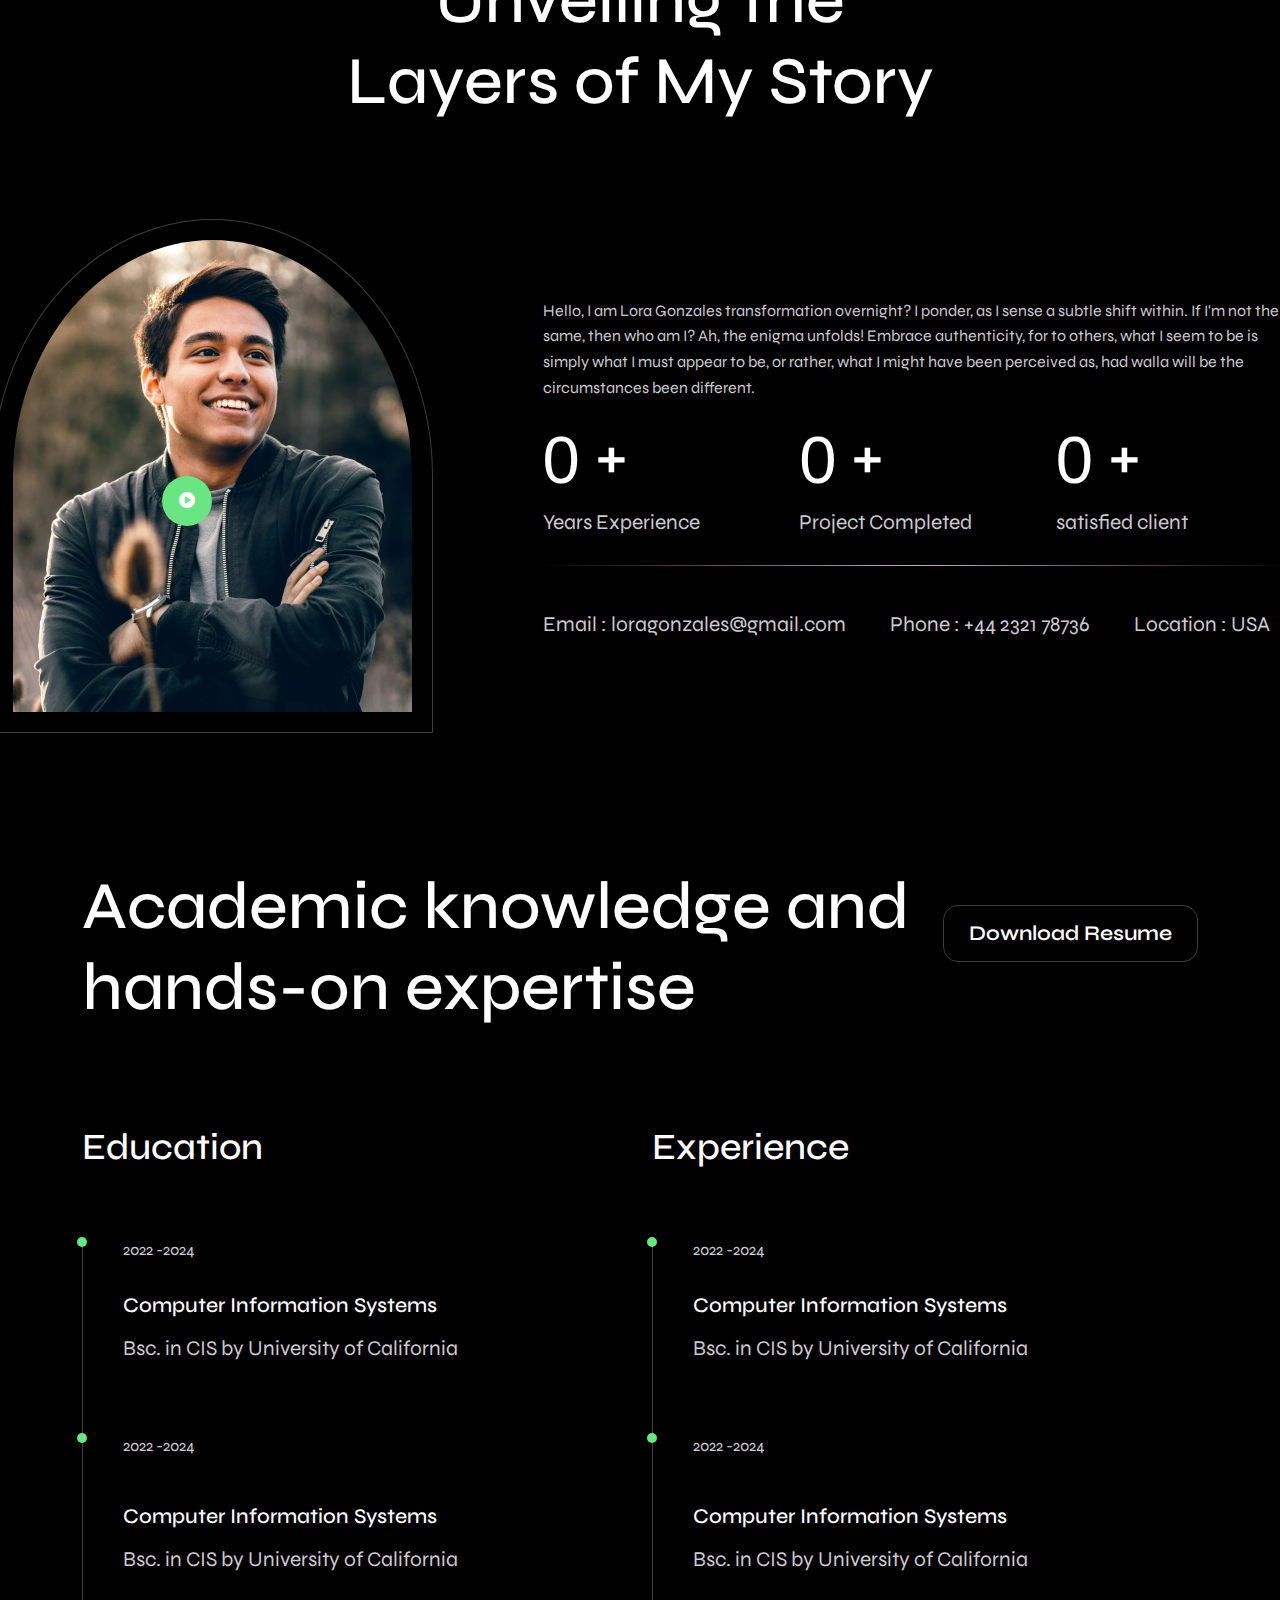
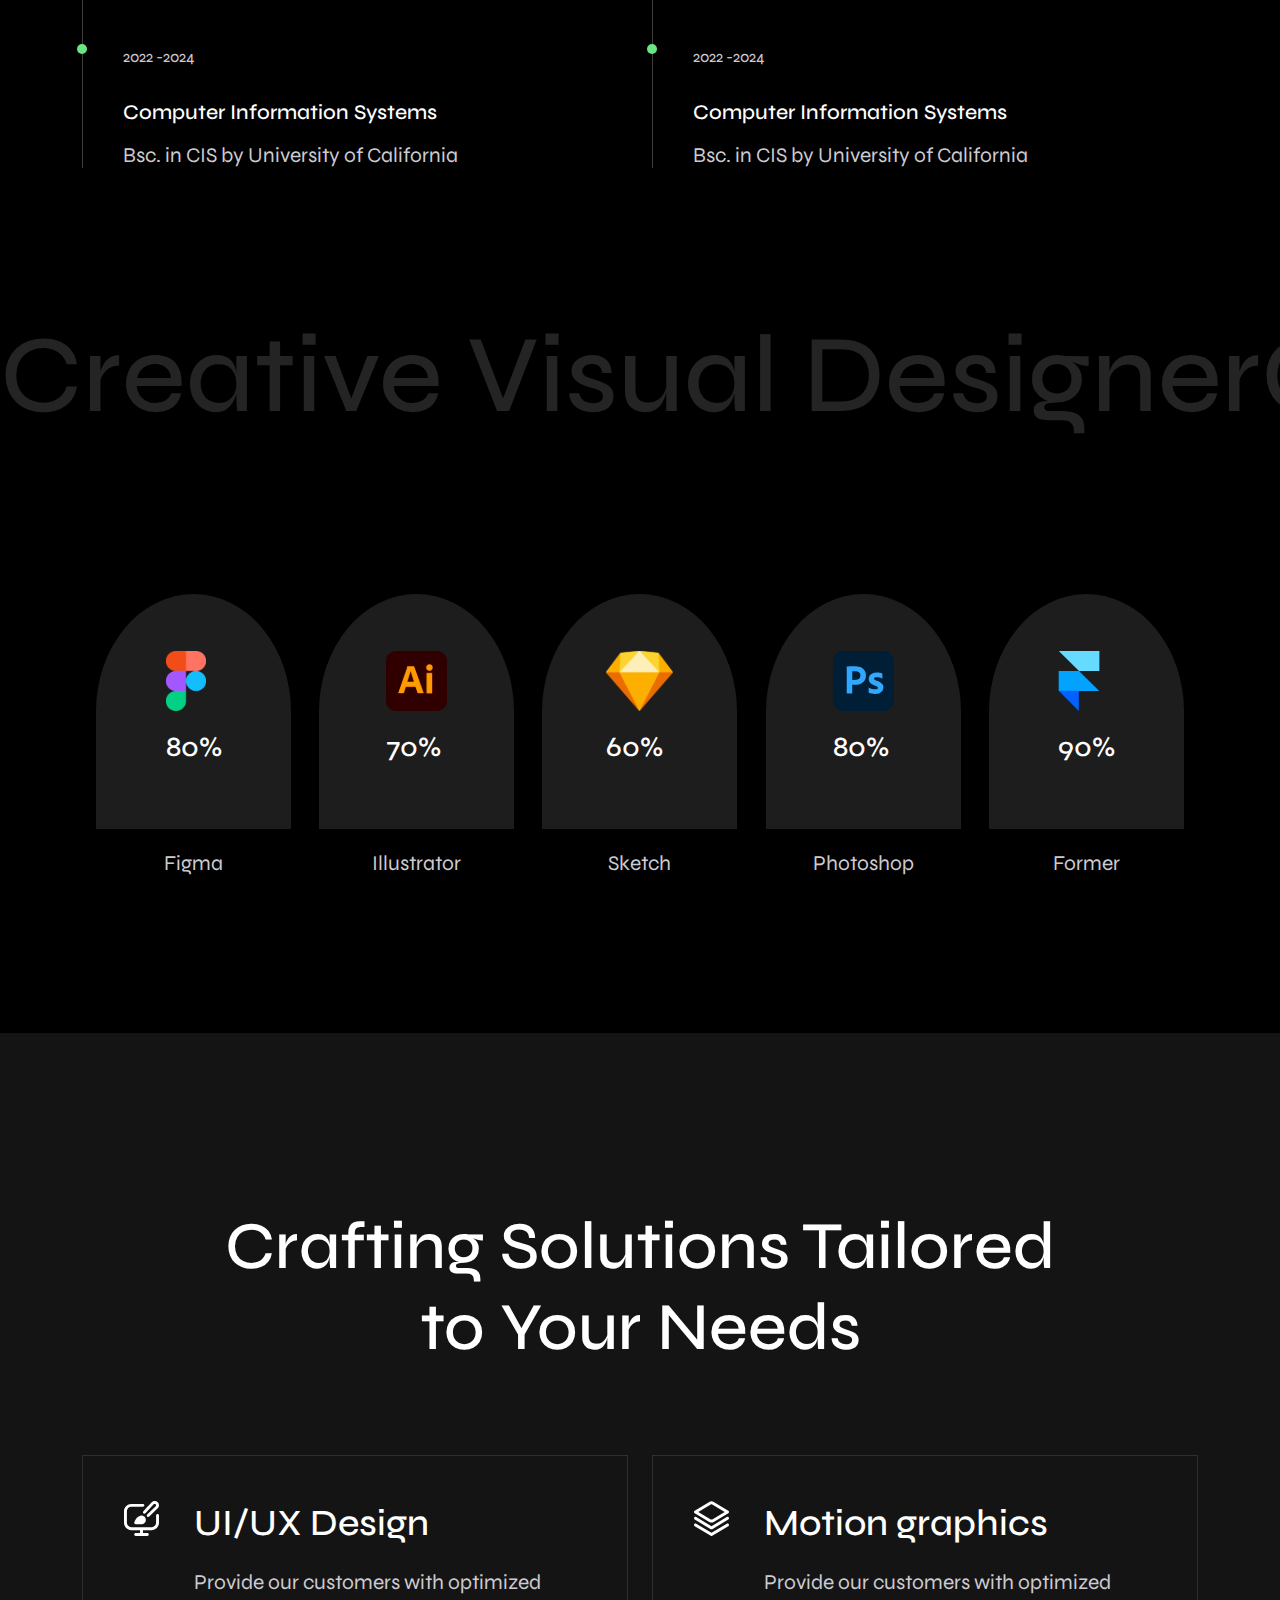
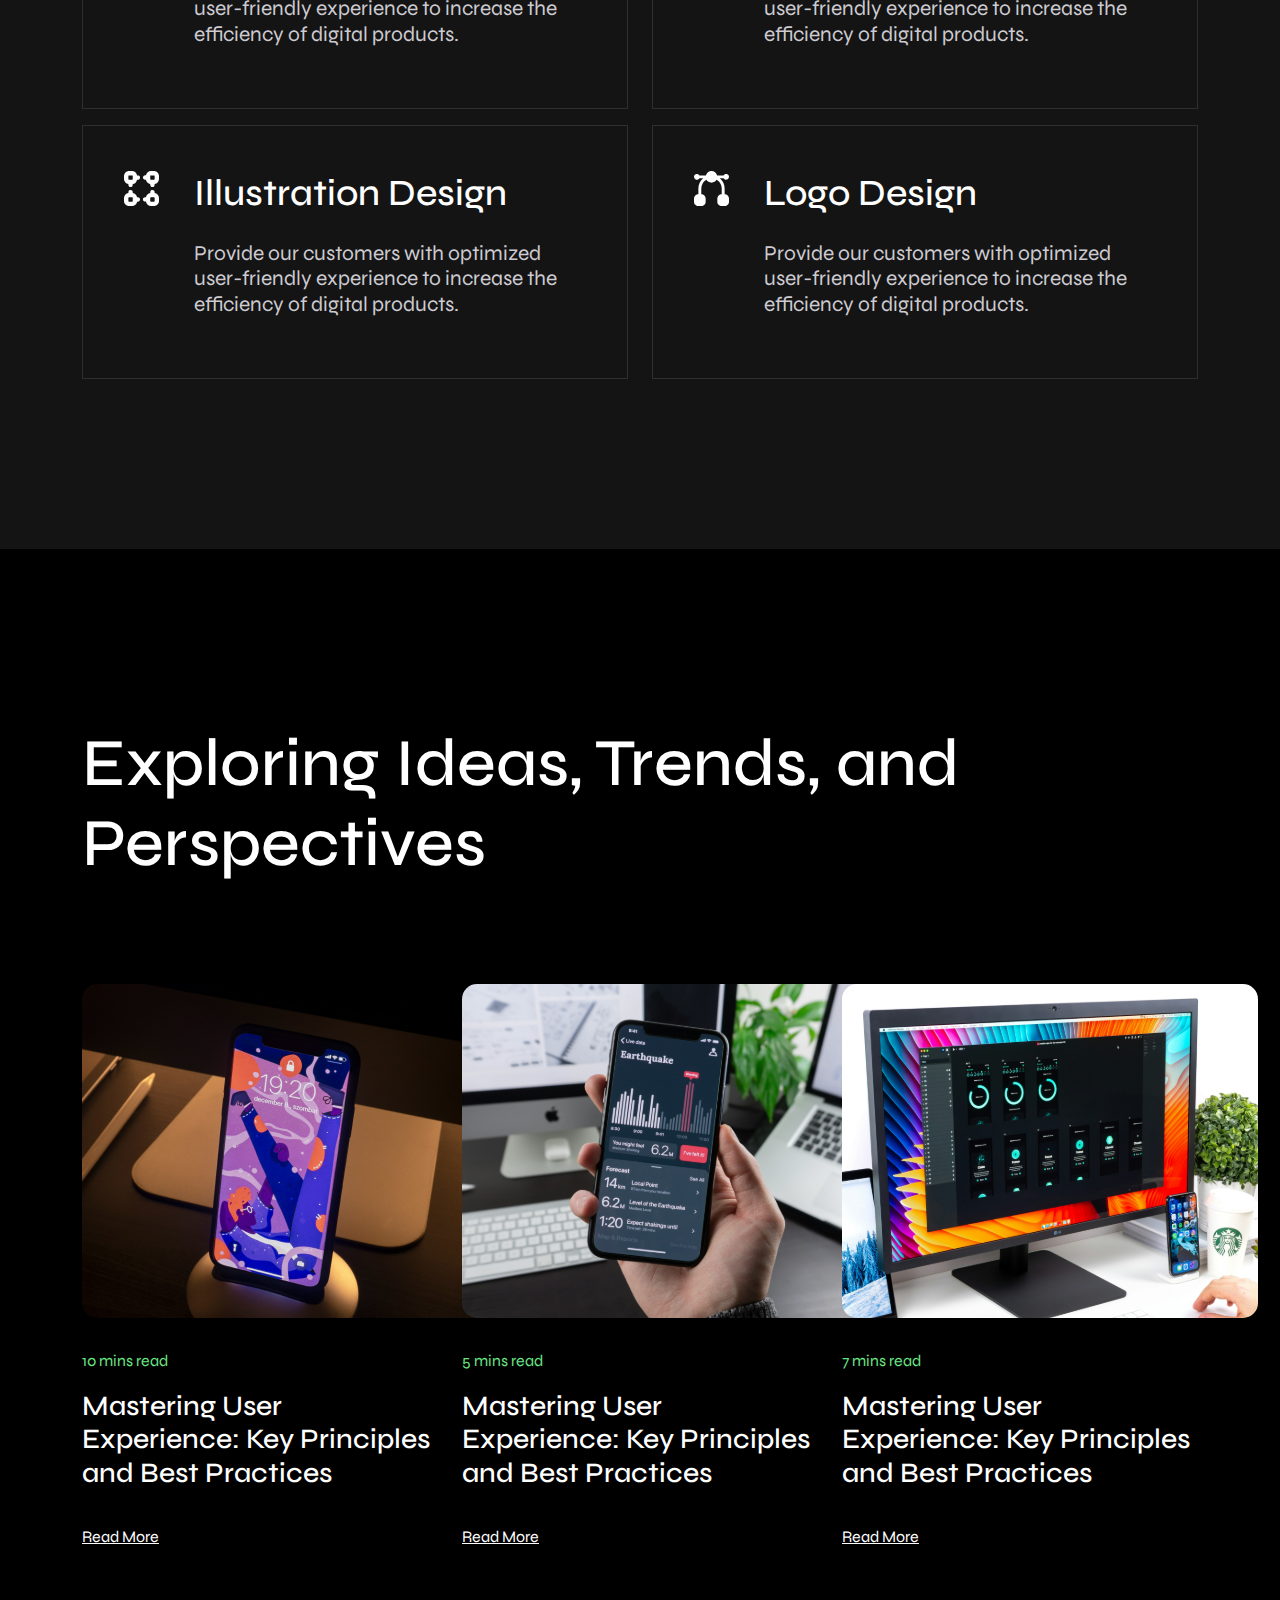
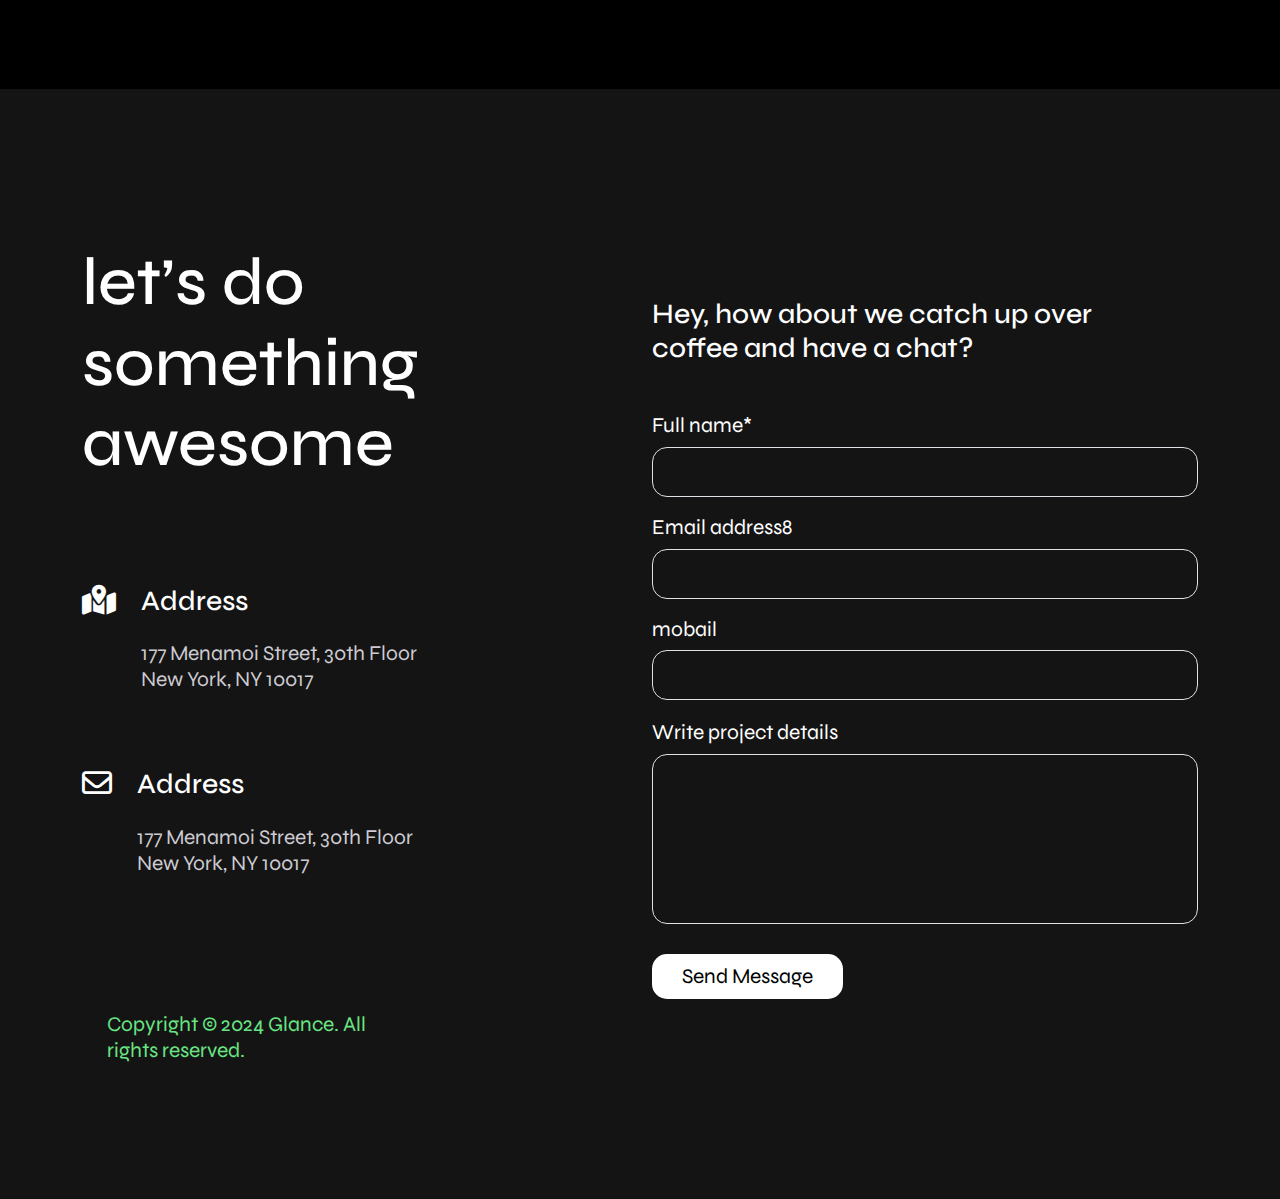
==== commit 34bb3846: "try to responsive" ====
--- a/index.html
+++ b/index.html
@@ -11,20 +11,73 @@
     <!-- font awesome -->
     <link rel="stylesheet" href="./assest/cssFile/plugin/fontawesome.min.css">
     <link rel="stylesheet" href="./assest/cssFile/plugin/bootstrap.min.css">
+    <link rel="stylesheet" href="./assest/cssFile/plugin/animate.css">
+    <link rel="stylesheet" href="./assest/cssFile/plugin/odometer.theme.default.css">
     <link rel="stylesheet" href="./css/style.css">
     <title>Partosa</title>
 </head>
 
 <body class="bg-black text-white">
-    <header></header>
+    <!-- <header>
+        <div class="container">
+            <div class="cs_header cs_pt_45 cs_pb_55 d-flex justify-content-between align-items-center ">
+                <div class="cs_header_left">
+                    <h2 class="cs_fs_50">Partosa</h2>
+                </div>
+                <div class="cs_header_right">
+                    <ul class="m-0 ">
+                        <li><a href="#">Home</a></li>
+                        <li><a href="#">portfolio</a></li>
+                        <li><a href="#">about</a></li>
+                        <li><a href="#">Resume</a></li>
+                        <li><a href="#">blog</a></li>
+                        <li><a href="#">contact</a></li>
+                    </ul>
+                </div>
+            </div>
+        </div>
+    </header> -->
+ 
+    <nav class="navbar navbar-expand-lg cs_pt_45 cs_pb_40">
+        <div class="container ">
+          <a class="navbar-brand cs_fs_50 text-white" href="#">Partosa</a>
+          <button class="navbar-toggler bg-white" type="button" data-bs-toggle="collapse" data-bs-target="#navbarTogglerDemo02" aria-controls="navbarTogglerDemo02" aria-expanded="false" aria-label="Toggle navigation">
+            <span class="navbar-toggler-icon "></span>
+          </button>
+          <div class="collapse navbar-collapse cs_header_right" id="navbarTogglerDemo02">
+            <ul class="navbar-nav ms-auto mb-2 mb-lg-0 ">
+              <li class="nav-item">
+                <a class="nav-link active" aria-current="page" href="#">Home</a>
+              </li>
+              <li class="nav-item">
+                <a class="nav-link" href="#">portfolio</a>
+              </li>
+              <li class="nav-item">
+                <a class="nav-link " aria-disabled="true">About</a>
+              </li>
+              <li class="nav-item">
+                <a class="nav-link " aria-disabled="true">Resume</a>
+              </li>
+              <li class="nav-item">
+                <a class="nav-link " aria-disabled="true">Blogs</a>
+              </li>
+              <li class="nav-item">
+                <a class="nav-link " aria-disabled="true">Contact</a>
+              </li>
+            </ul>
+           
+          </div>
+        </div>
+      </nav>
+
     <section class="">
         <div class="container position-relative">
-            <div class="cs_hero d-flex cs_pt_95 justify-content-around ">
-                <div class="cs_hero_left">
-                    <div class="cs_section_heading">
+            <div class="cs_hero row cs_pt_95 justify-content-around ">
+                <div class="cs_hero_left col-lg-6 cs_hero_animation">
+                    <div class="cs_section_heading cs_pb_47">
                         <div class="cs_section_heading_in">
-                            <h4 class="cs_fs_28">Hi There</h4>
-                            <h1 class="cs_fs_90">I am Jaky <br> UX designer</h1>
+                            <h4 class="cs_fs_28  wow fadeInUp" data-wow-duration="0.8s" data-wow-delay="0.3s">Hi There</h4>
+                            <h1 class="cs_fs_90 cs_pb_10">I am Jaky <br> UX designer</h1>
                             <p class="cs_fs_21 ">My passion for design, code, and web interaction fuels <br> my journey
                                 in the web design realm.</p>
 
@@ -35,8 +88,9 @@
                         <a href="#" class="cs_btn border-0"> Download CV</a>
                     </div>
                 </div>
-                <div class="cs_hero_right position-relative">
+                <div class="cs_hero_right col-lg-6 position-relative">
                     <img src="./assest/img/men.png" alt="men">
+                    <img class="cs_hero_image_border position-absolute" src="./assest/img/border.svg" alt="border">
                 </div>
             </div>
             <img class="cs_hero_vector position-absolute" src="./assest/img/Vector.png" alt="Vector">
@@ -62,19 +116,19 @@
     </section>
 
     <!-- start portfolio -->
-    <section class="cs_portfolio cs_pt_225 cs_pb_225">
+    <section class="cs_portfolio cs_pt_200 cs_pb_225">
         <div class="container">
-            <div class="row">
-                <div class="col-lg-6">
+            <div class="row cs_row_gap_100">
+                <div class="col-lg-6 ">
                     <div class="cs_section_heading cs_pb_90">
                         <div class="cs_section_heading_in ">
-                            <h4 class="cs_fs_21 fw-normal text_green">About Me</h4>
+                            <h4 class="cs_fs_21 fw-normal text_green wow fadeInLeft" data-wow-duration="0.8s" data-wow-delay="0.3s">Portfolio</h4>
                             <h1 class="cs_fs_67">Unveiling the <br> Layers of My Story</h1>
             
                         </div>
                     </div>
                   <div class="image_name  position-relative">
-                    <img class=" " src="./assest/img/magicpattern-saRKnTHBEhU-unsplash 1.jpg" alt="portfolio">
+                    <img class=" portfolio_img" src="./assest/img/magicpattern-saRKnTHBEhU-unsplash 1.jpg" alt="portfolio">
                   <div class="d-flex justify-content-center">
                     <div class="cs_btn cs_portfolio_btn cs_br_15 text-black position-absolute d-flex ">
                         <a class="text-black cs_fs_28 fw-semibold " href="#">Magic Pattern</a>
@@ -83,7 +137,7 @@
                   </div>
                   </div>
                   <div class="image_name cs_pt_95  position-relative">
-                    <img class=" " src="./assest/img/young-man-beach-by-sea-generative-ai 1.jpg" alt="portfolio">
+                    <img class="portfolio_img " src="./assest/img/young-man-beach-by-sea-generative-ai 1.jpg" alt="portfolio">
                   <div class="d-flex justify-content-center">
                     <div class="cs_btn cs_portfolio_btn cs_br_15 text-black position-absolute d-flex ">
                         <a class="text-black cs_fs_28 fw-semibold " href="#">Magic Pattern</a>
@@ -95,7 +149,7 @@
                 </div>
                 <div class="col-lg-6">
                     <div class="image_name  position-relative">
-                        <img class="" src="./assest/img/idyllic-rural-scene-green-meadow-sunset-sky-generative-ai 1.jpg" alt="portfolio">
+                        <img class="portfolio_img" src="./assest/img/idyllic-rural-scene-green-meadow-sunset-sky-generative-ai 1.jpg" alt="portfolio">
                       <div class="d-flex justify-content-center">
                         <div class="cs_btn cs_portfolio_btn cs_br_15 text-black position-absolute d-flex ">
                             <a class="text-black cs_fs_28 fw-semibold " href="#">Magic Pattern</a>
@@ -104,7 +158,7 @@
                       </div>
                       </div>
                       <div class="image_name cs_pt_95 position-relative">
-                        <img class="" src="./assest/img/sunset-silhouettes-trees-mountains-generative-ai 1.jpg" alt="portfolio">
+                        <img class="portfolio_img" src="./assest/img/sunset-silhouettes-trees-mountains-generative-ai 1.jpg" alt="portfolio">
                       <div class="d-flex justify-content-center">
                         <div class="cs_btn cs_portfolio_btn cs_br_15 text-black position-absolute d-flex ">
                             <a class="text-black cs_fs_28 fw-semibold " href="#">Magic Pattern</a>
@@ -127,7 +181,7 @@
     <section class="cs_pt_140 cs_pb_140">
         <div class="cs_section_heading cs_pb_90">
             <div class="cs_section_heading_in text-center">
-                <h4 class="cs_fs_21 fw-normal">About Me</h4>
+                <h4 class="cs_fs_21 fw-normal text_green" data-wow-duration="0.8s" data-wow-delay="0.3s">About Me</h4>
                 <h1 class="cs_fs_67">Unveiling the <br> Layers of My Story</h1>
 
             </div>
@@ -149,17 +203,26 @@
                             for to others, what I seem to be is simply what I must appear to be, or rather, what I might
                             have been perceived as, had walla will be the circumstances been different.</p>
                         <div class="row cs_experience">
-                            <div class="col-lg-4">
-                                <h2 class="cs_fs_67">07+</h2>
+                            <div class="col-4">
+                                <h2 class="cs_fs_67 " >
+                                    <span class="odometer" data-count-to="07">0</span>
+                                    <span>+</span>
+                                </h2>
                                 <p class="cs_fs_21 fw-normal">Years Experience</p>
                             </div>
-                            <div class="col-lg-4">
-                                <h2 class="cs_fs_67">160+</h2>
+                            <div class="col-4">
+                                <h2 class="cs_fs_67 " >
+                                    <span class="odometer" data-count-to="160">000</span>
+                                    <span>+</span>
+                                </h2>
                                 <p class="cs_fs_21 fw-normal text-nowrap">Project Completed</p>
                             </div>
-                            <div class="col-lg-4">
-                                <h2 class="cs_fs_67">200+</h2>
+                            <div class="col-4">
+                                <h2 class="cs_fs_67 "> 
+                                    <span class="odometer" data-count-to=" 200" >000</span>
+                                      <span >+</span></h2>
                                 <p class="cs_fs_21 fw-normal">satisfied client</p>
+                                
 
                             </div>
                         </div>
@@ -176,7 +239,7 @@
             <div class="container">
                 <div class="cs_section_heading cs_pb_90 cs_pt_100 d-flex align-items-center justify-content-between">
                     <div class="cs_section_heading_in ">
-                        <h4 class="cs_fs_21 fw-normal text_green">Resume</h4>
+                        <h4 class="cs_fs_21 fw-normal text_green wow fadeInLeft" data-wow-delay="0.3s" data-wow-duration="0.8s">Resume</h4>
                         <h1 class="cs_fs_67">Academic knowledge and <br> hands-on expertise</h1>
 
                     </div>
@@ -187,7 +250,7 @@
                     </div>
                 </div>
 
-                <div class="row cs_pb_120">
+                <div class="row cs_pb_120 cs_row_gap_100">
                     <div class="col-lg-6">
                         <div class="cs_resume_wrap">
                             <div class="cs_resume_title ">
@@ -217,7 +280,7 @@
                     <div class="col-lg-6">
                         <div class="cs_resume_wrap">
                             <div class="cs_resume_title ">
-                                <h2 class="cs_fs_37">Education</h2>
+                                <h2 class="cs_fs_37">Experience</h2>
                             </div>
                             <div class="cs_resume_height_60"></div>
                             <div class="cs_resume_timeline_wrap">
@@ -252,7 +315,7 @@
 
         <div class="cs_skill cs_pt_140">
             <div class="container">
-                <div class="cs_skill_in d-flex align-items-center justify-content-around">
+                <div class="cs_skill_in d-flex flex-wrap align-items-center justify-content-around">
                     <div class="cs_skill_data">
                         <div class="cs_skill_data_in d-flex align-items-center justify-content-center">
                             <div>
@@ -310,7 +373,7 @@
             <div class="container">
                 <div class="cs_section_heading cs_pb_80">
                     <div class="cs_section_heading_in text-center">
-                        <h4 class="cs_fs_21 text_green">service</h4>
+                        <h4 class="cs_fs_21 text_green wow fadeInUp" data-wow-duration="0.8s" data-wow-delay="0.3s">service</h4>
                         <h1 class="cs_fs_67">Crafting Solutions Tailored <br> to Your Needs</h1>
                     </div>
                 </div>
@@ -380,7 +443,7 @@
        <div class="container">
         <div class="cs_section_heading cs_pb_90 cs_pb_93">
             <div class="cs_section_heading_in ">
-                <h4 class="cs_fs_21 text_green fw-normal">blog</h4>
+                <h4 class="cs_fs_21 text_green fw-normal wow fadeInLeft" data-wow-duration="0.8s" data-wow-delay="0.3s">blog</h4>
                 <h1 class="cs_fs_67">Exploring Ideas, Trends, and <br> Perspectives</h1>
 
             </div>
@@ -436,7 +499,7 @@
                 <div class="col-lg-6 ">
                     <div class="cs_section_heading cs_pb_90 cs_pb_93">
                         <div class="cs_section_heading_in ">
-                            <h4 class="cs_fs_21 text_green fw-normal">blog</h4>
+                            <h4 class="cs_fs_21 text_green fw-normal wow fadeInLeft" data-wow-duration="0.8s" data-wow-delay="0.3s">Contact</h4>
                             <h1 class="cs_fs_67">let’s do something <br> awesome</h1>
             
                         </div>
@@ -495,6 +558,11 @@
     </section>
     <!-- end contact section -->
 
+<script src="./assest/jsFile/plugin/jquery-3.7.1.min.js"></script>
+<script src="./assest/jsFile/plugin/bootstrap.min.js"></script>
+<script src="./assest/jsFile/plugin/wow.min.js"></script>
+<script src="./assest/jsFile/plugin/odometer.min.js"></script>
+<script src="./assest/jsFile/main.js"></script>
 </body>
 
 </html>--- a/assest/cssFile/plugin/odometer.theme.default.css
+++ b/assest/cssFile/plugin/odometer.theme.default.css
@@ -0,0 +1,89 @@
+.odometer.odometer-auto-theme, .odometer.odometer-theme-default {
+  display: inline-block;
+  vertical-align: middle;
+  *vertical-align: auto;
+  *zoom: 1;
+  *display: inline;
+  position: relative;
+}
+.odometer.odometer-auto-theme .odometer-digit, .odometer.odometer-theme-default .odometer-digit {
+  display: inline-block;
+  vertical-align: middle;
+  *vertical-align: auto;
+  *zoom: 1;
+  *display: inline;
+  position: relative;
+}
+.odometer.odometer-auto-theme .odometer-digit .odometer-digit-spacer, .odometer.odometer-theme-default .odometer-digit .odometer-digit-spacer {
+  display: inline-block;
+  vertical-align: middle;
+  *vertical-align: auto;
+  *zoom: 1;
+  *display: inline;
+  visibility: hidden;
+}
+.odometer.odometer-auto-theme .odometer-digit .odometer-digit-inner, .odometer.odometer-theme-default .odometer-digit .odometer-digit-inner {
+  text-align: left;
+  display: block;
+  position: absolute;
+  top: 0;
+  left: 0;
+  right: 0;
+  bottom: 0;
+  overflow: hidden;
+}
+.odometer.odometer-auto-theme .odometer-digit .odometer-ribbon, .odometer.odometer-theme-default .odometer-digit .odometer-ribbon {
+  display: block;
+}
+.odometer.odometer-auto-theme .odometer-digit .odometer-ribbon-inner, .odometer.odometer-theme-default .odometer-digit .odometer-ribbon-inner {
+  display: block;
+  -webkit-backface-visibility: hidden;
+}
+.odometer.odometer-auto-theme .odometer-digit .odometer-value, .odometer.odometer-theme-default .odometer-digit .odometer-value {
+  display: block;
+  -webkit-transform: translateZ(0);
+}
+.odometer.odometer-auto-theme .odometer-digit .odometer-value.odometer-last-value, .odometer.odometer-theme-default .odometer-digit .odometer-value.odometer-last-value {
+  position: absolute;
+}
+.odometer.odometer-auto-theme.odometer-animating-up .odometer-ribbon-inner, .odometer.odometer-theme-default.odometer-animating-up .odometer-ribbon-inner {
+  -webkit-transition: -webkit-transform 2s;
+  -moz-transition: -moz-transform 2s;
+  -ms-transition: -ms-transform 2s;
+  -o-transition: -o-transform 2s;
+  transition: transform 2s;
+}
+.odometer.odometer-auto-theme.odometer-animating-up.odometer-animating .odometer-ribbon-inner, .odometer.odometer-theme-default.odometer-animating-up.odometer-animating .odometer-ribbon-inner {
+  -webkit-transform: translateY(-100%);
+  -moz-transform: translateY(-100%);
+  -ms-transform: translateY(-100%);
+  -o-transform: translateY(-100%);
+  transform: translateY(-100%);
+}
+.odometer.odometer-auto-theme.odometer-animating-down .odometer-ribbon-inner, .odometer.odometer-theme-default.odometer-animating-down .odometer-ribbon-inner {
+  -webkit-transform: translateY(-100%);
+  -moz-transform: translateY(-100%);
+  -ms-transform: translateY(-100%);
+  -o-transform: translateY(-100%);
+  transform: translateY(-100%);
+}
+.odometer.odometer-auto-theme.odometer-animating-down.odometer-animating .odometer-ribbon-inner, .odometer.odometer-theme-default.odometer-animating-down.odometer-animating .odometer-ribbon-inner {
+  -webkit-transition: -webkit-transform 2s;
+  -moz-transition: -moz-transform 2s;
+  -ms-transition: -ms-transform 2s;
+  -o-transition: -o-transform 2s;
+  transition: transform 2s;
+  -webkit-transform: translateY(0);
+  -moz-transform: translateY(0);
+  -ms-transform: translateY(0);
+  -o-transform: translateY(0);
+  transform: translateY(0);
+}
+
+.odometer.odometer-auto-theme, .odometer.odometer-theme-default {
+  font-family: "Helvetica Neue", sans-serif;
+  line-height: 1.1em;
+}
+.odometer.odometer-auto-theme .odometer-value, .odometer.odometer-theme-default .odometer-value {
+  text-align: center;
+}--- a/css/style.css
+++ b/css/style.css
@@ -1 +1 @@
-body{color:#fff;background-color:#000;font-family:"Syne",sans-serif;font-size:16px;font-weight:400;line-height:1.6em;overflow-x:hidden}.cs_fs_10{font-size:10px}.cs_fs_11{font-size:11px}.cs_fs_12{font-size:12px}.cs_fs_13{font-size:13px}.cs_fs_14{font-size:14px}.cs_fs_15{font-size:15px}.cs_fs_16{font-size:16px}.cs_fs_17{font-size:17px}.cs_fs_18{font-size:18px}.cs_fs_19{font-size:19px}.cs_fs_20{font-size:20px}.cs_fs_21{font-size:21px}.cs_fs_22{font-size:22px}.cs_fs_23{font-size:23px}.cs_fs_24{font-size:24px}.cs_fs_25{font-size:25px}.cs_fs_26{font-size:26px}.cs_fs_27{font-size:27px}.cs_fs_28{font-size:28px}.cs_fs_29{font-size:29px}.cs_fs_30{font-size:30px}.cs_fs_31{font-size:31px}.cs_fs_32{font-size:32px}.cs_fs_33{font-size:33px}.cs_fs_34{font-size:34px}.cs_fs_35{font-size:35px}.cs_fs_36{font-size:36px}.cs_fs_37{font-size:37px}.cs_fs_38{font-size:38px}.cs_fs_39{font-size:39px}.cs_fs_40{font-size:40px}.cs_fs_41{font-size:41px}.cs_fs_42{font-size:42px}.cs_fs_43{font-size:43px}.cs_fs_44{font-size:44px}.cs_fs_45{font-size:45px}.cs_fs_46{font-size:46px}.cs_fs_47{font-size:47px}.cs_fs_48{font-size:48px}.cs_fs_49{font-size:49px}.cs_fs_50{font-size:50px}.cs_fs_51{font-size:51px}.cs_fs_52{font-size:52px}.cs_fs_53{font-size:53px}.cs_fs_54{font-size:54px}.cs_fs_55{font-size:55px}.cs_fs_56{font-size:56px}.cs_fs_57{font-size:57px}.cs_fs_58{font-size:58px}.cs_fs_59{font-size:59px}.cs_fs_60{font-size:60px}.cs_fs_61{font-size:61px}.cs_fs_62{font-size:62px}.cs_fs_63{font-size:63px}.cs_fs_64{font-size:64px}.cs_fs_65{font-size:65px}.cs_fs_66{font-size:66px}.cs_fs_67{font-size:67px}.cs_fs_68{font-size:68px}.cs_fs_69{font-size:69px}.cs_fs_70{font-size:70px}.cs_fs_71{font-size:71px}.cs_fs_72{font-size:72px}.cs_fs_73{font-size:73px}.cs_fs_74{font-size:74px}.cs_fs_75{font-size:75px}.cs_fs_76{font-size:76px}.cs_fs_77{font-size:77px}.cs_fs_78{font-size:78px}.cs_fs_79{font-size:79px}.cs_fs_80{font-size:80px}.cs_fs_81{font-size:81px}.cs_fs_82{font-size:82px}.cs_fs_83{font-size:83px}.cs_fs_84{font-size:84px}.cs_fs_85{font-size:85px}.cs_fs_86{font-size:86px}.cs_fs_87{font-size:87px}.cs_fs_88{font-size:88px}.cs_fs_89{font-size:89px}.cs_fs_90{font-size:90px}.cs_ml_10{margin-left:10px}.cs_ml_11{margin-left:11px}.cs_ml_12{margin-left:12px}.cs_ml_13{margin-left:13px}.cs_ml_14{margin-left:14px}.cs_ml_15{margin-left:15px}.cs_ml_16{margin-left:16px}.cs_ml_17{margin-left:17px}.cs_ml_18{margin-left:18px}.cs_ml_19{margin-left:19px}.cs_ml_20{margin-left:20px}.cs_ml_21{margin-left:21px}.cs_ml_22{margin-left:22px}.cs_ml_23{margin-left:23px}.cs_ml_24{margin-left:24px}.cs_ml_25{margin-left:25px}.cs_ml_26{margin-left:26px}.cs_ml_27{margin-left:27px}.cs_ml_28{margin-left:28px}.cs_ml_29{margin-left:29px}.cs_ml_30{margin-left:30px}.cs_ml_31{margin-left:31px}.cs_ml_32{margin-left:32px}.cs_ml_33{margin-left:33px}.cs_ml_34{margin-left:34px}.cs_ml_35{margin-left:35px}.cs_ml_36{margin-left:36px}.cs_ml_37{margin-left:37px}.cs_ml_38{margin-left:38px}.cs_ml_39{margin-left:39px}.cs_ml_40{margin-left:40px}.cs_ml_41{margin-left:41px}.cs_ml_42{margin-left:42px}.cs_ml_43{margin-left:43px}.cs_ml_44{margin-left:44px}.cs_ml_45{margin-left:45px}.cs_ml_46{margin-left:46px}.cs_ml_47{margin-left:47px}.cs_ml_48{margin-left:48px}.cs_ml_49{margin-left:49px}.cs_ml_50{margin-left:50px}.cs_ml_51{margin-left:51px}.cs_ml_52{margin-left:52px}.cs_ml_53{margin-left:53px}.cs_ml_54{margin-left:54px}.cs_ml_55{margin-left:55px}.cs_ml_56{margin-left:56px}.cs_ml_57{margin-left:57px}.cs_ml_58{margin-left:58px}.cs_ml_59{margin-left:59px}.cs_ml_60{margin-left:60px}.cs_ml_61{margin-left:61px}.cs_ml_62{margin-left:62px}.cs_ml_63{margin-left:63px}.cs_ml_64{margin-left:64px}.cs_ml_65{margin-left:65px}.cs_ml_66{margin-left:66px}.cs_ml_67{margin-left:67px}.cs_ml_68{margin-left:68px}.cs_ml_69{margin-left:69px}.cs_ml_70{margin-left:70px}.cs_ml_71{margin-left:71px}.cs_ml_72{margin-left:72px}.cs_ml_73{margin-left:73px}.cs_ml_74{margin-left:74px}.cs_ml_75{margin-left:75px}.cs_ml_76{margin-left:76px}.cs_ml_77{margin-left:77px}.cs_ml_78{margin-left:78px}.cs_ml_79{margin-left:79px}.cs_ml_80{margin-left:80px}.cs_ml_81{margin-left:81px}.cs_ml_82{margin-left:82px}.cs_ml_83{margin-left:83px}.cs_ml_84{margin-left:84px}.cs_ml_85{margin-left:85px}.cs_ml_86{margin-left:86px}.cs_ml_87{margin-left:87px}.cs_ml_88{margin-left:88px}.cs_ml_89{margin-left:89px}.cs_ml_90{margin-left:90px}.cs_ml_91{margin-left:91px}.cs_ml_92{margin-left:92px}.cs_ml_93{margin-left:93px}.cs_ml_94{margin-left:94px}.cs_ml_95{margin-left:95px}.cs_ml_96{margin-left:96px}.cs_ml_97{margin-left:97px}.cs_ml_98{margin-left:98px}.cs_ml_99{margin-left:99px}.cs_ml_100{margin-left:100px}.cs_pt_10{padding-top:10px}.cs_pt_11{padding-top:11px}.cs_pt_12{padding-top:12px}.cs_pt_13{padding-top:13px}.cs_pt_14{padding-top:14px}.cs_pt_15{padding-top:15px}.cs_pt_16{padding-top:16px}.cs_pt_17{padding-top:17px}.cs_pt_18{padding-top:18px}.cs_pt_19{padding-top:19px}.cs_pt_20{padding-top:20px}.cs_pt_21{padding-top:21px}.cs_pt_22{padding-top:22px}.cs_pt_23{padding-top:23px}.cs_pt_24{padding-top:24px}.cs_pt_25{padding-top:25px}.cs_pt_26{padding-top:26px}.cs_pt_27{padding-top:27px}.cs_pt_28{padding-top:28px}.cs_pt_29{padding-top:29px}.cs_pt_30{padding-top:30px}.cs_pt_31{padding-top:31px}.cs_pt_32{padding-top:32px}.cs_pt_33{padding-top:33px}.cs_pt_34{padding-top:34px}.cs_pt_35{padding-top:35px}.cs_pt_36{padding-top:36px}.cs_pt_37{padding-top:37px}.cs_pt_38{padding-top:38px}.cs_pt_39{padding-top:39px}.cs_pt_40{padding-top:40px}.cs_pt_41{padding-top:41px}.cs_pt_42{padding-top:42px}.cs_pt_43{padding-top:43px}.cs_pt_44{padding-top:44px}.cs_pt_45{padding-top:45px}.cs_pt_46{padding-top:46px}.cs_pt_47{padding-top:47px}.cs_pt_48{padding-top:48px}.cs_pt_49{padding-top:49px}.cs_pt_50{padding-top:50px}.cs_pt_51{padding-top:51px}.cs_pt_52{padding-top:52px}.cs_pt_53{padding-top:53px}.cs_pt_54{padding-top:54px}.cs_pt_55{padding-top:55px}.cs_pt_56{padding-top:56px}.cs_pt_57{padding-top:57px}.cs_pt_58{padding-top:58px}.cs_pt_59{padding-top:59px}.cs_pt_60{padding-top:60px}.cs_pt_61{padding-top:61px}.cs_pt_62{padding-top:62px}.cs_pt_63{padding-top:63px}.cs_pt_64{padding-top:64px}.cs_pt_65{padding-top:65px}.cs_pt_66{padding-top:66px}.cs_pt_67{padding-top:67px}.cs_pt_68{padding-top:68px}.cs_pt_69{padding-top:69px}.cs_pt_70{padding-top:70px}.cs_pt_71{padding-top:71px}.cs_pt_72{padding-top:72px}.cs_pt_73{padding-top:73px}.cs_pt_74{padding-top:74px}.cs_pt_75{padding-top:75px}.cs_pt_76{padding-top:76px}.cs_pt_77{padding-top:77px}.cs_pt_78{padding-top:78px}.cs_pt_79{padding-top:79px}.cs_pt_80{padding-top:80px}.cs_pt_81{padding-top:81px}.cs_pt_82{padding-top:82px}.cs_pt_83{padding-top:83px}.cs_pt_84{padding-top:84px}.cs_pt_85{padding-top:85px}.cs_pt_86{padding-top:86px}.cs_pt_87{padding-top:87px}.cs_pt_88{padding-top:88px}.cs_pt_89{padding-top:89px}.cs_pt_90{padding-top:90px}.cs_pt_91{padding-top:91px}.cs_pt_92{padding-top:92px}.cs_pt_93{padding-top:93px}.cs_pt_94{padding-top:94px}.cs_pt_95{padding-top:95px}.cs_pt_96{padding-top:96px}.cs_pt_97{padding-top:97px}.cs_pt_98{padding-top:98px}.cs_pt_99{padding-top:99px}.cs_pt_100{padding-top:100px}.cs_pt_101{padding-top:101px}.cs_pt_102{padding-top:102px}.cs_pt_103{padding-top:103px}.cs_pt_104{padding-top:104px}.cs_pt_105{padding-top:105px}.cs_pt_106{padding-top:106px}.cs_pt_107{padding-top:107px}.cs_pt_108{padding-top:108px}.cs_pt_109{padding-top:109px}.cs_pt_110{padding-top:110px}.cs_pt_111{padding-top:111px}.cs_pt_112{padding-top:112px}.cs_pt_113{padding-top:113px}.cs_pt_114{padding-top:114px}.cs_pt_115{padding-top:115px}.cs_pt_116{padding-top:116px}.cs_pt_117{padding-top:117px}.cs_pt_118{padding-top:118px}.cs_pt_119{padding-top:119px}.cs_pt_120{padding-top:120px}.cs_pt_121{padding-top:121px}.cs_pt_122{padding-top:122px}.cs_pt_123{padding-top:123px}.cs_pt_124{padding-top:124px}.cs_pt_125{padding-top:125px}.cs_pt_126{padding-top:126px}.cs_pt_127{padding-top:127px}.cs_pt_128{padding-top:128px}.cs_pt_129{padding-top:129px}.cs_pt_130{padding-top:130px}.cs_pt_131{padding-top:131px}.cs_pt_132{padding-top:132px}.cs_pt_133{padding-top:133px}.cs_pt_134{padding-top:134px}.cs_pt_135{padding-top:135px}.cs_pt_136{padding-top:136px}.cs_pt_137{padding-top:137px}.cs_pt_138{padding-top:138px}.cs_pt_139{padding-top:139px}.cs_pt_140{padding-top:140px}.cs_pt_141{padding-top:141px}.cs_pt_142{padding-top:142px}.cs_pt_143{padding-top:143px}.cs_pt_144{padding-top:144px}.cs_pt_145{padding-top:145px}.cs_pt_146{padding-top:146px}.cs_pt_147{padding-top:147px}.cs_pt_148{padding-top:148px}.cs_pt_149{padding-top:149px}.cs_pt_150{padding-top:150px}.cs_pt_151{padding-top:151px}.cs_pt_152{padding-top:152px}.cs_pt_153{padding-top:153px}.cs_pt_154{padding-top:154px}.cs_pt_155{padding-top:155px}.cs_pt_156{padding-top:156px}.cs_pt_157{padding-top:157px}.cs_pt_158{padding-top:158px}.cs_pt_159{padding-top:159px}.cs_pt_160{padding-top:160px}.cs_pt_161{padding-top:161px}.cs_pt_162{padding-top:162px}.cs_pt_163{padding-top:163px}.cs_pt_164{padding-top:164px}.cs_pt_165{padding-top:165px}.cs_pt_166{padding-top:166px}.cs_pt_167{padding-top:167px}.cs_pt_168{padding-top:168px}.cs_pt_169{padding-top:169px}.cs_pt_170{padding-top:170px}.cs_pt_171{padding-top:171px}.cs_pt_172{padding-top:172px}.cs_pt_173{padding-top:173px}.cs_pt_174{padding-top:174px}.cs_pt_175{padding-top:175px}.cs_pt_176{padding-top:176px}.cs_pt_177{padding-top:177px}.cs_pt_178{padding-top:178px}.cs_pt_179{padding-top:179px}.cs_pt_180{padding-top:180px}.cs_pt_181{padding-top:181px}.cs_pt_182{padding-top:182px}.cs_pt_183{padding-top:183px}.cs_pt_184{padding-top:184px}.cs_pt_185{padding-top:185px}.cs_pt_186{padding-top:186px}.cs_pt_187{padding-top:187px}.cs_pt_188{padding-top:188px}.cs_pt_189{padding-top:189px}.cs_pt_190{padding-top:190px}.cs_pt_191{padding-top:191px}.cs_pt_192{padding-top:192px}.cs_pt_193{padding-top:193px}.cs_pt_194{padding-top:194px}.cs_pt_195{padding-top:195px}.cs_pt_196{padding-top:196px}.cs_pt_197{padding-top:197px}.cs_pt_198{padding-top:198px}.cs_pt_199{padding-top:199px}.cs_pt_200{padding-top:200px}.cs_pt_201{padding-top:201px}.cs_pt_202{padding-top:202px}.cs_pt_203{padding-top:203px}.cs_pt_204{padding-top:204px}.cs_pt_205{padding-top:205px}.cs_pt_206{padding-top:206px}.cs_pt_207{padding-top:207px}.cs_pt_208{padding-top:208px}.cs_pt_209{padding-top:209px}.cs_pt_210{padding-top:210px}.cs_pt_211{padding-top:211px}.cs_pt_212{padding-top:212px}.cs_pt_213{padding-top:213px}.cs_pt_214{padding-top:214px}.cs_pt_215{padding-top:215px}.cs_pt_216{padding-top:216px}.cs_pt_217{padding-top:217px}.cs_pt_218{padding-top:218px}.cs_pt_219{padding-top:219px}.cs_pt_220{padding-top:220px}.cs_pt_221{padding-top:221px}.cs_pt_222{padding-top:222px}.cs_pt_223{padding-top:223px}.cs_pt_224{padding-top:224px}.cs_pt_225{padding-top:225px}.cs_pb_10{padding-bottom:10px}.cs_pb_11{padding-bottom:11px}.cs_pb_12{padding-bottom:12px}.cs_pb_13{padding-bottom:13px}.cs_pb_14{padding-bottom:14px}.cs_pb_15{padding-bottom:15px}.cs_pb_16{padding-bottom:16px}.cs_pb_17{padding-bottom:17px}.cs_pb_18{padding-bottom:18px}.cs_pb_19{padding-bottom:19px}.cs_pb_20{padding-bottom:20px}.cs_pb_21{padding-bottom:21px}.cs_pb_22{padding-bottom:22px}.cs_pb_23{padding-bottom:23px}.cs_pb_24{padding-bottom:24px}.cs_pb_25{padding-bottom:25px}.cs_pb_26{padding-bottom:26px}.cs_pb_27{padding-bottom:27px}.cs_pb_28{padding-bottom:28px}.cs_pb_29{padding-bottom:29px}.cs_pb_30{padding-bottom:30px}.cs_pb_31{padding-bottom:31px}.cs_pb_32{padding-bottom:32px}.cs_pb_33{padding-bottom:33px}.cs_pb_34{padding-bottom:34px}.cs_pb_35{padding-bottom:35px}.cs_pb_36{padding-bottom:36px}.cs_pb_37{padding-bottom:37px}.cs_pb_38{padding-bottom:38px}.cs_pb_39{padding-bottom:39px}.cs_pb_40{padding-bottom:40px}.cs_pb_41{padding-bottom:41px}.cs_pb_42{padding-bottom:42px}.cs_pb_43{padding-bottom:43px}.cs_pb_44{padding-bottom:44px}.cs_pb_45{padding-bottom:45px}.cs_pb_46{padding-bottom:46px}.cs_pb_47{padding-bottom:47px}.cs_pb_48{padding-bottom:48px}.cs_pb_49{padding-bottom:49px}.cs_pb_50{padding-bottom:50px}.cs_pb_51{padding-bottom:51px}.cs_pb_52{padding-bottom:52px}.cs_pb_53{padding-bottom:53px}.cs_pb_54{padding-bottom:54px}.cs_pb_55{padding-bottom:55px}.cs_pb_56{padding-bottom:56px}.cs_pb_57{padding-bottom:57px}.cs_pb_58{padding-bottom:58px}.cs_pb_59{padding-bottom:59px}.cs_pb_60{padding-bottom:60px}.cs_pb_61{padding-bottom:61px}.cs_pb_62{padding-bottom:62px}.cs_pb_63{padding-bottom:63px}.cs_pb_64{padding-bottom:64px}.cs_pb_65{padding-bottom:65px}.cs_pb_66{padding-bottom:66px}.cs_pb_67{padding-bottom:67px}.cs_pb_68{padding-bottom:68px}.cs_pb_69{padding-bottom:69px}.cs_pb_70{padding-bottom:70px}.cs_pb_71{padding-bottom:71px}.cs_pb_72{padding-bottom:72px}.cs_pb_73{padding-bottom:73px}.cs_pb_74{padding-bottom:74px}.cs_pb_75{padding-bottom:75px}.cs_pb_76{padding-bottom:76px}.cs_pb_77{padding-bottom:77px}.cs_pb_78{padding-bottom:78px}.cs_pb_79{padding-bottom:79px}.cs_pb_80{padding-bottom:80px}.cs_pb_81{padding-bottom:81px}.cs_pb_82{padding-bottom:82px}.cs_pb_83{padding-bottom:83px}.cs_pb_84{padding-bottom:84px}.cs_pb_85{padding-bottom:85px}.cs_pb_86{padding-bottom:86px}.cs_pb_87{padding-bottom:87px}.cs_pb_88{padding-bottom:88px}.cs_pb_89{padding-bottom:89px}.cs_pb_90{padding-bottom:90px}.cs_pb_91{padding-bottom:91px}.cs_pb_92{padding-bottom:92px}.cs_pb_93{padding-bottom:93px}.cs_pb_94{padding-bottom:94px}.cs_pb_95{padding-bottom:95px}.cs_pb_96{padding-bottom:96px}.cs_pb_97{padding-bottom:97px}.cs_pb_98{padding-bottom:98px}.cs_pb_99{padding-bottom:99px}.cs_pb_100{padding-bottom:100px}.cs_pb_101{padding-bottom:101px}.cs_pb_102{padding-bottom:102px}.cs_pb_103{padding-bottom:103px}.cs_pb_104{padding-bottom:104px}.cs_pb_105{padding-bottom:105px}.cs_pb_106{padding-bottom:106px}.cs_pb_107{padding-bottom:107px}.cs_pb_108{padding-bottom:108px}.cs_pb_109{padding-bottom:109px}.cs_pb_110{padding-bottom:110px}.cs_pb_111{padding-bottom:111px}.cs_pb_112{padding-bottom:112px}.cs_pb_113{padding-bottom:113px}.cs_pb_114{padding-bottom:114px}.cs_pb_115{padding-bottom:115px}.cs_pb_116{padding-bottom:116px}.cs_pb_117{padding-bottom:117px}.cs_pb_118{padding-bottom:118px}.cs_pb_119{padding-bottom:119px}.cs_pb_120{padding-bottom:120px}.cs_pb_121{padding-bottom:121px}.cs_pb_122{padding-bottom:122px}.cs_pb_123{padding-bottom:123px}.cs_pb_124{padding-bottom:124px}.cs_pb_125{padding-bottom:125px}.cs_pb_126{padding-bottom:126px}.cs_pb_127{padding-bottom:127px}.cs_pb_128{padding-bottom:128px}.cs_pb_129{padding-bottom:129px}.cs_pb_130{padding-bottom:130px}.cs_pb_131{padding-bottom:131px}.cs_pb_132{padding-bottom:132px}.cs_pb_133{padding-bottom:133px}.cs_pb_134{padding-bottom:134px}.cs_pb_135{padding-bottom:135px}.cs_pb_136{padding-bottom:136px}.cs_pb_137{padding-bottom:137px}.cs_pb_138{padding-bottom:138px}.cs_pb_139{padding-bottom:139px}.cs_pb_140{padding-bottom:140px}.cs_pb_141{padding-bottom:141px}.cs_pb_142{padding-bottom:142px}.cs_pb_143{padding-bottom:143px}.cs_pb_144{padding-bottom:144px}.cs_pb_145{padding-bottom:145px}.cs_pb_146{padding-bottom:146px}.cs_pb_147{padding-bottom:147px}.cs_pb_148{padding-bottom:148px}.cs_pb_149{padding-bottom:149px}.cs_pb_150{padding-bottom:150px}.cs_pb_151{padding-bottom:151px}.cs_pb_152{padding-bottom:152px}.cs_pb_153{padding-bottom:153px}.cs_pb_154{padding-bottom:154px}.cs_pb_155{padding-bottom:155px}.cs_pb_156{padding-bottom:156px}.cs_pb_157{padding-bottom:157px}.cs_pb_158{padding-bottom:158px}.cs_pb_159{padding-bottom:159px}.cs_pb_160{padding-bottom:160px}.cs_pb_161{padding-bottom:161px}.cs_pb_162{padding-bottom:162px}.cs_pb_163{padding-bottom:163px}.cs_pb_164{padding-bottom:164px}.cs_pb_165{padding-bottom:165px}.cs_pb_166{padding-bottom:166px}.cs_pb_167{padding-bottom:167px}.cs_pb_168{padding-bottom:168px}.cs_pb_169{padding-bottom:169px}.cs_pb_170{padding-bottom:170px}.cs_pb_171{padding-bottom:171px}.cs_pb_172{padding-bottom:172px}.cs_pb_173{padding-bottom:173px}.cs_pb_174{padding-bottom:174px}.cs_pb_175{padding-bottom:175px}.cs_pb_176{padding-bottom:176px}.cs_pb_177{padding-bottom:177px}.cs_pb_178{padding-bottom:178px}.cs_pb_179{padding-bottom:179px}.cs_pb_180{padding-bottom:180px}.cs_pb_181{padding-bottom:181px}.cs_pb_182{padding-bottom:182px}.cs_pb_183{padding-bottom:183px}.cs_pb_184{padding-bottom:184px}.cs_pb_185{padding-bottom:185px}.cs_pb_186{padding-bottom:186px}.cs_pb_187{padding-bottom:187px}.cs_pb_188{padding-bottom:188px}.cs_pb_189{padding-bottom:189px}.cs_pb_190{padding-bottom:190px}.cs_pb_191{padding-bottom:191px}.cs_pb_192{padding-bottom:192px}.cs_pb_193{padding-bottom:193px}.cs_pb_194{padding-bottom:194px}.cs_pb_195{padding-bottom:195px}.cs_pb_196{padding-bottom:196px}.cs_pb_197{padding-bottom:197px}.cs_pb_198{padding-bottom:198px}.cs_pb_199{padding-bottom:199px}.cs_pb_200{padding-bottom:200px}.cs_pb_201{padding-bottom:201px}.cs_pb_202{padding-bottom:202px}.cs_pb_203{padding-bottom:203px}.cs_pb_204{padding-bottom:204px}.cs_pb_205{padding-bottom:205px}.cs_pb_206{padding-bottom:206px}.cs_pb_207{padding-bottom:207px}.cs_pb_208{padding-bottom:208px}.cs_pb_209{padding-bottom:209px}.cs_pb_210{padding-bottom:210px}.cs_pb_211{padding-bottom:211px}.cs_pb_212{padding-bottom:212px}.cs_pb_213{padding-bottom:213px}.cs_pb_214{padding-bottom:214px}.cs_pb_215{padding-bottom:215px}.cs_pb_216{padding-bottom:216px}.cs_pb_217{padding-bottom:217px}.cs_pb_218{padding-bottom:218px}.cs_pb_219{padding-bottom:219px}.cs_pb_220{padding-bottom:220px}.cs_pb_221{padding-bottom:221px}.cs_pb_222{padding-bottom:222px}.cs_pb_223{padding-bottom:223px}.cs_pb_224{padding-bottom:224px}.cs_pb_225{padding-bottom:225px}.cs_pl_10{padding-left:10px}.cs_pr_10{padding-right:10px}.cs_pl_11{padding-left:11px}.cs_pr_11{padding-right:11px}.cs_pl_12{padding-left:12px}.cs_pr_12{padding-right:12px}.cs_pl_13{padding-left:13px}.cs_pr_13{padding-right:13px}.cs_pl_14{padding-left:14px}.cs_pr_14{padding-right:14px}.cs_pl_15{padding-left:15px}.cs_pr_15{padding-right:15px}.cs_pl_16{padding-left:16px}.cs_pr_16{padding-right:16px}.cs_pl_17{padding-left:17px}.cs_pr_17{padding-right:17px}.cs_pl_18{padding-left:18px}.cs_pr_18{padding-right:18px}.cs_pl_19{padding-left:19px}.cs_pr_19{padding-right:19px}.cs_pl_20{padding-left:20px}.cs_pr_20{padding-right:20px}.cs_pl_21{padding-left:21px}.cs_pr_21{padding-right:21px}.cs_pl_22{padding-left:22px}.cs_pr_22{padding-right:22px}.cs_pl_23{padding-left:23px}.cs_pr_23{padding-right:23px}.cs_pl_24{padding-left:24px}.cs_pr_24{padding-right:24px}.cs_pl_25{padding-left:25px}.cs_pr_25{padding-right:25px}.cs_pl_26{padding-left:26px}.cs_pr_26{padding-right:26px}.cs_pl_27{padding-left:27px}.cs_pr_27{padding-right:27px}.cs_pl_28{padding-left:28px}.cs_pr_28{padding-right:28px}.cs_pl_29{padding-left:29px}.cs_pr_29{padding-right:29px}.cs_pl_30{padding-left:30px}.cs_pr_30{padding-right:30px}.cs_pl_31{padding-left:31px}.cs_pr_31{padding-right:31px}.cs_pl_32{padding-left:32px}.cs_pr_32{padding-right:32px}.cs_pl_33{padding-left:33px}.cs_pr_33{padding-right:33px}.cs_pl_34{padding-left:34px}.cs_pr_34{padding-right:34px}.cs_pl_35{padding-left:35px}.cs_pr_35{padding-right:35px}.cs_pl_36{padding-left:36px}.cs_pr_36{padding-right:36px}.cs_pl_37{padding-left:37px}.cs_pr_37{padding-right:37px}.cs_pl_38{padding-left:38px}.cs_pr_38{padding-right:38px}.cs_pl_39{padding-left:39px}.cs_pr_39{padding-right:39px}.cs_pl_40{padding-left:40px}.cs_pr_40{padding-right:40px}.cs_pl_41{padding-left:41px}.cs_pr_41{padding-right:41px}.cs_pl_42{padding-left:42px}.cs_pr_42{padding-right:42px}.cs_pl_43{padding-left:43px}.cs_pr_43{padding-right:43px}.cs_pl_44{padding-left:44px}.cs_pr_44{padding-right:44px}.cs_pl_45{padding-left:45px}.cs_pr_45{padding-right:45px}.cs_pl_46{padding-left:46px}.cs_pr_46{padding-right:46px}.cs_pl_47{padding-left:47px}.cs_pr_47{padding-right:47px}.cs_pl_48{padding-left:48px}.cs_pr_48{padding-right:48px}.cs_pl_49{padding-left:49px}.cs_pr_49{padding-right:49px}.cs_pl_50{padding-left:50px}.cs_pr_50{padding-right:50px}.cs_pl_51{padding-left:51px}.cs_pr_51{padding-right:51px}.cs_pl_52{padding-left:52px}.cs_pr_52{padding-right:52px}.cs_pl_53{padding-left:53px}.cs_pr_53{padding-right:53px}.cs_pl_54{padding-left:54px}.cs_pr_54{padding-right:54px}.cs_pl_55{padding-left:55px}.cs_pr_55{padding-right:55px}.cs_pl_56{padding-left:56px}.cs_pr_56{padding-right:56px}.cs_pl_57{padding-left:57px}.cs_pr_57{padding-right:57px}.cs_pl_58{padding-left:58px}.cs_pr_58{padding-right:58px}.cs_pl_59{padding-left:59px}.cs_pr_59{padding-right:59px}.cs_pl_60{padding-left:60px}.cs_pr_60{padding-right:60px}.cs_pl_61{padding-left:61px}.cs_pr_61{padding-right:61px}.cs_pl_62{padding-left:62px}.cs_pr_62{padding-right:62px}.cs_pl_63{padding-left:63px}.cs_pr_63{padding-right:63px}.cs_pl_64{padding-left:64px}.cs_pr_64{padding-right:64px}.cs_pl_65{padding-left:65px}.cs_pr_65{padding-right:65px}.cs_pl_66{padding-left:66px}.cs_pr_66{padding-right:66px}.cs_pl_67{padding-left:67px}.cs_pr_67{padding-right:67px}.cs_pl_68{padding-left:68px}.cs_pr_68{padding-right:68px}.cs_pl_69{padding-left:69px}.cs_pr_69{padding-right:69px}.cs_pl_70{padding-left:70px}.cs_pr_70{padding-right:70px}.cs_pl_71{padding-left:71px}.cs_pr_71{padding-right:71px}.cs_pl_72{padding-left:72px}.cs_pr_72{padding-right:72px}.cs_pl_73{padding-left:73px}.cs_pr_73{padding-right:73px}.cs_pl_74{padding-left:74px}.cs_pr_74{padding-right:74px}.cs_pl_75{padding-left:75px}.cs_pr_75{padding-right:75px}.cs_pl_76{padding-left:76px}.cs_pr_76{padding-right:76px}.cs_pl_77{padding-left:77px}.cs_pr_77{padding-right:77px}.cs_pl_78{padding-left:78px}.cs_pr_78{padding-right:78px}.cs_pl_79{padding-left:79px}.cs_pr_79{padding-right:79px}.cs_pl_80{padding-left:80px}.cs_pr_80{padding-right:80px}.cs_pl_81{padding-left:81px}.cs_pr_81{padding-right:81px}.cs_pl_82{padding-left:82px}.cs_pr_82{padding-right:82px}.cs_pl_83{padding-left:83px}.cs_pr_83{padding-right:83px}.cs_pl_84{padding-left:84px}.cs_pr_84{padding-right:84px}.cs_pl_85{padding-left:85px}.cs_pr_85{padding-right:85px}.cs_pl_86{padding-left:86px}.cs_pr_86{padding-right:86px}.cs_pl_87{padding-left:87px}.cs_pr_87{padding-right:87px}.cs_pl_88{padding-left:88px}.cs_pr_88{padding-right:88px}.cs_pl_89{padding-left:89px}.cs_pr_89{padding-right:89px}.cs_pl_90{padding-left:90px}.cs_pr_90{padding-right:90px}.cs_pl_91{padding-left:91px}.cs_pr_91{padding-right:91px}.cs_pl_92{padding-left:92px}.cs_pr_92{padding-right:92px}.cs_pl_93{padding-left:93px}.cs_pr_93{padding-right:93px}.cs_pl_94{padding-left:94px}.cs_pr_94{padding-right:94px}.cs_pl_95{padding-left:95px}.cs_pr_95{padding-right:95px}.cs_pl_96{padding-left:96px}.cs_pr_96{padding-right:96px}.cs_pl_97{padding-left:97px}.cs_pr_97{padding-right:97px}.cs_pl_98{padding-left:98px}.cs_pr_98{padding-right:98px}.cs_pl_99{padding-left:99px}.cs_pr_99{padding-right:99px}.cs_pl_100{padding-left:100px}.cs_pr_100{padding-right:100px}.cs_br_5{border-radius:5px}.cs_br_6{border-radius:6px}.cs_br_7{border-radius:7px}.cs_br_8{border-radius:8px}.cs_br_9{border-radius:9px}.cs_br_10{border-radius:10px}.cs_br_11{border-radius:11px}.cs_br_12{border-radius:12px}.cs_br_13{border-radius:13px}.cs_br_14{border-radius:14px}.cs_br_15{border-radius:15px}.cs_column_gap_35{column-gap:35px}a{text-decoration:none;color:#fff}p{color:#cdcbd1}.text_green{color:#69e584}.cs_hero_right{z-index:3}.cs_hero_right img{position:relative;z-index:2}.cs_hero_right::before{content:"";width:100%;height:65%;position:absolute;top:50px;border:1px solid #3d3d3d;border-bottom:0;border-top-left-radius:50%;border-top-right-radius:50%;z-index:1}.cs_moving_wrap{height:150px}.cs_moving_text{font-size:110px;color:#242424;animation:slide-left 20s linear infinite}@keyframes slide-left{from{transform:translateX(0)}to{transform:translateX(-100%)}}.cs_hero_vector{top:0px;left:-60px}.cs_social_btns{top:200px;right:-50px;background-color:rgba(0,0,0,0)}.cs_social_btns a{width:50px;height:50px;background-color:#242424;color:#fff;margin-bottom:40px;border-radius:15px}.cs_social_btns a i{background-color:rgba(0,0,0,0)}.cs_btn{border:1px solid #3d3d3d}.cs_aboutMe_right{margin-right:110px}.cs_aboutMe_right img{border-top-left-radius:50%;border-top-right-radius:50%;padding:21px}.cs_aboutMe_right::before{content:"";position:absolute;width:100%;height:100%;top:0;left:0;border:1px solid #3d3d3d;border-top-left-radius:50%;border-top-right-radius:50%}.play_btn{background-color:#69e584;height:50px;width:50px;position:absolute;top:50%;left:50%;transform:translateX(-50px)}.cs_resume .cs_resume_height_60{height:60px}.cs_resume .cs_resume_timeline_wrap{border-left:1px solid #3d3d3d}.cs_resume .cs_resume_timeline_wrap .cs_resume_timeline{position:relative;padding-left:40px}.cs_resume .cs_resume_timeline_wrap .cs_resume_timeline::before{content:"";background-color:#69e584;width:10px;height:10px;position:absolute;border-radius:50%;left:-6px}.cs_skill .cs_skill_data .cs_skill_data_in{height:235px;width:195px;background-color:#1d1d1d;border-top-left-radius:50%;border-top-right-radius:50%}.cs_service{background-color:#141414}.cs_service .cs_service_data{border:1px solid #2f2f30}.cs_blog_details a{text-decoration:underline}.form-control{background-color:rgba(0,0,0,0);height:50px;border-radius:15px}.text-ariea{height:170px}.cs_contact{background-color:#141414}.image_name .cs_portfolio_btn{bottom:30px;width:80%;background-color:#fff;color:#000;display:flex;justify-content:space-between;padding:30px 28px;opacity:0;transition:all .4s ease;border:none}.image_name .cs_portfolio_btn i{background-color:rgba(0,0,0,0)}.image_name img{border-radius:15px}.image_name:hover .cs_portfolio_btn{opacity:1}/*# sourceMappingURL=style.css.map */+body{color:#fff;background-color:#000;font-family:"Syne",sans-serif;font-size:16px;font-weight:400;line-height:1.6em;overflow-x:hidden}.cs_fs_10{font-size:10px}.cs_fs_11{font-size:11px}.cs_fs_12{font-size:12px}.cs_fs_13{font-size:13px}.cs_fs_14{font-size:14px}.cs_fs_15{font-size:15px}.cs_fs_16{font-size:16px}.cs_fs_17{font-size:17px}.cs_fs_18{font-size:18px}.cs_fs_19{font-size:19px}.cs_fs_20{font-size:20px}.cs_fs_21{font-size:21px}.cs_fs_22{font-size:22px}.cs_fs_23{font-size:23px}.cs_fs_24{font-size:24px}.cs_fs_25{font-size:25px}.cs_fs_26{font-size:26px}.cs_fs_27{font-size:27px}.cs_fs_28{font-size:28px}.cs_fs_29{font-size:29px}.cs_fs_30{font-size:30px}.cs_fs_31{font-size:31px}.cs_fs_32{font-size:32px}.cs_fs_33{font-size:33px}.cs_fs_34{font-size:34px}.cs_fs_35{font-size:35px}.cs_fs_36{font-size:36px}.cs_fs_37{font-size:37px}.cs_fs_38{font-size:38px}.cs_fs_39{font-size:39px}.cs_fs_40{font-size:40px}.cs_fs_41{font-size:41px}.cs_fs_42{font-size:42px}.cs_fs_43{font-size:43px}.cs_fs_44{font-size:44px}.cs_fs_45{font-size:45px}.cs_fs_46{font-size:46px}.cs_fs_47{font-size:47px}.cs_fs_48{font-size:48px}.cs_fs_49{font-size:49px}.cs_fs_50{font-size:50px}.cs_fs_51{font-size:51px}.cs_fs_52{font-size:52px}.cs_fs_53{font-size:53px}.cs_fs_54{font-size:54px}.cs_fs_55{font-size:55px}.cs_fs_56{font-size:56px}.cs_fs_57{font-size:57px}.cs_fs_58{font-size:58px}.cs_fs_59{font-size:59px}.cs_fs_60{font-size:60px}.cs_fs_61{font-size:61px}.cs_fs_62{font-size:62px}.cs_fs_63{font-size:63px}.cs_fs_64{font-size:64px}.cs_fs_65{font-size:65px}.cs_fs_66{font-size:66px}.cs_fs_67{font-size:67px}.cs_fs_68{font-size:68px}.cs_fs_69{font-size:69px}.cs_fs_70{font-size:70px}.cs_fs_71{font-size:71px}.cs_fs_72{font-size:72px}.cs_fs_73{font-size:73px}.cs_fs_74{font-size:74px}.cs_fs_75{font-size:75px}.cs_fs_76{font-size:76px}.cs_fs_77{font-size:77px}.cs_fs_78{font-size:78px}.cs_fs_79{font-size:79px}.cs_fs_80{font-size:80px}.cs_fs_81{font-size:81px}.cs_fs_82{font-size:82px}.cs_fs_83{font-size:83px}.cs_fs_84{font-size:84px}.cs_fs_85{font-size:85px}.cs_fs_86{font-size:86px}.cs_fs_87{font-size:87px}.cs_fs_88{font-size:88px}.cs_fs_89{font-size:89px}.cs_fs_90{font-size:90px}.cs_ml_10{margin-left:10px}.cs_ml_11{margin-left:11px}.cs_ml_12{margin-left:12px}.cs_ml_13{margin-left:13px}.cs_ml_14{margin-left:14px}.cs_ml_15{margin-left:15px}.cs_ml_16{margin-left:16px}.cs_ml_17{margin-left:17px}.cs_ml_18{margin-left:18px}.cs_ml_19{margin-left:19px}.cs_ml_20{margin-left:20px}.cs_ml_21{margin-left:21px}.cs_ml_22{margin-left:22px}.cs_ml_23{margin-left:23px}.cs_ml_24{margin-left:24px}.cs_ml_25{margin-left:25px}.cs_ml_26{margin-left:26px}.cs_ml_27{margin-left:27px}.cs_ml_28{margin-left:28px}.cs_ml_29{margin-left:29px}.cs_ml_30{margin-left:30px}.cs_ml_31{margin-left:31px}.cs_ml_32{margin-left:32px}.cs_ml_33{margin-left:33px}.cs_ml_34{margin-left:34px}.cs_ml_35{margin-left:35px}.cs_ml_36{margin-left:36px}.cs_ml_37{margin-left:37px}.cs_ml_38{margin-left:38px}.cs_ml_39{margin-left:39px}.cs_ml_40{margin-left:40px}.cs_ml_41{margin-left:41px}.cs_ml_42{margin-left:42px}.cs_ml_43{margin-left:43px}.cs_ml_44{margin-left:44px}.cs_ml_45{margin-left:45px}.cs_ml_46{margin-left:46px}.cs_ml_47{margin-left:47px}.cs_ml_48{margin-left:48px}.cs_ml_49{margin-left:49px}.cs_ml_50{margin-left:50px}.cs_ml_51{margin-left:51px}.cs_ml_52{margin-left:52px}.cs_ml_53{margin-left:53px}.cs_ml_54{margin-left:54px}.cs_ml_55{margin-left:55px}.cs_ml_56{margin-left:56px}.cs_ml_57{margin-left:57px}.cs_ml_58{margin-left:58px}.cs_ml_59{margin-left:59px}.cs_ml_60{margin-left:60px}.cs_ml_61{margin-left:61px}.cs_ml_62{margin-left:62px}.cs_ml_63{margin-left:63px}.cs_ml_64{margin-left:64px}.cs_ml_65{margin-left:65px}.cs_ml_66{margin-left:66px}.cs_ml_67{margin-left:67px}.cs_ml_68{margin-left:68px}.cs_ml_69{margin-left:69px}.cs_ml_70{margin-left:70px}.cs_ml_71{margin-left:71px}.cs_ml_72{margin-left:72px}.cs_ml_73{margin-left:73px}.cs_ml_74{margin-left:74px}.cs_ml_75{margin-left:75px}.cs_ml_76{margin-left:76px}.cs_ml_77{margin-left:77px}.cs_ml_78{margin-left:78px}.cs_ml_79{margin-left:79px}.cs_ml_80{margin-left:80px}.cs_ml_81{margin-left:81px}.cs_ml_82{margin-left:82px}.cs_ml_83{margin-left:83px}.cs_ml_84{margin-left:84px}.cs_ml_85{margin-left:85px}.cs_ml_86{margin-left:86px}.cs_ml_87{margin-left:87px}.cs_ml_88{margin-left:88px}.cs_ml_89{margin-left:89px}.cs_ml_90{margin-left:90px}.cs_ml_91{margin-left:91px}.cs_ml_92{margin-left:92px}.cs_ml_93{margin-left:93px}.cs_ml_94{margin-left:94px}.cs_ml_95{margin-left:95px}.cs_ml_96{margin-left:96px}.cs_ml_97{margin-left:97px}.cs_ml_98{margin-left:98px}.cs_ml_99{margin-left:99px}.cs_ml_100{margin-left:100px}.cs_pt_10{padding-top:10px}.cs_pt_11{padding-top:11px}.cs_pt_12{padding-top:12px}.cs_pt_13{padding-top:13px}.cs_pt_14{padding-top:14px}.cs_pt_15{padding-top:15px}.cs_pt_16{padding-top:16px}.cs_pt_17{padding-top:17px}.cs_pt_18{padding-top:18px}.cs_pt_19{padding-top:19px}.cs_pt_20{padding-top:20px}.cs_pt_21{padding-top:21px}.cs_pt_22{padding-top:22px}.cs_pt_23{padding-top:23px}.cs_pt_24{padding-top:24px}.cs_pt_25{padding-top:25px}.cs_pt_26{padding-top:26px}.cs_pt_27{padding-top:27px}.cs_pt_28{padding-top:28px}.cs_pt_29{padding-top:29px}.cs_pt_30{padding-top:30px}.cs_pt_31{padding-top:31px}.cs_pt_32{padding-top:32px}.cs_pt_33{padding-top:33px}.cs_pt_34{padding-top:34px}.cs_pt_35{padding-top:35px}.cs_pt_36{padding-top:36px}.cs_pt_37{padding-top:37px}.cs_pt_38{padding-top:38px}.cs_pt_39{padding-top:39px}.cs_pt_40{padding-top:40px}.cs_pt_41{padding-top:41px}.cs_pt_42{padding-top:42px}.cs_pt_43{padding-top:43px}.cs_pt_44{padding-top:44px}.cs_pt_45{padding-top:45px}.cs_pt_46{padding-top:46px}.cs_pt_47{padding-top:47px}.cs_pt_48{padding-top:48px}.cs_pt_49{padding-top:49px}.cs_pt_50{padding-top:50px}.cs_pt_51{padding-top:51px}.cs_pt_52{padding-top:52px}.cs_pt_53{padding-top:53px}.cs_pt_54{padding-top:54px}.cs_pt_55{padding-top:55px}.cs_pt_56{padding-top:56px}.cs_pt_57{padding-top:57px}.cs_pt_58{padding-top:58px}.cs_pt_59{padding-top:59px}.cs_pt_60{padding-top:60px}.cs_pt_61{padding-top:61px}.cs_pt_62{padding-top:62px}.cs_pt_63{padding-top:63px}.cs_pt_64{padding-top:64px}.cs_pt_65{padding-top:65px}.cs_pt_66{padding-top:66px}.cs_pt_67{padding-top:67px}.cs_pt_68{padding-top:68px}.cs_pt_69{padding-top:69px}.cs_pt_70{padding-top:70px}.cs_pt_71{padding-top:71px}.cs_pt_72{padding-top:72px}.cs_pt_73{padding-top:73px}.cs_pt_74{padding-top:74px}.cs_pt_75{padding-top:75px}.cs_pt_76{padding-top:76px}.cs_pt_77{padding-top:77px}.cs_pt_78{padding-top:78px}.cs_pt_79{padding-top:79px}.cs_pt_80{padding-top:80px}.cs_pt_81{padding-top:81px}.cs_pt_82{padding-top:82px}.cs_pt_83{padding-top:83px}.cs_pt_84{padding-top:84px}.cs_pt_85{padding-top:85px}.cs_pt_86{padding-top:86px}.cs_pt_87{padding-top:87px}.cs_pt_88{padding-top:88px}.cs_pt_89{padding-top:89px}.cs_pt_90{padding-top:90px}.cs_pt_91{padding-top:91px}.cs_pt_92{padding-top:92px}.cs_pt_93{padding-top:93px}.cs_pt_94{padding-top:94px}.cs_pt_95{padding-top:95px}.cs_pt_96{padding-top:96px}.cs_pt_97{padding-top:97px}.cs_pt_98{padding-top:98px}.cs_pt_99{padding-top:99px}.cs_pt_100{padding-top:100px}.cs_pt_101{padding-top:101px}.cs_pt_102{padding-top:102px}.cs_pt_103{padding-top:103px}.cs_pt_104{padding-top:104px}.cs_pt_105{padding-top:105px}.cs_pt_106{padding-top:106px}.cs_pt_107{padding-top:107px}.cs_pt_108{padding-top:108px}.cs_pt_109{padding-top:109px}.cs_pt_110{padding-top:110px}.cs_pt_111{padding-top:111px}.cs_pt_112{padding-top:112px}.cs_pt_113{padding-top:113px}.cs_pt_114{padding-top:114px}.cs_pt_115{padding-top:115px}.cs_pt_116{padding-top:116px}.cs_pt_117{padding-top:117px}.cs_pt_118{padding-top:118px}.cs_pt_119{padding-top:119px}.cs_pt_120{padding-top:120px}.cs_pt_121{padding-top:121px}.cs_pt_122{padding-top:122px}.cs_pt_123{padding-top:123px}.cs_pt_124{padding-top:124px}.cs_pt_125{padding-top:125px}.cs_pt_126{padding-top:126px}.cs_pt_127{padding-top:127px}.cs_pt_128{padding-top:128px}.cs_pt_129{padding-top:129px}.cs_pt_130{padding-top:130px}.cs_pt_131{padding-top:131px}.cs_pt_132{padding-top:132px}.cs_pt_133{padding-top:133px}.cs_pt_134{padding-top:134px}.cs_pt_135{padding-top:135px}.cs_pt_136{padding-top:136px}.cs_pt_137{padding-top:137px}.cs_pt_138{padding-top:138px}.cs_pt_139{padding-top:139px}.cs_pt_140{padding-top:140px}.cs_pt_141{padding-top:141px}.cs_pt_142{padding-top:142px}.cs_pt_143{padding-top:143px}.cs_pt_144{padding-top:144px}.cs_pt_145{padding-top:145px}.cs_pt_146{padding-top:146px}.cs_pt_147{padding-top:147px}.cs_pt_148{padding-top:148px}.cs_pt_149{padding-top:149px}.cs_pt_150{padding-top:150px}.cs_pt_151{padding-top:151px}.cs_pt_152{padding-top:152px}.cs_pt_153{padding-top:153px}.cs_pt_154{padding-top:154px}.cs_pt_155{padding-top:155px}.cs_pt_156{padding-top:156px}.cs_pt_157{padding-top:157px}.cs_pt_158{padding-top:158px}.cs_pt_159{padding-top:159px}.cs_pt_160{padding-top:160px}.cs_pt_161{padding-top:161px}.cs_pt_162{padding-top:162px}.cs_pt_163{padding-top:163px}.cs_pt_164{padding-top:164px}.cs_pt_165{padding-top:165px}.cs_pt_166{padding-top:166px}.cs_pt_167{padding-top:167px}.cs_pt_168{padding-top:168px}.cs_pt_169{padding-top:169px}.cs_pt_170{padding-top:170px}.cs_pt_171{padding-top:171px}.cs_pt_172{padding-top:172px}.cs_pt_173{padding-top:173px}.cs_pt_174{padding-top:174px}.cs_pt_175{padding-top:175px}.cs_pt_176{padding-top:176px}.cs_pt_177{padding-top:177px}.cs_pt_178{padding-top:178px}.cs_pt_179{padding-top:179px}.cs_pt_180{padding-top:180px}.cs_pt_181{padding-top:181px}.cs_pt_182{padding-top:182px}.cs_pt_183{padding-top:183px}.cs_pt_184{padding-top:184px}.cs_pt_185{padding-top:185px}.cs_pt_186{padding-top:186px}.cs_pt_187{padding-top:187px}.cs_pt_188{padding-top:188px}.cs_pt_189{padding-top:189px}.cs_pt_190{padding-top:190px}.cs_pt_191{padding-top:191px}.cs_pt_192{padding-top:192px}.cs_pt_193{padding-top:193px}.cs_pt_194{padding-top:194px}.cs_pt_195{padding-top:195px}.cs_pt_196{padding-top:196px}.cs_pt_197{padding-top:197px}.cs_pt_198{padding-top:198px}.cs_pt_199{padding-top:199px}.cs_pt_200{padding-top:200px}.cs_pt_201{padding-top:201px}.cs_pt_202{padding-top:202px}.cs_pt_203{padding-top:203px}.cs_pt_204{padding-top:204px}.cs_pt_205{padding-top:205px}.cs_pt_206{padding-top:206px}.cs_pt_207{padding-top:207px}.cs_pt_208{padding-top:208px}.cs_pt_209{padding-top:209px}.cs_pt_210{padding-top:210px}.cs_pt_211{padding-top:211px}.cs_pt_212{padding-top:212px}.cs_pt_213{padding-top:213px}.cs_pt_214{padding-top:214px}.cs_pt_215{padding-top:215px}.cs_pt_216{padding-top:216px}.cs_pt_217{padding-top:217px}.cs_pt_218{padding-top:218px}.cs_pt_219{padding-top:219px}.cs_pt_220{padding-top:220px}.cs_pt_221{padding-top:221px}.cs_pt_222{padding-top:222px}.cs_pt_223{padding-top:223px}.cs_pt_224{padding-top:224px}.cs_pt_225{padding-top:225px}.cs_pb_10{padding-bottom:10px}.cs_pb_11{padding-bottom:11px}.cs_pb_12{padding-bottom:12px}.cs_pb_13{padding-bottom:13px}.cs_pb_14{padding-bottom:14px}.cs_pb_15{padding-bottom:15px}.cs_pb_16{padding-bottom:16px}.cs_pb_17{padding-bottom:17px}.cs_pb_18{padding-bottom:18px}.cs_pb_19{padding-bottom:19px}.cs_pb_20{padding-bottom:20px}.cs_pb_21{padding-bottom:21px}.cs_pb_22{padding-bottom:22px}.cs_pb_23{padding-bottom:23px}.cs_pb_24{padding-bottom:24px}.cs_pb_25{padding-bottom:25px}.cs_pb_26{padding-bottom:26px}.cs_pb_27{padding-bottom:27px}.cs_pb_28{padding-bottom:28px}.cs_pb_29{padding-bottom:29px}.cs_pb_30{padding-bottom:30px}.cs_pb_31{padding-bottom:31px}.cs_pb_32{padding-bottom:32px}.cs_pb_33{padding-bottom:33px}.cs_pb_34{padding-bottom:34px}.cs_pb_35{padding-bottom:35px}.cs_pb_36{padding-bottom:36px}.cs_pb_37{padding-bottom:37px}.cs_pb_38{padding-bottom:38px}.cs_pb_39{padding-bottom:39px}.cs_pb_40{padding-bottom:40px}.cs_pb_41{padding-bottom:41px}.cs_pb_42{padding-bottom:42px}.cs_pb_43{padding-bottom:43px}.cs_pb_44{padding-bottom:44px}.cs_pb_45{padding-bottom:45px}.cs_pb_46{padding-bottom:46px}.cs_pb_47{padding-bottom:47px}.cs_pb_48{padding-bottom:48px}.cs_pb_49{padding-bottom:49px}.cs_pb_50{padding-bottom:50px}.cs_pb_51{padding-bottom:51px}.cs_pb_52{padding-bottom:52px}.cs_pb_53{padding-bottom:53px}.cs_pb_54{padding-bottom:54px}.cs_pb_55{padding-bottom:55px}.cs_pb_56{padding-bottom:56px}.cs_pb_57{padding-bottom:57px}.cs_pb_58{padding-bottom:58px}.cs_pb_59{padding-bottom:59px}.cs_pb_60{padding-bottom:60px}.cs_pb_61{padding-bottom:61px}.cs_pb_62{padding-bottom:62px}.cs_pb_63{padding-bottom:63px}.cs_pb_64{padding-bottom:64px}.cs_pb_65{padding-bottom:65px}.cs_pb_66{padding-bottom:66px}.cs_pb_67{padding-bottom:67px}.cs_pb_68{padding-bottom:68px}.cs_pb_69{padding-bottom:69px}.cs_pb_70{padding-bottom:70px}.cs_pb_71{padding-bottom:71px}.cs_pb_72{padding-bottom:72px}.cs_pb_73{padding-bottom:73px}.cs_pb_74{padding-bottom:74px}.cs_pb_75{padding-bottom:75px}.cs_pb_76{padding-bottom:76px}.cs_pb_77{padding-bottom:77px}.cs_pb_78{padding-bottom:78px}.cs_pb_79{padding-bottom:79px}.cs_pb_80{padding-bottom:80px}.cs_pb_81{padding-bottom:81px}.cs_pb_82{padding-bottom:82px}.cs_pb_83{padding-bottom:83px}.cs_pb_84{padding-bottom:84px}.cs_pb_85{padding-bottom:85px}.cs_pb_86{padding-bottom:86px}.cs_pb_87{padding-bottom:87px}.cs_pb_88{padding-bottom:88px}.cs_pb_89{padding-bottom:89px}.cs_pb_90{padding-bottom:90px}.cs_pb_91{padding-bottom:91px}.cs_pb_92{padding-bottom:92px}.cs_pb_93{padding-bottom:93px}.cs_pb_94{padding-bottom:94px}.cs_pb_95{padding-bottom:95px}.cs_pb_96{padding-bottom:96px}.cs_pb_97{padding-bottom:97px}.cs_pb_98{padding-bottom:98px}.cs_pb_99{padding-bottom:99px}.cs_pb_100{padding-bottom:100px}.cs_pb_101{padding-bottom:101px}.cs_pb_102{padding-bottom:102px}.cs_pb_103{padding-bottom:103px}.cs_pb_104{padding-bottom:104px}.cs_pb_105{padding-bottom:105px}.cs_pb_106{padding-bottom:106px}.cs_pb_107{padding-bottom:107px}.cs_pb_108{padding-bottom:108px}.cs_pb_109{padding-bottom:109px}.cs_pb_110{padding-bottom:110px}.cs_pb_111{padding-bottom:111px}.cs_pb_112{padding-bottom:112px}.cs_pb_113{padding-bottom:113px}.cs_pb_114{padding-bottom:114px}.cs_pb_115{padding-bottom:115px}.cs_pb_116{padding-bottom:116px}.cs_pb_117{padding-bottom:117px}.cs_pb_118{padding-bottom:118px}.cs_pb_119{padding-bottom:119px}.cs_pb_120{padding-bottom:120px}.cs_pb_121{padding-bottom:121px}.cs_pb_122{padding-bottom:122px}.cs_pb_123{padding-bottom:123px}.cs_pb_124{padding-bottom:124px}.cs_pb_125{padding-bottom:125px}.cs_pb_126{padding-bottom:126px}.cs_pb_127{padding-bottom:127px}.cs_pb_128{padding-bottom:128px}.cs_pb_129{padding-bottom:129px}.cs_pb_130{padding-bottom:130px}.cs_pb_131{padding-bottom:131px}.cs_pb_132{padding-bottom:132px}.cs_pb_133{padding-bottom:133px}.cs_pb_134{padding-bottom:134px}.cs_pb_135{padding-bottom:135px}.cs_pb_136{padding-bottom:136px}.cs_pb_137{padding-bottom:137px}.cs_pb_138{padding-bottom:138px}.cs_pb_139{padding-bottom:139px}.cs_pb_140{padding-bottom:140px}.cs_pb_141{padding-bottom:141px}.cs_pb_142{padding-bottom:142px}.cs_pb_143{padding-bottom:143px}.cs_pb_144{padding-bottom:144px}.cs_pb_145{padding-bottom:145px}.cs_pb_146{padding-bottom:146px}.cs_pb_147{padding-bottom:147px}.cs_pb_148{padding-bottom:148px}.cs_pb_149{padding-bottom:149px}.cs_pb_150{padding-bottom:150px}.cs_pb_151{padding-bottom:151px}.cs_pb_152{padding-bottom:152px}.cs_pb_153{padding-bottom:153px}.cs_pb_154{padding-bottom:154px}.cs_pb_155{padding-bottom:155px}.cs_pb_156{padding-bottom:156px}.cs_pb_157{padding-bottom:157px}.cs_pb_158{padding-bottom:158px}.cs_pb_159{padding-bottom:159px}.cs_pb_160{padding-bottom:160px}.cs_pb_161{padding-bottom:161px}.cs_pb_162{padding-bottom:162px}.cs_pb_163{padding-bottom:163px}.cs_pb_164{padding-bottom:164px}.cs_pb_165{padding-bottom:165px}.cs_pb_166{padding-bottom:166px}.cs_pb_167{padding-bottom:167px}.cs_pb_168{padding-bottom:168px}.cs_pb_169{padding-bottom:169px}.cs_pb_170{padding-bottom:170px}.cs_pb_171{padding-bottom:171px}.cs_pb_172{padding-bottom:172px}.cs_pb_173{padding-bottom:173px}.cs_pb_174{padding-bottom:174px}.cs_pb_175{padding-bottom:175px}.cs_pb_176{padding-bottom:176px}.cs_pb_177{padding-bottom:177px}.cs_pb_178{padding-bottom:178px}.cs_pb_179{padding-bottom:179px}.cs_pb_180{padding-bottom:180px}.cs_pb_181{padding-bottom:181px}.cs_pb_182{padding-bottom:182px}.cs_pb_183{padding-bottom:183px}.cs_pb_184{padding-bottom:184px}.cs_pb_185{padding-bottom:185px}.cs_pb_186{padding-bottom:186px}.cs_pb_187{padding-bottom:187px}.cs_pb_188{padding-bottom:188px}.cs_pb_189{padding-bottom:189px}.cs_pb_190{padding-bottom:190px}.cs_pb_191{padding-bottom:191px}.cs_pb_192{padding-bottom:192px}.cs_pb_193{padding-bottom:193px}.cs_pb_194{padding-bottom:194px}.cs_pb_195{padding-bottom:195px}.cs_pb_196{padding-bottom:196px}.cs_pb_197{padding-bottom:197px}.cs_pb_198{padding-bottom:198px}.cs_pb_199{padding-bottom:199px}.cs_pb_200{padding-bottom:200px}.cs_pb_201{padding-bottom:201px}.cs_pb_202{padding-bottom:202px}.cs_pb_203{padding-bottom:203px}.cs_pb_204{padding-bottom:204px}.cs_pb_205{padding-bottom:205px}.cs_pb_206{padding-bottom:206px}.cs_pb_207{padding-bottom:207px}.cs_pb_208{padding-bottom:208px}.cs_pb_209{padding-bottom:209px}.cs_pb_210{padding-bottom:210px}.cs_pb_211{padding-bottom:211px}.cs_pb_212{padding-bottom:212px}.cs_pb_213{padding-bottom:213px}.cs_pb_214{padding-bottom:214px}.cs_pb_215{padding-bottom:215px}.cs_pb_216{padding-bottom:216px}.cs_pb_217{padding-bottom:217px}.cs_pb_218{padding-bottom:218px}.cs_pb_219{padding-bottom:219px}.cs_pb_220{padding-bottom:220px}.cs_pb_221{padding-bottom:221px}.cs_pb_222{padding-bottom:222px}.cs_pb_223{padding-bottom:223px}.cs_pb_224{padding-bottom:224px}.cs_pb_225{padding-bottom:225px}.cs_pl_10{padding-left:10px}.cs_pr_10{padding-right:10px}.cs_pl_11{padding-left:11px}.cs_pr_11{padding-right:11px}.cs_pl_12{padding-left:12px}.cs_pr_12{padding-right:12px}.cs_pl_13{padding-left:13px}.cs_pr_13{padding-right:13px}.cs_pl_14{padding-left:14px}.cs_pr_14{padding-right:14px}.cs_pl_15{padding-left:15px}.cs_pr_15{padding-right:15px}.cs_pl_16{padding-left:16px}.cs_pr_16{padding-right:16px}.cs_pl_17{padding-left:17px}.cs_pr_17{padding-right:17px}.cs_pl_18{padding-left:18px}.cs_pr_18{padding-right:18px}.cs_pl_19{padding-left:19px}.cs_pr_19{padding-right:19px}.cs_pl_20{padding-left:20px}.cs_pr_20{padding-right:20px}.cs_pl_21{padding-left:21px}.cs_pr_21{padding-right:21px}.cs_pl_22{padding-left:22px}.cs_pr_22{padding-right:22px}.cs_pl_23{padding-left:23px}.cs_pr_23{padding-right:23px}.cs_pl_24{padding-left:24px}.cs_pr_24{padding-right:24px}.cs_pl_25{padding-left:25px}.cs_pr_25{padding-right:25px}.cs_pl_26{padding-left:26px}.cs_pr_26{padding-right:26px}.cs_pl_27{padding-left:27px}.cs_pr_27{padding-right:27px}.cs_pl_28{padding-left:28px}.cs_pr_28{padding-right:28px}.cs_pl_29{padding-left:29px}.cs_pr_29{padding-right:29px}.cs_pl_30{padding-left:30px}.cs_pr_30{padding-right:30px}.cs_pl_31{padding-left:31px}.cs_pr_31{padding-right:31px}.cs_pl_32{padding-left:32px}.cs_pr_32{padding-right:32px}.cs_pl_33{padding-left:33px}.cs_pr_33{padding-right:33px}.cs_pl_34{padding-left:34px}.cs_pr_34{padding-right:34px}.cs_pl_35{padding-left:35px}.cs_pr_35{padding-right:35px}.cs_pl_36{padding-left:36px}.cs_pr_36{padding-right:36px}.cs_pl_37{padding-left:37px}.cs_pr_37{padding-right:37px}.cs_pl_38{padding-left:38px}.cs_pr_38{padding-right:38px}.cs_pl_39{padding-left:39px}.cs_pr_39{padding-right:39px}.cs_pl_40{padding-left:40px}.cs_pr_40{padding-right:40px}.cs_pl_41{padding-left:41px}.cs_pr_41{padding-right:41px}.cs_pl_42{padding-left:42px}.cs_pr_42{padding-right:42px}.cs_pl_43{padding-left:43px}.cs_pr_43{padding-right:43px}.cs_pl_44{padding-left:44px}.cs_pr_44{padding-right:44px}.cs_pl_45{padding-left:45px}.cs_pr_45{padding-right:45px}.cs_pl_46{padding-left:46px}.cs_pr_46{padding-right:46px}.cs_pl_47{padding-left:47px}.cs_pr_47{padding-right:47px}.cs_pl_48{padding-left:48px}.cs_pr_48{padding-right:48px}.cs_pl_49{padding-left:49px}.cs_pr_49{padding-right:49px}.cs_pl_50{padding-left:50px}.cs_pr_50{padding-right:50px}.cs_pl_51{padding-left:51px}.cs_pr_51{padding-right:51px}.cs_pl_52{padding-left:52px}.cs_pr_52{padding-right:52px}.cs_pl_53{padding-left:53px}.cs_pr_53{padding-right:53px}.cs_pl_54{padding-left:54px}.cs_pr_54{padding-right:54px}.cs_pl_55{padding-left:55px}.cs_pr_55{padding-right:55px}.cs_pl_56{padding-left:56px}.cs_pr_56{padding-right:56px}.cs_pl_57{padding-left:57px}.cs_pr_57{padding-right:57px}.cs_pl_58{padding-left:58px}.cs_pr_58{padding-right:58px}.cs_pl_59{padding-left:59px}.cs_pr_59{padding-right:59px}.cs_pl_60{padding-left:60px}.cs_pr_60{padding-right:60px}.cs_pl_61{padding-left:61px}.cs_pr_61{padding-right:61px}.cs_pl_62{padding-left:62px}.cs_pr_62{padding-right:62px}.cs_pl_63{padding-left:63px}.cs_pr_63{padding-right:63px}.cs_pl_64{padding-left:64px}.cs_pr_64{padding-right:64px}.cs_pl_65{padding-left:65px}.cs_pr_65{padding-right:65px}.cs_pl_66{padding-left:66px}.cs_pr_66{padding-right:66px}.cs_pl_67{padding-left:67px}.cs_pr_67{padding-right:67px}.cs_pl_68{padding-left:68px}.cs_pr_68{padding-right:68px}.cs_pl_69{padding-left:69px}.cs_pr_69{padding-right:69px}.cs_pl_70{padding-left:70px}.cs_pr_70{padding-right:70px}.cs_pl_71{padding-left:71px}.cs_pr_71{padding-right:71px}.cs_pl_72{padding-left:72px}.cs_pr_72{padding-right:72px}.cs_pl_73{padding-left:73px}.cs_pr_73{padding-right:73px}.cs_pl_74{padding-left:74px}.cs_pr_74{padding-right:74px}.cs_pl_75{padding-left:75px}.cs_pr_75{padding-right:75px}.cs_pl_76{padding-left:76px}.cs_pr_76{padding-right:76px}.cs_pl_77{padding-left:77px}.cs_pr_77{padding-right:77px}.cs_pl_78{padding-left:78px}.cs_pr_78{padding-right:78px}.cs_pl_79{padding-left:79px}.cs_pr_79{padding-right:79px}.cs_pl_80{padding-left:80px}.cs_pr_80{padding-right:80px}.cs_pl_81{padding-left:81px}.cs_pr_81{padding-right:81px}.cs_pl_82{padding-left:82px}.cs_pr_82{padding-right:82px}.cs_pl_83{padding-left:83px}.cs_pr_83{padding-right:83px}.cs_pl_84{padding-left:84px}.cs_pr_84{padding-right:84px}.cs_pl_85{padding-left:85px}.cs_pr_85{padding-right:85px}.cs_pl_86{padding-left:86px}.cs_pr_86{padding-right:86px}.cs_pl_87{padding-left:87px}.cs_pr_87{padding-right:87px}.cs_pl_88{padding-left:88px}.cs_pr_88{padding-right:88px}.cs_pl_89{padding-left:89px}.cs_pr_89{padding-right:89px}.cs_pl_90{padding-left:90px}.cs_pr_90{padding-right:90px}.cs_pl_91{padding-left:91px}.cs_pr_91{padding-right:91px}.cs_pl_92{padding-left:92px}.cs_pr_92{padding-right:92px}.cs_pl_93{padding-left:93px}.cs_pr_93{padding-right:93px}.cs_pl_94{padding-left:94px}.cs_pr_94{padding-right:94px}.cs_pl_95{padding-left:95px}.cs_pr_95{padding-right:95px}.cs_pl_96{padding-left:96px}.cs_pr_96{padding-right:96px}.cs_pl_97{padding-left:97px}.cs_pr_97{padding-right:97px}.cs_pl_98{padding-left:98px}.cs_pr_98{padding-right:98px}.cs_pl_99{padding-left:99px}.cs_pr_99{padding-right:99px}.cs_pl_100{padding-left:100px}.cs_pr_100{padding-right:100px}.cs_br_5{border-radius:5px}.cs_br_6{border-radius:6px}.cs_br_7{border-radius:7px}.cs_br_8{border-radius:8px}.cs_br_9{border-radius:9px}.cs_br_10{border-radius:10px}.cs_br_11{border-radius:11px}.cs_br_12{border-radius:12px}.cs_br_13{border-radius:13px}.cs_br_14{border-radius:14px}.cs_br_15{border-radius:15px}.cs_column_gap_35{column-gap:35px}.cs_row_gap_35{row-gap:35}.cs_row_gap_100{grid-row-gap:90px}a{text-decoration:none;color:#fff}p{color:#cdcbd1}.text_green{color:#69e584}.cs_header_right ul{list-style:none;display:flex}.cs_header_right ul li:not(:first-child){padding-left:60px}.cs_header_right ul a{font-size:21px;color:#fff;font-weight:semi-bold;text-transform:uppercase}.cs_header_right ul a:hover{color:#d7d0d0}.cs_hero_right{z-index:3}.cs_hero_right img{position:relative;z-index:2}.cs_hero_right .cs_hero_image_border{right:130px;top:100px;z-index:1}.cs_moving_wrap{height:150px}.cs_moving_text{font-size:110px;color:#242424;animation:slide-left 20s linear infinite}@keyframes slide-left{from{transform:translateX(0)}to{transform:translateX(-100%)}}.cs_hero_vector{top:0px;left:-60px}.cs_social_btns{top:200px;right:-50px;background-color:rgba(0,0,0,0)}.cs_social_btns a{width:50px;height:50px;background-color:#242424;color:#fff;margin-bottom:40px;border-radius:15px}.cs_social_btns a i{background-color:rgba(0,0,0,0)}@media(max-width: 991px){.cs_hero .cs_hero_right{padding-top:100px}.cs_hero .cs_hero_right img{right:20px}.cs_hero .cs_hero_right .cs_hero_image_border{left:-50px}.cs_social_btns{top:800px;right:20px}.cs_moving_text{margin-bottom:-200px}}.cs_btn{border:1px solid #3d3d3d}.cs_aboutMe_right{margin-right:110px}.cs_aboutMe_right img{border-top-left-radius:50%;border-top-right-radius:50%;padding:21px}.cs_aboutMe_right::before{content:"";position:absolute;width:100%;height:100%;top:0;left:0;border:1px solid #3d3d3d;border-top-left-radius:50%;border-top-right-radius:50%}.play_btn{background-color:#69e584;height:50px;width:50px;position:absolute;top:50%;left:50%;transform:translateX(-50px)}.cs_resume .cs_resume_height_60{height:60px}.cs_resume .cs_resume_timeline_wrap{border-left:1px solid #3d3d3d}.cs_resume .cs_resume_timeline_wrap .cs_resume_timeline{position:relative;padding-left:40px}.cs_resume .cs_resume_timeline_wrap .cs_resume_timeline::before{content:"";background-color:#69e584;width:10px;height:10px;position:absolute;border-radius:50%;left:-6px}.cs_skill .cs_skill_data .cs_skill_data_in{height:235px;width:195px;background-color:#1d1d1d;border-top-left-radius:50%;border-top-right-radius:50%}@media(max-width: 991px){.cs_section_heading{flex-direction:column;align-items:start !important}.cs_section_heading h1{width:90%}.cs_section_heading_right{padding-top:80px;padding-bottom:20px}.cs_aboutMe .cs_aboutMe_in{flex-direction:column}}.cs_service{background-color:#141414}.cs_service .cs_service_data{border:1px solid #2f2f30}.cs_blog_details a{text-decoration:underline}.form-control{background-color:rgba(0,0,0,0);height:50px;border-radius:15px}.text-ariea{height:170px}.cs_contact{background-color:#141414}.image_name .cs_portfolio_btn{bottom:30px;width:80%;background-color:#fff;color:#000;display:flex;justify-content:space-between;padding:30px 28px;opacity:0;transition:all .4s ease;border:none}.image_name .cs_portfolio_btn i{background-color:rgba(0,0,0,0)}.image_name .portfolio_img{border-radius:15px;width:100%}.image_name:hover .cs_portfolio_btn{opacity:1}@media(max-width: 991px){.cs_portfolio{padding-bottom:100px}.cs_portfolio_btn{display:flex;justify-content:end}}/*# sourceMappingURL=style.css.map */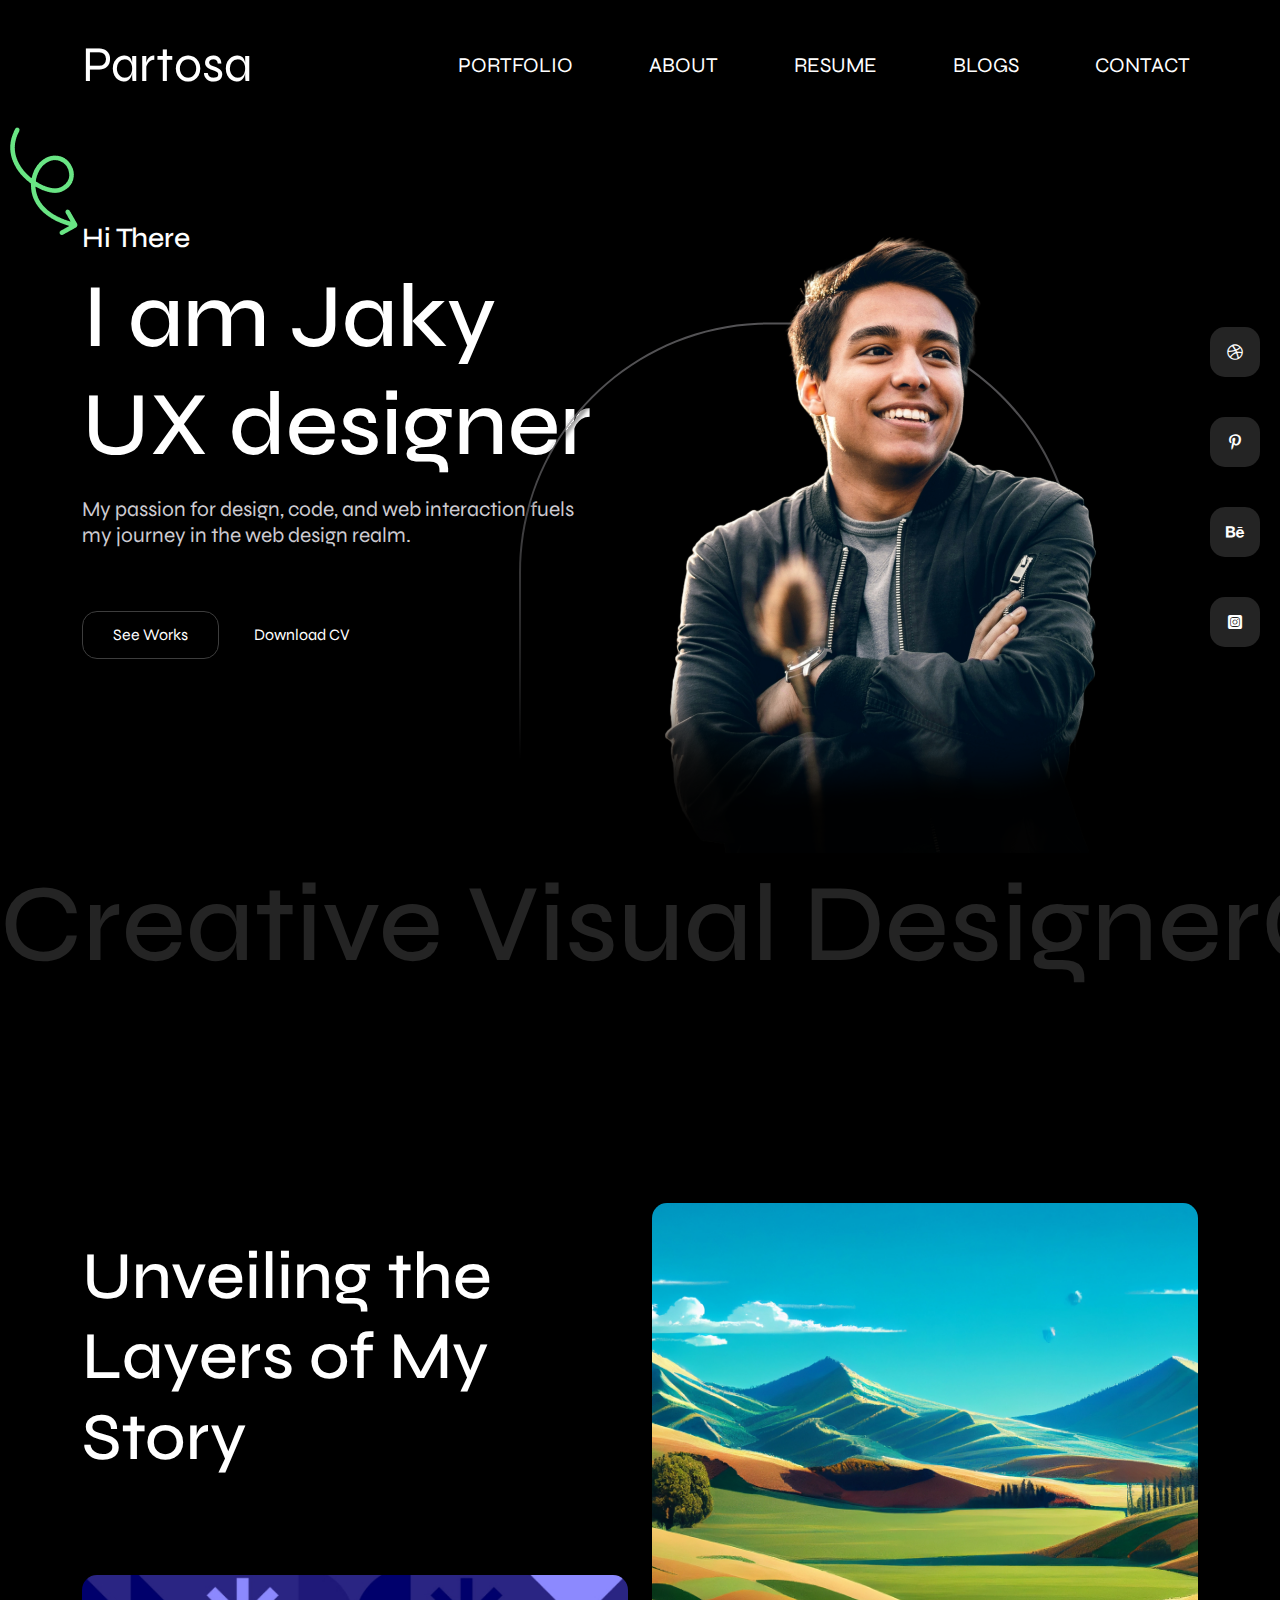
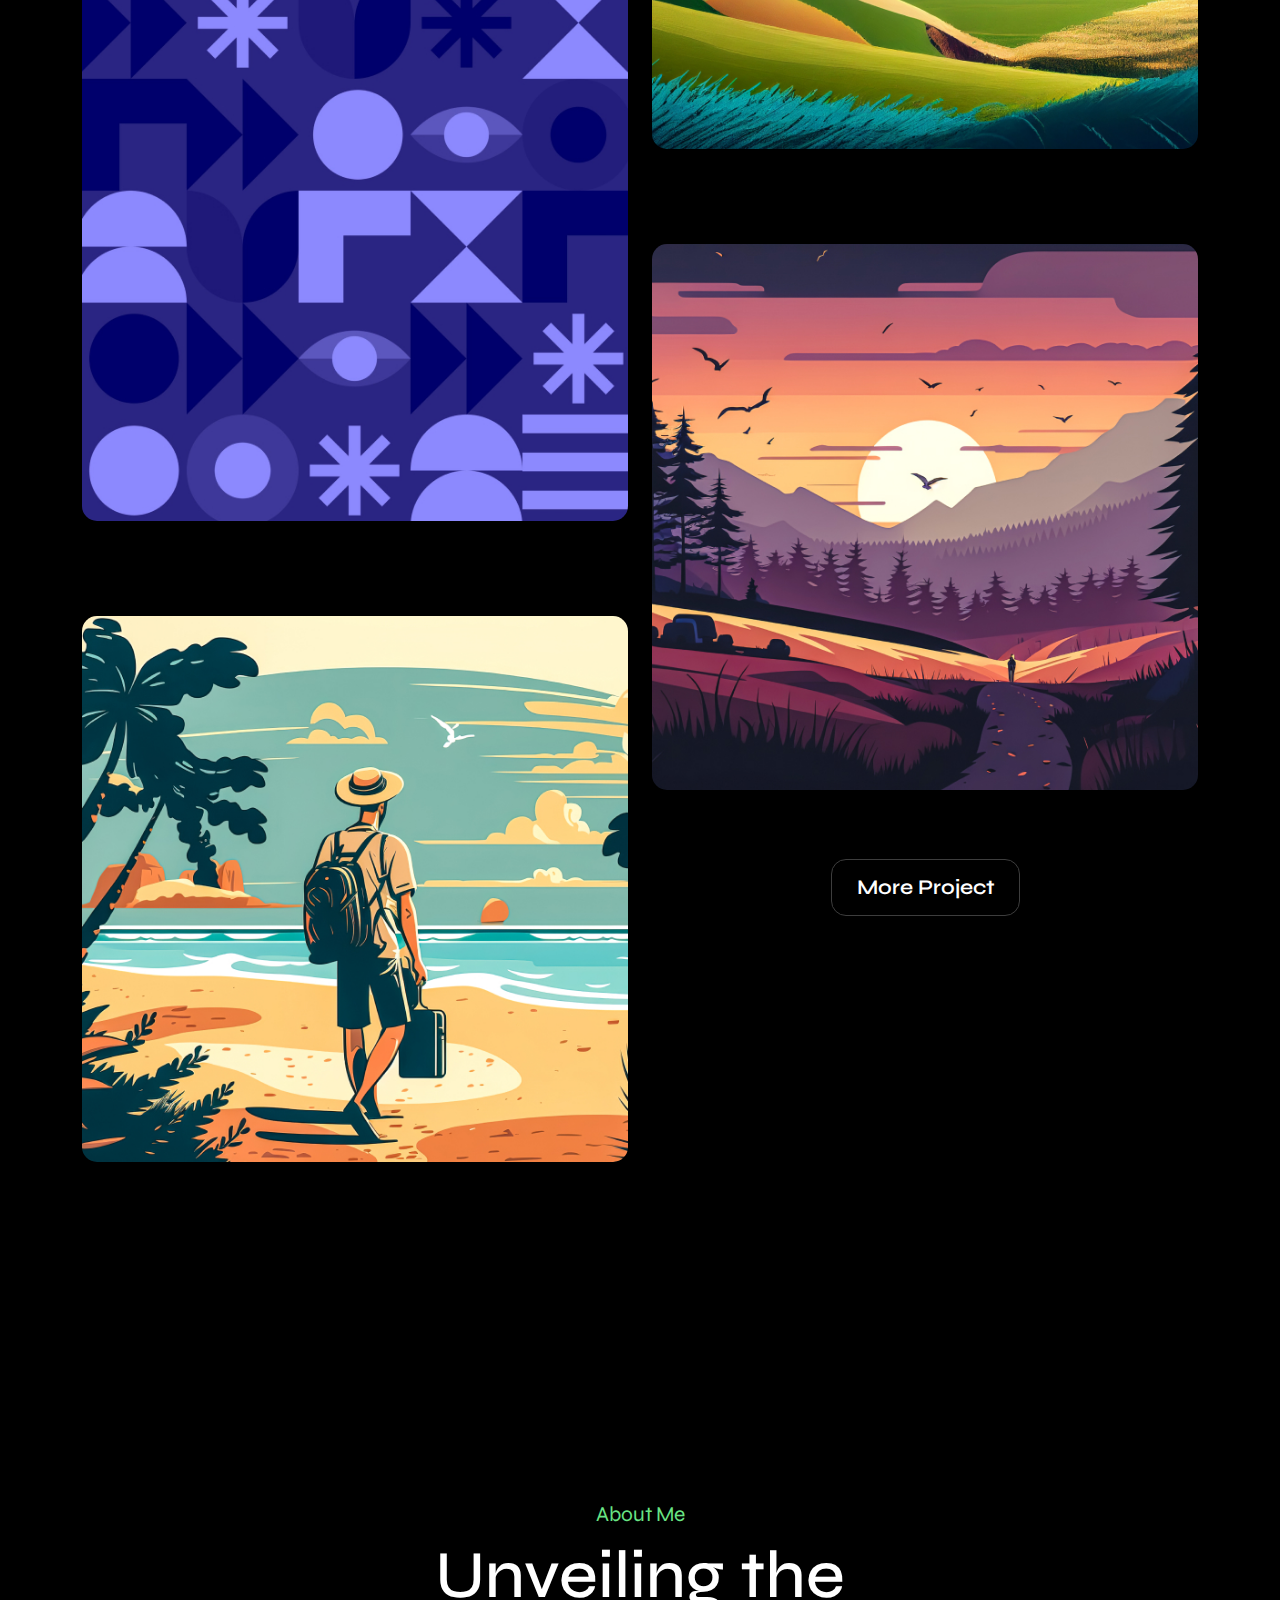
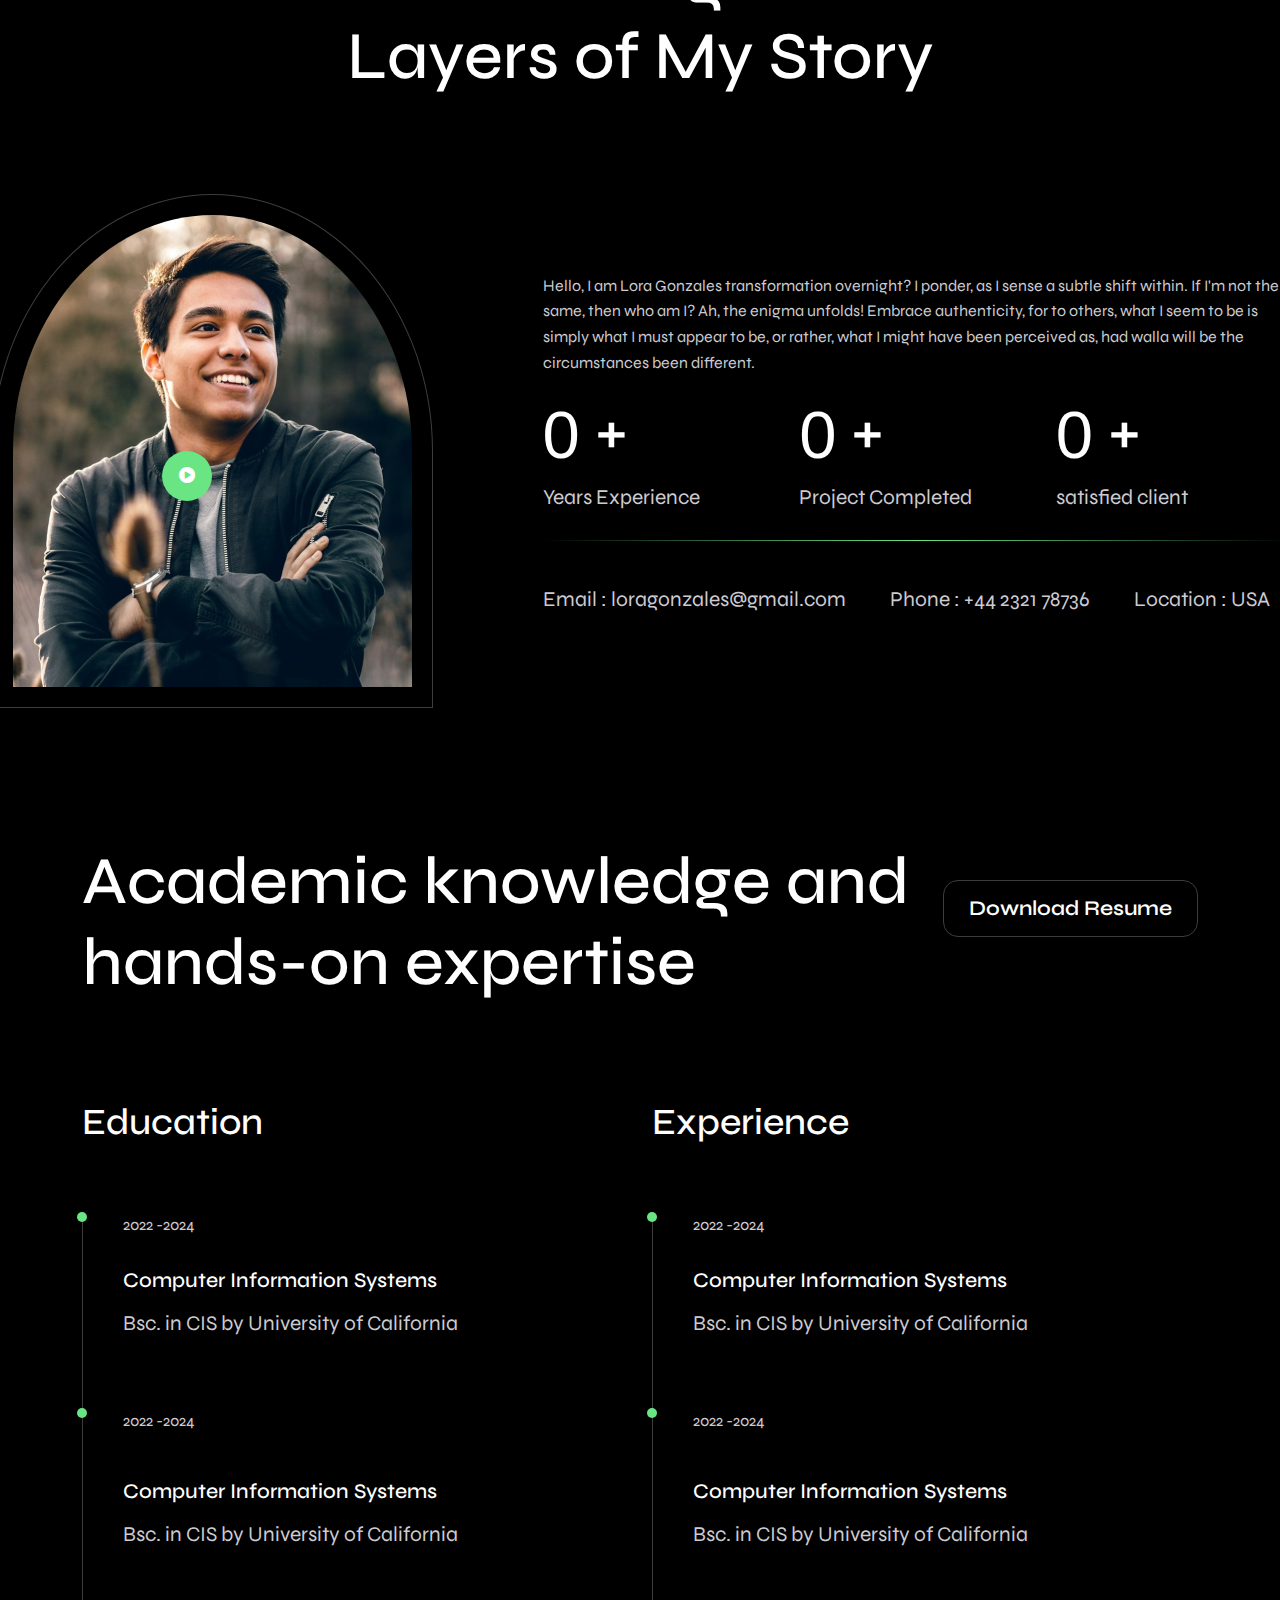
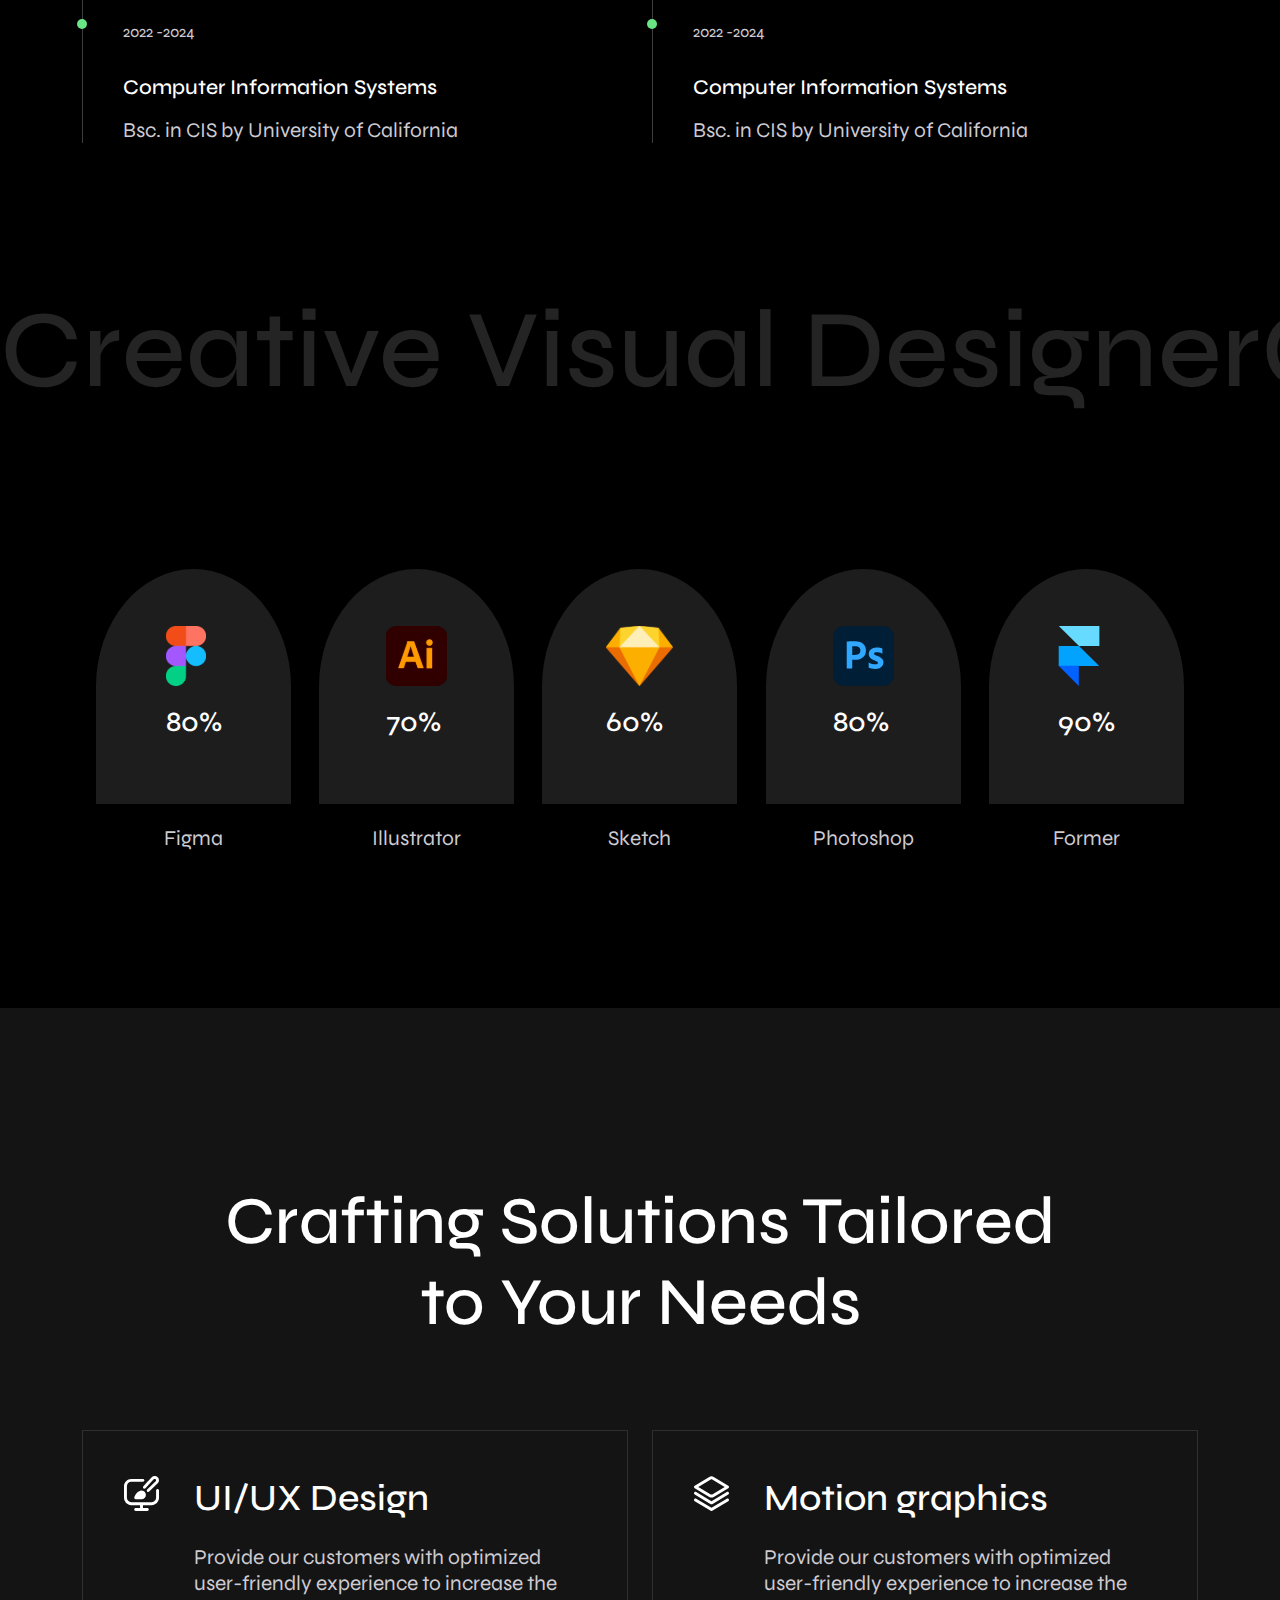
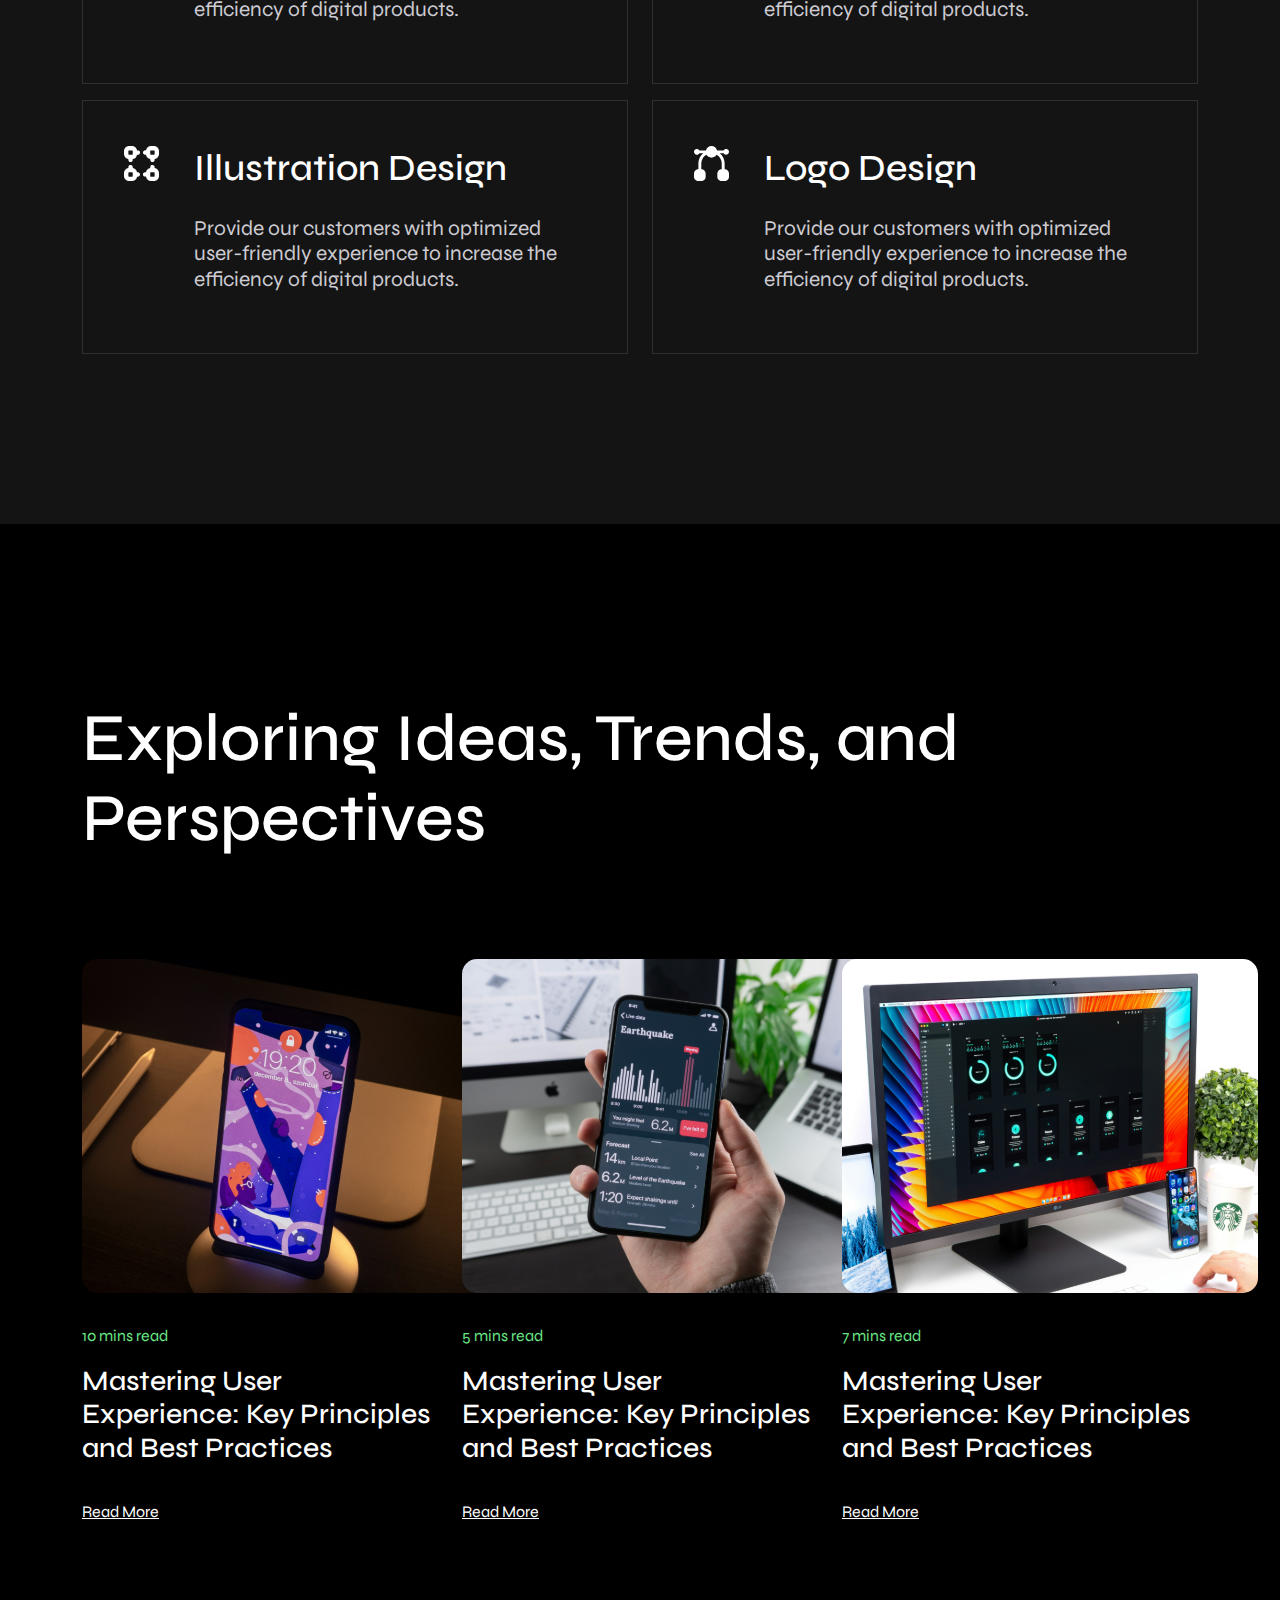
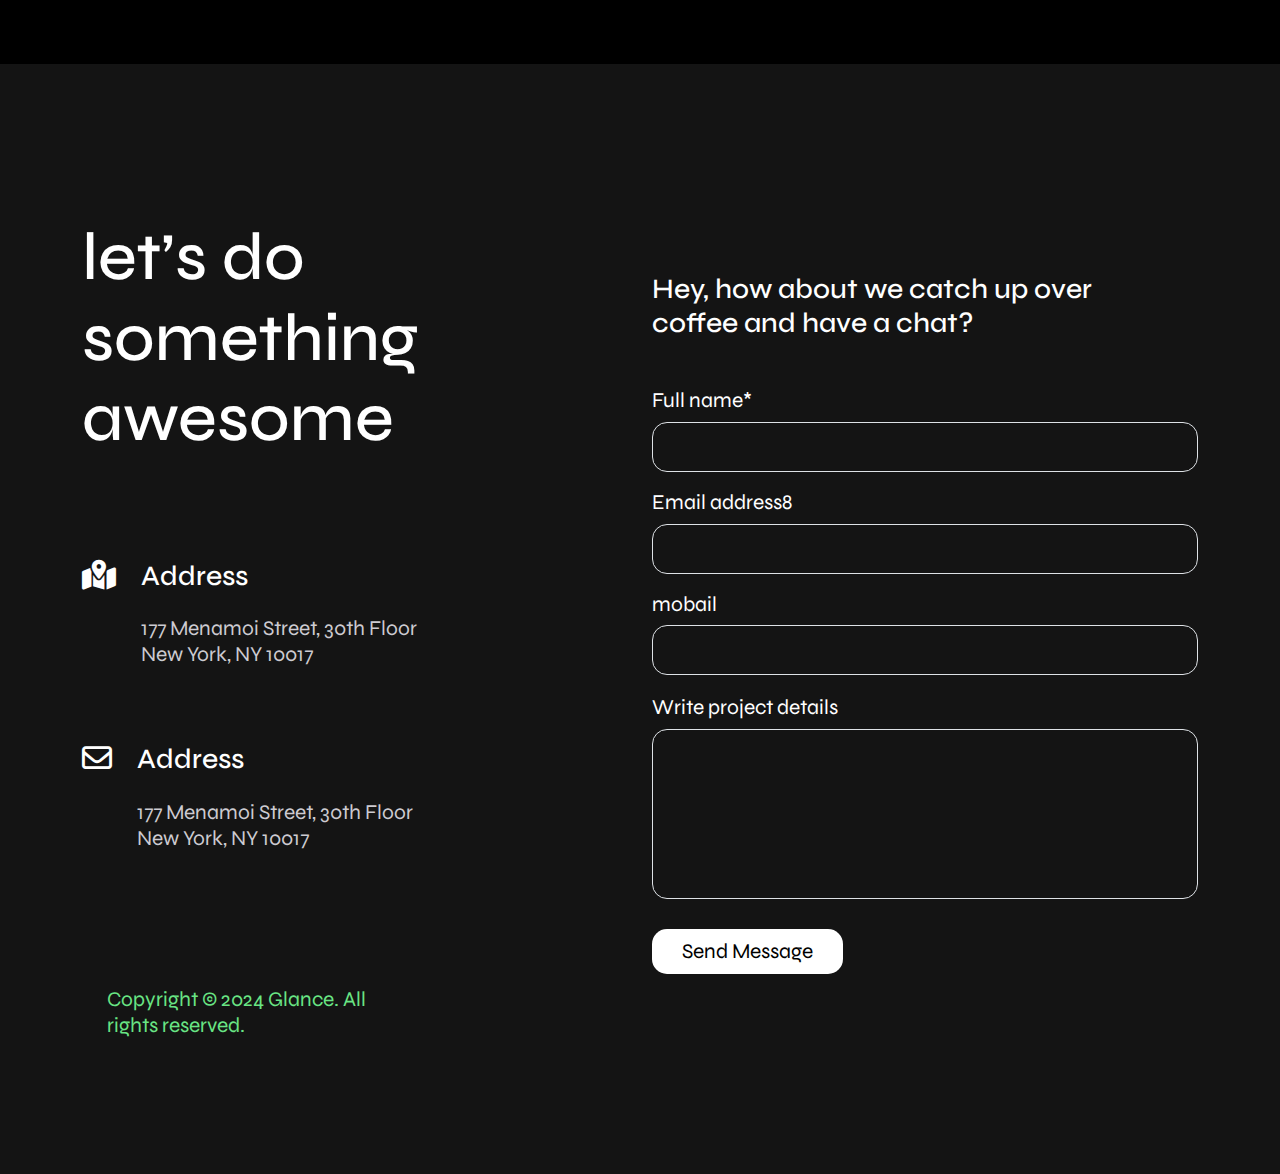
==== commit e77e92dc: "try to responsive1" ====
--- a/index.html
+++ b/index.html
@@ -1,568 +1,568 @@
-<!DOCTYPE html>
-<html lang="en">
-
-<head>
-    <meta charset="UTF-8">
-    <meta name="viewport" content="width=device-width, initial-scale=1.0">
-    <!-- font -->
-    <link rel="preconnect" href="https://fonts.googleapis.com">
-    <link rel="preconnect" href="https://fonts.gstatic.com" crossorigin>
-    <link href="https://fonts.googleapis.com/css2?family=Syne:wght@400..800&display=swap" rel="stylesheet">
-    <!-- font awesome -->
-    <link rel="stylesheet" href="./assest/cssFile/plugin/fontawesome.min.css">
-    <link rel="stylesheet" href="./assest/cssFile/plugin/bootstrap.min.css">
-    <link rel="stylesheet" href="./assest/cssFile/plugin/animate.css">
-    <link rel="stylesheet" href="./assest/cssFile/plugin/odometer.theme.default.css">
-    <link rel="stylesheet" href="./css/style.css">
-    <title>Partosa</title>
-</head>
-
-<body class="bg-black text-white">
-    <!-- <header>
-        <div class="container">
-            <div class="cs_header cs_pt_45 cs_pb_55 d-flex justify-content-between align-items-center ">
-                <div class="cs_header_left">
-                    <h2 class="cs_fs_50">Partosa</h2>
-                </div>
-                <div class="cs_header_right">
-                    <ul class="m-0 ">
-                        <li><a href="#">Home</a></li>
-                        <li><a href="#">portfolio</a></li>
-                        <li><a href="#">about</a></li>
-                        <li><a href="#">Resume</a></li>
-                        <li><a href="#">blog</a></li>
-                        <li><a href="#">contact</a></li>
-                    </ul>
-                </div>
-            </div>
-        </div>
-    </header> -->
- 
-    <nav class="navbar navbar-expand-lg cs_pt_45 cs_pb_40">
-        <div class="container ">
-          <a class="navbar-brand cs_fs_50 text-white" href="#">Partosa</a>
-          <button class="navbar-toggler bg-white" type="button" data-bs-toggle="collapse" data-bs-target="#navbarTogglerDemo02" aria-controls="navbarTogglerDemo02" aria-expanded="false" aria-label="Toggle navigation">
-            <span class="navbar-toggler-icon "></span>
-          </button>
-          <div class="collapse navbar-collapse cs_header_right" id="navbarTogglerDemo02">
-            <ul class="navbar-nav ms-auto mb-2 mb-lg-0 ">
-              <li class="nav-item">
-                <a class="nav-link active" aria-current="page" href="#">Home</a>
-              </li>
-              <li class="nav-item">
-                <a class="nav-link" href="#">portfolio</a>
-              </li>
-              <li class="nav-item">
-                <a class="nav-link " aria-disabled="true">About</a>
-              </li>
-              <li class="nav-item">
-                <a class="nav-link " aria-disabled="true">Resume</a>
-              </li>
-              <li class="nav-item">
-                <a class="nav-link " aria-disabled="true">Blogs</a>
-              </li>
-              <li class="nav-item">
-                <a class="nav-link " aria-disabled="true">Contact</a>
-              </li>
-            </ul>
-           
-          </div>
-        </div>
-      </nav>
-
-    <section class="">
-        <div class="container position-relative">
-            <div class="cs_hero row cs_pt_95 justify-content-around ">
-                <div class="cs_hero_left col-lg-6 cs_hero_animation">
-                    <div class="cs_section_heading cs_pb_47">
-                        <div class="cs_section_heading_in">
-                            <h4 class="cs_fs_28  wow fadeInUp" data-wow-duration="0.8s" data-wow-delay="0.3s">Hi There</h4>
-                            <h1 class="cs_fs_90 cs_pb_10">I am Jaky <br> UX designer</h1>
-                            <p class="cs_fs_21 ">My passion for design, code, and web interaction fuels <br> my journey
-                                in the web design realm.</p>
-
-                        </div>
-                    </div>
-                    <div class="cs_hero_btn d-flex align-items-center cs_column_gap_35">
-                        <a href="#" class="cs_btn cs_pt_10 cs_pb_10 cs_pl_30 cs_pr_30 cs_br_15">See Works</a>
-                        <a href="#" class="cs_btn border-0"> Download CV</a>
-                    </div>
-                </div>
-                <div class="cs_hero_right col-lg-6 position-relative">
-                    <img src="./assest/img/men.png" alt="men">
-                    <img class="cs_hero_image_border position-absolute" src="./assest/img/border.svg" alt="border">
-                </div>
-            </div>
-            <img class="cs_hero_vector position-absolute" src="./assest/img/Vector.png" alt="Vector">
-            <div class="cs_social_btns position-absolute d-flex flex-column align-items-center ">
-                <a class="d-flex align-items-center justify-content-center" href="#"><i
-                        class="fa-brands fa-dribbble"></i></a>
-                <a class="d-flex align-items-center justify-content-center" href="#"><i
-                        class="fa-brands fa-pinterest-p"></i></a>
-                <a class="d-flex align-items-center justify-content-center" href="#"><i
-                        class="fa-brands fa-behance"></i></a>
-                <a class="d-flex align-items-center justify-content-center" href="#"> <i
-                        class="fa-brands fa-square-instagram"></i>
-                </a>
-
-            </div>
-        </div>
-        <div class="cs_moving_wrap d-flex align-items-center ">
-            <h2 class="cs_moving_text text-nowrap">Creative Visual Designer </h2>
-            <h2 class="cs_moving_text text-nowrap">Creative Visual Designer </h2>
-            <h2 class="cs_moving_text text-nowrap">Creative Visual Designer </h2>
-            <h2 class="cs_moving_text text-nowrap">Creative Visual Designer </h2>
-        </div>
-    </section>
-
-    <!-- start portfolio -->
-    <section class="cs_portfolio cs_pt_200 cs_pb_225">
-        <div class="container">
-            <div class="row cs_row_gap_100">
-                <div class="col-lg-6 ">
-                    <div class="cs_section_heading cs_pb_90">
-                        <div class="cs_section_heading_in ">
-                            <h4 class="cs_fs_21 fw-normal text_green wow fadeInLeft" data-wow-duration="0.8s" data-wow-delay="0.3s">Portfolio</h4>
-                            <h1 class="cs_fs_67">Unveiling the <br> Layers of My Story</h1>
-            
-                        </div>
-                    </div>
-                  <div class="image_name  position-relative">
-                    <img class=" portfolio_img" src="./assest/img/magicpattern-saRKnTHBEhU-unsplash 1.jpg" alt="portfolio">
-                  <div class="d-flex justify-content-center">
-                    <div class="cs_btn cs_portfolio_btn cs_br_15 text-black position-absolute d-flex ">
-                        <a class="text-black cs_fs_28 fw-semibold " href="#">Magic Pattern</a>
-                   <a href="#"><img src="./assest/img/Arrow.svg" alt="arrow"></a>
-                    </div>
-                  </div>
-                  </div>
-                  <div class="image_name cs_pt_95  position-relative">
-                    <img class="portfolio_img " src="./assest/img/young-man-beach-by-sea-generative-ai 1.jpg" alt="portfolio">
-                  <div class="d-flex justify-content-center">
-                    <div class="cs_btn cs_portfolio_btn cs_br_15 text-black position-absolute d-flex ">
-                        <a class="text-black cs_fs_28 fw-semibold " href="#">Magic Pattern</a>
-                   <a href="#"><img src="./assest/img/Arrow.svg" alt="arrow"></a>
-                    </div>
-                  </div>
-                  </div>
-                    
-                </div>
-                <div class="col-lg-6">
-                    <div class="image_name  position-relative">
-                        <img class="portfolio_img" src="./assest/img/idyllic-rural-scene-green-meadow-sunset-sky-generative-ai 1.jpg" alt="portfolio">
-                      <div class="d-flex justify-content-center">
-                        <div class="cs_btn cs_portfolio_btn cs_br_15 text-black position-absolute d-flex ">
-                            <a class="text-black cs_fs_28 fw-semibold " href="#">Magic Pattern</a>
-                       <a href="#"><img src="./assest/img/Arrow.svg" alt="arrow"></a>
-                        </div>
-                      </div>
-                      </div>
-                      <div class="image_name cs_pt_95 position-relative">
-                        <img class="portfolio_img" src="./assest/img/sunset-silhouettes-trees-mountains-generative-ai 1.jpg" alt="portfolio">
-                      <div class="d-flex justify-content-center">
-                        <div class="cs_btn cs_portfolio_btn cs_br_15 text-black position-absolute d-flex ">
-                            <a class="text-black cs_fs_28 fw-semibold " href="#">Magic Pattern</a>
-                       <a href="#"><img src="./assest/img/Arrow.svg" alt="arrow"></a>
-                        </div>
-                      </div>
-                      </div>
-               
-                    <div class="cs_pt_85 text-center">
-                        <a class="cs_btn cs_br_15 cs_pl_25 cs_pr_25 cs_pt_15 cs_pb_15 cs_fs_21 fw-semibold" href="#">More Project</a>
-                    </div>
-                </div> 
-                
-            </div>
-        </div>
-
-    </section>
-    <!-- end portfolio -->
-    <!-- start about me -->
-    <section class="cs_pt_140 cs_pb_140">
-        <div class="cs_section_heading cs_pb_90">
-            <div class="cs_section_heading_in text-center">
-                <h4 class="cs_fs_21 fw-normal text_green" data-wow-duration="0.8s" data-wow-delay="0.3s">About Me</h4>
-                <h1 class="cs_fs_67">Unveiling the <br> Layers of My Story</h1>
-
-            </div>
-        </div>
-        <div class="cs_aboutMe">
-            <div class="container">
-                <div class="cs_aboutMe_in d-flex align-items-center justify-content-center">
-                    <div class="cs_aboutMe_right position-relative ">
-                        <img src="./assest/img/warren-VVEwJJRRHgk-unsplash 1.jpg" alt="">
-                        <div class="play_btn d-flex  align-items-center justify-content-center rounded-circle">
-                            <a href="https://www.youtube.com/watch?v=6mqmmUmX5iQ"><i
-                                    class="fa-solid fa-circle-play"></i></a>
-
-                        </div>
-                    </div>
-                    <div class="cs_aboutMe_story cs_pb_35 cs_pt_35">
-                        <p>Hello, I am Lora Gonzales transformation overnight? I ponder, as I sense a subtle shift
-                            within. If I'm not the same, then who am I? Ah, the enigma unfolds! Embrace authenticity,
-                            for to others, what I seem to be is simply what I must appear to be, or rather, what I might
-                            have been perceived as, had walla will be the circumstances been different.</p>
-                        <div class="row cs_experience">
-                            <div class="col-4">
-                                <h2 class="cs_fs_67 " >
-                                    <span class="odometer" data-count-to="07">0</span>
-                                    <span>+</span>
-                                </h2>
-                                <p class="cs_fs_21 fw-normal">Years Experience</p>
-                            </div>
-                            <div class="col-4">
-                                <h2 class="cs_fs_67 " >
-                                    <span class="odometer" data-count-to="160">000</span>
-                                    <span>+</span>
-                                </h2>
-                                <p class="cs_fs_21 fw-normal text-nowrap">Project Completed</p>
-                            </div>
-                            <div class="col-4">
-                                <h2 class="cs_fs_67 "> 
-                                    <span class="odometer" data-count-to=" 200" >000</span>
-                                      <span >+</span></h2>
-                                <p class="cs_fs_21 fw-normal">satisfied client</p>
-                                
-
-                            </div>
-                        </div>
-                        <img src="./assest/img/line.svg" alt="line">
-                        <p class="cs_fs_21 cs_pt_35">
-                            <span class="cs_pr_40">Email : loragonzales@gmail.com </span> <span class="cs_pr_40"> Phone
-                                : +44 2321 78736</span> <span>Location : USA</span>
-                        </p>
-                    </div>
-                </div>
-            </div>
-        </div>
-        <div class="cs_resume">
-            <div class="container">
-                <div class="cs_section_heading cs_pb_90 cs_pt_100 d-flex align-items-center justify-content-between">
-                    <div class="cs_section_heading_in ">
-                        <h4 class="cs_fs_21 fw-normal text_green wow fadeInLeft" data-wow-delay="0.3s" data-wow-duration="0.8s">Resume</h4>
-                        <h1 class="cs_fs_67">Academic knowledge and <br> hands-on expertise</h1>
-
-                    </div>
-                    <div class="cs_section_heading_right">
-                        <a href="#" class="cs_btn cs_pb_15 cs_pt_15 cs_pr_25 cs_pl_25 cs_br_15 cs_fs_21 fw-semibold">
-                            Download Resume</a>
-
-                    </div>
-                </div>
-
-                <div class="row cs_pb_120 cs_row_gap_100">
-                    <div class="col-lg-6">
-                        <div class="cs_resume_wrap">
-                            <div class="cs_resume_title ">
-                                <h2 class="cs_fs_37">Education</h2>
-                            </div>
-                            <div class="cs_resume_height_60"></div>
-                            <div class="cs_resume_timeline_wrap">
-
-                                <div class="cs_resume_timeline cs_pb_55">
-                                    <p class="cs_pb_30 m-0">2022 -2024</p>
-                                    <h4 class="cs_fs_21 cs_pb_10">Computer Information Systems</h4>
-                                    <p class="cs_fs_21 fw-normal">Bsc. in CIS by University of California</p>
-                                </div>
-                                <div class="cs_resume_timeline cs_pb_55">
-                                    <p class="cs_pb_30 ">2022 -2024</p>
-                                    <h4 class="cs_fs_21 cs_pb_10">Computer Information Systems</h4>
-                                    <p class="cs_fs_21 fw-normal">Bsc. in CIS by University of California</p>
-                                </div>
-                                <div class="cs_resume_timeline">
-                                    <p class="cs_pb_30 m-0">2022 -2024</p>
-                                    <h4 class="cs_fs_21 cs_pb_10">Computer Information Systems</h4>
-                                    <p class="cs_fs_21 fw-normal">Bsc. in CIS by University of California</p>
-                                </div>
-                            </div>
-                        </div>
-                    </div>
-                    <div class="col-lg-6">
-                        <div class="cs_resume_wrap">
-                            <div class="cs_resume_title ">
-                                <h2 class="cs_fs_37">Experience</h2>
-                            </div>
-                            <div class="cs_resume_height_60"></div>
-                            <div class="cs_resume_timeline_wrap">
-
-                                <div class="cs_resume_timeline cs_pb_55">
-                                    <p class="cs_pb_30 m-0">2022 -2024</p>
-                                    <h4 class="cs_fs_21 cs_pb_10">Computer Information Systems</h4>
-                                    <p class="cs_fs_21 fw-normal">Bsc. in CIS by University of California</p>
-                                </div>
-                                <div class="cs_resume_timeline cs_pb_55">
-                                    <p class="cs_pb_30 ">2022 -2024</p>
-                                    <h4 class="cs_fs_21 cs_pb_10">Computer Information Systems</h4>
-                                    <p class="cs_fs_21 fw-normal">Bsc. in CIS by University of California</p>
-                                </div>
-                                <div class="cs_resume_timeline">
-                                    <p class="cs_pb_30 m-0">2022 -2024</p>
-                                    <h4 class="cs_fs_21 cs_pb_10">Computer Information Systems</h4>
-                                    <p class="cs_fs_21 fw-normal">Bsc. in CIS by University of California</p>
-                                </div>
-                            </div>
-                        </div>
-                    </div>
-                </div>
-            </div>
-        </div>
-        <div class="cs_moving_wrap d-flex align-items-center ">
-            <h2 class="cs_moving_text text-nowrap">Creative Visual Designer </h2>
-            <h2 class="cs_moving_text text-nowrap">Creative Visual Designer </h2>
-            <h2 class="cs_moving_text text-nowrap">Creative Visual Designer </h2>
-            <h2 class="cs_moving_text text-nowrap">Creative Visual Designer </h2>
-        </div>
-
-        <div class="cs_skill cs_pt_140">
-            <div class="container">
-                <div class="cs_skill_in d-flex flex-wrap align-items-center justify-content-around">
-                    <div class="cs_skill_data">
-                        <div class="cs_skill_data_in d-flex align-items-center justify-content-center">
-                            <div>
-                                <img class="cs_pb_20" src="./assest/img/figma-logo.svg" alt="">
-                                <h3>80%</h3>
-                            </div>
-                        </div>
-                        <p class="cs_fs_21 cs_pt_22 text-center">Figma</p>
-                    </div>
-                    <div class="cs_skill_data">
-                        <div class="cs_skill_data_in d-flex align-items-center justify-content-center">
-                            <div>
-                                <img class="cs_pb_20" src="./assest/img/Adobe_Illustrator_CC_icon 1.svg" alt="">
-                                <h3>70%</h3>
-                            </div>
-                        </div>
-                        <p class="cs_fs_21 cs_pt_22 text-center">Illustrator</p>
-                    </div>
-                    <div class="cs_skill_data">
-                        <div class="cs_skill_data_in d-flex align-items-center justify-content-center">
-                            <div>
-                                <img class="cs_pb_20" src="./assest/img/Sketch_Logo.svg" alt="">
-                                <h3>60%</h3>
-                            </div>
-                        </div>
-                        <p class="cs_fs_21 cs_pt_22 text-center">Sketch</p>
-                    </div>
-                    <div class="cs_skill_data">
-                        <div class="cs_skill_data_in d-flex align-items-center justify-content-center">
-                            <div>
-                                <img class="cs_pb_20" src="./assest/img/Adobe_Photoshop_CC_icon 1.svg" alt="">
-                                <h3>80%</h3>
-                            </div>
-                        </div>
-                        <p class="cs_fs_21 cs_pt_22 text-center">Photoshop</p>
-                    </div>
-                    <div class="cs_skill_data">
-                        <div class="cs_skill_data_in d-flex align-items-center justify-content-center">
-                            <div>
-                                <img class="cs_pb_20" src="./assest//img/Groupzigzag.svg" alt="">
-                                <h3>90%</h3>
-                            </div>
-                        </div>
-                        <p class="cs_fs_21 cs_pt_22 text-center">Former</p>
-                    </div>
-                </div>
-            </div>
-        </div>
-    </section>
-    <!-- end about me -->
-    <!-- start service section -->
-
-    <section>
-        <div class="cs_service cs_pb_170 cs_pt_140">
-            <div class="container">
-                <div class="cs_section_heading cs_pb_80">
-                    <div class="cs_section_heading_in text-center">
-                        <h4 class="cs_fs_21 text_green wow fadeInUp" data-wow-duration="0.8s" data-wow-delay="0.3s">service</h4>
-                        <h1 class="cs_fs_67">Crafting Solutions Tailored <br> to Your Needs</h1>
-                    </div>
-                </div>
-
-                    <div class="cs_service_in">
-                        <div class="row row-gap-3">
-                            <div class="col-lg-6">
-                                <div class="cs_service_data cs_pt_45 cs_pb_45 cs_pl_41 cs_pr_41 d-flex cs_column_gap_35">
-                                    <div class="cs_service_icon">
-                                        <img src="./assest/img/services/customize-computer.svg" alt="computer">
-                                    </div>
-                                    <div class="cs_service_title">
-                                        <h3 class="cs_fs_37 cs_pb_25 m-0">UI/UX Design</h3>
-                                        <p class="cs_fs_21">Provide our customers with optimized user-friendly experience to increase the
-                                            efficiency of digital products.</p>
-                                    </div>
-                                </div>
-                            </div>
-                            <div class="col-lg-6">
-                                <div class="cs_service_data cs_pt_45 cs_pb_45 cs_pl_41 cs_pr_41 d-flex cs_column_gap_35">
-                                    <div class="cs_service_icon">
-                                        <img src="./assest/img/services/layers.svg" alt="computer">
-                                    </div>
-                                    <div class="cs_service_title">
-                                        <h3 class="cs_fs_37 cs_pb_25 m-0">Motion graphics</h3>
-                                        <p class="cs_fs_21">Provide our customers with optimized user-friendly experience to increase the
-                                            efficiency of digital products.</p>
-                                    </div>
-                                </div>
-                            </div>
-                            <div class="col-lg-6">
-                                <div class="cs_service_data cs_pt_45 cs_pb_45 cs_pl_41 cs_pr_41 d-flex cs_column_gap_35">
-                                    <div class="cs_service_icon">
-                                        <img src="./assest/img/services/vector (3).svg" alt="computer">
-                                    </div>
-                                    <div class="cs_service_title">
-                                        <h3 class="cs_fs_37 cs_pb_25 m-0">Illustration Design</h3>
-                                        <p class="cs_fs_21">Provide our customers with optimized user-friendly experience to increase the
-                                            efficiency of digital products.</p>
-                                    </div>
-                                </div>
-                            </div>
-                            <div class="col-lg-6">
-                                <div class="cs_service_data cs_pt_45 cs_pb_45 cs_pl_41 cs_pr_41 d-flex cs_column_gap_35">
-                                    <div class="cs_service_icon">
-                                        <img src="./assest/img/services/vector-alt.svg" alt="computer">
-                                    </div>
-                                    <div class="cs_service_title">
-                                        <h3 class="cs_fs_37 cs_pb_25 m-0">Logo Design</h3>
-                                        <p class="cs_fs_21">Provide our customers with optimized user-friendly experience to increase the
-                                            efficiency of digital products.</p>
-                                    </div>
-                                </div>
-                            </div>
-                           
-                        
-                    </div>
-                </div>
-            </div>
-
-        </div>
-    </section>
-
-    <!-- end service section -->
-    <!-- start blog section -->
-    <section class="cs_pt_140 cs_pb_140">
-       <div class="container">
-        <div class="cs_section_heading cs_pb_90 cs_pb_93">
-            <div class="cs_section_heading_in ">
-                <h4 class="cs_fs_21 text_green fw-normal wow fadeInLeft" data-wow-duration="0.8s" data-wow-delay="0.3s">blog</h4>
-                <h1 class="cs_fs_67">Exploring Ideas, Trends, and <br> Perspectives</h1>
-
-            </div>
-        </div>
-        <div class="cs_blog">
-            <div class="row">
-                <div class="col-lg-4">
-                    <div class="cs_blog_in">
-                        <div class="cs_blog_thumb cs_pb_30">
-                            <img class="cs_br_15" src="./assest/img/blog/balazs-ketyi-74tfa1hJQws-unsplash 1.jpg" alt="blog1">
-                        </div>
-                        <div class="cs_blog_details">
-                            <p class="text_green">10 mins read</p>
-                            <h3 class="cs_pb_25 cs_fs_28">Mastering User Experience: Key Principles and Best Practices</h3>
-                            <a href="#">Read More</a>
-                        </div>
-                    </div>
-                </div>
-                <div class="col-lg-4">
-                    <div class="cs_blog_in">
-                        <div class="cs_blog_thumb cs_pb_30">
-                            <img class="cs_br_15" src="./assest/img/blog/balazs-ketyi-6ba_vdgx_go-unsplash 1.svg" alt="blog1">
-                        </div>
-                        <div class="cs_blog_details">
-                            <p class="text_green">5 mins read</p>
-                            <h3 class="cs_pb_25 cs_fs_28">Mastering User Experience: Key Principles and Best Practices</h3>
-                            <a href="#">Read More</a>
-                        </div>
-                    </div>
-                </div>
-                <div class="col-lg-4">
-                    <div class="cs_blog_in">
-                        <div class="cs_blog_thumb cs_pb_30">
-                            <img class="cs_br_15" src="./assest/img/blog/daniel-korpai-iopITwyUcTA-unsplash 1.svg" alt="blog1">
-                        </div>
-                        <div class="cs_blog_details">
-                            <p class="text_green">7 mins read</p>
-                            <h3 class="cs_pb_25 cs_fs_28">Mastering User Experience: Key Principles and Best Practices</h3>
-                            <a href="#">Read More</a>
-                        </div>
-                    </div>
-                </div>
-                
-            </div>
-        </div>
-       </div>
-    </section>
-    <!-- start blog section -->
-    <!-- start contact section -->
-    <section class="cs_contact cs_pb_120 cs_pt_120">
-        <div class="container">
-            <div class="row align-items-center justify-content-between">
-                <div class="col-lg-6 ">
-                    <div class="cs_section_heading cs_pb_90 cs_pb_93">
-                        <div class="cs_section_heading_in ">
-                            <h4 class="cs_fs_21 text_green fw-normal wow fadeInLeft" data-wow-duration="0.8s" data-wow-delay="0.3s">Contact</h4>
-                            <h1 class="cs_fs_67">let’s do something <br> awesome</h1>
-            
-                        </div>
-                    </div>
-                    <div class="cs_address d-flex">
-                        <div class="cs_address_icon cs_pr_25">
-                            <a href="#"><i class="fa-solid fa-map-location-dot cs_fs_30 "></i></a>
-                        </div>
-                        <div class="cs_address_details">
-                            <h2 class="cs_fs_28 cs_pb_15">Address</h2>
-                            <p class="cs_fs_21">177 Menamoi Street, 30th Floor <br> New York, NY 10017</p>
-                        </div>
-                    </div>
-                    <div class="cs_address d-flex cs_pt_60">
-                        <div class="cs_address_icon cs_pr_25">
-                            <a href="#"><i class="fa-regular fa-envelope cs_fs_30"></i></a>
-                        </div>
-                        <div class="cs_address_details">
-                            <h2 class="cs_fs_28 cs_pb_15">Address</h2>
-                            <p class="cs_fs_21">177 Menamoi Street, 30th Floor <br> New York, NY 10017</p>
-                        </div>
-                    </div>
-                    <div class="cs_pt_120 cs_ml_25">
-                        <p class="cs_fs_21 text_green">Copyright © 2024 Glance. All <br> rights reserved.</p>
-                    </div>
-                </div>
-                <div class="col-lg-6">
-                    <div class="cs_contact_form">
-                        <div class="cs_contact_form_title cs_pb_40">
-                            <h2 class="cs_fs_28 c">Hey, how about we catch up over <br> coffee and have a chat?</h2>
-                        </div>
-                            <form>
-                                <div class="cs_pb_18">
-                                    <label for="exampleInputEmail1" class="form-label cs_fs_21">Full name*</label>
-                                    <input type="name" class="form-control" id="exampleInputEmail1" aria-describedby="emailHelp">
-                                    </div>
-                                <div class="cs_pb_18">
-                                    <label for="exampleInputEmail1" class="form-label cs_fs_21">Email address8</label>
-                                    <input type="email" class="form-control" id="exampleInputEmail1" aria-describedby="emailHelp">
-                                    </div>
-                                <div class="cs_pb_20">
-                                    <label for="exampleInputEmail1" class="form-label cs_fs_21">mobail</label>
-                                    <input type="email" class="form-control" id="exampleInputEmail1" aria-describedby="emailHelp">
-                                    </div>
-                                <div class=" cs_pb_40">
-                                    <label for="exampleInputEmail1" class="form-label cs_fs_21">Write project details</label>
-                                    <input type="email" class="form-control text-ariea" id="exampleInputEmail1" aria-describedby="emailHelp">
-                                    </div>
-                                    <a class="cs_pt_10 cs_pb_10 cs_pl_30 cs_pr_30 text-black bg-white cs_fs_21 cs_br_15" href="$">Send Message</a>
-                            </form>
-                        
-                    </div>
-                </div>
-            </div>
-        </div>
-    </section>
-    <!-- end contact section -->
-
-<script src="./assest/jsFile/plugin/jquery-3.7.1.min.js"></script>
-<script src="./assest/jsFile/plugin/bootstrap.min.js"></script>
-<script src="./assest/jsFile/plugin/wow.min.js"></script>
-<script src="./assest/jsFile/plugin/odometer.min.js"></script>
-<script src="./assest/jsFile/main.js"></script>
-</body>
-
+<!DOCTYPE html>
+<html lang="en">
+
+<head>
+    <meta charset="UTF-8">
+    <meta name="viewport" content="width=device-width, initial-scale=1.0">
+    <!-- font -->
+    <link rel="preconnect" href="https://fonts.googleapis.com">
+    <link rel="preconnect" href="https://fonts.gstatic.com" crossorigin>
+    <link href="https://fonts.googleapis.com/css2?family=Syne:wght@400..800&display=swap" rel="stylesheet">
+    <!-- font awesome -->
+    <link rel="stylesheet" href="./assest/cssFile/plugin/fontawesome.min.css">
+    <link rel="stylesheet" href="./assest/cssFile/plugin/bootstrap.min.css">
+    <link rel="stylesheet" href="./assest/cssFile/plugin/animate.css">
+    <link rel="stylesheet" href="./assest/cssFile/plugin/odometer.theme.default.css">
+    <link rel="stylesheet" href="./css/style.css">
+    <title>Partosa</title>
+</head>
+
+<body class="bg-black text-white">
+    <!-- <header>
+        <div class="container">
+            <div class="cs_header cs_pt_45 cs_pb_55 d-flex justify-content-between align-items-center ">
+                <div class="cs_header_left">
+                    <h2 class="cs_fs_50">Partosa</h2>
+                </div>
+                <div class="cs_header_right">
+                    <ul class="m-0 ">
+                        <li><a href="#">Home</a></li>
+                        <li><a href="#">portfolio</a></li>
+                        <li><a href="#">about</a></li>
+                        <li><a href="#">Resume</a></li>
+                        <li><a href="#">blog</a></li>
+                        <li><a href="#">contact</a></li>
+                    </ul>
+                </div>
+            </div>
+        </div>
+    </header> -->
+ 
+    <nav class="navbar navbar-expand-lg cs_pt_45 cs_pb_40">
+        <div class="container ">
+          <a class="navbar-brand cs_fs_50 text-white" href="#">Partosa</a>
+          <button class="navbar-toggler bg-white" type="button" data-bs-toggle="collapse" data-bs-target="#navbarTogglerDemo02" aria-controls="navbarTogglerDemo02" aria-expanded="false" aria-label="Toggle navigation">
+            <span class="navbar-toggler-icon "></span>
+          </button>
+          <div class="collapse navbar-collapse cs_header_right" id="navbarTogglerDemo02">
+            <ul class="navbar-nav ms-auto mb-2 mb-lg-0 ">
+              <li class="nav-item">
+                <a class="nav-link active" aria-current="page" href="#">Home</a>
+              </li>
+              <li class="nav-item">
+                <a class="nav-link" href="#">portfolio</a>
+              </li>
+              <li class="nav-item">
+                <a class="nav-link " aria-disabled="true">About</a>
+              </li>
+              <li class="nav-item">
+                <a class="nav-link " aria-disabled="true">Resume</a>
+              </li>
+              <li class="nav-item">
+                <a class="nav-link " aria-disabled="true">Blogs</a>
+              </li>
+              <li class="nav-item">
+                <a class="nav-link " aria-disabled="true">Contact</a>
+              </li>
+            </ul>
+           
+          </div>
+        </div>
+      </nav>
+
+    <section class="">
+        <div class="container position-relative">
+            <div class="cs_hero row cs_pt_95 justify-content-around ">
+                <div class="cs_hero_left col-lg-6 cs_hero_animation">
+                    <div class="cs_section_heading cs_pb_47">
+                        <div class="cs_section_heading_in">
+                            <h4 class="cs_fs_28  wow fadeInUp" data-wow-duration="0.8s" data-wow-delay="0.3s">Hi There</h4>
+                            <h1 class="cs_fs_90 cs_pb_10">I am Jaky <br> UX designer</h1>
+                            <p class="cs_fs_21 ">My passion for design, code, and web interaction fuels <br> my journey
+                                in the web design realm.</p>
+
+                        </div>
+                    </div>
+                    <div class="cs_hero_btn d-flex align-items-center cs_column_gap_35">
+                        <a href="#" class="cs_btn cs_pt_10 cs_pb_10 cs_pl_30 cs_pr_30 cs_br_15">See Works</a>
+                        <a href="#" class="cs_btn border-0"> Download CV</a>
+                    </div>
+                </div>
+                <div class="cs_hero_right col-lg-6 position-relative">
+                    <img src="./assest/img/men.png" alt="men">
+                    <img class="cs_hero_image_border position-absolute" src="./assest/img/border.svg" alt="border">
+                </div>
+            </div>
+            <img class="cs_hero_vector position-absolute" src="./assest/img/Vector.png" alt="Vector">
+            <div class="cs_social_btns position-absolute d-flex flex-column align-items-center ">
+                <a class="d-flex align-items-center justify-content-center" href="#"><i
+                        class="fa-brands fa-dribbble"></i></a>
+                <a class="d-flex align-items-center justify-content-center" href="#"><i
+                        class="fa-brands fa-pinterest-p"></i></a>
+                <a class="d-flex align-items-center justify-content-center" href="#"><i
+                        class="fa-brands fa-behance"></i></a>
+                <a class="d-flex align-items-center justify-content-center" href="#"> <i
+                        class="fa-brands fa-square-instagram"></i>
+                </a>
+
+            </div>
+        </div>
+        <div class="cs_moving_wrap d-flex align-items-center ">
+            <h2 class="cs_moving_text text-nowrap">Creative Visual Designer </h2>
+            <h2 class="cs_moving_text text-nowrap">Creative Visual Designer </h2>
+            <h2 class="cs_moving_text text-nowrap">Creative Visual Designer </h2>
+            <h2 class="cs_moving_text text-nowrap">Creative Visual Designer </h2>
+        </div>
+    </section>
+
+    <!-- start portfolio -->
+    <section class="cs_portfolio cs_pt_200 cs_pb_200">
+        <div class="container">
+            <div class="row cs_row_gap_100">
+                <div class="col-lg-6 ">
+                    <div class="cs_section_heading cs_pb_90">
+                        <div class="cs_section_heading_in ">
+                            <h4 class="cs_fs_21 fw-normal text_green wow fadeInLeft" data-wow-duration="0.8s" data-wow-delay="0.3s">Portfolio</h4>
+                            <h1 class="cs_fs_67">Unveiling the <br> Layers of My Story</h1>
+            
+                        </div>
+                    </div>
+                  <div class="image_name  position-relative">
+                    <img class=" portfolio_img" src="./assest/img/magicpattern-saRKnTHBEhU-unsplash 1.jpg" alt="portfolio">
+                  <div class="d-flex justify-content-center">
+                    <div class="cs_btn cs_portfolio_btn cs_br_15 text-black position-absolute d-flex ">
+                        <a class="text-black cs_fs_28 fw-semibold " href="#">Magic Pattern</a>
+                   <a href="#"><img src="./assest/img/Arrow.svg" alt="arrow"></a>
+                    </div>
+                  </div>
+                  </div>
+                  <div class="image_name cs_pt_95  position-relative">
+                    <img class="portfolio_img " src="./assest/img/young-man-beach-by-sea-generative-ai 1.jpg" alt="portfolio">
+                  <div class="d-flex justify-content-center">
+                    <div class="cs_btn cs_portfolio_btn cs_br_15 text-black position-absolute d-flex ">
+                        <a class="text-black cs_fs_28 fw-semibold " href="#">Magic Pattern</a>
+                   <a href="#"><img src="./assest/img/Arrow.svg" alt="arrow"></a>
+                    </div>
+                  </div>
+                  </div>
+                    
+                </div>
+                <div class="col-lg-6">
+                    <div class="image_name  position-relative">
+                        <img class="portfolio_img" src="./assest/img/idyllic-rural-scene-green-meadow-sunset-sky-generative-ai 1.jpg" alt="portfolio">
+                      <div class="d-flex justify-content-center">
+                        <div class="cs_btn cs_portfolio_btn cs_br_15 text-black position-absolute d-flex ">
+                            <a class="text-black cs_fs_28 fw-semibold " href="#">Magic Pattern</a>
+                       <a href="#"><img src="./assest/img/Arrow.svg" alt="arrow"></a>
+                        </div>
+                      </div>
+                      </div>
+                      <div class="image_name cs_pt_95 position-relative">
+                        <img class="portfolio_img" src="./assest/img/sunset-silhouettes-trees-mountains-generative-ai 1.jpg" alt="portfolio">
+                      <div class="d-flex justify-content-center">
+                        <div class="cs_btn cs_portfolio_btn cs_br_15 text-black position-absolute d-flex ">
+                            <a class="text-black cs_fs_28 fw-semibold " href="#">Magic Pattern</a>
+                       <a href="#"><img src="./assest/img/Arrow.svg" alt="arrow"></a>
+                        </div>
+                      </div>
+                      </div>
+               
+                    <div class="cs_pt_85 text-center">
+                        <a class="cs_btn cs_br_15 cs_pl_25 cs_pr_25 cs_pt_15 cs_pb_15 cs_fs_21 fw-semibold" href="#">More Project</a>
+                    </div>
+                </div> 
+                
+            </div>
+        </div>
+
+    </section>
+    <!-- end portfolio -->
+    <!-- start about me -->
+    <section class="cs_pt_140 cs_pb_140">
+        <div class="cs_section_heading cs_pb_90">
+            <div class="cs_section_heading_in text-center">
+                <h4 class="cs_fs_21 fw-normal text_green" data-wow-duration="0.8s" data-wow-delay="0.3s">About Me</h4>
+                <h1 class="cs_fs_67">Unveiling the <br> Layers of My Story</h1>
+
+            </div>
+        </div>
+        <div class="cs_aboutMe">
+            <div class="container">
+                <div class="cs_aboutMe_in d-flex align-items-center justify-content-center">
+                    <div class="cs_aboutMe_right position-relative ">
+                        <img src="./assest/img/warren-VVEwJJRRHgk-unsplash 1.jpg" alt="">
+                        <div class="play_btn d-flex  align-items-center justify-content-center rounded-circle">
+                            <a href="https://www.youtube.com/watch?v=6mqmmUmX5iQ"><i
+                                    class="fa-solid fa-circle-play"></i></a>
+
+                        </div>
+                    </div>
+                    <div class="cs_aboutMe_story cs_pb_35 cs_pt_35">
+                        <p>Hello, I am Lora Gonzales transformation overnight? I ponder, as I sense a subtle shift
+                            within. If I'm not the same, then who am I? Ah, the enigma unfolds! Embrace authenticity,
+                            for to others, what I seem to be is simply what I must appear to be, or rather, what I might
+                            have been perceived as, had walla will be the circumstances been different.</p>
+                        <div class="row cs_experience">
+                            <div class="col-4">
+                                <h2 class="cs_fs_67 " >
+                                    <span class="odometer" data-count-to="07">0</span>
+                                    <span>+</span>
+                                </h2>
+                                <p class="cs_fs_21 fw-normal">Years Experience</p>
+                            </div>
+                            <div class="col-4">
+                                <h2 class="cs_fs_67 " >
+                                    <span class="odometer" data-count-to="160">000</span>
+                                    <span>+</span>
+                                </h2>
+                                <p class="cs_fs_21 fw-normal text-nowrap">Project Completed</p>
+                            </div>
+                            <div class="col-4">
+                                <h2 class="cs_fs_67 "> 
+                                    <span class="odometer" data-count-to=" 200" >000</span>
+                                      <span >+</span></h2>
+                                <p class="cs_fs_21 fw-normal">satisfied client</p>
+                                
+
+                            </div>
+                        </div>
+                        <img src="./assest/img/line.svg" alt="line">
+                        <p class="cs_fs_21 cs_pt_35">
+                            <span class="cs_pr_40">Email : loragonzales@gmail.com </span> <span class="cs_pr_40"> Phone
+                                : +44 2321 78736</span> <span>Location : USA</span>
+                        </p>
+                    </div>
+                </div>
+            </div>
+        </div>
+        <div class="cs_resume">
+            <div class="container">
+                <div class="cs_section_heading cs_pb_90 cs_pt_100 d-flex align-items-center justify-content-between">
+                    <div class="cs_section_heading_in ">
+                        <h4 class="cs_fs_21 fw-normal text_green wow fadeInLeft" data-wow-delay="0.3s" data-wow-duration="0.8s">Resume</h4>
+                        <h1 class="cs_fs_67">Academic knowledge and <br> hands-on expertise</h1>
+
+                    </div>
+                    <div class="cs_section_heading_right">
+                        <a href="#" class="cs_btn cs_pb_15 cs_pt_15 cs_pr_25 cs_pl_25 cs_br_15 cs_fs_21 fw-semibold">
+                            Download Resume</a>
+
+                    </div>
+                </div>
+
+                <div class="row cs_pb_120 cs_row_gap_100">
+                    <div class="col-lg-6">
+                        <div class="cs_resume_wrap">
+                            <div class="cs_resume_title ">
+                                <h2 class="cs_fs_37">Education</h2>
+                            </div>
+                            <div class="cs_resume_height_60"></div>
+                            <div class="cs_resume_timeline_wrap">
+
+                                <div class="cs_resume_timeline cs_pb_55">
+                                    <p class="cs_pb_30 m-0">2022 -2024</p>
+                                    <h4 class="cs_fs_21 cs_pb_10">Computer Information Systems</h4>
+                                    <p class="cs_fs_21 fw-normal">Bsc. in CIS by University of California</p>
+                                </div>
+                                <div class="cs_resume_timeline cs_pb_55">
+                                    <p class="cs_pb_30 ">2022 -2024</p>
+                                    <h4 class="cs_fs_21 cs_pb_10">Computer Information Systems</h4>
+                                    <p class="cs_fs_21 fw-normal">Bsc. in CIS by University of California</p>
+                                </div>
+                                <div class="cs_resume_timeline">
+                                    <p class="cs_pb_30 m-0">2022 -2024</p>
+                                    <h4 class="cs_fs_21 cs_pb_10">Computer Information Systems</h4>
+                                    <p class="cs_fs_21 fw-normal">Bsc. in CIS by University of California</p>
+                                </div>
+                            </div>
+                        </div>
+                    </div>
+                    <div class="col-lg-6">
+                        <div class="cs_resume_wrap">
+                            <div class="cs_resume_title ">
+                                <h2 class="cs_fs_37">Experience</h2>
+                            </div>
+                            <div class="cs_resume_height_60"></div>
+                            <div class="cs_resume_timeline_wrap">
+
+                                <div class="cs_resume_timeline cs_pb_55">
+                                    <p class="cs_pb_30 m-0">2022 -2024</p>
+                                    <h4 class="cs_fs_21 cs_pb_10">Computer Information Systems</h4>
+                                    <p class="cs_fs_21 fw-normal">Bsc. in CIS by University of California</p>
+                                </div>
+                                <div class="cs_resume_timeline cs_pb_55">
+                                    <p class="cs_pb_30 ">2022 -2024</p>
+                                    <h4 class="cs_fs_21 cs_pb_10">Computer Information Systems</h4>
+                                    <p class="cs_fs_21 fw-normal">Bsc. in CIS by University of California</p>
+                                </div>
+                                <div class="cs_resume_timeline">
+                                    <p class="cs_pb_30 m-0">2022 -2024</p>
+                                    <h4 class="cs_fs_21 cs_pb_10">Computer Information Systems</h4>
+                                    <p class="cs_fs_21 fw-normal">Bsc. in CIS by University of California</p>
+                                </div>
+                            </div>
+                        </div>
+                    </div>
+                </div>
+            </div>
+        </div>
+        <div class="cs_moving_wrap d-flex align-items-center ">
+            <h2 class="cs_moving_text text-nowrap">Creative Visual Designer </h2>
+            <h2 class="cs_moving_text text-nowrap">Creative Visual Designer </h2>
+            <h2 class="cs_moving_text text-nowrap">Creative Visual Designer </h2>
+            <h2 class="cs_moving_text text-nowrap">Creative Visual Designer </h2>
+        </div>
+
+        <div class="cs_skill cs_pt_140">
+            <div class="container">
+                <div class="cs_skill_in d-flex flex-wrap align-items-center justify-content-around">
+                    <div class="cs_skill_data">
+                        <div class="cs_skill_data_in d-flex align-items-center justify-content-center">
+                            <div>
+                                <img class="cs_pb_20" src="./assest/img/figma-logo.svg" alt="">
+                                <h3>80%</h3>
+                            </div>
+                        </div>
+                        <p class="cs_fs_21 cs_pt_22 text-center">Figma</p>
+                    </div>
+                    <div class="cs_skill_data">
+                        <div class="cs_skill_data_in d-flex align-items-center justify-content-center">
+                            <div>
+                                <img class="cs_pb_20" src="./assest/img/Adobe_Illustrator_CC_icon 1.svg" alt="">
+                                <h3>70%</h3>
+                            </div>
+                        </div>
+                        <p class="cs_fs_21 cs_pt_22 text-center">Illustrator</p>
+                    </div>
+                    <div class="cs_skill_data">
+                        <div class="cs_skill_data_in d-flex align-items-center justify-content-center">
+                            <div>
+                                <img class="cs_pb_20" src="./assest/img/Sketch_Logo.svg" alt="">
+                                <h3>60%</h3>
+                            </div>
+                        </div>
+                        <p class="cs_fs_21 cs_pt_22 text-center">Sketch</p>
+                    </div>
+                    <div class="cs_skill_data">
+                        <div class="cs_skill_data_in d-flex align-items-center justify-content-center">
+                            <div>
+                                <img class="cs_pb_20" src="./assest/img/Adobe_Photoshop_CC_icon 1.svg" alt="">
+                                <h3>80%</h3>
+                            </div>
+                        </div>
+                        <p class="cs_fs_21 cs_pt_22 text-center">Photoshop</p>
+                    </div>
+                    <div class="cs_skill_data">
+                        <div class="cs_skill_data_in d-flex align-items-center justify-content-center">
+                            <div>
+                                <img class="cs_pb_20" src="./assest//img/Groupzigzag.svg" alt="">
+                                <h3>90%</h3>
+                            </div>
+                        </div>
+                        <p class="cs_fs_21 cs_pt_22 text-center">Former</p>
+                    </div>
+                </div>
+            </div>
+        </div>
+    </section>
+    <!-- end about me -->
+    <!-- start service section -->
+
+    <section>
+        <div class="cs_service cs_pb_170 cs_pt_140">
+            <div class="container">
+                <div class="cs_section_heading cs_pb_80">
+                    <div class="cs_section_heading_in text-center">
+                        <h4 class="cs_fs_21 text_green wow fadeInUp" data-wow-duration="0.8s" data-wow-delay="0.3s">service</h4>
+                        <h1 class="cs_fs_67">Crafting Solutions Tailored <br> to Your Needs</h1>
+                    </div>
+                </div>
+
+                    <div class="cs_service_in">
+                        <div class="row row-gap-3">
+                            <div class="col-lg-6">
+                                <div class="cs_service_data cs_pt_45 cs_pb_45 cs_pl_41 cs_pr_41 d-flex cs_column_gap_35">
+                                    <div class="cs_service_icon">
+                                        <img src="./assest/img/services/customize-computer.svg" alt="computer">
+                                    </div>
+                                    <div class="cs_service_title">
+                                        <h3 class="cs_fs_37 cs_pb_25 m-0">UI/UX Design</h3>
+                                        <p class="cs_fs_21">Provide our customers with optimized user-friendly experience to increase the
+                                            efficiency of digital products.</p>
+                                    </div>
+                                </div>
+                            </div>
+                            <div class="col-lg-6">
+                                <div class="cs_service_data cs_pt_45 cs_pb_45 cs_pl_41 cs_pr_41 d-flex cs_column_gap_35">
+                                    <div class="cs_service_icon">
+                                        <img src="./assest/img/services/layers.svg" alt="computer">
+                                    </div>
+                                    <div class="cs_service_title">
+                                        <h3 class="cs_fs_37 cs_pb_25 m-0">Motion graphics</h3>
+                                        <p class="cs_fs_21">Provide our customers with optimized user-friendly experience to increase the
+                                            efficiency of digital products.</p>
+                                    </div>
+                                </div>
+                            </div>
+                            <div class="col-lg-6">
+                                <div class="cs_service_data cs_pt_45 cs_pb_45 cs_pl_41 cs_pr_41 d-flex cs_column_gap_35">
+                                    <div class="cs_service_icon">
+                                        <img src="./assest/img/services/vector (3).svg" alt="computer">
+                                    </div>
+                                    <div class="cs_service_title">
+                                        <h3 class="cs_fs_37 cs_pb_25 m-0">Illustration Design</h3>
+                                        <p class="cs_fs_21">Provide our customers with optimized user-friendly experience to increase the
+                                            efficiency of digital products.</p>
+                                    </div>
+                                </div>
+                            </div>
+                            <div class="col-lg-6">
+                                <div class="cs_service_data cs_pt_45 cs_pb_45 cs_pl_41 cs_pr_41 d-flex cs_column_gap_35">
+                                    <div class="cs_service_icon">
+                                        <img src="./assest/img/services/vector-alt.svg" alt="computer">
+                                    </div>
+                                    <div class="cs_service_title">
+                                        <h3 class="cs_fs_37 cs_pb_25 m-0">Logo Design</h3>
+                                        <p class="cs_fs_21">Provide our customers with optimized user-friendly experience to increase the
+                                            efficiency of digital products.</p>
+                                    </div>
+                                </div>
+                            </div>
+                           
+                        
+                    </div>
+                </div>
+            </div>
+
+        </div>
+    </section>
+
+    <!-- end service section -->
+    <!-- start blog section -->
+    <section class="cs_pt_140 cs_pb_140">
+       <div class="container">
+        <div class="cs_section_heading cs_pb_90 cs_pb_93">
+            <div class="cs_section_heading_in ">
+                <h4 class="cs_fs_21 text_green fw-normal wow fadeInLeft" data-wow-duration="0.8s" data-wow-delay="0.3s">blog</h4>
+                <h1 class="cs_fs_67">Exploring Ideas, Trends, and <br> Perspectives</h1>
+
+            </div>
+        </div>
+        <div class="cs_blog">
+            <div class="row">
+                <div class="col-lg-4">
+                    <div class="cs_blog_in">
+                        <div class="cs_blog_thumb cs_pb_30">
+                            <img class="cs_br_15" src="./assest/img/blog/balazs-ketyi-74tfa1hJQws-unsplash 1.jpg" alt="blog1">
+                        </div>
+                        <div class="cs_blog_details">
+                            <p class="text_green">10 mins read</p>
+                            <h3 class="cs_pb_25 cs_fs_28">Mastering User Experience: Key Principles and Best Practices</h3>
+                            <a href="#">Read More</a>
+                        </div>
+                    </div>
+                </div>
+                <div class="col-lg-4">
+                    <div class="cs_blog_in">
+                        <div class="cs_blog_thumb cs_pb_30">
+                            <img class="cs_br_15" src="./assest/img/blog/balazs-ketyi-6ba_vdgx_go-unsplash 1.svg" alt="blog1">
+                        </div>
+                        <div class="cs_blog_details">
+                            <p class="text_green">5 mins read</p>
+                            <h3 class="cs_pb_25 cs_fs_28">Mastering User Experience: Key Principles and Best Practices</h3>
+                            <a href="#">Read More</a>
+                        </div>
+                    </div>
+                </div>
+                <div class="col-lg-4">
+                    <div class="cs_blog_in">
+                        <div class="cs_blog_thumb cs_pb_30">
+                            <img class="cs_br_15" src="./assest/img/blog/daniel-korpai-iopITwyUcTA-unsplash 1.svg" alt="blog1">
+                        </div>
+                        <div class="cs_blog_details">
+                            <p class="text_green">7 mins read</p>
+                            <h3 class="cs_pb_25 cs_fs_28">Mastering User Experience: Key Principles and Best Practices</h3>
+                            <a href="#">Read More</a>
+                        </div>
+                    </div>
+                </div>
+                
+            </div>
+        </div>
+       </div>
+    </section>
+    <!-- start blog section -->
+    <!-- start contact section -->
+    <section class="cs_contact cs_pb_120 cs_pt_120">
+        <div class="container">
+            <div class="row align-items-center justify-content-between">
+                <div class="col-lg-6 ">
+                    <div class="cs_section_heading cs_pb_90 cs_pb_93">
+                        <div class="cs_section_heading_in ">
+                            <h4 class="cs_fs_21 text_green fw-normal wow fadeInLeft" data-wow-duration="0.8s" data-wow-delay="0.3s">Contact</h4>
+                            <h1 class="cs_fs_67">let’s do something <br> awesome</h1>
+            
+                        </div>
+                    </div>
+                    <div class="cs_address d-flex">
+                        <div class="cs_address_icon cs_pr_25">
+                            <a href="#"><i class="fa-solid fa-map-location-dot cs_fs_30 "></i></a>
+                        </div>
+                        <div class="cs_address_details">
+                            <h2 class="cs_fs_28 cs_pb_15">Address</h2>
+                            <p class="cs_fs_21">177 Menamoi Street, 30th Floor <br> New York, NY 10017</p>
+                        </div>
+                    </div>
+                    <div class="cs_address d-flex cs_pt_60">
+                        <div class="cs_address_icon cs_pr_25">
+                            <a href="#"><i class="fa-regular fa-envelope cs_fs_30"></i></a>
+                        </div>
+                        <div class="cs_address_details">
+                            <h2 class="cs_fs_28 cs_pb_15">Address</h2>
+                            <p class="cs_fs_21">177 Menamoi Street, 30th Floor <br> New York, NY 10017</p>
+                        </div>
+                    </div>
+                    <div class="cs_pt_120 cs_ml_25">
+                        <p class="cs_fs_21 text_green">Copyright © 2024 Glance. All <br> rights reserved.</p>
+                    </div>
+                </div>
+                <div class="col-lg-6">
+                    <div class="cs_contact_form">
+                        <div class="cs_contact_form_title cs_pb_40">
+                            <h2 class="cs_fs_28 c">Hey, how about we catch up over <br> coffee and have a chat?</h2>
+                        </div>
+                            <form>
+                                <div class="cs_pb_18">
+                                    <label for="exampleInputEmail1" class="form-label cs_fs_21">Full name*</label>
+                                    <input type="name" class="form-control" id="exampleInputEmail1" aria-describedby="emailHelp">
+                                    </div>
+                                <div class="cs_pb_18">
+                                    <label for="exampleInputEmail1" class="form-label cs_fs_21">Email address8</label>
+                                    <input type="email" class="form-control" id="exampleInputEmail1" aria-describedby="emailHelp">
+                                    </div>
+                                <div class="cs_pb_20">
+                                    <label for="exampleInputEmail1" class="form-label cs_fs_21">mobail</label>
+                                    <input type="email" class="form-control" id="exampleInputEmail1" aria-describedby="emailHelp">
+                                    </div>
+                                <div class=" cs_pb_40">
+                                    <label for="exampleInputEmail1" class="form-label cs_fs_21">Write project details</label>
+                                    <input type="email" class="form-control text-ariea" id="exampleInputEmail1" aria-describedby="emailHelp">
+                                    </div>
+                                    <a class="cs_pt_10 cs_pb_10 cs_pl_30 cs_pr_30 text-black bg-white cs_fs_21 cs_br_15" href="$">Send Message</a>
+                            </form>
+                        
+                    </div>
+                </div>
+            </div>
+        </div>
+    </section>
+    <!-- end contact section -->
+
+<script src="./assest/jsFile/plugin/jquery-3.7.1.min.js"></script>
+<script src="./assest/jsFile/plugin/bootstrap.min.js"></script>
+<script src="./assest/jsFile/plugin/wow.min.js"></script>
+<script src="./assest/jsFile/plugin/odometer.min.js"></script>
+<script src="./assest/jsFile/main.js"></script>
+</body>
+
 </html>